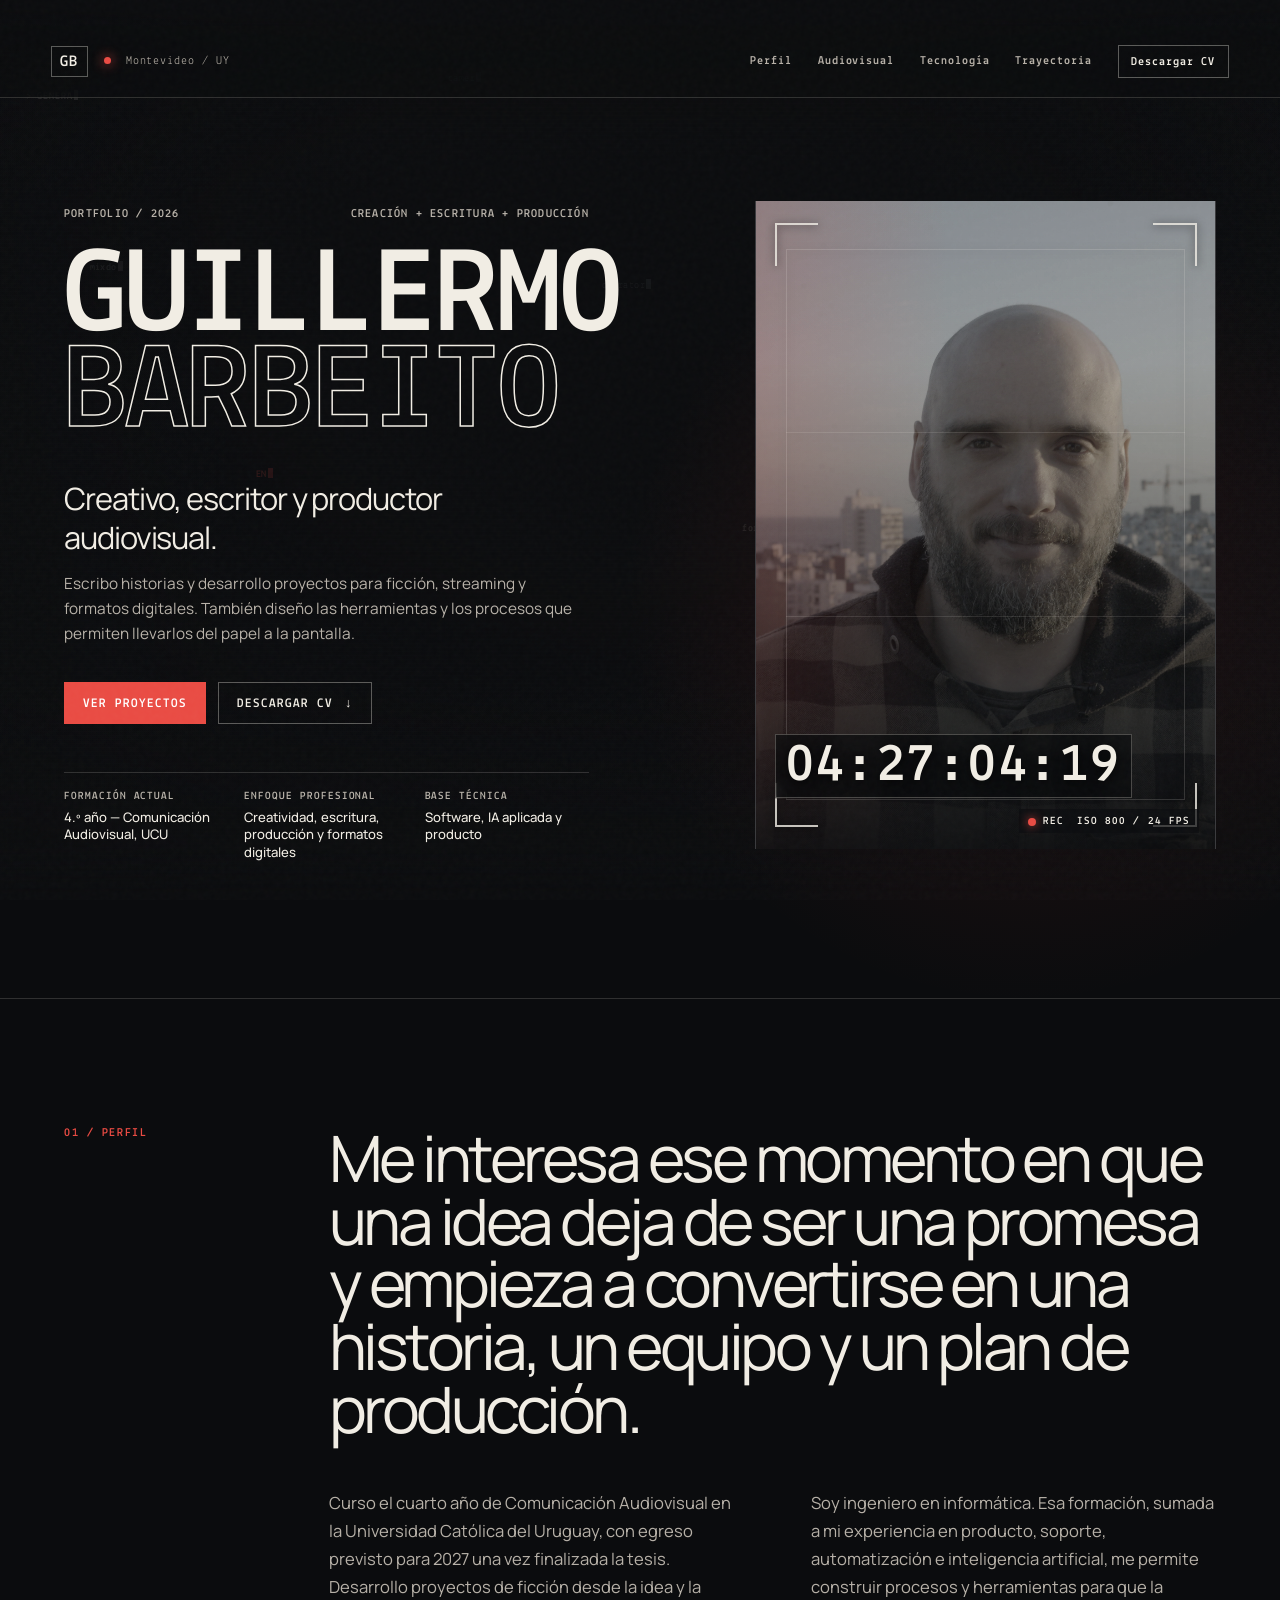
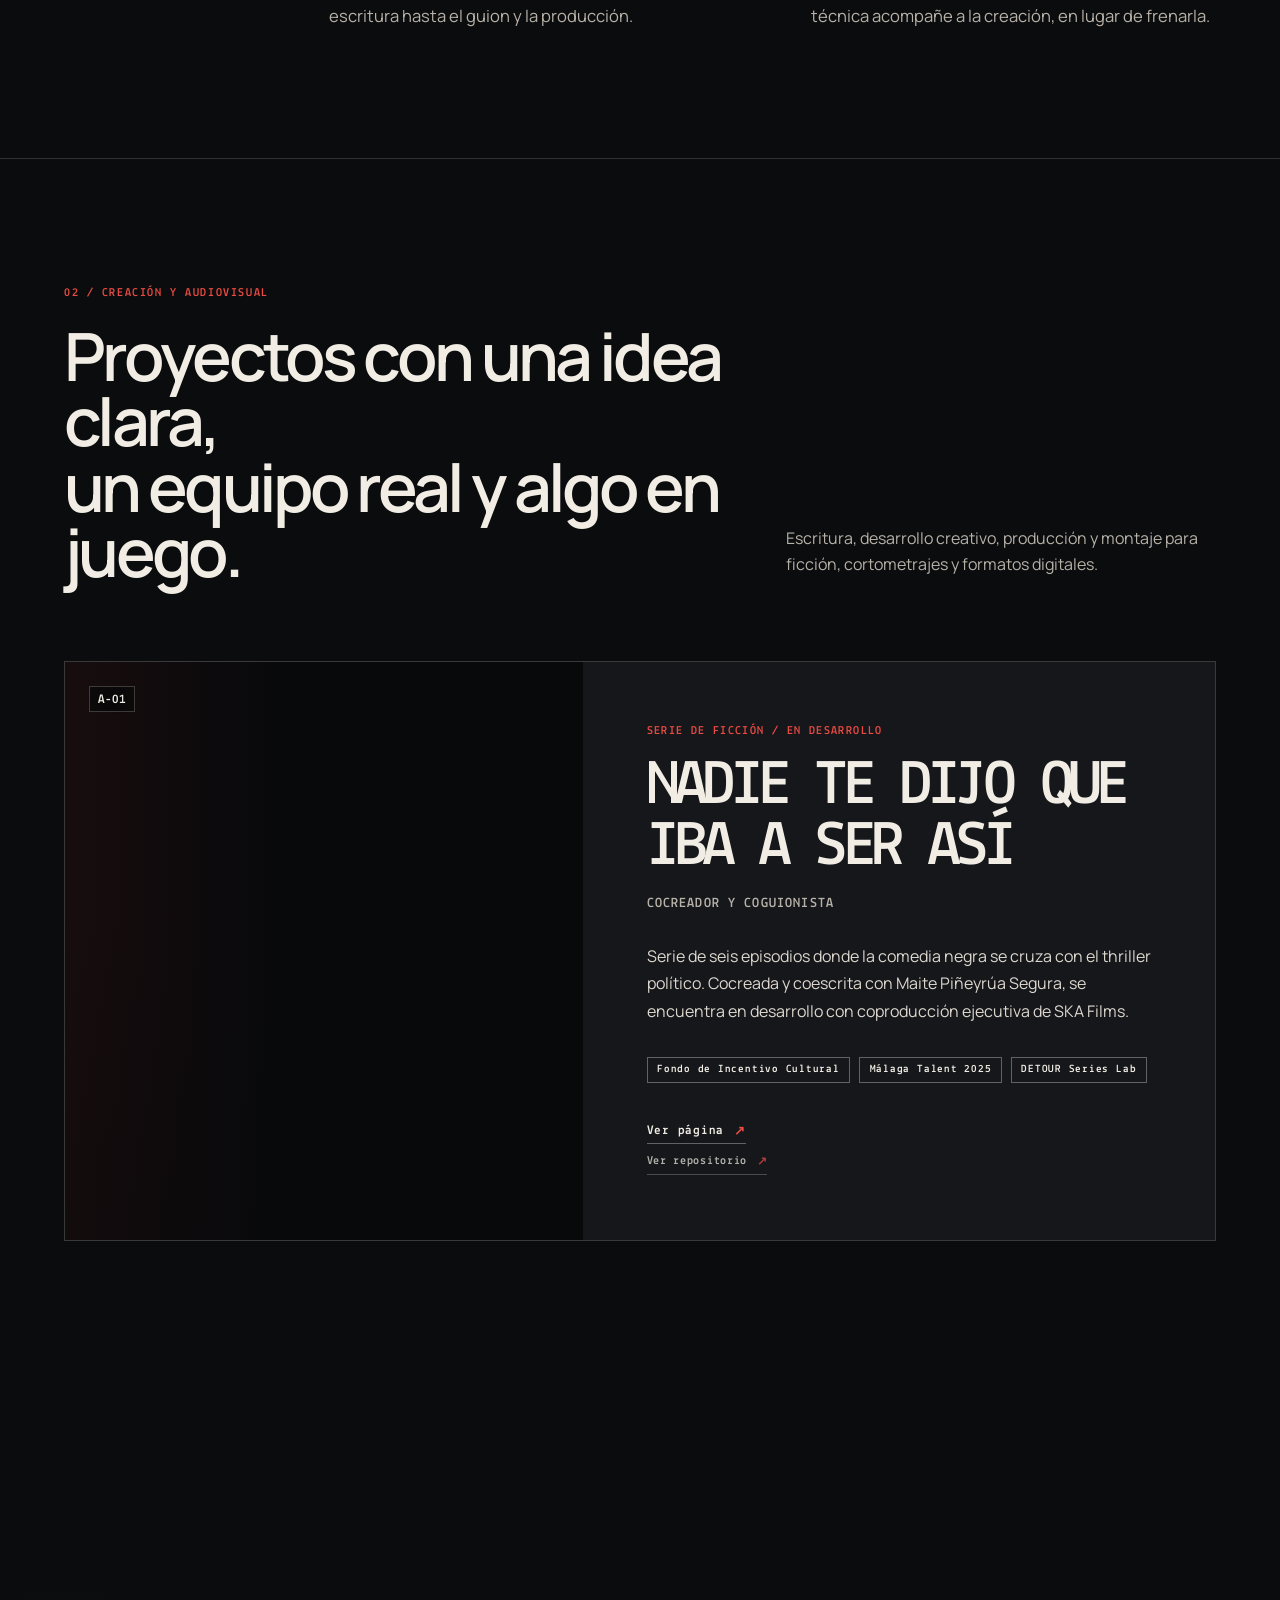
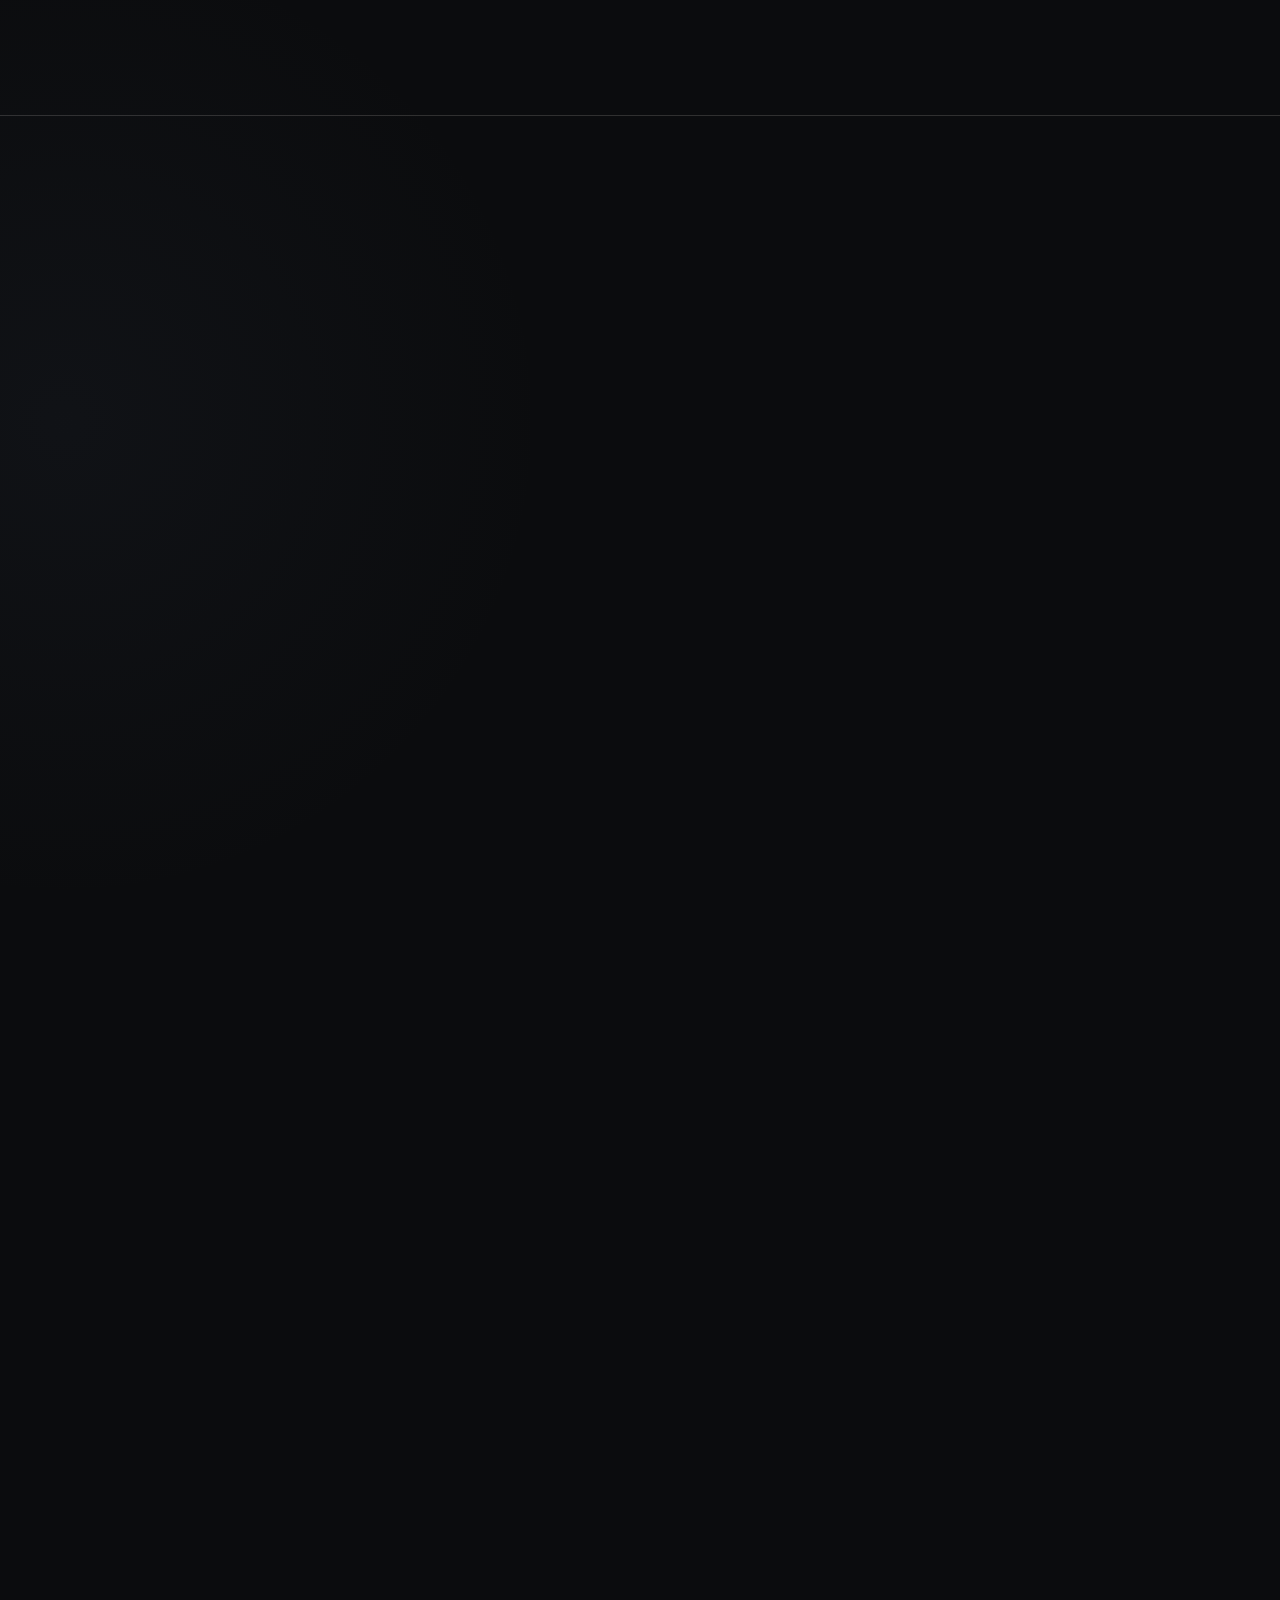
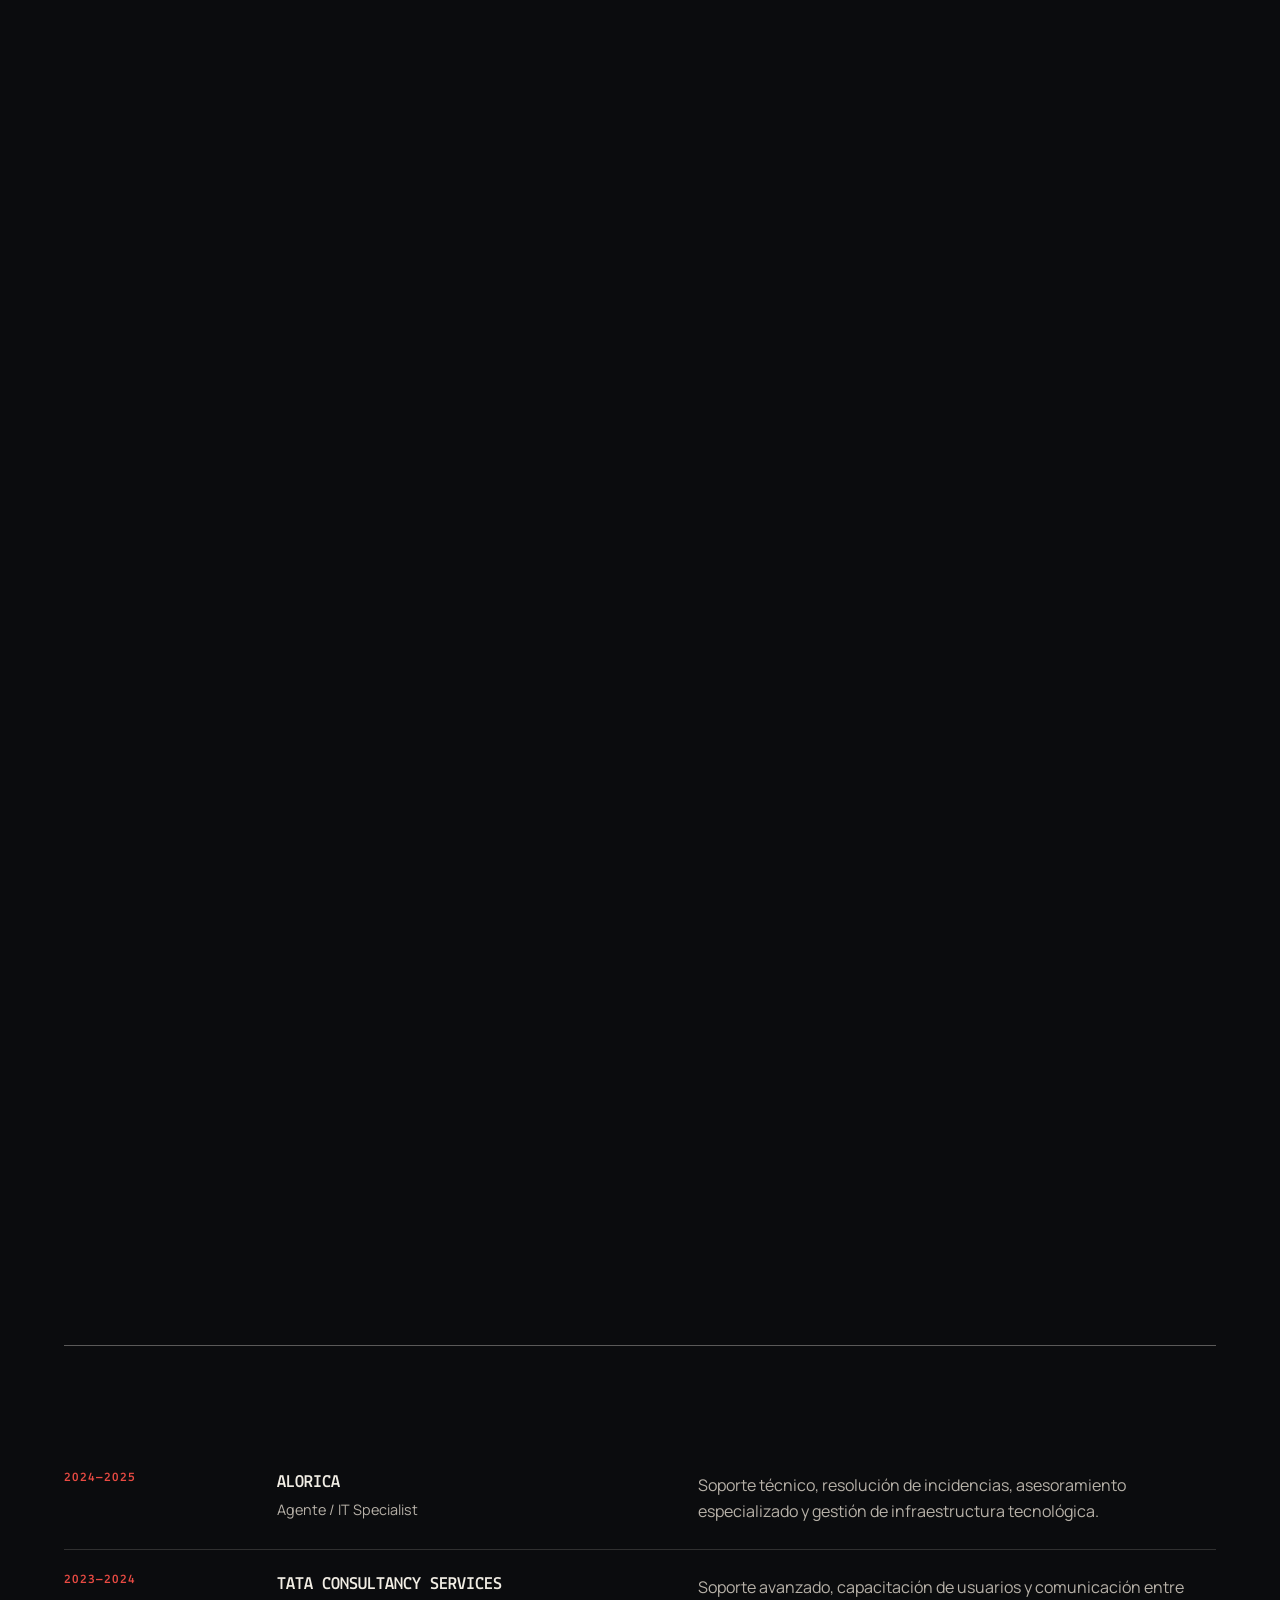
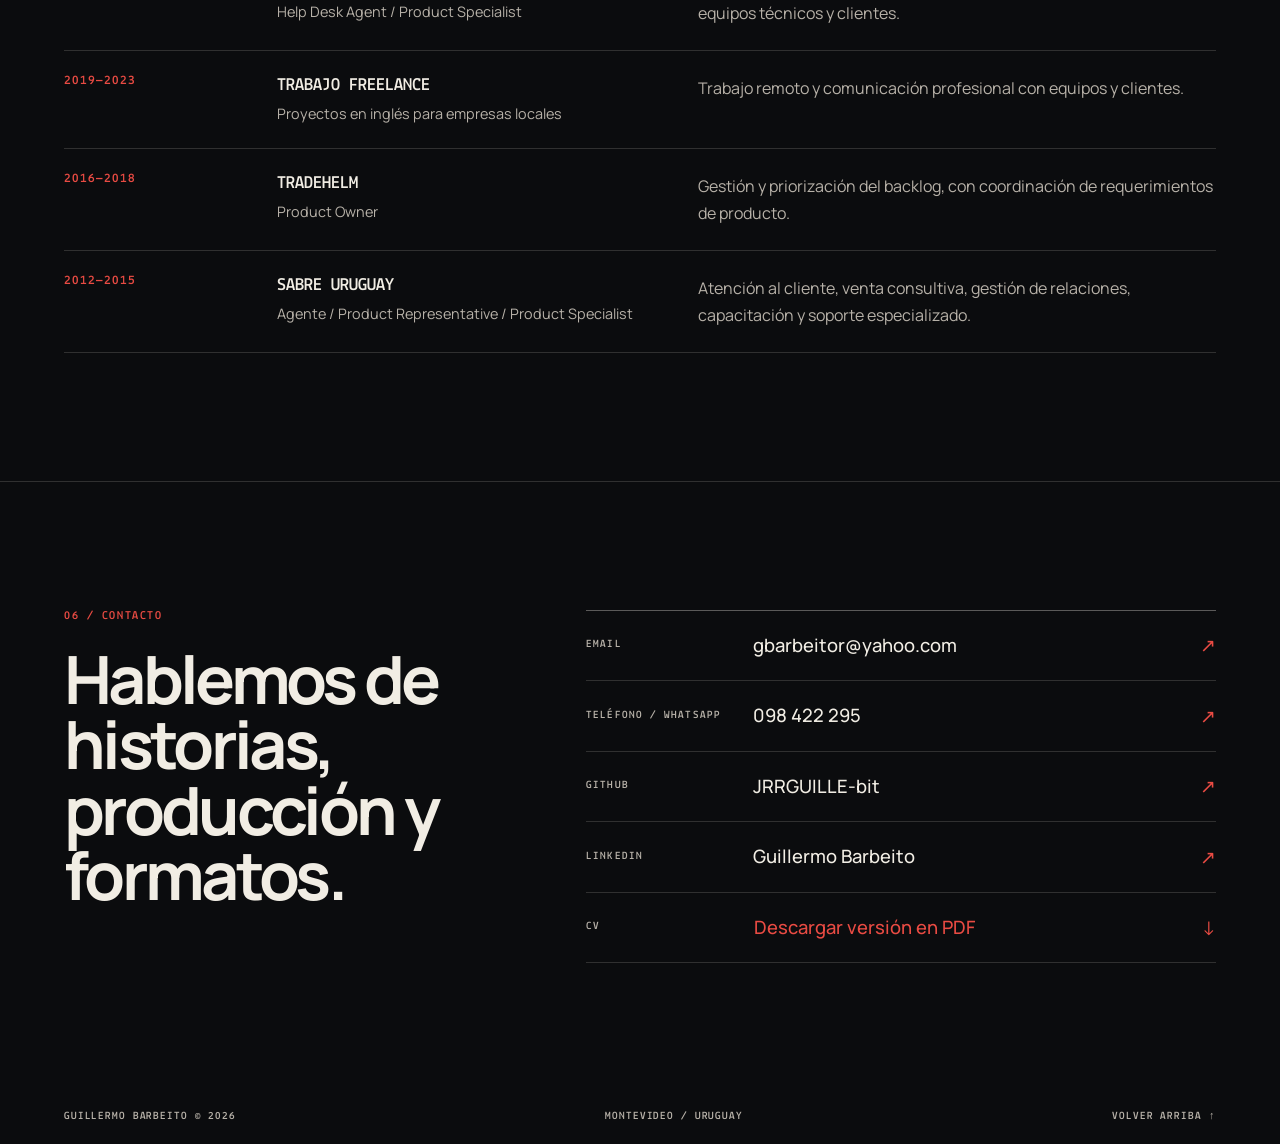
==== index.html @ d259b69f "Pulir tono editorial y jerarquía creativa" ====
<!doctype html>
<html lang="es-UY">
<head>
  <meta charset="utf-8">
  <meta name="viewport" content="width=device-width, initial-scale=1">
  <meta name="theme-color" content="#0c0d0f">
  <meta name="color-scheme" content="dark">

  <title>Guillermo Barbeito — Creativo, escritor y productor audiovisual</title>
  <meta name="description" content="Portfolio profesional de Guillermo Barbeito: creativo, escritor y productor audiovisual. Ficción, streaming, formatos digitales y herramientas para producción.">
  <meta name="author" content="Guillermo Barbeito">
  <meta name="robots" content="index, follow, max-image-preview:large">
  <meta name="google-site-verification" content="N3N9ww8UlENGI34N0jalMqL5cs5qbOLsxG3eL_jdU_I">
  <link rel="canonical" href="https://jrrguille-bit.github.io/guillermo-barbeito/">

  <meta property="og:type" content="website">
  <meta property="og:locale" content="es_UY">
  <meta property="og:site_name" content="Guillermo Barbeito">
  <meta property="og:title" content="Guillermo Barbeito — Creativo, escritor y productor audiovisual">
  <meta property="og:description" content="Historias, producción audiovisual, streaming y herramientas para llevar ideas del papel a la pantalla.">
  <meta property="og:url" content="https://jrrguille-bit.github.io/guillermo-barbeito/">
  <meta property="og:image" content="https://jrrguille-bit.github.io/guillermo-barbeito/Nadie%20te%20dijo%20que%20iba%20a%20ser%20as%C3%AD_Foto%20Guillermo.jpg">
  <meta property="og:image:type" content="image/jpeg">
  <meta property="og:image:width" content="2048">
  <meta property="og:image:height" content="1365">
  <meta property="og:image:alt" content="Retrato profesional de Guillermo Barbeito en Montevideo">

  <meta name="twitter:card" content="summary_large_image">
  <meta name="twitter:title" content="Guillermo Barbeito — Creativo, escritor y productor audiovisual">
  <meta name="twitter:description" content="Historias, producción audiovisual, streaming y herramientas para llevar ideas del papel a la pantalla.">
  <meta name="twitter:image" content="https://jrrguille-bit.github.io/guillermo-barbeito/Nadie%20te%20dijo%20que%20iba%20a%20ser%20as%C3%AD_Foto%20Guillermo.jpg">
  <meta name="twitter:image:alt" content="Retrato profesional de Guillermo Barbeito en Montevideo">

  <link rel="icon" href="assets/favicon.svg" type="image/svg+xml">
  <link rel="preconnect" href="https://fonts.googleapis.com">
  <link rel="preconnect" href="https://fonts.gstatic.com" crossorigin>
  <link href="https://fonts.googleapis.com/css2?family=Lekton:wght@400;700&family=Manrope:wght@400;500;600;700&display=swap" rel="stylesheet">
  <script>document.documentElement.classList.add('js');</script>
  <link rel="stylesheet" href="styles.css">
  <link rel="stylesheet" href="visual-qa.css">
  <link rel="stylesheet" href="code-background.css">
  <style>
    html { scroll-padding-top: 84px; }
    section[id] { scroll-margin-top: 84px; }
    a:focus-visible, button:focus-visible { outline: 2px solid #e94b43; outline-offset: 4px; }
    .project-links { display: flex; flex-direction: column; align-items: flex-start; gap: .15rem; }
    .text-link-secondary { opacity: .7; font-size: .74rem; }
    .reveal { opacity: 1; transform: none; }
    .js .reveal { opacity: 0; transform: translateY(22px); transition: opacity .7s ease, transform .7s ease; }
    .js .reveal.is-visible { opacity: 1; transform: translateY(0); }
    @media (prefers-reduced-motion: reduce) {
      .js .reveal { opacity: 1; transform: none; transition: none; }
    }
  </style>

  <script type="application/ld+json">
  {
    "@context": "https://schema.org",
    "@type": "Person",
    "name": "Guillermo Barbeito",
    "url": "https://jrrguille-bit.github.io/guillermo-barbeito/",
    "image": "https://jrrguille-bit.github.io/guillermo-barbeito/Nadie%20te%20dijo%20que%20iba%20a%20ser%20as%C3%AD_Foto%20Guillermo.jpg",
    "email": "mailto:gbarbeitor@yahoo.com",
    "telephone": "+59898422295",
    "address": {
      "@type": "PostalAddress",
      "addressLocality": "Montevideo",
      "addressCountry": "UY"
    },
    "jobTitle": "Creativo, escritor y productor audiovisual",
    "worksFor": {
      "@type": "Organization",
      "name": "RyC Consultores"
    },
    "alumniOf": {
      "@type": "CollegeOrUniversity",
      "name": "Universidad Católica del Uruguay"
    },
    "sameAs": [
      "https://github.com/JRRGUILLE-bit",
      "https://www.linkedin.com/in/guillermo-barbeito-040632340/"
    ],
    "knowsAbout": [
      "Desarrollo creativo",
      "Escritura",
      "Guion audiovisual",
      "Producción audiovisual",
      "Streaming",
      "Formatos digitales",
      "Inteligencia artificial aplicada",
      "Desarrollo de software",
      "Gestión de producto"
    ]
  }
  </script>
</head>
<body>
  <a class="skip-link" href="#contenido">Saltar al contenido</a>

  <header class="site-header" aria-label="Navegación principal">
    <a class="brand" href="#inicio" aria-label="Ir al inicio">
      <span class="brand-mark">GB</span>
      <span class="brand-status"><i></i> Montevideo / UY</span>
    </a>
    <button class="nav-toggle" type="button" aria-expanded="false" aria-controls="site-nav">Menú</button>
    <nav id="site-nav" class="site-nav">
      <a href="#perfil">Perfil</a>
      <a href="#audiovisual">Audiovisual</a>
      <a href="#tecnologia">Tecnología</a>
      <a href="#trayectoria">Trayectoria</a>
      <a class="nav-cv" href="Guillermo-Barbeito-CV.pdf" download>Descargar CV</a>
    </nav>
  </header>

  <main id="contenido">
    <section id="inicio" class="hero section-grid">
      <div class="hero-copy reveal">
        <p class="eyebrow"><span>PORTFOLIO / 2026</span><span>CREACIÓN + ESCRITURA + PRODUCCIÓN</span></p>
        <h1>Guillermo<br><span>Barbeito</span></h1>
        <p class="hero-role">Creativo, escritor y productor audiovisual.</p>
        <p class="hero-summary">Escribo historias y desarrollo proyectos para ficción, streaming y formatos digitales. También diseño las herramientas y los procesos que permiten llevarlos del papel a la pantalla.</p>
        <div class="hero-actions">
          <a class="button button-primary" href="#audiovisual">Ver proyectos</a>
          <a class="button button-ghost" href="Guillermo-Barbeito-CV.pdf" download>Descargar CV <span aria-hidden="true">↓</span></a>
        </div>
        <div class="hero-meta" aria-label="Datos profesionales">
          <div><span>Formación actual</span><strong>4.º año — Comunicación Audiovisual, UCU</strong></div>
          <div><span>Enfoque profesional</span><strong>Creatividad, escritura, producción y formatos digitales</strong></div>
          <div><span>Base técnica</span><strong>Software, IA aplicada y producto</strong></div>
        </div>
      </div>

      <div class="hero-visual reveal" aria-label="Retrato de Guillermo Barbeito">
        <div class="portrait-wrap">
          <img src="Nadie%20te%20dijo%20que%20iba%20a%20ser%20as%C3%AD_Foto%20Guillermo.jpg" width="2048" height="1365" alt="Retrato profesional de Guillermo Barbeito" fetchpriority="high" decoding="async">
          <div class="portrait-overlay"></div>
        </div>
        <div class="timecode" aria-hidden="true">00:04:27:18</div>
        <div class="frame-label frame-label-bottom" aria-hidden="true">REC ● / ISO 800 / 24 FPS</div>
      </div>
    </section>

    <section id="perfil" class="statement section-pad reveal">
      <div class="section-index">01 / PERFIL</div>
      <div class="statement-copy">
        <p class="lead">Me interesa ese momento en que una idea deja de ser una promesa y empieza a convertirse en una historia, un equipo y un plan de producción.</p>
        <div class="statement-columns">
          <p>Curso el cuarto año de Comunicación Audiovisual en la Universidad Católica del Uruguay, con egreso previsto para 2027 una vez finalizada la tesis. Desarrollo proyectos de ficción desde la idea y la escritura hasta el guion y la producción.</p>
          <p>Soy ingeniero en informática. Esa formación, sumada a mi experiencia en producto, soporte, automatización e inteligencia artificial, me permite construir procesos y herramientas para que la técnica acompañe a la creación, en lugar de frenarla.</p>
        </div>
      </div>
    </section>

    <section id="audiovisual" class="section-pad projects-section">
      <div class="section-heading reveal">
        <div>
          <div class="section-index">02 / CREACIÓN Y AUDIOVISUAL</div>
          <h2>Proyectos con una idea clara,<br>un equipo real y algo en juego.</h2>
        </div>
        <p>Escritura, desarrollo creativo, producción y montaje para ficción, cortometrajes y formatos digitales.</p>
      </div>

      <article class="project-feature reveal">
        <div class="project-feature-art" aria-hidden="true">
          <span class="project-number">A-01</span>
          <div class="signal-lines"></div>
          <div class="feature-title-ghost">NADIE</div>
        </div>
        <div class="project-feature-copy">
          <div class="project-kicker">SERIE DE FICCIÓN / EN DESARROLLO</div>
          <h3>Nadie te dijo que iba a ser así</h3>
          <p class="project-role">Cocreador y coguionista</p>
          <p>Serie de seis episodios donde la comedia negra se cruza con el thriller político. Cocreada y coescrita con Maite Piñeyrúa Segura, se encuentra en desarrollo con coproducción ejecutiva de SKA Films.</p>
          <ul class="project-badges" aria-label="Reconocimientos">
            <li>Fondo de Incentivo Cultural</li>
            <li>Málaga Talent 2025</li>
            <li>DETOUR Series Lab</li>
          </ul>
          <div class="project-links" aria-label="Enlaces de Nadie te dijo que iba a ser así">
            <a class="text-link" href="https://jrrguille-bit.github.io/Nadie-Publico/" target="_blank" rel="noopener noreferrer">Ver página <span>↗</span></a>
            <a class="text-link text-link-secondary" href="https://github.com/JRRGUILLE-bit/Nadie-Publico" target="_blank" rel="noopener noreferrer">Ver repositorio <span>↗</span></a>
          </div>
        </div>
      </article>

      <div class="project-grid">
        <article class="project-card reveal">
          <div class="card-top"><span>48HFP / 2025</span><span>PRODUCCIÓN</span></div>
          <h3>Tu frecuencia</h3>
          <p>Cortometraje realizado por el equipo EA para el 48 Hour Film Project Uruguay: una producción completa, desde la consigna hasta la entrega, en 48 horas.</p>
          <div class="card-footer">ROL / PRODUCTOR</div>
        </article>

        <article class="project-card reveal">
          <div class="card-top"><span>DETOUR / 2025</span><span>PLANO SECUENCIA</span></div>
          <h3>Una vez casi hice un gol</h3>
          <p>Cortometraje de comedia concebido y realizado en plano secuencia para el desafío del Festival de Cine Nuevo DETOUR.</p>
          <div class="card-footer">ROL / PRODUCTOR</div>
        </article>

        <article class="project-card reveal">
          <div class="card-top"><span>PROYECTO ACADÉMICO</span><span>POST</span></div>
          <h3>ECO</h3>
          <p>Cortometraje académico. Montaje compartido con Manuela Calvar.</p>
          <div class="card-footer">ROL / MONTAJE</div>
        </article>
      </div>
    </section>

    <section id="tecnologia" class="section-pad tech-section">
      <div class="section-heading reveal">
        <div>
          <div class="section-index">03 / HERRAMIENTAS PARA PRODUCCIÓN</div>
          <h2>Sistemas hechos para que<br>una producción siga avanzando.</h2>
        </div>
        <p>Prototipos y herramientas que reducen fricción, ordenan información y sostienen decisiones durante un rodaje.</p>
      </div>

      <div class="terminal reveal" aria-label="Proyecto destacado MENELAO">
        <div class="terminal-bar">
          <span class="terminal-dots" aria-hidden="true"><i></i><i></i><i></i></span>
          <span>menelao / ingest-verification / local-mvp</span>
          <span>PYTHON</span>
        </div>
        <div class="terminal-body">
          <div class="terminal-code" aria-hidden="true">
            <p><span>01</span> SOURCE_X  → scan / SHA-256</p>
            <p><span>02</span> MASTER_A  → copy / verify</p>
            <p><span>03</span> BACKUP_B  → copy / verify</p>
            <p><span>04</span> X == A == B <b>✓</b></p>
          </div>
          <div class="terminal-copy">
            <div class="project-kicker">MVP DE ESCRITORIO / REPOSITORIO PRIVADO</div>
            <h3>MENELAO</h3>
            <p>Herramienta local de ingesta audiovisual que copia el material desde una fuente a dos destinos independientes, verifica el “Triángulo Dorado” mediante hashes SHA-256 y genera reportes claros para el equipo.</p>
            <p class="muted">Diseñada para Linux. Trabaja sin formatear, borrar ni alterar el material original.</p>
          </div>
        </div>
      </div>

      <div class="tool-grid">
        <article class="tool-card reveal">
          <div class="tool-code">WEB_01</div>
          <h3>Jona — Ensayos</h3>
          <p>Formulario web adaptable para relevar la disponibilidad de actores y ordenar fechas de ensayo, preparado para integrarse con Google Apps Script y Google Sheets.</p>
          <div class="tech-tags"><span>HTML</span><span>JS</span><span>APPS SCRIPT</span></div>
          <a class="text-link" href="https://jrrguille-bit.github.io/jona-ensayos/" target="_blank" rel="noopener noreferrer">Abrir proyecto <span>↗</span></a>
        </article>

        <article class="tool-card reveal">
          <div class="tool-code">WEB_02</div>
          <h3>Jona — Logística</h3>
          <p>Herramienta móvil de apoyo al rodaje con comercios cercanos, distancias, criterios de traslado y accesos directos a Google Maps.</p>
          <div class="tech-tags"><span>RESPONSIVE</span><span>DATA</span><span>MAPS</span></div>
          <a class="text-link" href="https://jrrguille-bit.github.io/jona-logistica-mapa/" target="_blank" rel="noopener noreferrer">Abrir proyecto <span>↗</span></a>
        </article>

        <article class="tool-card reveal">
          <div class="tool-code">WEB_03</div>
          <h3>Nadie — Página pública</h3>
          <p>Sitio público de tono cinematográfico, desarrollado con HTML, CSS y JavaScript, que combina video, grano y tratamiento visual.</p>
          <div class="tech-tags"><span>HTML</span><span>CSS</span><span>JS</span></div>
          <div class="project-links">
            <a class="text-link" href="https://jrrguille-bit.github.io/Nadie-Publico/" target="_blank" rel="noopener noreferrer">Abrir página <span>↗</span></a>
            <a class="text-link text-link-secondary" href="https://github.com/JRRGUILLE-bit/Nadie-Publico" target="_blank" rel="noopener noreferrer">Ver repositorio <span>↗</span></a>
          </div>
        </article>
      </div>

      <div class="ai-note reveal">
        <span class="ai-note-label">IA / PROCESO</span>
        <p>Uso inteligencia artificial generativa para prototipar, automatizar, documentar y desarrollar. Los objetivos, el contenido y las decisiones de producción siguen bajo criterio humano.</p>
      </div>
    </section>

    <section class="streaming-band reveal" aria-label="Conocimiento de streaming y cultura digital">
      <div class="streaming-scan" aria-hidden="true"></div>
      <div class="streaming-copy">
        <div class="section-index">04 / STREAMING & CULTURA DIGITAL</div>
        <p>Hace más de diez años sigo de cerca cómo YouTube y el streaming angloparlante construyen formatos, comunidades y vínculos con sus audiencias. Ese conocimiento informa mi trabajo creativo y de producción.</p>
      </div>
      <div class="streaming-data" aria-hidden="true">
        <span>LIVE</span><span>VOD</span><span>COMMUNITY</span><span>FORMAT</span><span>AUDIENCE</span>
      </div>
    </section>

    <section id="trayectoria" class="section-pad experience-section">
      <div class="section-heading reveal">
        <div>
          <div class="section-index">05 / TRAYECTORIA</div>
          <h2>Experiencia que conecta personas,<br>producto y tecnología.</h2>
        </div>
        <p>Mi recorrido en tecnología, producto y atención especializada hoy funciona como una base concreta para la creación y la producción audiovisual.</p>
      </div>

      <div class="timeline">
        <article class="timeline-item reveal">
          <div class="timeline-date">2026—ACTUAL</div>
          <div><h3>RyC Consultores, Colombia</h3><p>Desarrollo de software y servicio técnico — remoto</p></div>
          <p>Desarrollo de soluciones, soporte técnico y resolución de necesidades tecnológicas para clientes y operaciones de la consultora.</p>
        </article>
        <article class="timeline-item reveal">
          <div class="timeline-date">2024—2025</div>
          <div><h3>Alorica</h3><p>Agente / IT Specialist</p></div>
          <p>Soporte técnico, resolución de incidencias, asesoramiento especializado y gestión de infraestructura tecnológica.</p>
        </article>
        <article class="timeline-item reveal">
          <div class="timeline-date">2023—2024</div>
          <div><h3>Tata Consultancy Services</h3><p>Help Desk Agent / Product Specialist</p></div>
          <p>Soporte avanzado, capacitación de usuarios y comunicación entre equipos técnicos y clientes.</p>
        </article>
        <article class="timeline-item reveal">
          <div class="timeline-date">2019—2023</div>
          <div><h3>Trabajo freelance</h3><p>Proyectos en inglés para empresas locales</p></div>
          <p>Trabajo remoto y comunicación profesional con equipos y clientes.</p>
        </article>
        <article class="timeline-item reveal">
          <div class="timeline-date">2016—2018</div>
          <div><h3>Tradehelm</h3><p>Product Owner</p></div>
          <p>Gestión y priorización del backlog, con coordinación de requerimientos de producto.</p>
        </article>
        <article class="timeline-item reveal">
          <div class="timeline-date">2012—2015</div>
          <div><h3>Sabre Uruguay</h3><p>Agente / Product Representative / Product Specialist</p></div>
          <p>Atención al cliente, venta consultiva, gestión de relaciones, capacitación y soporte especializado.</p>
        </article>
      </div>
    </section>

    <section id="contacto" class="contact section-pad reveal">
      <div>
        <div class="section-index">06 / CONTACTO</div>
        <h2>Hablemos de historias,<br>producción y formatos.</h2>
      </div>
      <div class="contact-actions">
        <a class="contact-line" href="mailto:gbarbeitor@yahoo.com"><span>EMAIL</span><strong>gbarbeitor@yahoo.com</strong><i>↗</i></a>
        <a class="contact-line" href="https://wa.me/59898422295" target="_blank" rel="noopener noreferrer" aria-label="Contactar a Guillermo Barbeito por WhatsApp"><span>TELÉFONO / WHATSAPP</span><strong>098 422 295</strong><i>↗</i></a>
        <a class="contact-line" href="https://github.com/JRRGUILLE-bit" target="_blank" rel="noopener noreferrer"><span>GITHUB</span><strong>JRRGUILLE-bit</strong><i>↗</i></a>
        <a class="contact-line" href="https://www.linkedin.com/in/guillermo-barbeito-040632340/" target="_blank" rel="noopener noreferrer" data-linkedin="true"><span>LINKEDIN</span><strong>Guillermo Barbeito</strong><i>↗</i></a>
        <a class="contact-line contact-download" href="Guillermo-Barbeito-CV.pdf" download><span>CV</span><strong>Descargar versión en PDF</strong><i>↓</i></a>
      </div>
    </section>
  </main>

  <footer class="site-footer">
    <span>GUILLERMO BARBEITO © <span id="year">2026</span></span>
    <span>MONTEVIDEO / URUGUAY</span>
    <a href="#inicio">VOLVER ARRIBA ↑</a>
  </footer>

  <script src="script.js" defer></script>
</body>
</html>
---- styles.css ----
:root {
  --bg: #0b0c0e;
  --bg-soft: #111317;
  --panel: #15171b;
  --panel-2: #1a1d22;
  --ink: #f1ede4;
  --muted: #a8a39b;
  --line: rgba(241, 237, 228, 0.16);
  --line-strong: rgba(241, 237, 228, 0.35);
  --accent: #da3b32;
  --accent-dark: #7f1e1a;
  --mono: "Lekton", "Courier New", monospace;
  --sans: "Manrope", Arial, sans-serif;
  --max: 1440px;
}

* { box-sizing: border-box; }
html { scroll-behavior: smooth; }
body {
  margin: 0;
  color: var(--ink);
  background:
    radial-gradient(circle at 80% 8%, rgba(218, 59, 50, .12), transparent 25rem),
    radial-gradient(circle at 5% 48%, rgba(77, 91, 119, .08), transparent 30rem),
    var(--bg);
  font-family: var(--sans);
  line-height: 1.55;
  overflow-x: hidden;
}
body::before {
  content: "";
  position: fixed;
  inset: 0;
  z-index: 9999;
  pointer-events: none;
  opacity: .055;
  background-image: url("data:image/svg+xml,%3Csvg viewBox='0 0 180 180' xmlns='http://www.w3.org/2000/svg'%3E%3Cfilter id='n'%3E%3CfeTurbulence type='fractalNoise' baseFrequency='.92' numOctaves='3' stitchTiles='stitch'/%3E%3C/filter%3E%3Crect width='100%25' height='100%25' filter='url(%23n)' opacity='.72'/%3E%3C/svg%3E");
  mix-blend-mode: screen;
}
a { color: inherit; }
img { max-width: 100%; display: block; }
button, a { -webkit-tap-highlight-color: transparent; }
.skip-link { position: fixed; left: 1rem; top: -10rem; z-index: 10000; padding: .8rem 1rem; background: var(--ink); color: var(--bg); }
.skip-link:focus { top: 1rem; }
.site-header {
  position: fixed;
  top: 0;
  left: 0;
  right: 0;
  z-index: 100;
  height: 72px;
  display: flex;
  align-items: center;
  justify-content: space-between;
  padding: 0 clamp(1rem, 4vw, 4rem);
  border-bottom: 1px solid var(--line);
  background: rgba(11, 12, 14, .78);
  backdrop-filter: blur(18px);
}
.brand { display: flex; align-items: center; gap: 1rem; text-decoration: none; }
.brand-mark { font: 700 1rem/1 var(--mono); letter-spacing: .08em; padding: .45rem .5rem .35rem; border: 1px solid var(--line-strong); }
.brand-status { font: 400 .72rem/1 var(--mono); color: var(--muted); letter-spacing: .08em; }
.brand-status i { display: inline-block; width: 7px; height: 7px; margin-right: .5rem; border-radius: 50%; background: var(--accent); box-shadow: 0 0 12px var(--accent); }
.site-nav { display: flex; align-items: center; gap: 1.6rem; }
.site-nav a { font: 700 .76rem/1 var(--mono); letter-spacing: .08em; text-decoration: none; color: var(--muted); transition: color .2s ease; }
.site-nav a:hover, .site-nav a:focus-visible { color: var(--ink); }
.site-nav .nav-cv { padding: .65rem .8rem .55rem; border: 1px solid var(--line-strong); color: var(--ink); }
.nav-toggle { display: none; color: var(--ink); background: transparent; border: 1px solid var(--line); padding: .55rem .7rem; font: 700 .75rem var(--mono); }
main { width: 100%; }
.section-grid, .section-pad, .streaming-band { max-width: var(--max); margin-inline: auto; }
.section-pad { padding: clamp(5rem, 10vw, 9rem) clamp(1.2rem, 5vw, 5.5rem); }
.section-index { font: 700 .76rem/1 var(--mono); letter-spacing: .13em; color: var(--accent); margin-bottom: 1.5rem; }
.hero {
  min-height: 100svh;
  display: grid;
  grid-template-columns: minmax(0, 1.2fr) minmax(340px, .8fr);
  align-items: stretch;
  padding: 72px clamp(1.2rem, 5vw, 5.5rem) 0;
}
.hero-copy { align-self: center; padding: clamp(4rem, 9vw, 8rem) clamp(1rem, 4vw, 4rem) clamp(4rem, 7vw, 7rem) 0; }
.eyebrow { display: flex; justify-content: space-between; gap: 1rem; margin: 0 0 2rem; max-width: 720px; color: var(--muted); font: 700 .76rem/1 var(--mono); letter-spacing: .1em; }
.hero h1 { margin: 0; font: 700 clamp(4rem, 9.6vw, 9rem)/.78 var(--mono); letter-spacing: -.075em; text-transform: uppercase; }
.hero h1 span { color: transparent; -webkit-text-stroke: 1.5px var(--ink); }
.hero-role { max-width: 780px; margin: 2.2rem 0 1rem; font-size: clamp(1.25rem, 2.4vw, 2.05rem); line-height: 1.25; letter-spacing: -.035em; }
.hero-summary { max-width: 680px; margin: 0; color: var(--muted); font-size: clamp(.95rem, 1.2vw, 1.08rem); }
.hero-actions { display: flex; flex-wrap: wrap; gap: .8rem; margin-top: 2.2rem; }
.button { display: inline-flex; align-items: center; justify-content: center; gap: .7rem; padding: .92rem 1.1rem .8rem; border: 1px solid var(--line-strong); text-decoration: none; font: 700 .8rem/1 var(--mono); letter-spacing: .08em; text-transform: uppercase; transition: transform .2s ease, background .2s ease, color .2s ease; }
.button:hover { transform: translateY(-2px); }
.button-primary { background: var(--accent); border-color: var(--accent); color: #fff; }
.button-primary:hover { background: #ef4b42; }
.button-ghost:hover { background: var(--ink); color: var(--bg); }
.hero-meta { display: grid; grid-template-columns: repeat(3, 1fr); gap: 1rem; margin-top: 3rem; padding-top: 1.2rem; border-top: 1px solid var(--line); max-width: 900px; }
.hero-meta span { display: block; margin-bottom: .35rem; font: 700 .66rem/1 var(--mono); letter-spacing: .09em; color: var(--muted); text-transform: uppercase; }
.hero-meta strong { display: block; font-size: .82rem; font-weight: 500; line-height: 1.35; }
.hero-visual { position: relative; min-height: 560px; border-left: 1px solid var(--line); border-right: 1px solid var(--line); overflow: hidden; background: var(--panel); }
.portrait-wrap { position: absolute; inset: 0; }
.portrait-wrap img { width: 100%; height: 100%; object-fit: cover; object-position: center 24%; filter: grayscale(.12) contrast(1.08) saturate(.78); }
.portrait-overlay { position: absolute; inset: 0; background: linear-gradient(180deg, rgba(11,12,14,.05) 25%, rgba(11,12,14,.38) 75%, rgba(11,12,14,.9)), linear-gradient(90deg, rgba(218,59,50,.16), transparent 42%); }
.frame-label { position: absolute; z-index: 2; font: 700 .69rem/1 var(--mono); letter-spacing: .1em; background: rgba(11,12,14,.72); padding: .45rem .55rem .35rem; }
.frame-label-top { top: 1rem; left: 1rem; }
.frame-label-bottom { bottom: 1rem; right: 1rem; }
.timecode { position: absolute; z-index: 2; bottom: 3.2rem; left: 1rem; font: 700 clamp(1.2rem, 2.6vw, 2rem)/1 var(--mono); letter-spacing: .03em; text-shadow: 0 1px 10px #000; }
.statement { display: grid; grid-template-columns: minmax(170px, .35fr) minmax(0, 1.65fr); gap: clamp(2rem, 6vw, 7rem); border-top: 1px solid var(--line); }
.statement-copy .lead { max-width: 1050px; margin: 0 0 3rem; font-size: clamp(2rem, 5vw, 5rem); line-height: .98; letter-spacing: -.055em; }
.statement-columns { display: grid; grid-template-columns: repeat(2, 1fr); gap: clamp(2rem, 6vw, 7rem); color: var(--muted); font-size: clamp(1rem, 1.3vw, 1.12rem); }
.statement-columns p { margin: 0; }
.section-heading { display: flex; justify-content: space-between; gap: 3rem; align-items: end; margin-bottom: clamp(3rem, 6vw, 6rem); }
.section-heading h2 { margin: 0; font-size: clamp(2.25rem, 5.2vw, 5rem); line-height: .98; letter-spacing: -.055em; font-weight: 600; }
.section-heading > p { max-width: 430px; margin: 0 0 .4rem; color: var(--muted); }
.projects-section { border-top: 1px solid var(--line); }
.project-feature { display: grid; grid-template-columns: .9fr 1.1fr; min-height: 580px; border: 1px solid var(--line); background: var(--panel); }
.project-feature-art { position: relative; min-height: 520px; overflow: hidden; background: radial-gradient(circle at 30% 25%, rgba(218,59,50,.48), transparent 22rem), linear-gradient(145deg, #4c1514, #0d0e11 62%); }
.project-feature-art::before { content: ""; position: absolute; inset: 0; background: repeating-linear-gradient(90deg, transparent 0 45px, rgba(255,255,255,.04) 46px), repeating-linear-gradient(0deg, transparent 0 45px, rgba(255,255,255,.035) 46px); transform: perspective(500px) rotateX(63deg) scale(1.6) translateY(23%); opacity: .58; }
.project-number { position: absolute; top: 1.5rem; left: 1.5rem; z-index: 2; font: 700 .8rem var(--mono); color: var(--muted); }
.feature-title-ghost { position: absolute; bottom: 1.5rem; left: -1rem; z-index: 2; font: 700 clamp(5rem, 11vw, 10rem)/.8 var(--mono); letter-spacing: -.1em; color: transparent; -webkit-text-stroke: 1px rgba(241,237,228,.45); }
.signal-lines { position: absolute; width: 260px; height: 260px; top: 50%; left: 50%; transform: translate(-50%, -50%); border: 1px solid rgba(241,237,228,.18); border-radius: 50%; box-shadow: 0 0 0 55px rgba(241,237,228,.035), 0 0 0 110px rgba(241,237,228,.02); }
.project-feature-copy { padding: clamp(2rem, 5vw, 5rem); align-self: center; }
.project-kicker { font: 700 .72rem/1 var(--mono); letter-spacing: .12em; color: var(--accent); margin-bottom: 1.2rem; }
.project-feature h3, .terminal-copy h3 { margin: 0; font: 700 clamp(2.4rem, 5vw, 5rem)/.95 var(--mono); letter-spacing: -.06em; text-transform: uppercase; }
.project-role { margin: 1.1rem 0 2rem; color: var(--muted); font: 700 .9rem var(--mono); letter-spacing: .08em; text-transform: uppercase; }
.project-feature-copy > p:not(.project-role) { max-width: 720px; color: #d3cec5; }
.project-badges { display: flex; flex-wrap: wrap; gap: .55rem; list-style: none; padding: 0; margin: 2rem 0; }
.project-badges li, .tech-tags span { padding: .45rem .6rem .35rem; border: 1px solid var(--line-strong); font: 700 .68rem/1 var(--mono); letter-spacing: .07em; }
.text-link { display: inline-flex; align-items: center; gap: .6rem; margin-top: .5rem; color: var(--ink); text-decoration: none; border-bottom: 1px solid var(--line-strong); padding-bottom: .35rem; font: 700 .8rem var(--mono); letter-spacing: .06em; }
.text-link span { color: var(--accent); }
.text-link:hover { border-color: var(--accent); }
.project-grid { display: grid; grid-template-columns: repeat(3, 1fr); margin-top: 1rem; gap: 1rem; }
.project-card, .tool-card { min-height: 330px; padding: 1.5rem; display: flex; flex-direction: column; border: 1px solid var(--line); background: var(--bg-soft); transition: transform .25s ease, border-color .25s ease, background .25s ease; }
.project-card:hover, .tool-card:hover { transform: translateY(-5px); border-color: var(--line-strong); background: var(--panel); }
.card-top { display: flex; justify-content: space-between; gap: 1rem; color: var(--muted); font: 700 .66rem/1 var(--mono); letter-spacing: .09em; }
.project-card h3, .tool-card h3 { margin: auto 0 1rem; font: 700 clamp(1.7rem, 2.8vw, 2.7rem)/.98 var(--mono); letter-spacing: -.045em; }
.project-card p, .tool-card p { color: var(--muted); margin: 0; }
.card-footer { margin-top: auto; padding-top: 1.5rem; color: var(--accent); font: 700 .7rem/1 var(--mono); letter-spacing: .1em; }
.tech-section { border-top: 1px solid var(--line); }
.terminal { border: 1px solid var(--line-strong); background: #08090b; }
.terminal-bar { display: grid; grid-template-columns: 1fr auto 1fr; align-items: center; gap: 1rem; padding: .8rem 1rem .7rem; border-bottom: 1px solid var(--line); color: var(--muted); font: 700 .68rem/1 var(--mono); letter-spacing: .08em; }
.terminal-bar > :last-child { text-align: right; color: var(--accent); }
.terminal-dots { display: flex; gap: .4rem; }
.terminal-dots i { width: 8px; height: 8px; border: 1px solid var(--line-strong); border-radius: 50%; }
.terminal-body { display: grid; grid-template-columns: 1fr 1fr; min-height: 440px; }
.terminal-code { align-self: stretch; display: flex; flex-direction: column; justify-content: center; padding: 3rem; border-right: 1px solid var(--line); font: 400 clamp(.9rem, 1.4vw, 1.15rem)/1.8 var(--mono); color: #c8c2b8; }
.terminal-code p { margin: 0; }
.terminal-code span { color: #555b64; margin-right: 1rem; }
.terminal-code b { color: #71c884; }
.terminal-copy { align-self: center; padding: clamp(2rem, 5vw, 5rem); }
.terminal-copy p { color: #d3cec5; }
.terminal-copy .muted { color: var(--muted); font-size: .9rem; }
.tool-grid { display: grid; grid-template-columns: repeat(3, 1fr); gap: 1rem; margin-top: 1rem; }
.tool-card { min-height: 390px; }
.tool-code { color: var(--accent); font: 700 .7rem/1 var(--mono); letter-spacing: .1em; }
.tech-tags { display: flex; flex-wrap: wrap; gap: .4rem; margin-top: auto; padding-top: 2rem; }
.tool-card .text-link { margin-top: 1.5rem; align-self: flex-start; }
.ai-note { margin-top: 1rem; display: grid; grid-template-columns: .25fr 1.75fr; gap: 2rem; padding: 2rem; border: 1px solid var(--line); background: linear-gradient(90deg, rgba(218,59,50,.09), transparent); }
.ai-note-label { color: var(--accent); font: 700 .72rem/1 var(--mono); letter-spacing: .1em; }
.ai-note p { max-width: 950px; margin: 0; color: #d3cec5; }
.streaming-band { position: relative; overflow: hidden; display: grid; grid-template-columns: 1.4fr .6fr; gap: 2rem; align-items: center; min-height: 470px; padding: clamp(4rem, 9vw, 8rem) clamp(1.2rem, 5vw, 5.5rem); border-top: 1px solid var(--line); border-bottom: 1px solid var(--line); background: #170b0c; }
.streaming-band::before { content: ""; position: absolute; inset: 0; background: radial-gradient(circle at 70% 20%, rgba(218,59,50,.34), transparent 26rem), linear-gradient(110deg, transparent 0 55%, rgba(255,255,255,.025) 55% 56%, transparent 56%); }
.streaming-copy { position: relative; z-index: 2; }
.streaming-copy p { max-width: 1050px; margin: 0; font-size: clamp(1.8rem, 4.5vw, 4.5rem); line-height: 1; letter-spacing: -.05em; }
.streaming-data { position: relative; z-index: 2; justify-self: end; display: flex; flex-direction: column; align-items: flex-end; gap: .9rem; color: rgba(241,237,228,.45); font: 700 clamp(1rem, 2vw, 1.8rem)/1 var(--mono); letter-spacing: .1em; }
.streaming-scan { position: absolute; z-index: 1; left: 0; right: 0; height: 2px; top: 20%; background: linear-gradient(90deg, transparent, rgba(218,59,50,.9), transparent); box-shadow: 0 0 22px var(--accent); animation: scan 6s linear infinite; opacity: .5; }
@keyframes scan { from { transform: translateY(-60px); } to { transform: translateY(430px); } }
.experience-section { border-bottom: 1px solid var(--line); }
.timeline { border-top: 1px solid var(--line-strong); }
.timeline-item { display: grid; grid-template-columns: .35fr .75fr 1fr; gap: 2rem; align-items: start; padding: 1.5rem 0; border-bottom: 1px solid var(--line); }
.timeline-date { color: var(--accent); font: 700 .8rem/1 var(--mono); letter-spacing: .08em; }
.timeline h3 { margin: 0; font: 700 1.15rem/1.15 var(--mono); text-transform: uppercase; }
.timeline div p { margin: .35rem 0 0; color: var(--muted); font-size: .82rem; }
.timeline > article > p { margin: 0; color: var(--muted); }
.contact { display: grid; grid-template-columns: .8fr 1.2fr; gap: clamp(3rem, 8vw, 8rem); align-items: start; }
.contact h2 { margin: 0; font-size: clamp(2.5rem, 5.2vw, 5rem); line-height: .98; letter-spacing: -.055em; }
.contact-actions { border-top: 1px solid var(--line-strong); }
.contact-line { display: grid; grid-template-columns: .35fr 1fr auto; gap: 1rem; align-items: center; padding: 1.2rem 0; border-bottom: 1px solid var(--line); text-decoration: none; transition: padding .2s ease, color .2s ease; }
.contact-line:hover { padding-left: .65rem; color: #fff; }
.contact-line span { color: var(--muted); font: 700 .68rem/1 var(--mono); letter-spacing: .1em; }
.contact-line strong { font-size: clamp(.95rem, 1.5vw, 1.15rem); font-weight: 500; }
.contact-line i { color: var(--accent); font-style: normal; font-size: 1.2rem; }
.contact-download strong { color: var(--accent); }
.site-footer { max-width: var(--max); margin-inline: auto; display: flex; justify-content: space-between; gap: 1rem; padding: 1.3rem clamp(1.2rem, 5vw, 5.5rem); color: var(--muted); font: 700 .68rem/1 var(--mono); letter-spacing: .08em; }
.site-footer a { text-decoration: none; }
.site-footer a:hover { color: var(--ink); }
.reveal { opacity: 0; transform: translateY(22px); transition: opacity .7s ease, transform .7s ease; }
.reveal.is-visible { opacity: 1; transform: translateY(0); }
@media (max-width: 1050px) {
  .hero { grid-template-columns: 1fr .68fr; }
  .hero-meta { grid-template-columns: 1fr; }
  .project-feature, .terminal-body { grid-template-columns: 1fr; }
  .project-feature-art { min-height: 390px; }
  .terminal-code { border-right: 0; border-bottom: 1px solid var(--line); }
  .project-grid, .tool-grid { grid-template-columns: 1fr 1fr; }
  .tool-grid .tool-card:last-child { grid-column: 1 / -1; }
}
@media (max-width: 820px) {
  .site-header { height: 64px; }
  .nav-toggle { display: block; }
  .site-nav { position: absolute; top: 64px; left: 0; right: 0; display: none; flex-direction: column; align-items: stretch; gap: 0; padding: 1rem; background: rgba(11,12,14,.97); border-bottom: 1px solid var(--line); }
  .site-nav.is-open { display: flex; }
  .site-nav a { padding: 1rem .2rem; border-bottom: 1px solid var(--line); }
  .site-nav .nav-cv { margin-top: .6rem; text-align: center; }
  .hero { min-height: auto; grid-template-columns: 1fr; padding-top: 64px; }
  .hero-copy { padding-right: 0; }
  .hero-visual { min-height: 68svh; border-left: 0; }
  .hero h1 { font-size: clamp(3.5rem, 18vw, 7rem); }
  .statement { grid-template-columns: 1fr; }
  .statement-columns, .project-grid, .tool-grid, .contact { grid-template-columns: 1fr; }
  .tool-grid .tool-card:last-child { grid-column: auto; }
  .section-heading { display: block; }
  .section-heading > p { margin-top: 1.5rem; }
  .streaming-band { grid-template-columns: 1fr; }
  .streaming-data { justify-self: start; align-items: flex-start; flex-direction: row; flex-wrap: wrap; }
  .timeline-item { grid-template-columns: 1fr; gap: .75rem; }
  .ai-note { grid-template-columns: 1fr; }
}
@media (max-width: 560px) {
  .brand-status { display: none; }
  .hero-copy { padding-top: 3.5rem; }
  .eyebrow { flex-direction: column; gap: .45rem; }
  .hero-role { font-size: 1.2rem; }
  .hero-actions { flex-direction: column; }
  .button { width: 100%; }
  .hero-visual { min-height: 540px; }
  .statement-columns { grid-template-columns: 1fr; }
  .project-feature-copy, .terminal-copy, .terminal-code { padding: 1.5rem; }
  .streaming-copy p { font-size: 1.75rem; }
  .contact-line { grid-template-columns: 1fr auto; }
  .contact-line span { grid-column: 1 / -1; }
  .site-footer { flex-direction: column; }
}
@media (prefers-reduced-motion: reduce) {
  html { scroll-behavior: auto; }
  *, *::before, *::after { animation-duration: .001ms !important; animation-iteration-count: 1 !important; transition-duration: .001ms !important; }
  .reveal { opacity: 1; transform: none; }
}
---- visual-qa.css ----
:root {
  --muted: #b7b1a8;
  --accent: #e94b43;
}

body {
  line-height: 1.62;
}

.hero {
  grid-template-columns: minmax(0, 1fr) minmax(480px, 1fr);
}

.hero h1 {
  letter-spacing: -0.025em;
  font-kerning: normal;
  text-rendering: geometricPrecision;
}

.hero h1 span {
  display: inline-block;
  letter-spacing: -0.025em;
}

body::before {
  opacity: .038;
}

.statement-columns p,
.section-heading > p,
.project-card p,
.tool-card p,
.project-feature-copy > p:not(.project-role),
.terminal-copy p,
.ai-note p,
.timeline > article > p {
  line-height: 1.65;
}

.statement-columns p,
.project-feature-copy > p:not(.project-role),
.terminal-copy p,
.ai-note p {
  line-height: 1.7;
}

.project-feature-copy > p:not(.project-role) {
  max-width: 68ch;
  color: #ddd7ce;
}

.terminal-copy p,
.ai-note p {
  color: #ddd7ce;
}

.timeline div p {
  margin-top: .4rem;
  font-size: .9rem;
  line-height: 1.5;
}

.project-feature-art.has-project-video .project-number {
  color: var(--ink);
  background: rgba(8, 9, 11, .58);
  padding: .4rem .5rem .32rem;
  border: 1px solid rgba(241, 237, 228, .22);
}

.hero-visual {
  isolation: isolate;
}

.hero-visual .portrait-wrap {
  z-index: 0;
}

.hero-visual .frame-label,
.hero-visual .timecode {
  z-index: 4;
}

.camera-hud {
  position: absolute;
  inset: 0;
  z-index: 3;
  pointer-events: none;
  color: rgba(241, 237, 228, .9);
  filter: drop-shadow(0 1px 4px rgba(0, 0, 0, .75));
}

.camera-safe-frame {
  position: absolute;
  inset: 7.5% 6.5%;
  border: 1px solid rgba(241, 237, 228, .16);
}

.camera-grid {
  position: absolute;
  inset: 7.5% 6.5%;
  opacity: .48;
  background-image:
    linear-gradient(to right,
      transparent 0 33.23%,
      rgba(241, 237, 228, .25) 33.23% 33.43%,
      transparent 33.43% 66.56%,
      rgba(241, 237, 228, .25) 66.56% 66.76%,
      transparent 66.76% 100%),
    linear-gradient(to bottom,
      transparent 0 33.23%,
      rgba(241, 237, 228, .25) 33.23% 33.43%,
      transparent 33.43% 66.56%,
      rgba(241, 237, 228, .25) 66.56% 66.76%,
      transparent 66.76% 100%);
}

.camera-crosshair {
  position: absolute;
  top: 39%;
  left: 67%;
  width: clamp(86px, 8vw, 126px);
  height: clamp(52px, 4.8vw, 76px);
  transform: translate(-50%, -50%);
  border: 1px solid rgba(241, 237, 228, .48);
  border-radius: 50%;
}

.camera-crosshair::before,
.camera-crosshair::after {
  content: "";
  position: absolute;
  top: 50%;
  left: 50%;
  background: rgba(241, 237, 228, .56);
  transform: translate(-50%, -50%);
}

.camera-crosshair::before {
  width: 148%;
  height: 1px;
}

.camera-crosshair::after {
  width: 1px;
  height: 118%;
}

.camera-crosshair span {
  position: absolute;
  top: 50%;
  left: 50%;
  width: 8px;
  height: 8px;
  transform: translate(-50%, -50%);
  border: 1px solid rgba(241, 237, 228, .85);
  background: rgba(11, 12, 14, .42);
}

.camera-corner {
  position: absolute;
  width: clamp(30px, 3.4vw, 48px);
  height: clamp(30px, 3.4vw, 48px);
  opacity: .9;
}

.camera-corner-tl {
  top: 3.4%;
  left: 4%;
  border-top: 2px solid currentColor;
  border-left: 2px solid currentColor;
}

.camera-corner-tr {
  top: 3.4%;
  right: 4%;
  border-top: 2px solid currentColor;
  border-right: 2px solid currentColor;
}

.camera-corner-bl {
  bottom: 3.4%;
  left: 4%;
  border-bottom: 2px solid currentColor;
  border-left: 2px solid currentColor;
}

.camera-corner-br {
  right: 4%;
  bottom: 3.4%;
  border-right: 2px solid currentColor;
  border-bottom: 2px solid currentColor;
}

.hero-visual .timecode {
  bottom: 3.15rem;
  left: 1.15rem;
  padding: .48rem .62rem .34rem;
  border: 1px solid rgba(241, 237, 228, .26);
  background: rgba(8, 9, 11, .68);
  backdrop-filter: blur(5px);
  font-size: clamp(1.9rem, 4.3vw, 3.7rem);
  font-variant-numeric: tabular-nums;
  letter-spacing: .045em;
  line-height: .9;
  white-space: nowrap;
  text-shadow: 0 2px 12px rgba(0, 0, 0, .95);
}

.hero-visual .frame-label-bottom {
  display: flex;
  align-items: center;
  gap: .75rem;
}

.hero-visual .frame-label-bottom .rec-indicator {
  display: inline-flex;
  align-items: center;
  gap: .45rem;
}

.hero-visual .frame-label-bottom .rec-indicator i {
  width: 8px;
  height: 8px;
  border-radius: 50%;
  background: var(--accent);
  box-shadow: 0 0 10px rgba(233, 75, 67, .85);
  animation: recPulse 1.35s ease-in-out infinite;
}

@keyframes recPulse {
  0%, 100% { opacity: .5; transform: scale(.9); }
  50% { opacity: 1; transform: scale(1); }
}

@media (max-width: 1180px) {
  .hero {
    grid-template-columns: minmax(0, 1fr) minmax(410px, .92fr);
  }

  .camera-crosshair {
    top: 41%;
    left: 66%;
  }
}

@media (max-width: 820px) {
  .section-pad {
    padding-block: clamp(4.5rem, 14vw, 7rem);
  }

  .section-heading h2,
  .contact h2 {
    line-height: 1.02;
  }

  .project-card,
  .tool-card {
    min-height: auto;
  }

  .project-card h3,
  .tool-card h3 {
    margin: 2.4rem 0 1rem;
  }

  .card-footer {
    margin-top: 2rem;
  }

  .tech-tags {
    margin-top: 2rem;
    padding-top: 0;
  }

  .hero {
    grid-template-columns: 1fr;
  }

  .camera-safe-frame,
  .camera-grid {
    inset: 8% 6%;
  }

  .camera-crosshair {
    top: 40%;
    left: 67%;
    width: clamp(78px, 17vw, 108px);
    height: clamp(48px, 10vw, 66px);
  }
}

@media (max-width: 560px) {
  body {
    line-height: 1.65;
  }

  .section-index {
    font-size: .72rem;
    line-height: 1.25;
  }

  .hero-summary,
  .statement-columns,
  .project-card p,
  .tool-card p,
  .project-feature-copy > p:not(.project-role),
  .terminal-copy p,
  .timeline > article > p,
  .ai-note p {
    font-size: 1rem;
  }

  .hero-meta strong {
    font-size: .9rem;
    line-height: 1.5;
  }

  .project-feature h3,
  .terminal-copy h3 {
    line-height: 1;
  }

  .terminal-bar {
    grid-template-columns: 1fr auto;
    gap: .65rem;
  }

  .terminal-dots {
    display: none;
  }

  .terminal-bar > :nth-child(2) {
    line-height: 1.25;
    overflow-wrap: anywhere;
  }

  .terminal-bar > :last-child {
    align-self: start;
  }

  .timeline h3 {
    line-height: 1.25;
  }

  .contact-line strong {
    line-height: 1.4;
    overflow-wrap: anywhere;
  }

  .hero-visual .timecode {
    font-size: clamp(1.7rem, 8vw, 2.55rem);
    left: .95rem;
    bottom: 3.5rem;
  }

  .hero-visual .frame-label-bottom {
    gap: .5rem;
    font-size: .62rem;
  }

  .camera-crosshair {
    top: 39%;
    left: 68%;
    width: 86px;
    height: 52px;
  }
}
---- code-background.css ----
body {
  position: relative;
  isolation: isolate;
}

.hero {
  align-items: start;
}

.hero-copy {
  align-self: start;
  padding-top: clamp(1.5rem, 3vw, 2.75rem);
}

.hero h1,
.hero h1 span {
  letter-spacing: normal !important;
  font-kerning: auto;
  text-rendering: auto;
}

.frame-label-top {
  display: none !important;
}

@media (min-width: 821px) {
  .hero-visual {
    width: 80%;
    height: clamp(500px, 72svh, 760px);
    min-height: 0;
    align-self: start;
    justify-self: end;
    margin-top: clamp(1.25rem, 2.4vw, 2.25rem);
  }
}

body > .site-header,
body > main,
body > .site-footer,
body > .skip-link {
  position: relative;
  z-index: 2;
}

.code-background {
  position: fixed;
  inset: 0;
  z-index: 0;
  overflow: hidden;
  pointer-events: none;
  user-select: none;
  opacity: .82;
  mask-image: linear-gradient(to bottom, transparent 0, #000 6%, #000 94%, transparent 100%);
  -webkit-mask-image: linear-gradient(to bottom, transparent 0, #000 6%, #000 94%, transparent 100%);
}

.code-background::before,
.code-background::after {
  content: "";
  position: absolute;
  inset: 0;
  pointer-events: none;
}

.code-background::before {
  z-index: 2;
  background:
    radial-gradient(circle at 50% 18%, transparent 0 16rem, rgba(11, 12, 14, .18) 43rem),
    linear-gradient(90deg, rgba(11, 12, 14, .12), transparent 18%, transparent 82%, rgba(11, 12, 14, .14));
}

.code-background::after {
  z-index: 3;
  background:
    linear-gradient(180deg, rgba(11, 12, 14, .18), transparent 22%, transparent 76%, rgba(11, 12, 14, .34)),
    repeating-linear-gradient(180deg, transparent 0 3px, rgba(255, 255, 255, .006) 4px);
}

.code-fragment {
  --fragment-left: 0%;
  --fragment-top: 0%;
  --fragment-width: 28rem;
  --fragment-opacity: .4;
  position: absolute;
  top: var(--fragment-top);
  left: var(--fragment-left);
  z-index: 1;
  width: min(var(--fragment-width), 34vw);
  max-width: calc(100vw - 2rem);
  overflow: hidden;
  opacity: 0;
  transform: translateY(3px);
  color: rgba(214, 209, 200, .33);
  font: 700 clamp(.6rem, .66vw, .76rem)/1.55 var(--mono, "Lekton", monospace);
  letter-spacing: .045em;
  white-space: nowrap;
  text-overflow: clip;
  filter: drop-shadow(0 0 12px rgba(233, 75, 67, .03));
  transition: opacity .28s ease, transform .28s ease;
}

.code-fragment.is-visible {
  opacity: var(--fragment-opacity);
  transform: translateY(0);
}

.code-fragment-status {
  color: rgba(241, 237, 228, .42);
  letter-spacing: .09em;
}

.code-fragment-accent {
  color: rgba(233, 75, 67, .58);
  text-shadow: 0 0 14px rgba(233, 75, 67, .14);
}

.code-fragment-dim {
  color: rgba(130, 135, 143, .29);
  font-weight: 400;
}

.code-fragment-text {
  display: inline;
}

.code-cursor {
  display: inline-block;
  width: .48em;
  height: 1.05em;
  margin-left: .12em;
  vertical-align: -.14em;
  background: currentColor;
  opacity: .78;
  animation: codeCursorBlink .68s steps(1, end) infinite;
}

@keyframes codeCursorBlink {
  0%, 44% { opacity: .78; }
  45%, 100% { opacity: 0; }
}

@media (max-width: 1050px) {
  .code-background {
    opacity: .72;
  }

  .code-fragment {
    width: min(var(--fragment-width), 43vw);
  }

  .code-fragment:nth-child(2),
  .code-fragment:nth-child(7),
  .code-fragment:nth-child(10) {
    display: none;
  }
}

@media (max-width: 820px) {
  .hero-copy {
    padding-top: 1.75rem;
  }
}

@media (max-width: 620px) {
  .code-background {
    opacity: .56;
  }

  .code-fragment {
    width: min(var(--fragment-width), 78vw);
    font-size: .58rem;
  }

  .code-fragment:nth-child(2),
  .code-fragment:nth-child(4),
  .code-fragment:nth-child(6),
  .code-fragment:nth-child(7),
  .code-fragment:nth-child(9),
  .code-fragment:nth-child(10),
  .code-fragment:nth-child(11) {
    display: none;
  }

  .code-fragment:nth-child(1) {
    left: 4% !important;
    top: 13% !important;
  }

  .code-fragment:nth-child(3) {
    left: 8% !important;
    top: 38% !important;
  }

  .code-fragment:nth-child(5) {
    left: 18% !important;
    top: 64% !important;
  }

  .code-fragment:nth-child(8) {
    left: 6% !important;
    top: 83% !important;
  }
}

@media (prefers-reduced-motion: reduce) {
  .code-fragment {
    transition: none;
  }

  .code-cursor {
    animation: none;
    opacity: .45;
  }

  .code-background {
    opacity: .42;
  }
}
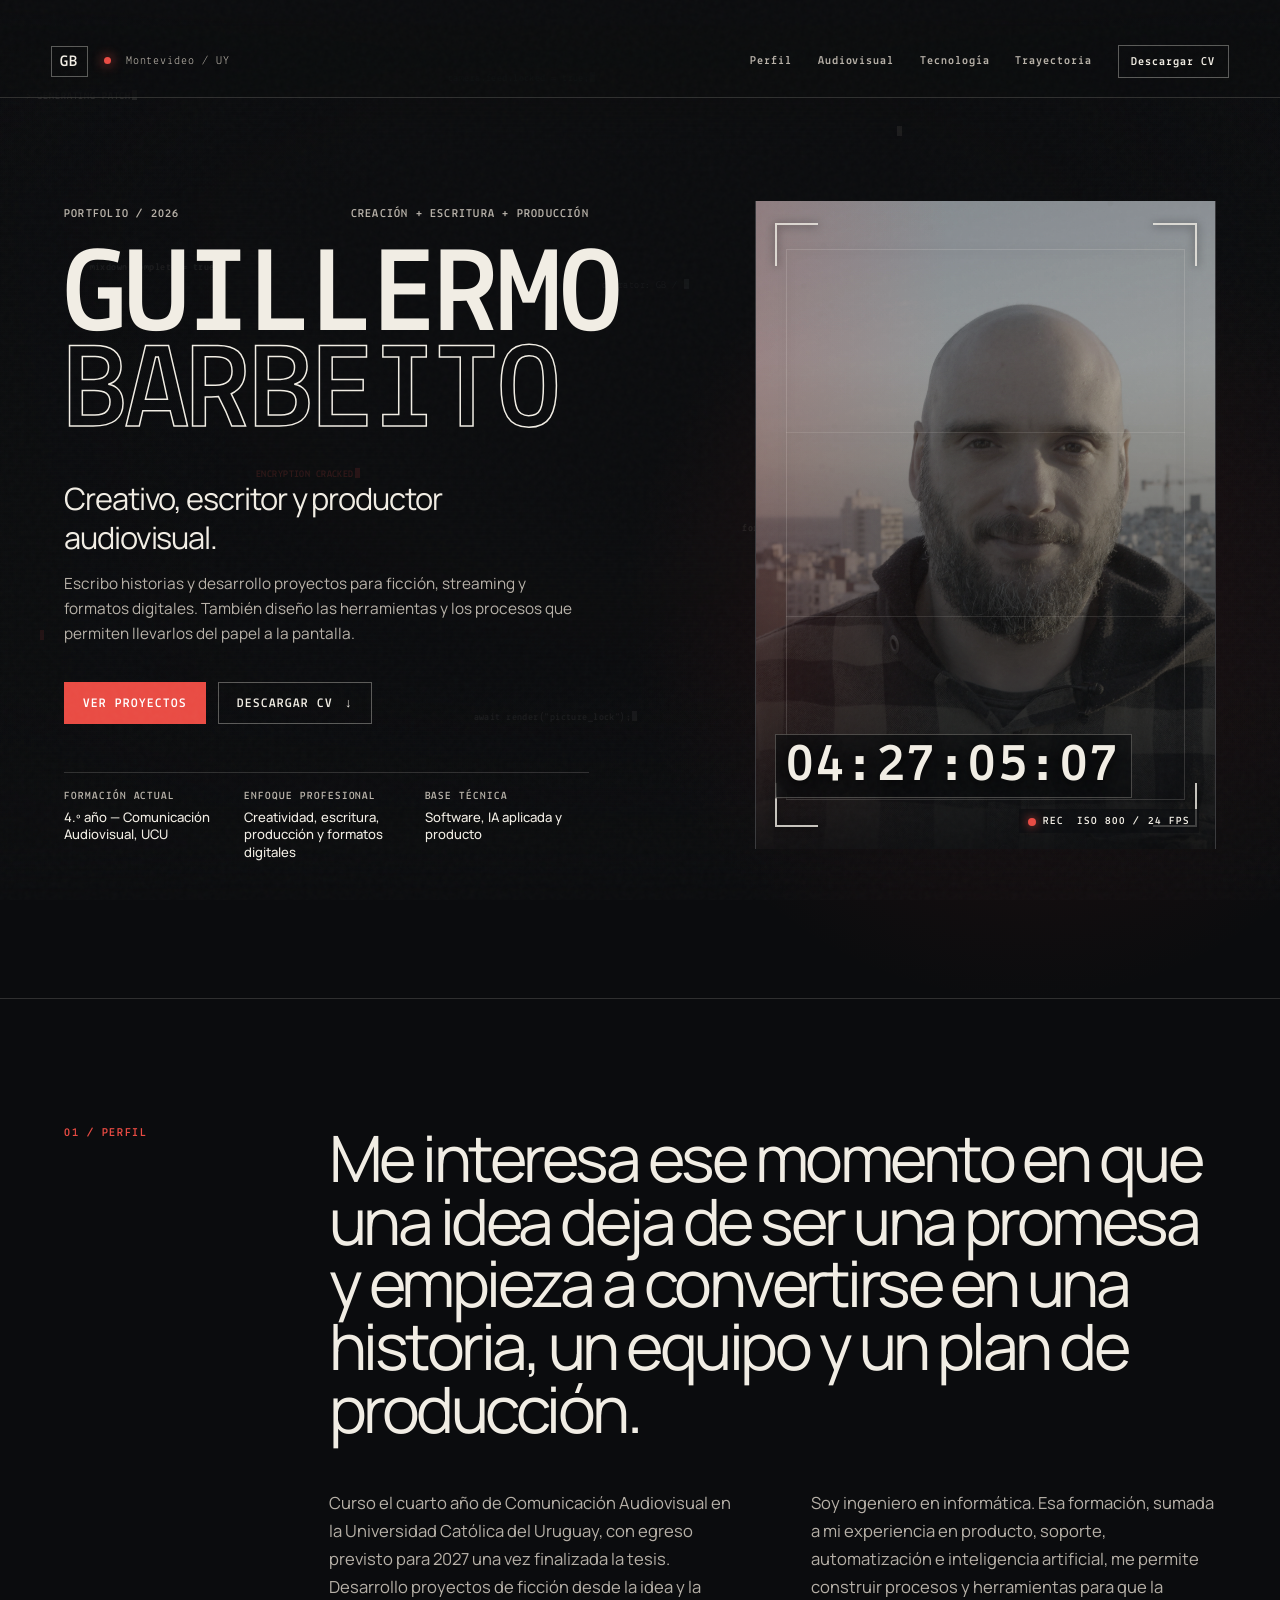
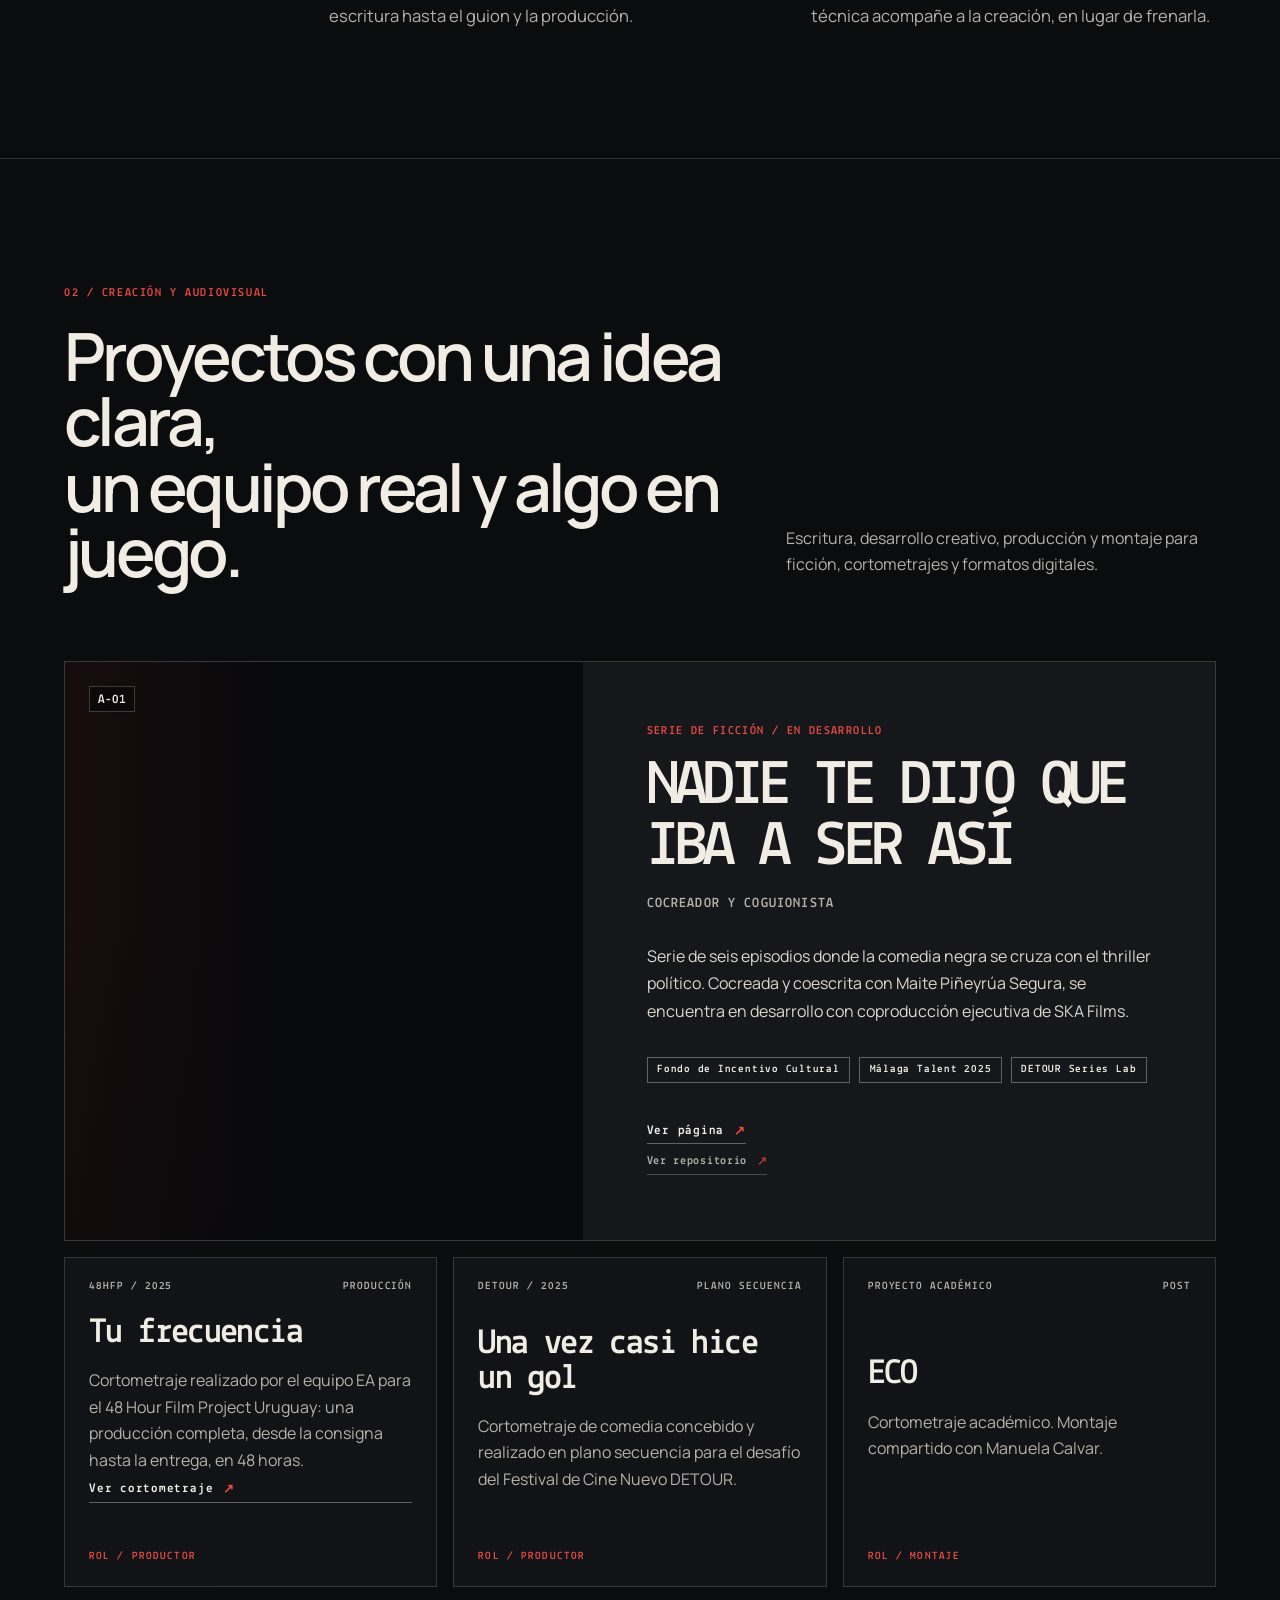
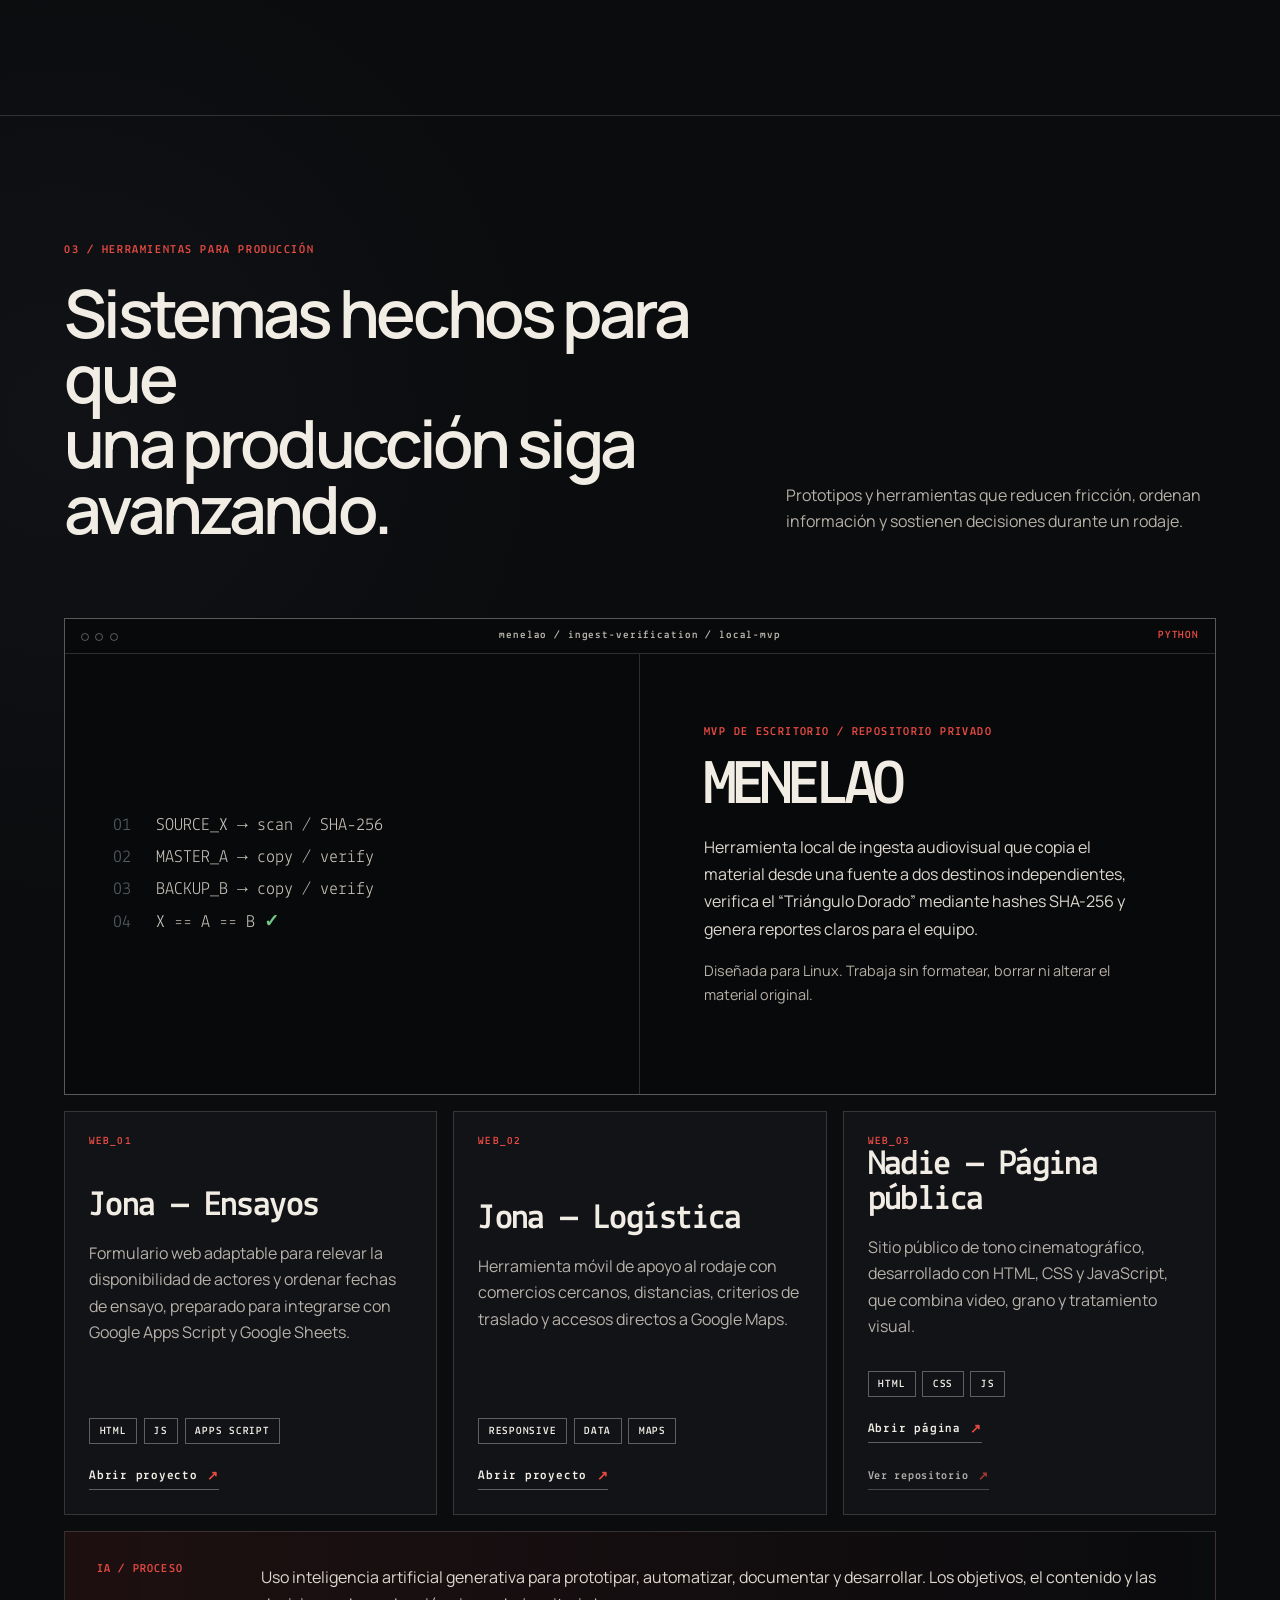
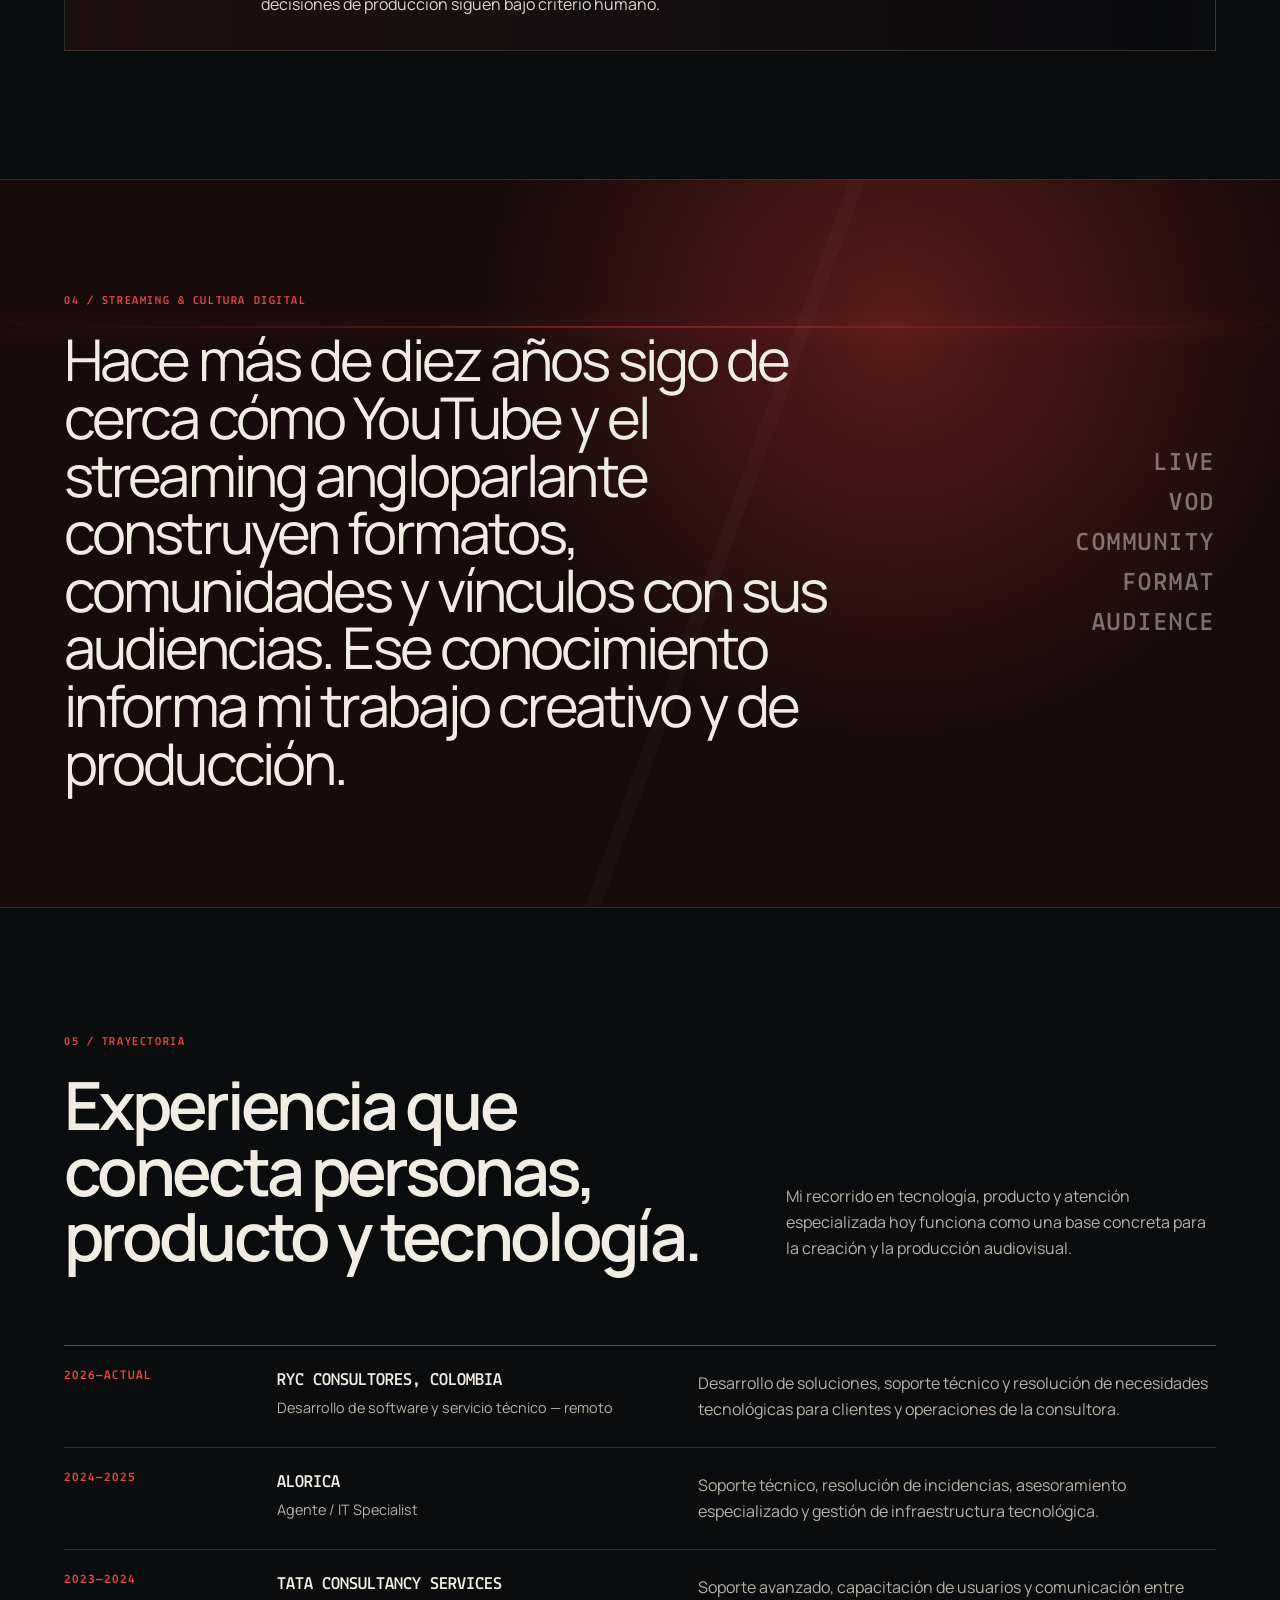
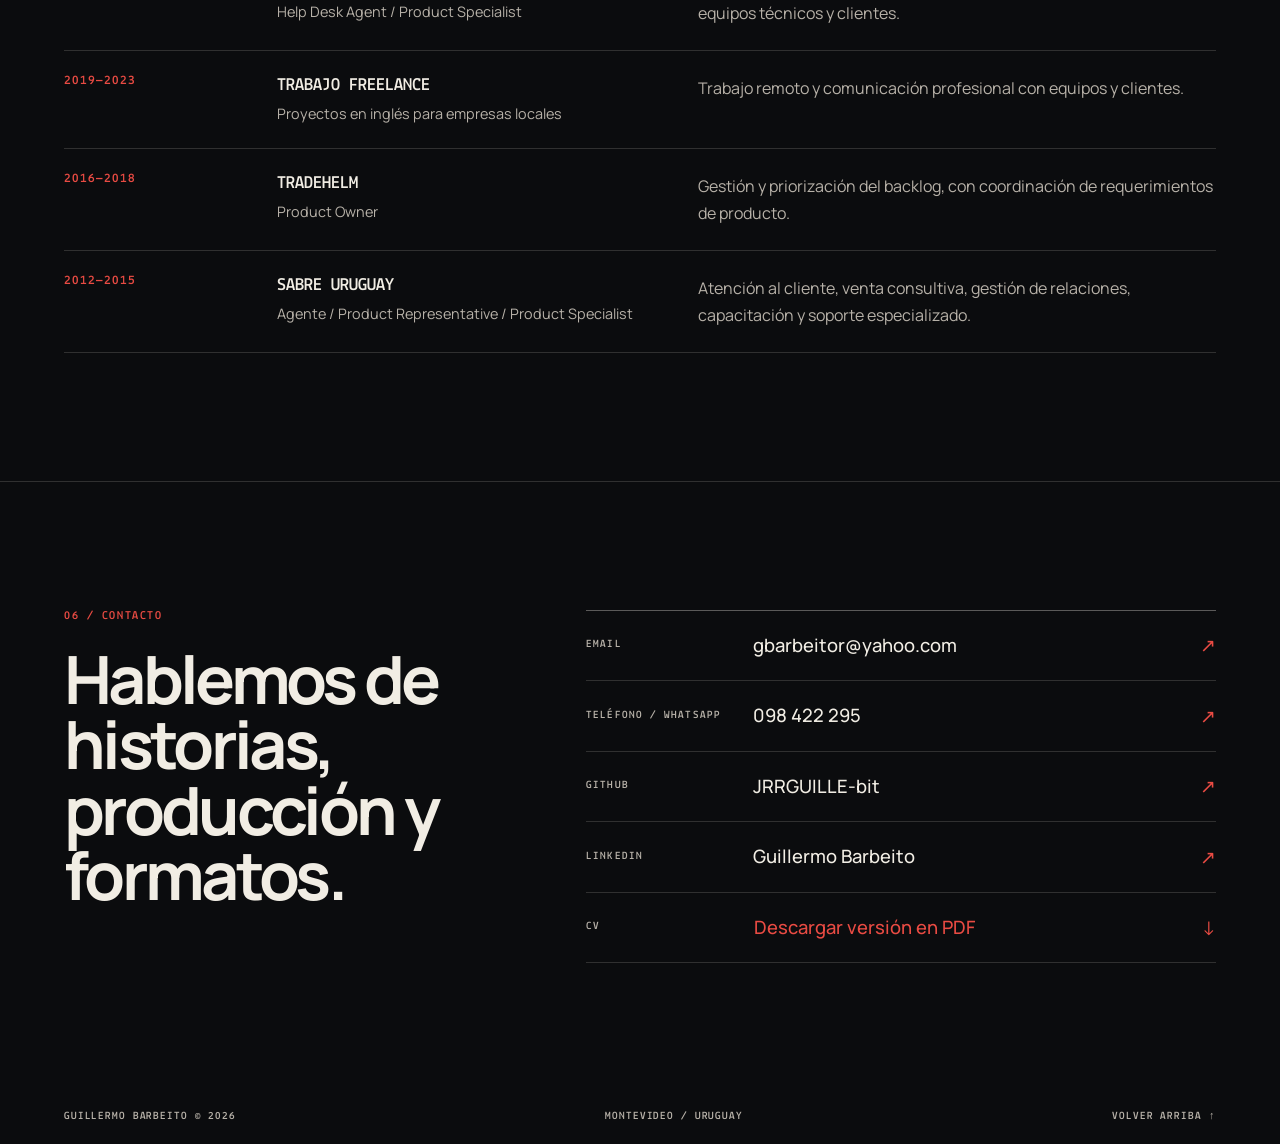
==== commit d674f5ec: "Agrega visionado de Tu frecuencia" ====
--- a/index.html
+++ b/index.html
@@ -1,353 +1 @@
-<!doctype html>
-<html lang="es-UY">
-<head>
-  <meta charset="utf-8">
-  <meta name="viewport" content="width=device-width, initial-scale=1">
-  <meta name="theme-color" content="#0c0d0f">
-  <meta name="color-scheme" content="dark">
-
-  <title>Guillermo Barbeito — Creativo, escritor y productor audiovisual</title>
-  <meta name="description" content="Portfolio profesional de Guillermo Barbeito: creativo, escritor y productor audiovisual. Ficción, streaming, formatos digitales y herramientas para producción.">
-  <meta name="author" content="Guillermo Barbeito">
-  <meta name="robots" content="index, follow, max-image-preview:large">
-  <meta name="google-site-verification" content="N3N9ww8UlENGI34N0jalMqL5cs5qbOLsxG3eL_jdU_I">
-  <link rel="canonical" href="https://jrrguille-bit.github.io/guillermo-barbeito/">
-
-  <meta property="og:type" content="website">
-  <meta property="og:locale" content="es_UY">
-  <meta property="og:site_name" content="Guillermo Barbeito">
-  <meta property="og:title" content="Guillermo Barbeito — Creativo, escritor y productor audiovisual">
-  <meta property="og:description" content="Historias, producción audiovisual, streaming y herramientas para llevar ideas del papel a la pantalla.">
-  <meta property="og:url" content="https://jrrguille-bit.github.io/guillermo-barbeito/">
-  <meta property="og:image" content="https://jrrguille-bit.github.io/guillermo-barbeito/Nadie%20te%20dijo%20que%20iba%20a%20ser%20as%C3%AD_Foto%20Guillermo.jpg">
-  <meta property="og:image:type" content="image/jpeg">
-  <meta property="og:image:width" content="2048">
-  <meta property="og:image:height" content="1365">
-  <meta property="og:image:alt" content="Retrato profesional de Guillermo Barbeito en Montevideo">
-
-  <meta name="twitter:card" content="summary_large_image">
-  <meta name="twitter:title" content="Guillermo Barbeito — Creativo, escritor y productor audiovisual">
-  <meta name="twitter:description" content="Historias, producción audiovisual, streaming y herramientas para llevar ideas del papel a la pantalla.">
-  <meta name="twitter:image" content="https://jrrguille-bit.github.io/guillermo-barbeito/Nadie%20te%20dijo%20que%20iba%20a%20ser%20as%C3%AD_Foto%20Guillermo.jpg">
-  <meta name="twitter:image:alt" content="Retrato profesional de Guillermo Barbeito en Montevideo">
-
-  <link rel="icon" href="assets/favicon.svg" type="image/svg+xml">
-  <link rel="preconnect" href="https://fonts.googleapis.com">
-  <link rel="preconnect" href="https://fonts.gstatic.com" crossorigin>
-  <link href="https://fonts.googleapis.com/css2?family=Lekton:wght@400;700&family=Manrope:wght@400;500;600;700&display=swap" rel="stylesheet">
-  <script>document.documentElement.classList.add('js');</script>
-  <link rel="stylesheet" href="styles.css">
-  <link rel="stylesheet" href="visual-qa.css">
-  <link rel="stylesheet" href="code-background.css">
-  <style>
-    html { scroll-padding-top: 84px; }
-    section[id] { scroll-margin-top: 84px; }
-    a:focus-visible, button:focus-visible { outline: 2px solid #e94b43; outline-offset: 4px; }
-    .project-links { display: flex; flex-direction: column; align-items: flex-start; gap: .15rem; }
-    .text-link-secondary { opacity: .7; font-size: .74rem; }
-    .reveal { opacity: 1; transform: none; }
-    .js .reveal { opacity: 0; transform: translateY(22px); transition: opacity .7s ease, transform .7s ease; }
-    .js .reveal.is-visible { opacity: 1; transform: translateY(0); }
-    @media (prefers-reduced-motion: reduce) {
-      .js .reveal { opacity: 1; transform: none; transition: none; }
-    }
-  </style>
-
-  <script type="application/ld+json">
-  {
-    "@context": "https://schema.org",
-    "@type": "Person",
-    "name": "Guillermo Barbeito",
-    "url": "https://jrrguille-bit.github.io/guillermo-barbeito/",
-    "image": "https://jrrguille-bit.github.io/guillermo-barbeito/Nadie%20te%20dijo%20que%20iba%20a%20ser%20as%C3%AD_Foto%20Guillermo.jpg",
-    "email": "mailto:gbarbeitor@yahoo.com",
-    "telephone": "+59898422295",
-    "address": {
-      "@type": "PostalAddress",
-      "addressLocality": "Montevideo",
-      "addressCountry": "UY"
-    },
-    "jobTitle": "Creativo, escritor y productor audiovisual",
-    "worksFor": {
-      "@type": "Organization",
-      "name": "RyC Consultores"
-    },
-    "alumniOf": {
-      "@type": "CollegeOrUniversity",
-      "name": "Universidad Católica del Uruguay"
-    },
-    "sameAs": [
-      "https://github.com/JRRGUILLE-bit",
-      "https://www.linkedin.com/in/guillermo-barbeito-040632340/"
-    ],
-    "knowsAbout": [
-      "Desarrollo creativo",
-      "Escritura",
-      "Guion audiovisual",
-      "Producción audiovisual",
-      "Streaming",
-      "Formatos digitales",
-      "Inteligencia artificial aplicada",
-      "Desarrollo de software",
-      "Gestión de producto"
-    ]
-  }
-  </script>
-</head>
-<body>
-  <a class="skip-link" href="#contenido">Saltar al contenido</a>
-
-  <header class="site-header" aria-label="Navegación principal">
-    <a class="brand" href="#inicio" aria-label="Ir al inicio">
-      <span class="brand-mark">GB</span>
-      <span class="brand-status"><i></i> Montevideo / UY</span>
-    </a>
-    <button class="nav-toggle" type="button" aria-expanded="false" aria-controls="site-nav">Menú</button>
-    <nav id="site-nav" class="site-nav">
-      <a href="#perfil">Perfil</a>
-      <a href="#audiovisual">Audiovisual</a>
-      <a href="#tecnologia">Tecnología</a>
-      <a href="#trayectoria">Trayectoria</a>
-      <a class="nav-cv" href="Guillermo-Barbeito-CV.pdf" download>Descargar CV</a>
-    </nav>
-  </header>
-
-  <main id="contenido">
-    <section id="inicio" class="hero section-grid">
-      <div class="hero-copy reveal">
-        <p class="eyebrow"><span>PORTFOLIO / 2026</span><span>CREACIÓN + ESCRITURA + PRODUCCIÓN</span></p>
-        <h1>Guillermo<br><span>Barbeito</span></h1>
-        <p class="hero-role">Creativo, escritor y productor audiovisual.</p>
-        <p class="hero-summary">Escribo historias y desarrollo proyectos para ficción, streaming y formatos digitales. También diseño las herramientas y los procesos que permiten llevarlos del papel a la pantalla.</p>
-        <div class="hero-actions">
-          <a class="button button-primary" href="#audiovisual">Ver proyectos</a>
-          <a class="button button-ghost" href="Guillermo-Barbeito-CV.pdf" download>Descargar CV <span aria-hidden="true">↓</span></a>
-        </div>
-        <div class="hero-meta" aria-label="Datos profesionales">
-          <div><span>Formación actual</span><strong>4.º año — Comunicación Audiovisual, UCU</strong></div>
-          <div><span>Enfoque profesional</span><strong>Creatividad, escritura, producción y formatos digitales</strong></div>
-          <div><span>Base técnica</span><strong>Software, IA aplicada y producto</strong></div>
-        </div>
-      </div>
-
-      <div class="hero-visual reveal" aria-label="Retrato de Guillermo Barbeito">
-        <div class="portrait-wrap">
-          <img src="Nadie%20te%20dijo%20que%20iba%20a%20ser%20as%C3%AD_Foto%20Guillermo.jpg" width="2048" height="1365" alt="Retrato profesional de Guillermo Barbeito" fetchpriority="high" decoding="async">
-          <div class="portrait-overlay"></div>
-        </div>
-        <div class="timecode" aria-hidden="true">00:04:27:18</div>
-        <div class="frame-label frame-label-bottom" aria-hidden="true">REC ● / ISO 800 / 24 FPS</div>
-      </div>
-    </section>
-
-    <section id="perfil" class="statement section-pad reveal">
-      <div class="section-index">01 / PERFIL</div>
-      <div class="statement-copy">
-        <p class="lead">Me interesa ese momento en que una idea deja de ser una promesa y empieza a convertirse en una historia, un equipo y un plan de producción.</p>
-        <div class="statement-columns">
-          <p>Curso el cuarto año de Comunicación Audiovisual en la Universidad Católica del Uruguay, con egreso previsto para 2027 una vez finalizada la tesis. Desarrollo proyectos de ficción desde la idea y la escritura hasta el guion y la producción.</p>
-          <p>Soy ingeniero en informática. Esa formación, sumada a mi experiencia en producto, soporte, automatización e inteligencia artificial, me permite construir procesos y herramientas para que la técnica acompañe a la creación, en lugar de frenarla.</p>
-        </div>
-      </div>
-    </section>
-
-    <section id="audiovisual" class="section-pad projects-section">
-      <div class="section-heading reveal">
-        <div>
-          <div class="section-index">02 / CREACIÓN Y AUDIOVISUAL</div>
-          <h2>Proyectos con una idea clara,<br>un equipo real y algo en juego.</h2>
-        </div>
-        <p>Escritura, desarrollo creativo, producción y montaje para ficción, cortometrajes y formatos digitales.</p>
-      </div>
-
-      <article class="project-feature reveal">
-        <div class="project-feature-art" aria-hidden="true">
-          <span class="project-number">A-01</span>
-          <div class="signal-lines"></div>
-          <div class="feature-title-ghost">NADIE</div>
-        </div>
-        <div class="project-feature-copy">
-          <div class="project-kicker">SERIE DE FICCIÓN / EN DESARROLLO</div>
-          <h3>Nadie te dijo que iba a ser así</h3>
-          <p class="project-role">Cocreador y coguionista</p>
-          <p>Serie de seis episodios donde la comedia negra se cruza con el thriller político. Cocreada y coescrita con Maite Piñeyrúa Segura, se encuentra en desarrollo con coproducción ejecutiva de SKA Films.</p>
-          <ul class="project-badges" aria-label="Reconocimientos">
-            <li>Fondo de Incentivo Cultural</li>
-            <li>Málaga Talent 2025</li>
-            <li>DETOUR Series Lab</li>
-          </ul>
-          <div class="project-links" aria-label="Enlaces de Nadie te dijo que iba a ser así">
-            <a class="text-link" href="https://jrrguille-bit.github.io/Nadie-Publico/" target="_blank" rel="noopener noreferrer">Ver página <span>↗</span></a>
-            <a class="text-link text-link-secondary" href="https://github.com/JRRGUILLE-bit/Nadie-Publico" target="_blank" rel="noopener noreferrer">Ver repositorio <span>↗</span></a>
-          </div>
-        </div>
-      </article>
-
-      <div class="project-grid">
-        <article class="project-card reveal">
-          <div class="card-top"><span>48HFP / 2025</span><span>PRODUCCIÓN</span></div>
-          <h3>Tu frecuencia</h3>
-          <p>Cortometraje realizado por el equipo EA para el 48 Hour Film Project Uruguay: una producción completa, desde la consigna hasta la entrega, en 48 horas.</p>
-          <div class="card-footer">ROL / PRODUCTOR</div>
-        </article>
-
-        <article class="project-card reveal">
-          <div class="card-top"><span>DETOUR / 2025</span><span>PLANO SECUENCIA</span></div>
-          <h3>Una vez casi hice un gol</h3>
-          <p>Cortometraje de comedia concebido y realizado en plano secuencia para el desafío del Festival de Cine Nuevo DETOUR.</p>
-          <div class="card-footer">ROL / PRODUCTOR</div>
-        </article>
-
-        <article class="project-card reveal">
-          <div class="card-top"><span>PROYECTO ACADÉMICO</span><span>POST</span></div>
-          <h3>ECO</h3>
-          <p>Cortometraje académico. Montaje compartido con Manuela Calvar.</p>
-          <div class="card-footer">ROL / MONTAJE</div>
-        </article>
-      </div>
-    </section>
-
-    <section id="tecnologia" class="section-pad tech-section">
-      <div class="section-heading reveal">
-        <div>
-          <div class="section-index">03 / HERRAMIENTAS PARA PRODUCCIÓN</div>
-          <h2>Sistemas hechos para que<br>una producción siga avanzando.</h2>
-        </div>
-        <p>Prototipos y herramientas que reducen fricción, ordenan información y sostienen decisiones durante un rodaje.</p>
-      </div>
-
-      <div class="terminal reveal" aria-label="Proyecto destacado MENELAO">
-        <div class="terminal-bar">
-          <span class="terminal-dots" aria-hidden="true"><i></i><i></i><i></i></span>
-          <span>menelao / ingest-verification / local-mvp</span>
-          <span>PYTHON</span>
-        </div>
-        <div class="terminal-body">
-          <div class="terminal-code" aria-hidden="true">
-            <p><span>01</span> SOURCE_X  → scan / SHA-256</p>
-            <p><span>02</span> MASTER_A  → copy / verify</p>
-            <p><span>03</span> BACKUP_B  → copy / verify</p>
-            <p><span>04</span> X == A == B <b>✓</b></p>
-          </div>
-          <div class="terminal-copy">
-            <div class="project-kicker">MVP DE ESCRITORIO / REPOSITORIO PRIVADO</div>
-            <h3>MENELAO</h3>
-            <p>Herramienta local de ingesta audiovisual que copia el material desde una fuente a dos destinos independientes, verifica el “Triángulo Dorado” mediante hashes SHA-256 y genera reportes claros para el equipo.</p>
-            <p class="muted">Diseñada para Linux. Trabaja sin formatear, borrar ni alterar el material original.</p>
-          </div>
-        </div>
-      </div>
-
-      <div class="tool-grid">
-        <article class="tool-card reveal">
-          <div class="tool-code">WEB_01</div>
-          <h3>Jona — Ensayos</h3>
-          <p>Formulario web adaptable para relevar la disponibilidad de actores y ordenar fechas de ensayo, preparado para integrarse con Google Apps Script y Google Sheets.</p>
-          <div class="tech-tags"><span>HTML</span><span>JS</span><span>APPS SCRIPT</span></div>
-          <a class="text-link" href="https://jrrguille-bit.github.io/jona-ensayos/" target="_blank" rel="noopener noreferrer">Abrir proyecto <span>↗</span></a>
-        </article>
-
-        <article class="tool-card reveal">
-          <div class="tool-code">WEB_02</div>
-          <h3>Jona — Logística</h3>
-          <p>Herramienta móvil de apoyo al rodaje con comercios cercanos, distancias, criterios de traslado y accesos directos a Google Maps.</p>
-          <div class="tech-tags"><span>RESPONSIVE</span><span>DATA</span><span>MAPS</span></div>
-          <a class="text-link" href="https://jrrguille-bit.github.io/jona-logistica-mapa/" target="_blank" rel="noopener noreferrer">Abrir proyecto <span>↗</span></a>
-        </article>
-
-        <article class="tool-card reveal">
-          <div class="tool-code">WEB_03</div>
-          <h3>Nadie — Página pública</h3>
-          <p>Sitio público de tono cinematográfico, desarrollado con HTML, CSS y JavaScript, que combina video, grano y tratamiento visual.</p>
-          <div class="tech-tags"><span>HTML</span><span>CSS</span><span>JS</span></div>
-          <div class="project-links">
-            <a class="text-link" href="https://jrrguille-bit.github.io/Nadie-Publico/" target="_blank" rel="noopener noreferrer">Abrir página <span>↗</span></a>
-            <a class="text-link text-link-secondary" href="https://github.com/JRRGUILLE-bit/Nadie-Publico" target="_blank" rel="noopener noreferrer">Ver repositorio <span>↗</span></a>
-          </div>
-        </article>
-      </div>
-
-      <div class="ai-note reveal">
-        <span class="ai-note-label">IA / PROCESO</span>
-        <p>Uso inteligencia artificial generativa para prototipar, automatizar, documentar y desarrollar. Los objetivos, el contenido y las decisiones de producción siguen bajo criterio humano.</p>
-      </div>
-    </section>
-
-    <section class="streaming-band reveal" aria-label="Conocimiento de streaming y cultura digital">
-      <div class="streaming-scan" aria-hidden="true"></div>
-      <div class="streaming-copy">
-        <div class="section-index">04 / STREAMING & CULTURA DIGITAL</div>
-        <p>Hace más de diez años sigo de cerca cómo YouTube y el streaming angloparlante construyen formatos, comunidades y vínculos con sus audiencias. Ese conocimiento informa mi trabajo creativo y de producción.</p>
-      </div>
-      <div class="streaming-data" aria-hidden="true">
-        <span>LIVE</span><span>VOD</span><span>COMMUNITY</span><span>FORMAT</span><span>AUDIENCE</span>
-      </div>
-    </section>
-
-    <section id="trayectoria" class="section-pad experience-section">
-      <div class="section-heading reveal">
-        <div>
-          <div class="section-index">05 / TRAYECTORIA</div>
-          <h2>Experiencia que conecta personas,<br>producto y tecnología.</h2>
-        </div>
-        <p>Mi recorrido en tecnología, producto y atención especializada hoy funciona como una base concreta para la creación y la producción audiovisual.</p>
-      </div>
-
-      <div class="timeline">
-        <article class="timeline-item reveal">
-          <div class="timeline-date">2026—ACTUAL</div>
-          <div><h3>RyC Consultores, Colombia</h3><p>Desarrollo de software y servicio técnico — remoto</p></div>
-          <p>Desarrollo de soluciones, soporte técnico y resolución de necesidades tecnológicas para clientes y operaciones de la consultora.</p>
-        </article>
-        <article class="timeline-item reveal">
-          <div class="timeline-date">2024—2025</div>
-          <div><h3>Alorica</h3><p>Agente / IT Specialist</p></div>
-          <p>Soporte técnico, resolución de incidencias, asesoramiento especializado y gestión de infraestructura tecnológica.</p>
-        </article>
-        <article class="timeline-item reveal">
-          <div class="timeline-date">2023—2024</div>
-          <div><h3>Tata Consultancy Services</h3><p>Help Desk Agent / Product Specialist</p></div>
-          <p>Soporte avanzado, capacitación de usuarios y comunicación entre equipos técnicos y clientes.</p>
-        </article>
-        <article class="timeline-item reveal">
-          <div class="timeline-date">2019—2023</div>
-          <div><h3>Trabajo freelance</h3><p>Proyectos en inglés para empresas locales</p></div>
-          <p>Trabajo remoto y comunicación profesional con equipos y clientes.</p>
-        </article>
-        <article class="timeline-item reveal">
-          <div class="timeline-date">2016—2018</div>
-          <div><h3>Tradehelm</h3><p>Product Owner</p></div>
-          <p>Gestión y priorización del backlog, con coordinación de requerimientos de producto.</p>
-        </article>
-        <article class="timeline-item reveal">
-          <div class="timeline-date">2012—2015</div>
-          <div><h3>Sabre Uruguay</h3><p>Agente / Product Representative / Product Specialist</p></div>
-          <p>Atención al cliente, venta consultiva, gestión de relaciones, capacitación y soporte especializado.</p>
-        </article>
-      </div>
-    </section>
-
-    <section id="contacto" class="contact section-pad reveal">
-      <div>
-        <div class="section-index">06 / CONTACTO</div>
-        <h2>Hablemos de historias,<br>producción y formatos.</h2>
-      </div>
-      <div class="contact-actions">
-        <a class="contact-line" href="mailto:gbarbeitor@yahoo.com"><span>EMAIL</span><strong>gbarbeitor@yahoo.com</strong><i>↗</i></a>
-        <a class="contact-line" href="https://wa.me/59898422295" target="_blank" rel="noopener noreferrer" aria-label="Contactar a Guillermo Barbeito por WhatsApp"><span>TELÉFONO / WHATSAPP</span><strong>098 422 295</strong><i>↗</i></a>
-        <a class="contact-line" href="https://github.com/JRRGUILLE-bit" target="_blank" rel="noopener noreferrer"><span>GITHUB</span><strong>JRRGUILLE-bit</strong><i>↗</i></a>
-        <a class="contact-line" href="https://www.linkedin.com/in/guillermo-barbeito-040632340/" target="_blank" rel="noopener noreferrer" data-linkedin="true"><span>LINKEDIN</span><strong>Guillermo Barbeito</strong><i>↗</i></a>
-        <a class="contact-line contact-download" href="Guillermo-Barbeito-CV.pdf" download><span>CV</span><strong>Descargar versión en PDF</strong><i>↓</i></a>
-      </div>
-    </section>
-  </main>
-
-  <footer class="site-footer">
-    <span>GUILLERMO BARBEITO © <span id="year">2026</span></span>
-    <span>MONTEVIDEO / URUGUAY</span>
-    <a href="#inicio">VOLVER ARRIBA ↑</a>
-  </footer>
-
-  <script src="script.js" defer></script>
-</body>
-</html>
+<!doctype html><html lang="es-UY"><head><meta charset="utf-8"><meta name="viewport" content="width=device-width, initial-scale=1"><meta name="theme-color" content="#0c0d0f"><meta name="color-scheme" content="dark"><title>Guillermo Barbeito — Creativo, escritor y productor audiovisual</title><meta name="description" content="Portfolio profesional de Guillermo Barbeito: creativo, escritor y productor audiovisual. Ficción, streaming, formatos digitales y herramientas para producción."><meta name="author" content="Guillermo Barbeito"><meta name="robots" content="index, follow, max-image-preview:large"><meta name="google-site-verification" content="N3N9ww8UlENGI34N0jalMqL5cs5qbOLsxG3eL_jdU_I"><link rel="canonical" href="https://jrrguille-bit.github.io/guillermo-barbeito/"><meta property="og:type" content="website"><meta property="og:locale" content="es_UY"><meta property="og:site_name" content="Guillermo Barbeito"><meta property="og:title" content="Guillermo Barbeito — Creativo, escritor y productor audiovisual"><meta property="og:description" content="Historias, producción audiovisual, streaming y herramientas para llevar ideas del papel a la pantalla."><meta property="og:url" content="https://jrrguille-bit.github.io/guillermo-barbeito/"><meta property="og:image" content="https://jrrguille-bit.github.io/guillermo-barbeito/Nadie%20te%20dijo%20que%20iba%20a%20ser%20as%C3%AD_Foto%20Guillermo.jpg"><meta property="og:image:type" content="image/jpeg"><meta property="og:image:width" content="2048"><meta property="og:image:height" content="1365"><meta property="og:image:alt" content="Retrato profesional de Guillermo Barbeito en Montevideo"><meta name="twitter:card" content="summary_large_image"><meta name="twitter:title" content="Guillermo Barbeito — Creativo, escritor y productor audiovisual"><meta name="twitter:description" content="Historias, producción audiovisual, streaming y herramientas para llevar ideas del papel a la pantalla."><meta name="twitter:image" content="https://jrrguille-bit.github.io/guillermo-barbeito/Nadie%20te%20dijo%20que%20iba%20a%20ser%20as%C3%AD_Foto%20Guillermo.jpg"><meta name="twitter:image:alt" content="Retrato profesional de Guillermo Barbeito en Montevideo"><link rel="icon" href="assets/favicon.svg" type="image/svg+xml"><link rel="preconnect" href="https://fonts.googleapis.com"><link rel="preconnect" href="https://fonts.gstatic.com" crossorigin><link href="https://fonts.googleapis.com/css2?family=Lekton:wght@400;700&family=Manrope:wght@400;500;600;700&display=swap" rel="stylesheet"><script>document.documentElement.classList.add('js');</script><link rel="stylesheet" href="styles.css"><link rel="stylesheet" href="visual-qa.css"><link rel="stylesheet" href="code-background.css"><style>html { scroll-padding-top: 84px; }section[id] { scroll-margin-top: 84px; }a:focus-visible, button:focus-visible { outline: 2px solid #e94b43; outline-offset: 4px; }.project-links { display: flex; flex-direction: column; align-items: flex-start; gap: .15rem; }.text-link-secondary { opacity: .7; font-size: .74rem; }.reveal { opacity: 1; transform: none; }.js .reveal { opacity: 0; transform: translateY(22px); transition: opacity .7s ease, transform .7s ease; }.js .reveal.is-visible { opacity: 1; transform: translateY(0); }@media (prefers-reduced-motion: reduce) {.js .reveal { opacity: 1; transform: none; transition: none; }}</style><script type="application/ld+json">{"@context": "https://schema.org","@type": "Person","name": "Guillermo Barbeito","url": "https://jrrguille-bit.github.io/guillermo-barbeito/","image": "https://jrrguille-bit.github.io/guillermo-barbeito/Nadie%20te%20dijo%20que%20iba%20a%20ser%20as%C3%AD_Foto%20Guillermo.jpg","email": "mailto:gbarbeitor@yahoo.com","telephone": "+59898422295","address": {"@type": "PostalAddress","addressLocality": "Montevideo","addressCountry": "UY"},"jobTitle": "Creativo, escritor y productor audiovisual","worksFor": {"@type": "Organization","name": "RyC Consultores"},"alumniOf": {"@type": "CollegeOrUniversity","name": "Universidad Católica del Uruguay"},"sameAs": ["https://github.com/JRRGUILLE-bit","https://www.linkedin.com/in/guillermo-barbeito-040632340/"],"knowsAbout": ["Desarrollo creativo","Escritura","Guion audiovisual","Producción audiovisual","Streaming","Formatos digitales","Inteligencia artificial aplicada","Desarrollo de software","Gestión de producto"]}</script></head><body><a class="skip-link" href="#contenido">Saltar al contenido</a><header class="site-header" aria-label="Navegación principal"><a class="brand" href="#inicio" aria-label="Ir al inicio"><span class="brand-mark">GB</span><span class="brand-status"><i></i> Montevideo / UY</span></a><button class="nav-toggle" type="button" aria-expanded="false" aria-controls="site-nav">Menú</button><nav id="site-nav" class="site-nav"><a href="#perfil">Perfil</a><a href="#audiovisual">Audiovisual</a><a href="#tecnologia">Tecnología</a><a href="#trayectoria">Trayectoria</a><a class="nav-cv" href="Guillermo-Barbeito-CV.pdf" download>Descargar CV</a></nav></header><main id="contenido"><section id="inicio" class="hero section-grid"><div class="hero-copy reveal"><p class="eyebrow"><span>PORTFOLIO / 2026</span><span>CREACIÓN + ESCRITURA + PRODUCCIÓN</span></p><h1>Guillermo<br><span>Barbeito</span></h1><p class="hero-role">Creativo, escritor y productor audiovisual.</p><p class="hero-summary">Escribo historias y desarrollo proyectos para ficción, streaming y formatos digitales. También diseño las herramientas y los procesos que permiten llevarlos del papel a la pantalla.</p><div class="hero-actions"><a class="button button-primary" href="#audiovisual">Ver proyectos</a><a class="button button-ghost" href="Guillermo-Barbeito-CV.pdf" download>Descargar CV <span aria-hidden="true">↓</span></a></div><div class="hero-meta" aria-label="Datos profesionales"><div><span>Formación actual</span><strong>4.º año — Comunicación Audiovisual, UCU</strong></div><div><span>Enfoque profesional</span><strong>Creatividad, escritura, producción y formatos digitales</strong></div><div><span>Base técnica</span><strong>Software, IA aplicada y producto</strong></div></div></div><div class="hero-visual reveal" aria-label="Retrato de Guillermo Barbeito"><div class="portrait-wrap"><img src="Nadie%20te%20dijo%20que%20iba%20a%20ser%20as%C3%AD_Foto%20Guillermo.jpg" width="2048" height="1365" alt="Retrato profesional de Guillermo Barbeito" fetchpriority="high" decoding="async"><div class="portrait-overlay"></div></div><div class="timecode" aria-hidden="true">00:04:27:18</div><div class="frame-label frame-label-bottom" aria-hidden="true">REC ● / ISO 800 / 24 FPS</div></div></section><section id="perfil" class="statement section-pad reveal"><div class="section-index">01 / PERFIL</div><div class="statement-copy"><p class="lead">Me interesa ese momento en que una idea deja de ser una promesa y empieza a convertirse en una historia, un equipo y un plan de producción.</p><div class="statement-columns"><p>Curso el cuarto año de Comunicación Audiovisual en la Universidad Católica del Uruguay, con egreso previsto para 2027 una vez finalizada la tesis. Desarrollo proyectos de ficción desde la idea y la escritura hasta el guion y la producción.</p><p>Soy ingeniero en informática. Esa formación, sumada a mi experiencia en producto, soporte, automatización e inteligencia artificial, me permite construir procesos y herramientas para que la técnica acompañe a la creación, en lugar de frenarla.</p></div></div></section><section id="audiovisual" class="section-pad projects-section"><div class="section-heading reveal"><div><div class="section-index">02 / CREACIÓN Y AUDIOVISUAL</div><h2>Proyectos con una idea clara,<br>un equipo real y algo en juego.</h2></div><p>Escritura, desarrollo creativo, producción y montaje para ficción, cortometrajes y formatos digitales.</p></div><article class="project-feature reveal"><div class="project-feature-art" aria-hidden="true"><span class="project-number">A-01</span><div class="signal-lines"></div><div class="feature-title-ghost">NADIE</div></div><div class="project-feature-copy"><div class="project-kicker">SERIE DE FICCIÓN / EN DESARROLLO</div><h3>Nadie te dijo que iba a ser así</h3><p class="project-role">Cocreador y coguionista</p><p>Serie de seis episodios donde la comedia negra se cruza con el thriller político. Cocreada y coescrita con Maite Piñeyrúa Segura, se encuentra en desarrollo con coproducción ejecutiva de SKA Films.</p><ul class="project-badges" aria-label="Reconocimientos"><li>Fondo de Incentivo Cultural</li><li>Málaga Talent 2025</li><li>DETOUR Series Lab</li></ul><div class="project-links" aria-label="Enlaces de Nadie te dijo que iba a ser así"><a class="text-link" href="https://jrrguille-bit.github.io/Nadie-Publico/" target="_blank" rel="noopener noreferrer">Ver página <span>↗</span></a><a class="text-link text-link-secondary" href="https://github.com/JRRGUILLE-bit/Nadie-Publico" target="_blank" rel="noopener noreferrer">Ver repositorio <span>↗</span></a></div></div></article><div class="project-grid"><article class="project-card reveal"><div class="card-top"><span>48HFP / 2025</span><span>PRODUCCIÓN</span></div><h3>Tu frecuencia</h3><p>Cortometraje realizado por el equipo EA para el 48 Hour Film Project Uruguay: una producción completa, desde la consigna hasta la entrega, en 48 horas.</p><a class="text-link" href="https://drive.google.com/file/d/17Etin_c2HY3x_KFnIKXF1B8fqa9pQQms/view" target="_blank" rel="noopener noreferrer">Ver cortometraje <span>↗</span></a><div class="card-footer">ROL / PRODUCTOR</div></article><article class="project-card reveal"><div class="card-top"><span>DETOUR / 2025</span><span>PLANO SECUENCIA</span></div><h3>Una vez casi hice un gol</h3><p>Cortometraje de comedia concebido y realizado en plano secuencia para el desafío del Festival de Cine Nuevo DETOUR.</p><div class="card-footer">ROL / PRODUCTOR</div></article><article class="project-card reveal"><div class="card-top"><span>PROYECTO ACADÉMICO</span><span>POST</span></div><h3>ECO</h3><p>Cortometraje académico. Montaje compartido con Manuela Calvar.</p><div class="card-footer">ROL / MONTAJE</div></article></div></section><section id="tecnologia" class="section-pad tech-section"><div class="section-heading reveal"><div><div class="section-index">03 / HERRAMIENTAS PARA PRODUCCIÓN</div><h2>Sistemas hechos para que<br>una producción siga avanzando.</h2></div><p>Prototipos y herramientas que reducen fricción, ordenan información y sostienen decisiones durante un rodaje.</p></div><div class="terminal reveal" aria-label="Proyecto destacado MENELAO"><div class="terminal-bar"><span class="terminal-dots" aria-hidden="true"><i></i><i></i><i></i></span><span>menelao / ingest-verification / local-mvp</span><span>PYTHON</span></div><div class="terminal-body"><div class="terminal-code" aria-hidden="true"><p><span>01</span> SOURCE_X  → scan / SHA-256</p><p><span>02</span> MASTER_A  → copy / verify</p><p><span>03</span> BACKUP_B  → copy / verify</p><p><span>04</span> X == A == B <b>✓</b></p></div><div class="terminal-copy"><div class="project-kicker">MVP DE ESCRITORIO / REPOSITORIO PRIVADO</div><h3>MENELAO</h3><p>Herramienta local de ingesta audiovisual que copia el material desde una fuente a dos destinos independientes, verifica el “Triángulo Dorado” mediante hashes SHA-256 y genera reportes claros para el equipo.</p><p class="muted">Diseñada para Linux. Trabaja sin formatear, borrar ni alterar el material original.</p></div></div></div><div class="tool-grid"><article class="tool-card reveal"><div class="tool-code">WEB_01</div><h3>Jona — Ensayos</h3><p>Formulario web adaptable para relevar la disponibilidad de actores y ordenar fechas de ensayo, preparado para integrarse con Google Apps Script y Google Sheets.</p><div class="tech-tags"><span>HTML</span><span>JS</span><span>APPS SCRIPT</span></div><a class="text-link" href="https://jrrguille-bit.github.io/jona-ensayos/" target="_blank" rel="noopener noreferrer">Abrir proyecto <span>↗</span></a></article><article class="tool-card reveal"><div class="tool-code">WEB_02</div><h3>Jona — Logística</h3><p>Herramienta móvil de apoyo al rodaje con comercios cercanos, distancias, criterios de traslado y accesos directos a Google Maps.</p><div class="tech-tags"><span>RESPONSIVE</span><span>DATA</span><span>MAPS</span></div><a class="text-link" href="https://jrrguille-bit.github.io/jona-logistica-mapa/" target="_blank" rel="noopener noreferrer">Abrir proyecto <span>↗</span></a></article><article class="tool-card reveal"><div class="tool-code">WEB_03</div><h3>Nadie — Página pública</h3><p>Sitio público de tono cinematográfico, desarrollado con HTML, CSS y JavaScript, que combina video, grano y tratamiento visual.</p><div class="tech-tags"><span>HTML</span><span>CSS</span><span>JS</span></div><div class="project-links"><a class="text-link" href="https://jrrguille-bit.github.io/Nadie-Publico/" target="_blank" rel="noopener noreferrer">Abrir página <span>↗</span></a><a class="text-link text-link-secondary" href="https://github.com/JRRGUILLE-bit/Nadie-Publico" target="_blank" rel="noopener noreferrer">Ver repositorio <span>↗</span></a></div></article></div><div class="ai-note reveal"><span class="ai-note-label">IA / PROCESO</span><p>Uso inteligencia artificial generativa para prototipar, automatizar, documentar y desarrollar. Los objetivos, el contenido y las decisiones de producción siguen bajo criterio humano.</p></div></section><section class="streaming-band reveal" aria-label="Conocimiento de streaming y cultura digital"><div class="streaming-scan" aria-hidden="true"></div><div class="streaming-copy"><div class="section-index">04 / STREAMING & CULTURA DIGITAL</div><p>Hace más de diez años sigo de cerca cómo YouTube y el streaming angloparlante construyen formatos, comunidades y vínculos con sus audiencias. Ese conocimiento informa mi trabajo creativo y de producción.</p></div><div class="streaming-data" aria-hidden="true"><span>LIVE</span><span>VOD</span><span>COMMUNITY</span><span>FORMAT</span><span>AUDIENCE</span></div></section><section id="trayectoria" class="section-pad experience-section"><div class="section-heading reveal"><div><div class="section-index">05 / TRAYECTORIA</div><h2>Experiencia que conecta personas,<br>producto y tecnología.</h2></div><p>Mi recorrido en tecnología, producto y atención especializada hoy funciona como una base concreta para la creación y la producción audiovisual.</p></div><div class="timeline"><article class="timeline-item reveal"><div class="timeline-date">2026—ACTUAL</div><div><h3>RyC Consultores, Colombia</h3><p>Desarrollo de software y servicio técnico — remoto</p></div><p>Desarrollo de soluciones, soporte técnico y resolución de necesidades tecnológicas para clientes y operaciones de la consultora.</p></article><article class="timeline-item reveal"><div class="timeline-date">2024—2025</div><div><h3>Alorica</h3><p>Agente / IT Specialist</p></div><p>Soporte técnico, resolución de incidencias, asesoramiento especializado y gestión de infraestructura tecnológica.</p></article><article class="timeline-item reveal"><div class="timeline-date">2023—2024</div><div><h3>Tata Consultancy Services</h3><p>Help Desk Agent / Product Specialist</p></div><p>Soporte avanzado, capacitación de usuarios y comunicación entre equipos técnicos y clientes.</p></article><article class="timeline-item reveal"><div class="timeline-date">2019—2023</div><div><h3>Trabajo freelance</h3><p>Proyectos en inglés para empresas locales</p></div><p>Trabajo remoto y comunicación profesional con equipos y clientes.</p></article><article class="timeline-item reveal"><div class="timeline-date">2016—2018</div><div><h3>Tradehelm</h3><p>Product Owner</p></div><p>Gestión y priorización del backlog, con coordinación de requerimientos de producto.</p></article><article class="timeline-item reveal"><div class="timeline-date">2012—2015</div><div><h3>Sabre Uruguay</h3><p>Agente / Product Representative / Product Specialist</p></div><p>Atención al cliente, venta consultiva, gestión de relaciones, capacitación y soporte especializado.</p></article></div></section><section id="contacto" class="contact section-pad reveal"><div><div class="section-index">06 / CONTACTO</div><h2>Hablemos de historias,<br>producción y formatos.</h2></div><div class="contact-actions"><a class="contact-line" href="mailto:gbarbeitor@yahoo.com"><span>EMAIL</span><strong>gbarbeitor@yahoo.com</strong><i>↗</i></a><a class="contact-line" href="https://wa.me/59898422295" target="_blank" rel="noopener noreferrer" aria-label="Contactar a Guillermo Barbeito por WhatsApp"><span>TELÉFONO / WHATSAPP</span><strong>098 422 295</strong><i>↗</i></a><a class="contact-line" href="https://github.com/JRRGUILLE-bit" target="_blank" rel="noopener noreferrer"><span>GITHUB</span><strong>JRRGUILLE-bit</strong><i>↗</i></a><a class="contact-line" href="https://www.linkedin.com/in/guillermo-barbeito-040632340/" target="_blank" rel="noopener noreferrer" data-linkedin="true"><span>LINKEDIN</span><strong>Guillermo Barbeito</strong><i>↗</i></a><a class="contact-line contact-download" href="Guillermo-Barbeito-CV.pdf" download><span>CV</span><strong>Descargar versión en PDF</strong><i>↓</i></a></div></section></main><footer class="site-footer"><span>GUILLERMO BARBEITO © <span id="year">2026</span></span><span>MONTEVIDEO / URUGUAY</span><a href="#inicio">VOLVER ARRIBA ↑</a></footer><script src="script.js" defer></script></body></html>
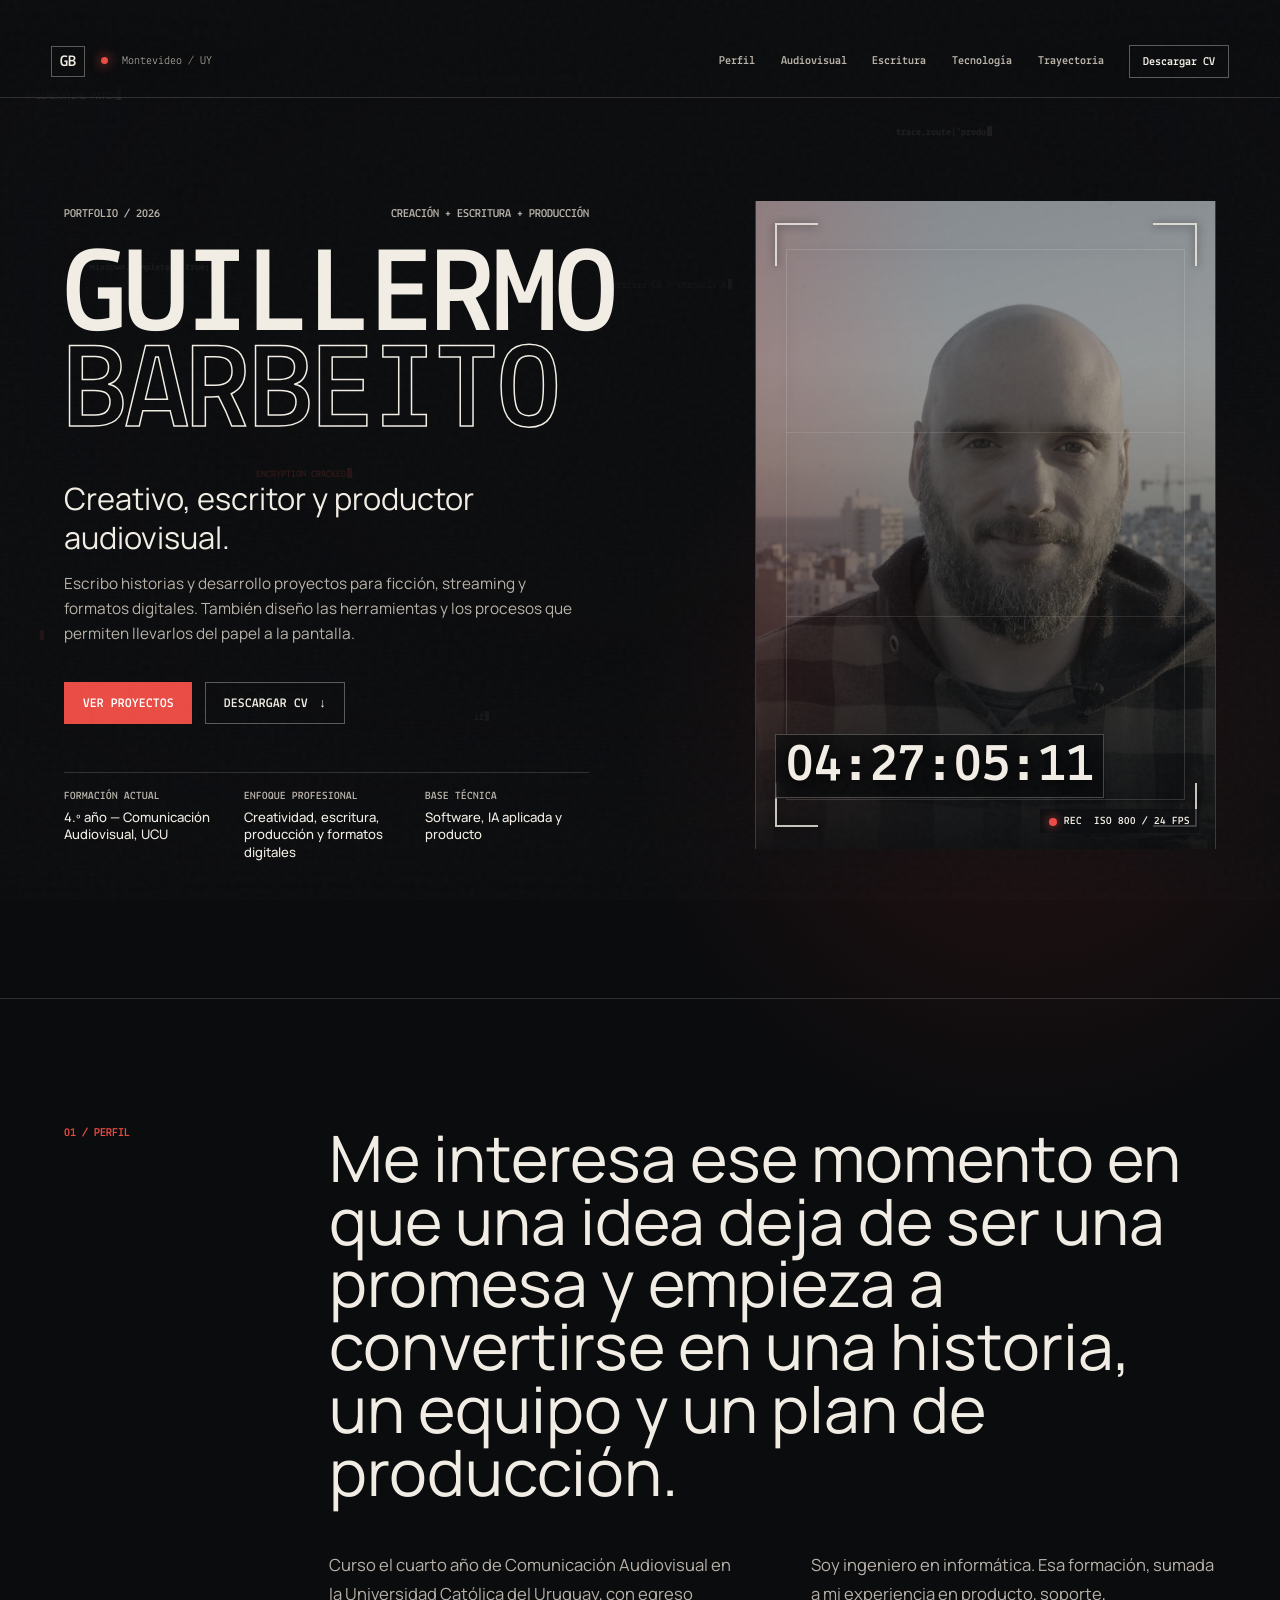
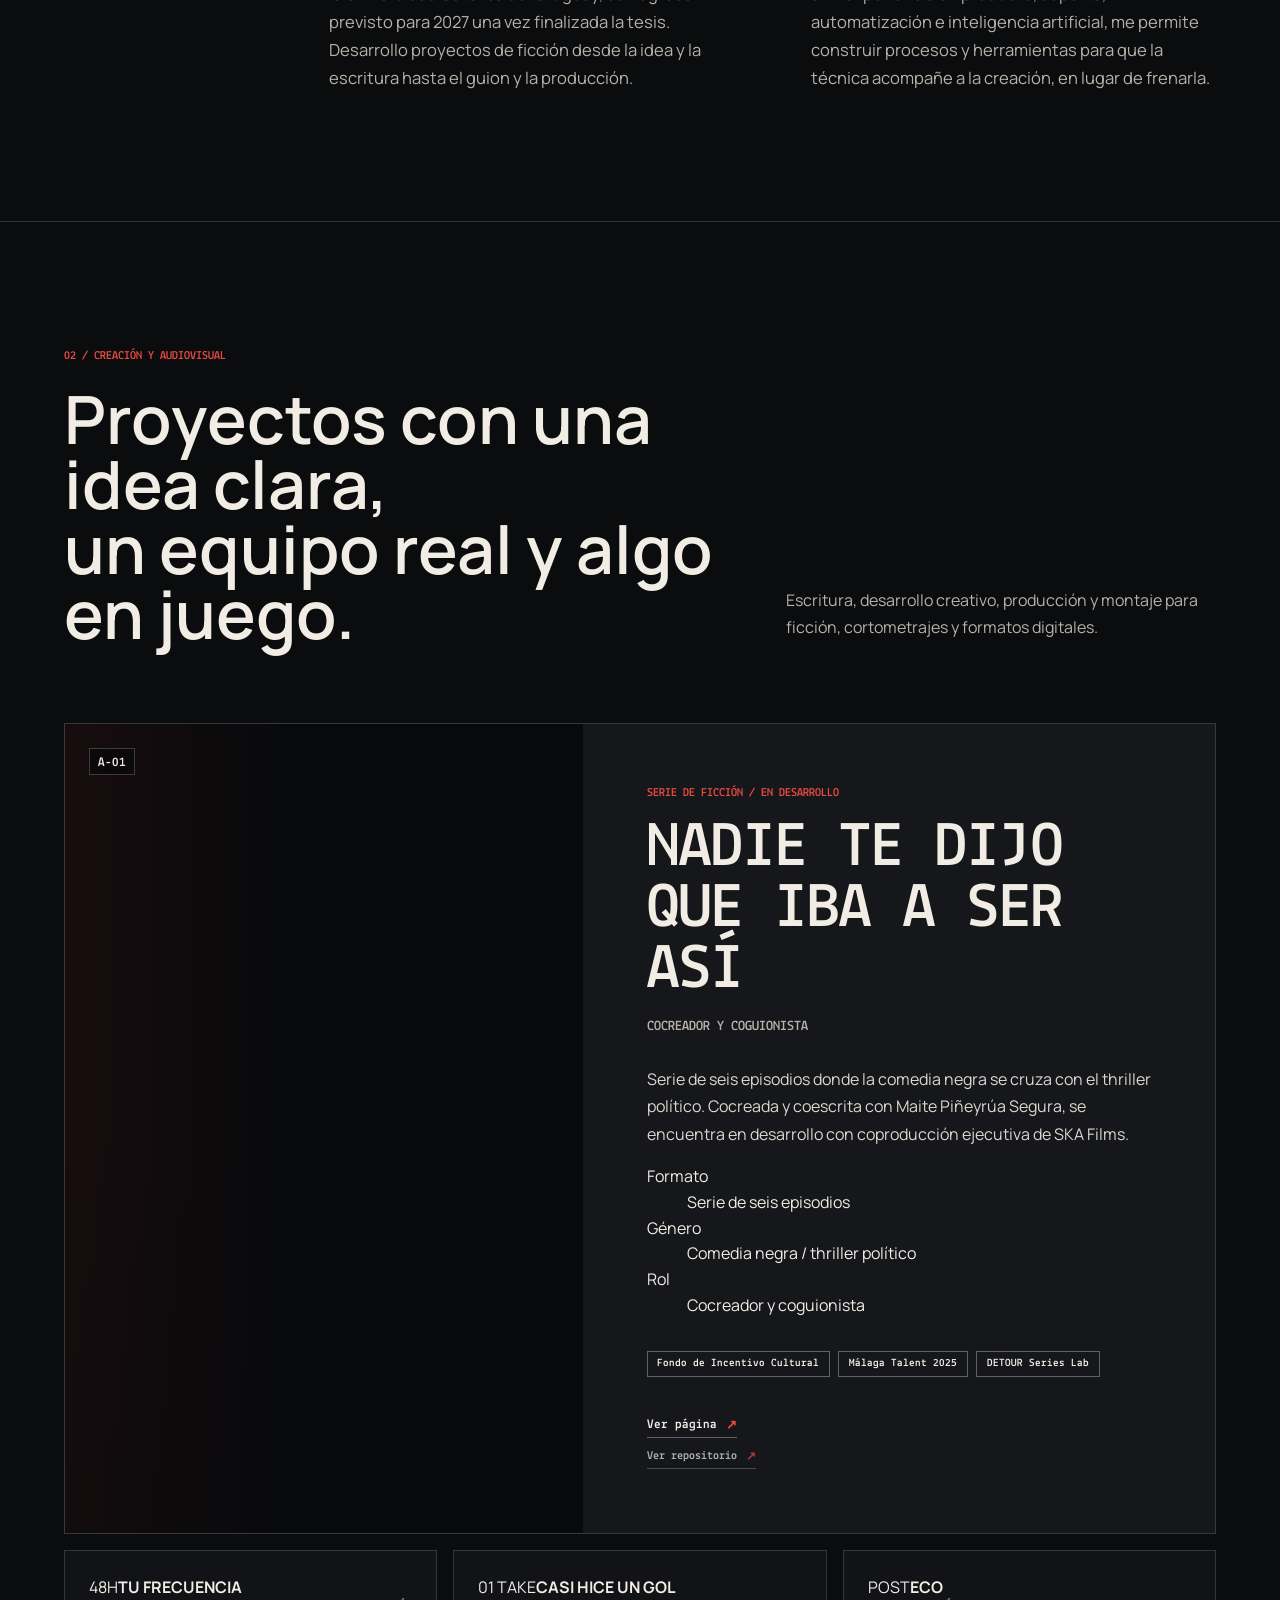
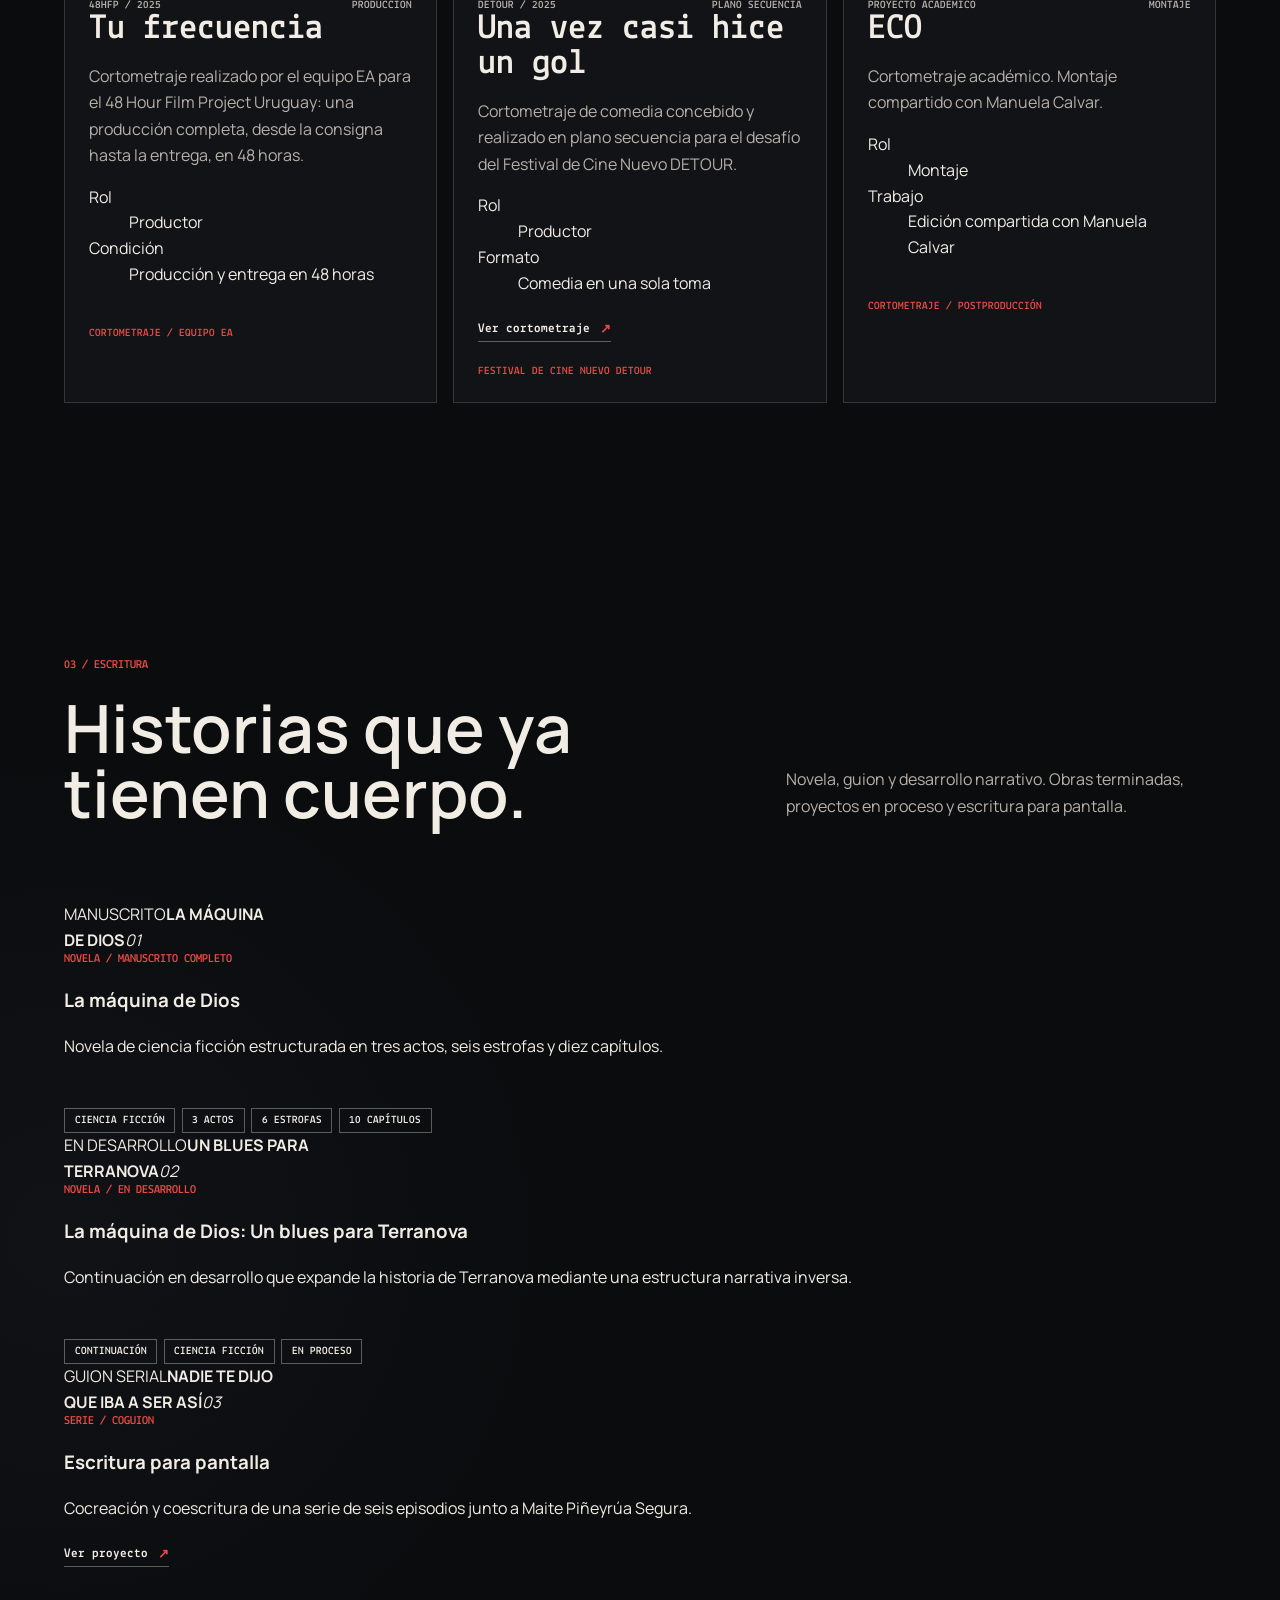
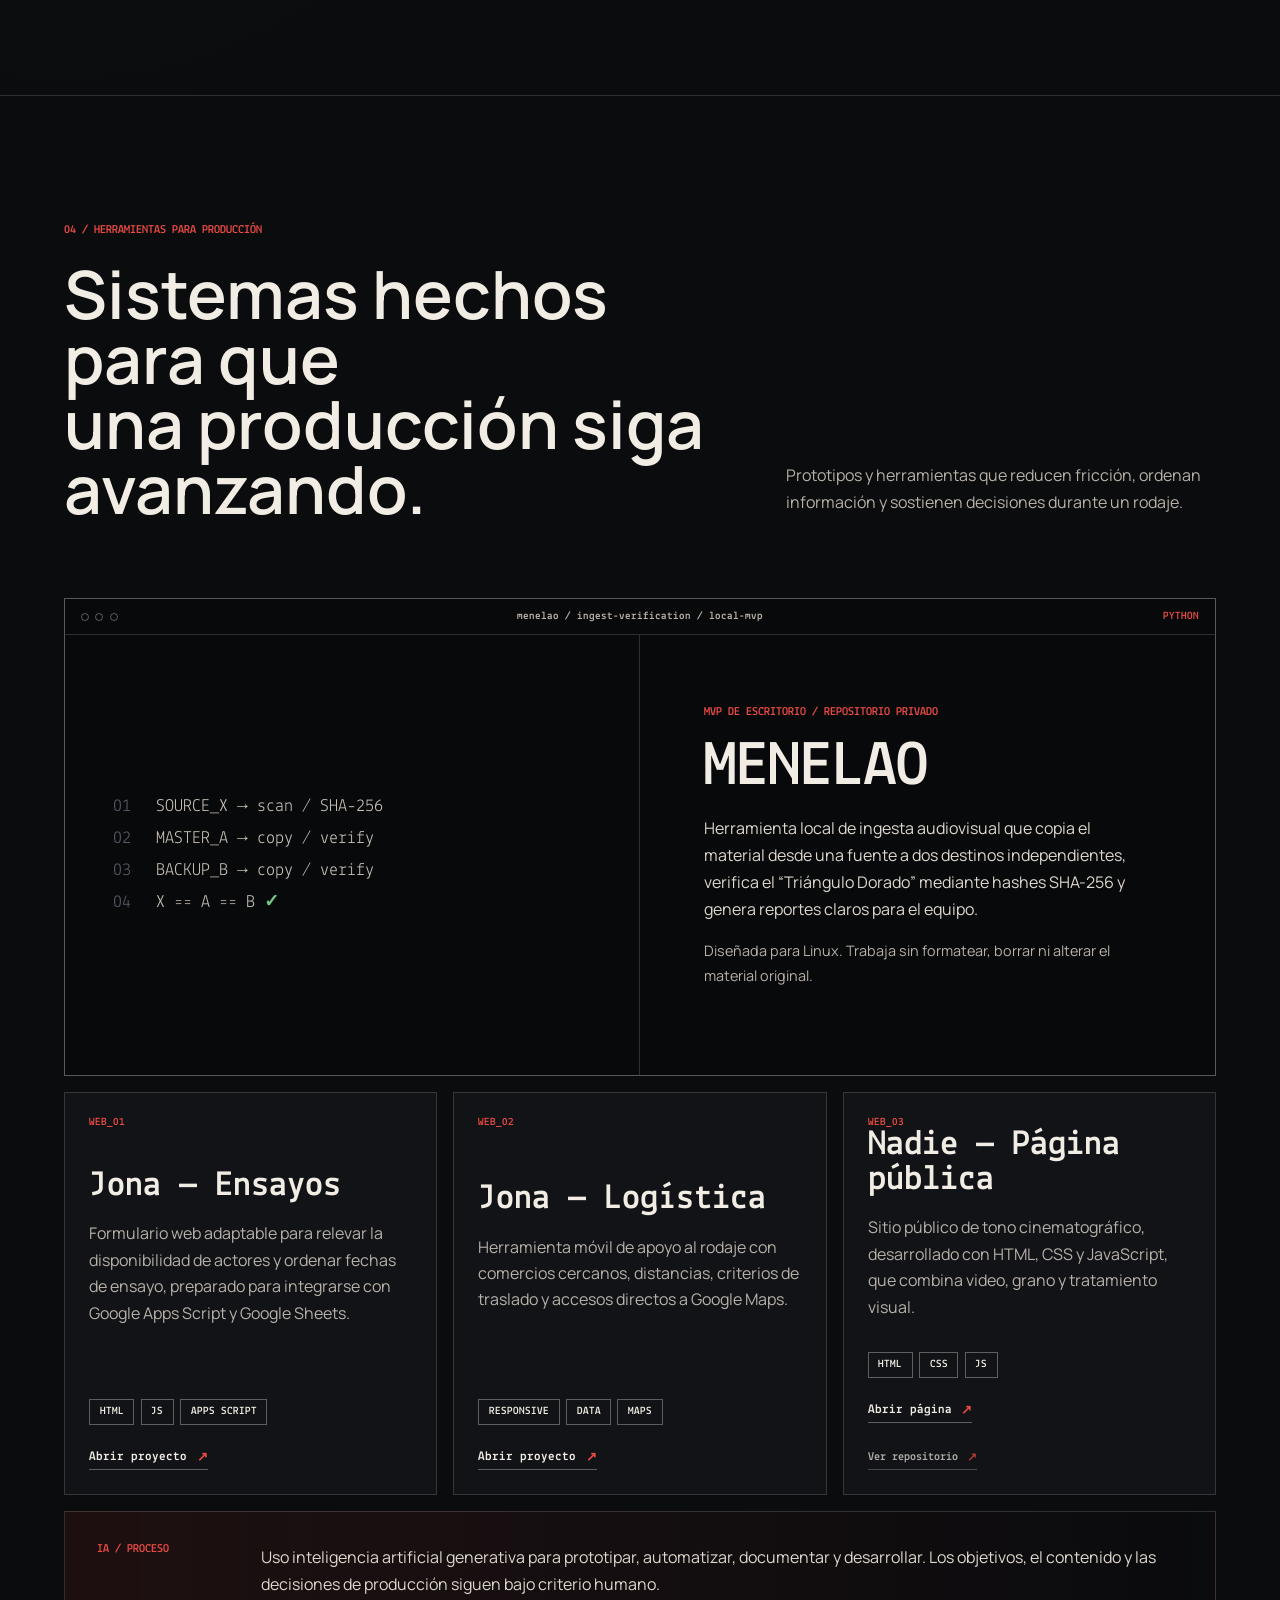
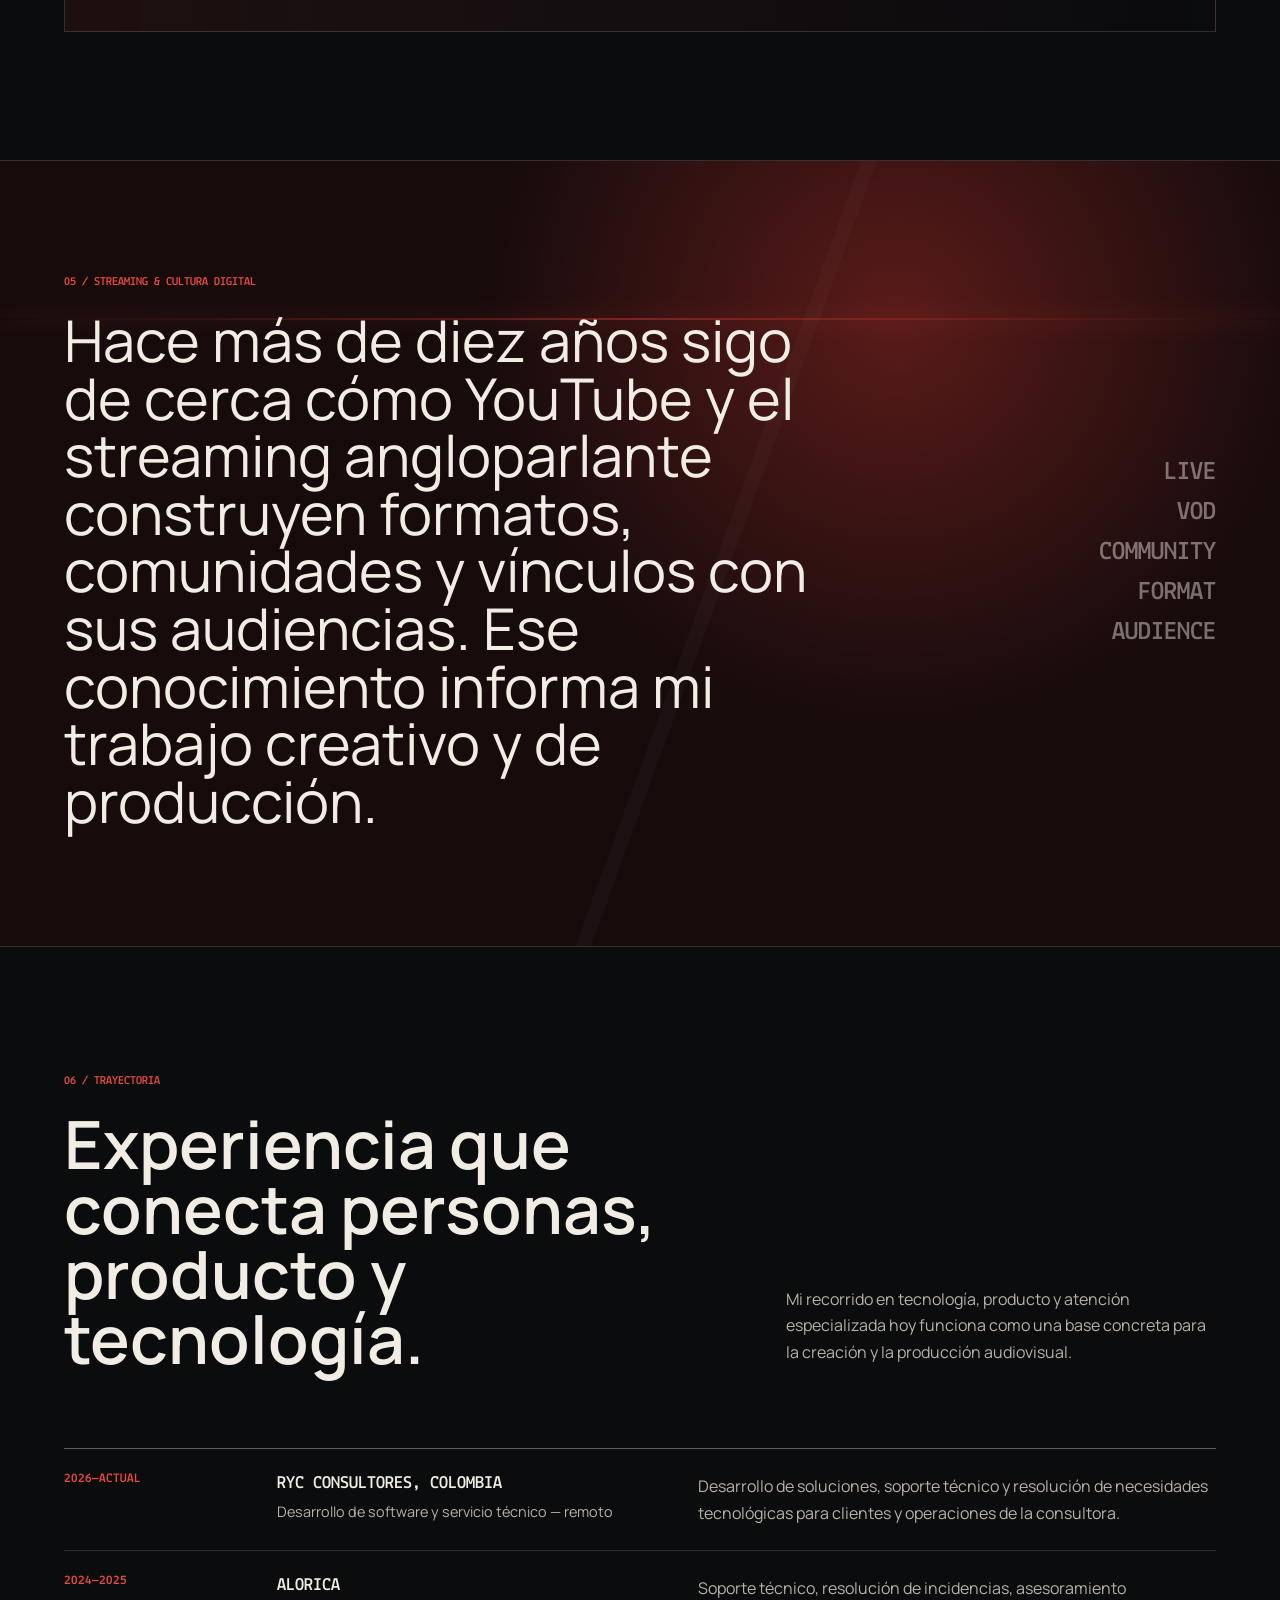
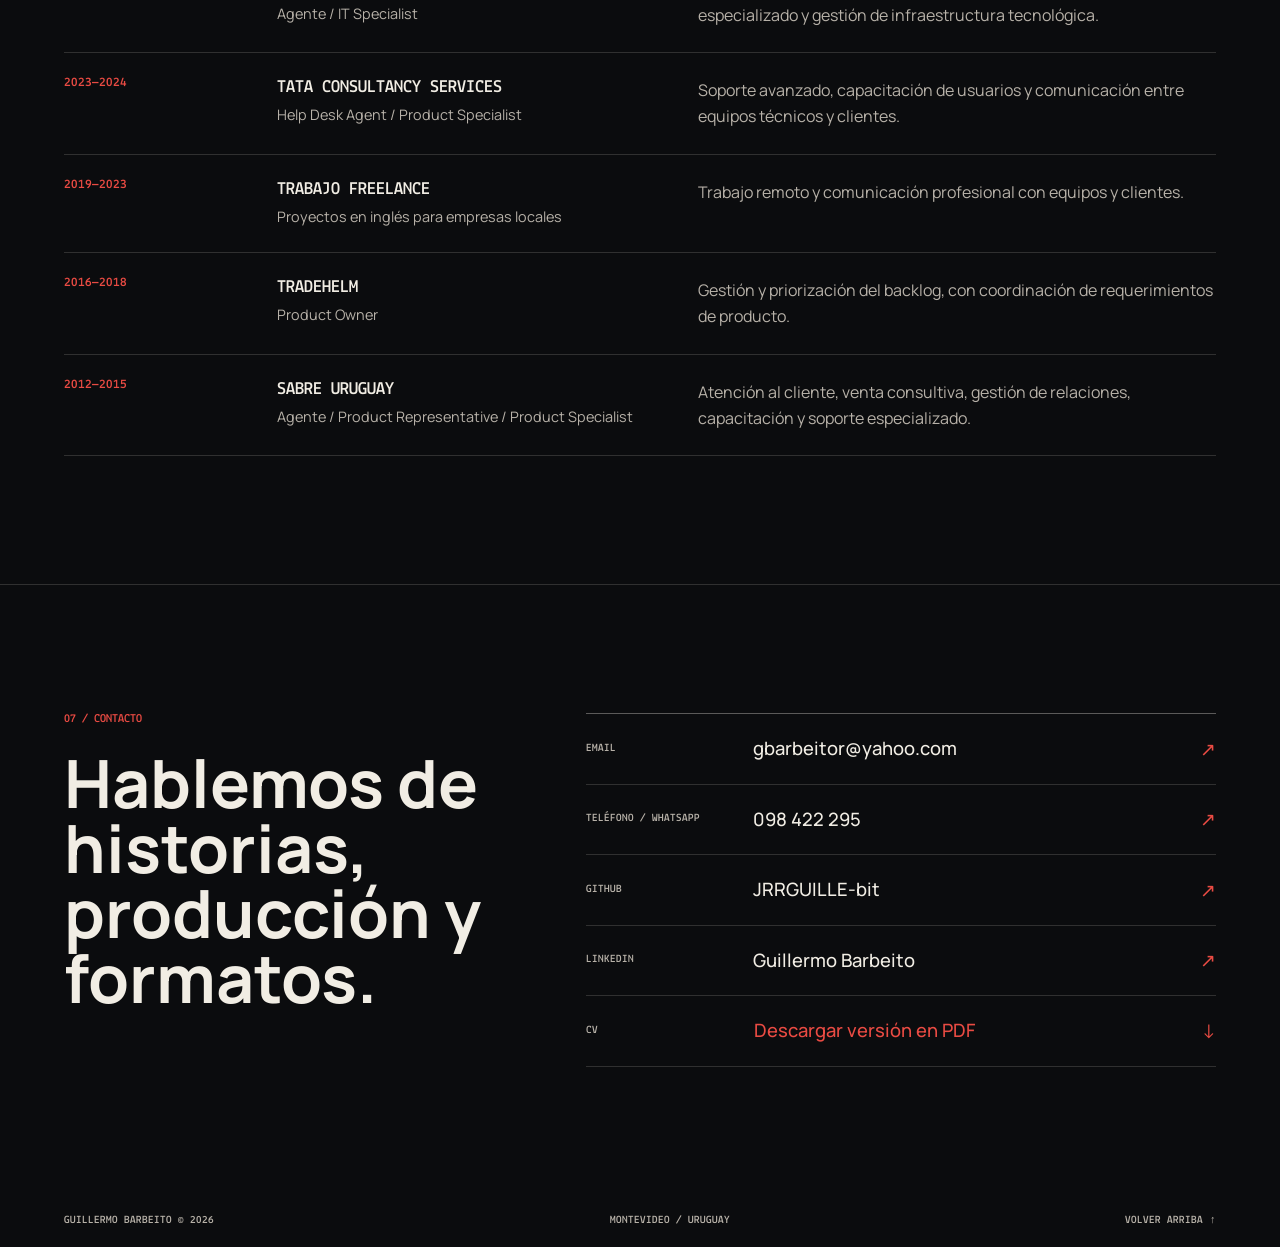
==== commit 47f14a1a: "Profundizar proyectos y sumar sección de escritura" ====
--- a/index.html
+++ b/index.html
@@ -1 +1,424 @@
-<!doctype html><html lang="es-UY"><head><meta charset="utf-8"><meta name="viewport" content="width=device-width, initial-scale=1"><meta name="theme-color" content="#0c0d0f"><meta name="color-scheme" content="dark"><title>Guillermo Barbeito — Creativo, escritor y productor audiovisual</title><meta name="description" content="Portfolio profesional de Guillermo Barbeito: creativo, escritor y productor audiovisual. Ficción, streaming, formatos digitales y herramientas para producción."><meta name="author" content="Guillermo Barbeito"><meta name="robots" content="index, follow, max-image-preview:large"><meta name="google-site-verification" content="N3N9ww8UlENGI34N0jalMqL5cs5qbOLsxG3eL_jdU_I"><link rel="canonical" href="https://jrrguille-bit.github.io/guillermo-barbeito/"><meta property="og:type" content="website"><meta property="og:locale" content="es_UY"><meta property="og:site_name" content="Guillermo Barbeito"><meta property="og:title" content="Guillermo Barbeito — Creativo, escritor y productor audiovisual"><meta property="og:description" content="Historias, producción audiovisual, streaming y herramientas para llevar ideas del papel a la pantalla."><meta property="og:url" content="https://jrrguille-bit.github.io/guillermo-barbeito/"><meta property="og:image" content="https://jrrguille-bit.github.io/guillermo-barbeito/Nadie%20te%20dijo%20que%20iba%20a%20ser%20as%C3%AD_Foto%20Guillermo.jpg"><meta property="og:image:type" content="image/jpeg"><meta property="og:image:width" content="2048"><meta property="og:image:height" content="1365"><meta property="og:image:alt" content="Retrato profesional de Guillermo Barbeito en Montevideo"><meta name="twitter:card" content="summary_large_image"><meta name="twitter:title" content="Guillermo Barbeito — Creativo, escritor y productor audiovisual"><meta name="twitter:description" content="Historias, producción audiovisual, streaming y herramientas para llevar ideas del papel a la pantalla."><meta name="twitter:image" content="https://jrrguille-bit.github.io/guillermo-barbeito/Nadie%20te%20dijo%20que%20iba%20a%20ser%20as%C3%AD_Foto%20Guillermo.jpg"><meta name="twitter:image:alt" content="Retrato profesional de Guillermo Barbeito en Montevideo"><link rel="icon" href="assets/favicon.svg" type="image/svg+xml"><link rel="preconnect" href="https://fonts.googleapis.com"><link rel="preconnect" href="https://fonts.gstatic.com" crossorigin><link href="https://fonts.googleapis.com/css2?family=Lekton:wght@400;700&family=Manrope:wght@400;500;600;700&display=swap" rel="stylesheet"><script>document.documentElement.classList.add('js');</script><link rel="stylesheet" href="styles.css"><link rel="stylesheet" href="visual-qa.css"><link rel="stylesheet" href="code-background.css"><style>html { scroll-padding-top: 84px; }section[id] { scroll-margin-top: 84px; }a:focus-visible, button:focus-visible { outline: 2px solid #e94b43; outline-offset: 4px; }.project-links { display: flex; flex-direction: column; align-items: flex-start; gap: .15rem; }.text-link-secondary { opacity: .7; font-size: .74rem; }.reveal { opacity: 1; transform: none; }.js .reveal { opacity: 0; transform: translateY(22px); transition: opacity .7s ease, transform .7s ease; }.js .reveal.is-visible { opacity: 1; transform: translateY(0); }@media (prefers-reduced-motion: reduce) {.js .reveal { opacity: 1; transform: none; transition: none; }}</style><script type="application/ld+json">{"@context": "https://schema.org","@type": "Person","name": "Guillermo Barbeito","url": "https://jrrguille-bit.github.io/guillermo-barbeito/","image": "https://jrrguille-bit.github.io/guillermo-barbeito/Nadie%20te%20dijo%20que%20iba%20a%20ser%20as%C3%AD_Foto%20Guillermo.jpg","email": "mailto:gbarbeitor@yahoo.com","telephone": "+59898422295","address": {"@type": "PostalAddress","addressLocality": "Montevideo","addressCountry": "UY"},"jobTitle": "Creativo, escritor y productor audiovisual","worksFor": {"@type": "Organization","name": "RyC Consultores"},"alumniOf": {"@type": "CollegeOrUniversity","name": "Universidad Católica del Uruguay"},"sameAs": ["https://github.com/JRRGUILLE-bit","https://www.linkedin.com/in/guillermo-barbeito-040632340/"],"knowsAbout": ["Desarrollo creativo","Escritura","Guion audiovisual","Producción audiovisual","Streaming","Formatos digitales","Inteligencia artificial aplicada","Desarrollo de software","Gestión de producto"]}</script></head><body><a class="skip-link" href="#contenido">Saltar al contenido</a><header class="site-header" aria-label="Navegación principal"><a class="brand" href="#inicio" aria-label="Ir al inicio"><span class="brand-mark">GB</span><span class="brand-status"><i></i> Montevideo / UY</span></a><button class="nav-toggle" type="button" aria-expanded="false" aria-controls="site-nav">Menú</button><nav id="site-nav" class="site-nav"><a href="#perfil">Perfil</a><a href="#audiovisual">Audiovisual</a><a href="#tecnologia">Tecnología</a><a href="#trayectoria">Trayectoria</a><a class="nav-cv" href="Guillermo-Barbeito-CV.pdf" download>Descargar CV</a></nav></header><main id="contenido"><section id="inicio" class="hero section-grid"><div class="hero-copy reveal"><p class="eyebrow"><span>PORTFOLIO / 2026</span><span>CREACIÓN + ESCRITURA + PRODUCCIÓN</span></p><h1>Guillermo<br><span>Barbeito</span></h1><p class="hero-role">Creativo, escritor y productor audiovisual.</p><p class="hero-summary">Escribo historias y desarrollo proyectos para ficción, streaming y formatos digitales. También diseño las herramientas y los procesos que permiten llevarlos del papel a la pantalla.</p><div class="hero-actions"><a class="button button-primary" href="#audiovisual">Ver proyectos</a><a class="button button-ghost" href="Guillermo-Barbeito-CV.pdf" download>Descargar CV <span aria-hidden="true">↓</span></a></div><div class="hero-meta" aria-label="Datos profesionales"><div><span>Formación actual</span><strong>4.º año — Comunicación Audiovisual, UCU</strong></div><div><span>Enfoque profesional</span><strong>Creatividad, escritura, producción y formatos digitales</strong></div><div><span>Base técnica</span><strong>Software, IA aplicada y producto</strong></div></div></div><div class="hero-visual reveal" aria-label="Retrato de Guillermo Barbeito"><div class="portrait-wrap"><img src="Nadie%20te%20dijo%20que%20iba%20a%20ser%20as%C3%AD_Foto%20Guillermo.jpg" width="2048" height="1365" alt="Retrato profesional de Guillermo Barbeito" fetchpriority="high" decoding="async"><div class="portrait-overlay"></div></div><div class="timecode" aria-hidden="true">00:04:27:18</div><div class="frame-label frame-label-bottom" aria-hidden="true">REC ● / ISO 800 / 24 FPS</div></div></section><section id="perfil" class="statement section-pad reveal"><div class="section-index">01 / PERFIL</div><div class="statement-copy"><p class="lead">Me interesa ese momento en que una idea deja de ser una promesa y empieza a convertirse en una historia, un equipo y un plan de producción.</p><div class="statement-columns"><p>Curso el cuarto año de Comunicación Audiovisual en la Universidad Católica del Uruguay, con egreso previsto para 2027 una vez finalizada la tesis. Desarrollo proyectos de ficción desde la idea y la escritura hasta el guion y la producción.</p><p>Soy ingeniero en informática. Esa formación, sumada a mi experiencia en producto, soporte, automatización e inteligencia artificial, me permite construir procesos y herramientas para que la técnica acompañe a la creación, en lugar de frenarla.</p></div></div></section><section id="audiovisual" class="section-pad projects-section"><div class="section-heading reveal"><div><div class="section-index">02 / CREACIÓN Y AUDIOVISUAL</div><h2>Proyectos con una idea clara,<br>un equipo real y algo en juego.</h2></div><p>Escritura, desarrollo creativo, producción y montaje para ficción, cortometrajes y formatos digitales.</p></div><article class="project-feature reveal"><div class="project-feature-art" aria-hidden="true"><span class="project-number">A-01</span><div class="signal-lines"></div><div class="feature-title-ghost">NADIE</div></div><div class="project-feature-copy"><div class="project-kicker">SERIE DE FICCIÓN / EN DESARROLLO</div><h3>Nadie te dijo que iba a ser así</h3><p class="project-role">Cocreador y coguionista</p><p>Serie de seis episodios donde la comedia negra se cruza con el thriller político. Cocreada y coescrita con Maite Piñeyrúa Segura, se encuentra en desarrollo con coproducción ejecutiva de SKA Films.</p><ul class="project-badges" aria-label="Reconocimientos"><li>Fondo de Incentivo Cultural</li><li>Málaga Talent 2025</li><li>DETOUR Series Lab</li></ul><div class="project-links" aria-label="Enlaces de Nadie te dijo que iba a ser así"><a class="text-link" href="https://jrrguille-bit.github.io/Nadie-Publico/" target="_blank" rel="noopener noreferrer">Ver página <span>↗</span></a><a class="text-link text-link-secondary" href="https://github.com/JRRGUILLE-bit/Nadie-Publico" target="_blank" rel="noopener noreferrer">Ver repositorio <span>↗</span></a></div></div></article><div class="project-grid"><article class="project-card reveal"><div class="card-top"><span>48HFP / 2025</span><span>PRODUCCIÓN</span></div><h3>Tu frecuencia</h3><p>Cortometraje realizado por el equipo EA para el 48 Hour Film Project Uruguay: una producción completa, desde la consigna hasta la entrega, en 48 horas.</p><a class="text-link" href="https://drive.google.com/file/d/17Etin_c2HY3x_KFnIKXF1B8fqa9pQQms/view" target="_blank" rel="noopener noreferrer">Ver cortometraje <span>↗</span></a><div class="card-footer">ROL / PRODUCTOR</div></article><article class="project-card reveal"><div class="card-top"><span>DETOUR / 2025</span><span>PLANO SECUENCIA</span></div><h3>Una vez casi hice un gol</h3><p>Cortometraje de comedia concebido y realizado en plano secuencia para el desafío del Festival de Cine Nuevo DETOUR.</p><div class="card-footer">ROL / PRODUCTOR</div></article><article class="project-card reveal"><div class="card-top"><span>PROYECTO ACADÉMICO</span><span>POST</span></div><h3>ECO</h3><p>Cortometraje académico. Montaje compartido con Manuela Calvar.</p><div class="card-footer">ROL / MONTAJE</div></article></div></section><section id="tecnologia" class="section-pad tech-section"><div class="section-heading reveal"><div><div class="section-index">03 / HERRAMIENTAS PARA PRODUCCIÓN</div><h2>Sistemas hechos para que<br>una producción siga avanzando.</h2></div><p>Prototipos y herramientas que reducen fricción, ordenan información y sostienen decisiones durante un rodaje.</p></div><div class="terminal reveal" aria-label="Proyecto destacado MENELAO"><div class="terminal-bar"><span class="terminal-dots" aria-hidden="true"><i></i><i></i><i></i></span><span>menelao / ingest-verification / local-mvp</span><span>PYTHON</span></div><div class="terminal-body"><div class="terminal-code" aria-hidden="true"><p><span>01</span> SOURCE_X  → scan / SHA-256</p><p><span>02</span> MASTER_A  → copy / verify</p><p><span>03</span> BACKUP_B  → copy / verify</p><p><span>04</span> X == A == B <b>✓</b></p></div><div class="terminal-copy"><div class="project-kicker">MVP DE ESCRITORIO / REPOSITORIO PRIVADO</div><h3>MENELAO</h3><p>Herramienta local de ingesta audiovisual que copia el material desde una fuente a dos destinos independientes, verifica el “Triángulo Dorado” mediante hashes SHA-256 y genera reportes claros para el equipo.</p><p class="muted">Diseñada para Linux. Trabaja sin formatear, borrar ni alterar el material original.</p></div></div></div><div class="tool-grid"><article class="tool-card reveal"><div class="tool-code">WEB_01</div><h3>Jona — Ensayos</h3><p>Formulario web adaptable para relevar la disponibilidad de actores y ordenar fechas de ensayo, preparado para integrarse con Google Apps Script y Google Sheets.</p><div class="tech-tags"><span>HTML</span><span>JS</span><span>APPS SCRIPT</span></div><a class="text-link" href="https://jrrguille-bit.github.io/jona-ensayos/" target="_blank" rel="noopener noreferrer">Abrir proyecto <span>↗</span></a></article><article class="tool-card reveal"><div class="tool-code">WEB_02</div><h3>Jona — Logística</h3><p>Herramienta móvil de apoyo al rodaje con comercios cercanos, distancias, criterios de traslado y accesos directos a Google Maps.</p><div class="tech-tags"><span>RESPONSIVE</span><span>DATA</span><span>MAPS</span></div><a class="text-link" href="https://jrrguille-bit.github.io/jona-logistica-mapa/" target="_blank" rel="noopener noreferrer">Abrir proyecto <span>↗</span></a></article><article class="tool-card reveal"><div class="tool-code">WEB_03</div><h3>Nadie — Página pública</h3><p>Sitio público de tono cinematográfico, desarrollado con HTML, CSS y JavaScript, que combina video, grano y tratamiento visual.</p><div class="tech-tags"><span>HTML</span><span>CSS</span><span>JS</span></div><div class="project-links"><a class="text-link" href="https://jrrguille-bit.github.io/Nadie-Publico/" target="_blank" rel="noopener noreferrer">Abrir página <span>↗</span></a><a class="text-link text-link-secondary" href="https://github.com/JRRGUILLE-bit/Nadie-Publico" target="_blank" rel="noopener noreferrer">Ver repositorio <span>↗</span></a></div></article></div><div class="ai-note reveal"><span class="ai-note-label">IA / PROCESO</span><p>Uso inteligencia artificial generativa para prototipar, automatizar, documentar y desarrollar. Los objetivos, el contenido y las decisiones de producción siguen bajo criterio humano.</p></div></section><section class="streaming-band reveal" aria-label="Conocimiento de streaming y cultura digital"><div class="streaming-scan" aria-hidden="true"></div><div class="streaming-copy"><div class="section-index">04 / STREAMING & CULTURA DIGITAL</div><p>Hace más de diez años sigo de cerca cómo YouTube y el streaming angloparlante construyen formatos, comunidades y vínculos con sus audiencias. Ese conocimiento informa mi trabajo creativo y de producción.</p></div><div class="streaming-data" aria-hidden="true"><span>LIVE</span><span>VOD</span><span>COMMUNITY</span><span>FORMAT</span><span>AUDIENCE</span></div></section><section id="trayectoria" class="section-pad experience-section"><div class="section-heading reveal"><div><div class="section-index">05 / TRAYECTORIA</div><h2>Experiencia que conecta personas,<br>producto y tecnología.</h2></div><p>Mi recorrido en tecnología, producto y atención especializada hoy funciona como una base concreta para la creación y la producción audiovisual.</p></div><div class="timeline"><article class="timeline-item reveal"><div class="timeline-date">2026—ACTUAL</div><div><h3>RyC Consultores, Colombia</h3><p>Desarrollo de software y servicio técnico — remoto</p></div><p>Desarrollo de soluciones, soporte técnico y resolución de necesidades tecnológicas para clientes y operaciones de la consultora.</p></article><article class="timeline-item reveal"><div class="timeline-date">2024—2025</div><div><h3>Alorica</h3><p>Agente / IT Specialist</p></div><p>Soporte técnico, resolución de incidencias, asesoramiento especializado y gestión de infraestructura tecnológica.</p></article><article class="timeline-item reveal"><div class="timeline-date">2023—2024</div><div><h3>Tata Consultancy Services</h3><p>Help Desk Agent / Product Specialist</p></div><p>Soporte avanzado, capacitación de usuarios y comunicación entre equipos técnicos y clientes.</p></article><article class="timeline-item reveal"><div class="timeline-date">2019—2023</div><div><h3>Trabajo freelance</h3><p>Proyectos en inglés para empresas locales</p></div><p>Trabajo remoto y comunicación profesional con equipos y clientes.</p></article><article class="timeline-item reveal"><div class="timeline-date">2016—2018</div><div><h3>Tradehelm</h3><p>Product Owner</p></div><p>Gestión y priorización del backlog, con coordinación de requerimientos de producto.</p></article><article class="timeline-item reveal"><div class="timeline-date">2012—2015</div><div><h3>Sabre Uruguay</h3><p>Agente / Product Representative / Product Specialist</p></div><p>Atención al cliente, venta consultiva, gestión de relaciones, capacitación y soporte especializado.</p></article></div></section><section id="contacto" class="contact section-pad reveal"><div><div class="section-index">06 / CONTACTO</div><h2>Hablemos de historias,<br>producción y formatos.</h2></div><div class="contact-actions"><a class="contact-line" href="mailto:gbarbeitor@yahoo.com"><span>EMAIL</span><strong>gbarbeitor@yahoo.com</strong><i>↗</i></a><a class="contact-line" href="https://wa.me/59898422295" target="_blank" rel="noopener noreferrer" aria-label="Contactar a Guillermo Barbeito por WhatsApp"><span>TELÉFONO / WHATSAPP</span><strong>098 422 295</strong><i>↗</i></a><a class="contact-line" href="https://github.com/JRRGUILLE-bit" target="_blank" rel="noopener noreferrer"><span>GITHUB</span><strong>JRRGUILLE-bit</strong><i>↗</i></a><a class="contact-line" href="https://www.linkedin.com/in/guillermo-barbeito-040632340/" target="_blank" rel="noopener noreferrer" data-linkedin="true"><span>LINKEDIN</span><strong>Guillermo Barbeito</strong><i>↗</i></a><a class="contact-line contact-download" href="Guillermo-Barbeito-CV.pdf" download><span>CV</span><strong>Descargar versión en PDF</strong><i>↓</i></a></div></section></main><footer class="site-footer"><span>GUILLERMO BARBEITO © <span id="year">2026</span></span><span>MONTEVIDEO / URUGUAY</span><a href="#inicio">VOLVER ARRIBA ↑</a></footer><script src="script.js" defer></script></body></html>+<!doctype html>
+<html lang="es-UY">
+<head>
+  <meta charset="utf-8">
+  <meta name="viewport" content="width=device-width, initial-scale=1">
+  <meta name="theme-color" content="#0c0d0f">
+  <meta name="color-scheme" content="dark">
+
+  <title>Guillermo Barbeito — Creativo, escritor y productor audiovisual</title>
+  <meta name="description" content="Portfolio profesional de Guillermo Barbeito: creativo, escritor y productor audiovisual. Ficción, streaming, formatos digitales y herramientas para producción.">
+  <meta name="author" content="Guillermo Barbeito">
+  <meta name="robots" content="index, follow, max-image-preview:large">
+  <meta name="google-site-verification" content="N3N9ww8UlENGI34N0jalMqL5cs5qbOLsxG3eL_jdU_I">
+  <link rel="canonical" href="https://jrrguille-bit.github.io/guillermo-barbeito/">
+
+  <meta property="og:type" content="website">
+  <meta property="og:locale" content="es_UY">
+  <meta property="og:site_name" content="Guillermo Barbeito">
+  <meta property="og:title" content="Guillermo Barbeito — Creativo, escritor y productor audiovisual">
+  <meta property="og:description" content="Historias, producción audiovisual, streaming y herramientas para llevar ideas del papel a la pantalla.">
+  <meta property="og:url" content="https://jrrguille-bit.github.io/guillermo-barbeito/">
+  <meta property="og:image" content="https://jrrguille-bit.github.io/guillermo-barbeito/Nadie%20te%20dijo%20que%20iba%20a%20ser%20as%C3%AD_Foto%20Guillermo.jpg">
+  <meta property="og:image:type" content="image/jpeg">
+  <meta property="og:image:width" content="2048">
+  <meta property="og:image:height" content="1365">
+  <meta property="og:image:alt" content="Retrato profesional de Guillermo Barbeito en Montevideo">
+
+  <meta name="twitter:card" content="summary_large_image">
+  <meta name="twitter:title" content="Guillermo Barbeito — Creativo, escritor y productor audiovisual">
+  <meta name="twitter:description" content="Historias, producción audiovisual, streaming y herramientas para llevar ideas del papel a la pantalla.">
+  <meta name="twitter:image" content="https://jrrguille-bit.github.io/guillermo-barbeito/Nadie%20te%20dijo%20que%20iba%20a%20ser%20as%C3%AD_Foto%20Guillermo.jpg">
+  <meta name="twitter:image:alt" content="Retrato profesional de Guillermo Barbeito en Montevideo">
+
+  <link rel="icon" href="assets/favicon.svg" type="image/svg+xml">
+  <link rel="preconnect" href="https://fonts.googleapis.com">
+  <link rel="preconnect" href="https://fonts.gstatic.com" crossorigin>
+  <link href="https://fonts.googleapis.com/css2?family=Lekton:wght@400;700&family=Manrope:wght@400;500;600;700&display=swap" rel="stylesheet">
+  <script>document.documentElement.classList.add('js');</script>
+  <link rel="stylesheet" href="styles.css">
+  <link rel="stylesheet" href="visual-qa.css">
+  <link rel="stylesheet" href="code-background.css">
+  <link rel="stylesheet" href="portfolio-depth.css">
+  <style>
+    html { scroll-padding-top: 84px; }
+    section[id] { scroll-margin-top: 84px; }
+    a:focus-visible, button:focus-visible { outline: 2px solid #e94b43; outline-offset: 4px; }
+    .project-links { display: flex; flex-direction: column; align-items: flex-start; gap: .15rem; }
+    .text-link-secondary { opacity: .7; font-size: .74rem; }
+    .reveal { opacity: 1; transform: none; }
+    .js .reveal { opacity: 0; transform: translateY(22px); transition: opacity .7s ease, transform .7s ease; }
+    .js .reveal.is-visible { opacity: 1; transform: translateY(0); }
+    @media (prefers-reduced-motion: reduce) {
+      .js .reveal { opacity: 1; transform: none; transition: none; }
+    }
+  </style>
+
+  <script type="application/ld+json">
+  {
+    "@context": "https://schema.org",
+    "@type": "Person",
+    "name": "Guillermo Barbeito",
+    "url": "https://jrrguille-bit.github.io/guillermo-barbeito/",
+    "image": "https://jrrguille-bit.github.io/guillermo-barbeito/Nadie%20te%20dijo%20que%20iba%20a%20ser%20as%C3%AD_Foto%20Guillermo.jpg",
+    "email": "mailto:gbarbeitor@yahoo.com",
+    "telephone": "+59898422295",
+    "address": {
+      "@type": "PostalAddress",
+      "addressLocality": "Montevideo",
+      "addressCountry": "UY"
+    },
+    "jobTitle": "Creativo, escritor y productor audiovisual",
+    "worksFor": {
+      "@type": "Organization",
+      "name": "RyC Consultores"
+    },
+    "alumniOf": {
+      "@type": "CollegeOrUniversity",
+      "name": "Universidad Católica del Uruguay"
+    },
+    "sameAs": [
+      "https://github.com/JRRGUILLE-bit",
+      "https://www.linkedin.com/in/guillermo-barbeito-040632340/"
+    ],
+    "knowsAbout": [
+      "Desarrollo creativo",
+      "Escritura",
+      "Guion audiovisual",
+      "Producción audiovisual",
+      "Streaming",
+      "Formatos digitales",
+      "Inteligencia artificial aplicada",
+      "Desarrollo de software",
+      "Gestión de producto"
+    ]
+  }
+  </script>
+</head>
+<body>
+  <a class="skip-link" href="#contenido">Saltar al contenido</a>
+
+  <header class="site-header" aria-label="Navegación principal">
+    <a class="brand" href="#inicio" aria-label="Ir al inicio">
+      <span class="brand-mark">GB</span>
+      <span class="brand-status"><i></i> Montevideo / UY</span>
+    </a>
+    <button class="nav-toggle" type="button" aria-expanded="false" aria-controls="site-nav">Menú</button>
+    <nav id="site-nav" class="site-nav">
+      <a href="#perfil">Perfil</a>
+      <a href="#audiovisual">Audiovisual</a>
+      <a href="#escritura">Escritura</a>
+      <a href="#tecnologia">Tecnología</a>
+      <a href="#trayectoria">Trayectoria</a>
+      <a class="nav-cv" href="Guillermo-Barbeito-CV.pdf" download>Descargar CV</a>
+    </nav>
+  </header>
+
+  <main id="contenido">
+    <section id="inicio" class="hero section-grid">
+      <div class="hero-copy reveal">
+        <p class="eyebrow"><span>PORTFOLIO / 2026</span><span>CREACIÓN + ESCRITURA + PRODUCCIÓN</span></p>
+        <h1>Guillermo<br><span>Barbeito</span></h1>
+        <p class="hero-role">Creativo, escritor y productor audiovisual.</p>
+        <p class="hero-summary">Escribo historias y desarrollo proyectos para ficción, streaming y formatos digitales. También diseño las herramientas y los procesos que permiten llevarlos del papel a la pantalla.</p>
+        <div class="hero-actions">
+          <a class="button button-primary" href="#audiovisual">Ver proyectos</a>
+          <a class="button button-ghost" href="Guillermo-Barbeito-CV.pdf" download>Descargar CV <span aria-hidden="true">↓</span></a>
+        </div>
+        <div class="hero-meta" aria-label="Datos profesionales">
+          <div><span>Formación actual</span><strong>4.º año — Comunicación Audiovisual, UCU</strong></div>
+          <div><span>Enfoque profesional</span><strong>Creatividad, escritura, producción y formatos digitales</strong></div>
+          <div><span>Base técnica</span><strong>Software, IA aplicada y producto</strong></div>
+        </div>
+      </div>
+
+      <div class="hero-visual reveal" aria-label="Retrato de Guillermo Barbeito">
+        <div class="portrait-wrap">
+          <img src="Nadie%20te%20dijo%20que%20iba%20a%20ser%20as%C3%AD_Foto%20Guillermo.jpg" width="2048" height="1365" alt="Retrato profesional de Guillermo Barbeito" fetchpriority="high" decoding="async">
+          <div class="portrait-overlay"></div>
+        </div>
+        <div class="timecode" aria-hidden="true">00:04:27:18</div>
+        <div class="frame-label frame-label-bottom" aria-hidden="true">REC ● / ISO 800 / 24 FPS</div>
+      </div>
+    </section>
+
+    <section id="perfil" class="statement section-pad reveal">
+      <div class="section-index">01 / PERFIL</div>
+      <div class="statement-copy">
+        <p class="lead">Me interesa ese momento en que una idea deja de ser una promesa y empieza a convertirse en una historia, un equipo y un plan de producción.</p>
+        <div class="statement-columns">
+          <p>Curso el cuarto año de Comunicación Audiovisual en la Universidad Católica del Uruguay, con egreso previsto para 2027 una vez finalizada la tesis. Desarrollo proyectos de ficción desde la idea y la escritura hasta el guion y la producción.</p>
+          <p>Soy ingeniero en informática. Esa formación, sumada a mi experiencia en producto, soporte, automatización e inteligencia artificial, me permite construir procesos y herramientas para que la técnica acompañe a la creación, en lugar de frenarla.</p>
+        </div>
+      </div>
+    </section>
+
+    <section id="audiovisual" class="section-pad projects-section">
+      <div class="section-heading reveal">
+        <div>
+          <div class="section-index">02 / CREACIÓN Y AUDIOVISUAL</div>
+          <h2>Proyectos con una idea clara,<br>un equipo real y algo en juego.</h2>
+        </div>
+        <p>Escritura, desarrollo creativo, producción y montaje para ficción, cortometrajes y formatos digitales.</p>
+      </div>
+
+      <article class="project-feature reveal">
+        <div class="project-feature-art" aria-hidden="true">
+          <span class="project-number">A-01</span>
+          <div class="signal-lines"></div>
+          <div class="feature-title-ghost">NADIE</div>
+        </div>
+        <div class="project-feature-copy">
+          <div class="project-kicker">SERIE DE FICCIÓN / EN DESARROLLO</div>
+          <h3>Nadie te dijo que iba a ser así</h3>
+          <p class="project-role">Cocreador y coguionista</p>
+          <p>Serie de seis episodios donde la comedia negra se cruza con el thriller político. Cocreada y coescrita con Maite Piñeyrúa Segura, se encuentra en desarrollo con coproducción ejecutiva de SKA Films.</p>
+          <dl class="project-facts">
+            <div><dt>Formato</dt><dd>Serie de seis episodios</dd></div>
+            <div><dt>Género</dt><dd>Comedia negra / thriller político</dd></div>
+            <div><dt>Rol</dt><dd>Cocreador y coguionista</dd></div>
+          </dl>
+          <ul class="project-badges" aria-label="Reconocimientos">
+            <li>Fondo de Incentivo Cultural</li>
+            <li>Málaga Talent 2025</li>
+            <li>DETOUR Series Lab</li>
+          </ul>
+          <div class="project-links" aria-label="Enlaces de Nadie te dijo que iba a ser así">
+            <a class="text-link" href="https://jrrguille-bit.github.io/Nadie-Publico/" target="_blank" rel="noopener noreferrer">Ver página <span>↗</span></a>
+            <a class="text-link text-link-secondary" href="https://github.com/JRRGUILLE-bit/Nadie-Publico" target="_blank" rel="noopener noreferrer">Ver repositorio <span>↗</span></a>
+          </div>
+        </div>
+      </article>
+
+      <div class="project-grid project-grid-detailed">
+        <article class="project-card project-card-detailed reveal">
+          <div class="project-card-visual project-card-visual-frequency" aria-hidden="true"><span>48H</span><b>TU FRECUENCIA</b></div>
+          <div class="project-card-body">
+            <div class="card-top"><span>48HFP / 2025</span><span>PRODUCCIÓN</span></div>
+            <h3>Tu frecuencia</h3>
+            <p>Cortometraje realizado por el equipo EA para el 48 Hour Film Project Uruguay: una producción completa, desde la consigna hasta la entrega, en 48 horas.</p>
+            <dl class="project-facts project-facts-compact">
+              <div><dt>Rol</dt><dd>Productor</dd></div>
+              <div><dt>Condición</dt><dd>Producción y entrega en 48 horas</dd></div>
+            </dl>
+            <div class="card-footer">CORTOMETRAJE / EQUIPO EA</div>
+          </div>
+        </article>
+
+        <article class="project-card project-card-detailed reveal">
+          <div class="project-card-visual project-card-visual-gol" aria-hidden="true"><span>01 TAKE</span><b>CASI HICE UN GOL</b></div>
+          <div class="project-card-body">
+            <div class="card-top"><span>DETOUR / 2025</span><span>PLANO SECUENCIA</span></div>
+            <h3>Una vez casi hice un gol</h3>
+            <p>Cortometraje de comedia concebido y realizado en plano secuencia para el desafío del Festival de Cine Nuevo DETOUR.</p>
+            <dl class="project-facts project-facts-compact">
+              <div><dt>Rol</dt><dd>Productor</dd></div>
+              <div><dt>Formato</dt><dd>Comedia en una sola toma</dd></div>
+            </dl>
+            <a class="text-link" href="https://drive.google.com/file/d/17Etin_c2HY3x_KFnIKXF1B8fqa9pQQms/view" target="_blank" rel="noopener noreferrer">Ver cortometraje <span>↗</span></a>
+            <div class="card-footer">FESTIVAL DE CINE NUEVO DETOUR</div>
+          </div>
+        </article>
+
+        <article class="project-card project-card-detailed reveal">
+          <div class="project-card-visual project-card-visual-eco" aria-hidden="true"><span>POST</span><b>ECO</b></div>
+          <div class="project-card-body">
+            <div class="card-top"><span>PROYECTO ACADÉMICO</span><span>MONTAJE</span></div>
+            <h3>ECO</h3>
+            <p>Cortometraje académico. Montaje compartido con Manuela Calvar.</p>
+            <dl class="project-facts project-facts-compact">
+              <div><dt>Rol</dt><dd>Montaje</dd></div>
+              <div><dt>Trabajo</dt><dd>Edición compartida con Manuela Calvar</dd></div>
+            </dl>
+            <div class="card-footer">CORTOMETRAJE / POSTPRODUCCIÓN</div>
+          </div>
+        </article>
+      </div>
+    </section>
+
+    <section id="escritura" class="section-pad writing-section">
+      <div class="section-heading reveal">
+        <div>
+          <div class="section-index">03 / ESCRITURA</div>
+          <h2>Historias que ya tienen cuerpo.</h2>
+        </div>
+        <p>Novela, guion y desarrollo narrativo. Obras terminadas, proyectos en proceso y escritura para pantalla.</p>
+      </div>
+
+      <div class="writing-grid">
+        <article class="writing-card writing-card-primary reveal">
+          <div class="writing-card-cover" aria-hidden="true"><span>MANUSCRITO</span><strong>LA MÁQUINA<br>DE DIOS</strong><i>01</i></div>
+          <div class="writing-card-copy">
+            <div class="project-kicker">NOVELA / MANUSCRITO COMPLETO</div>
+            <h3>La máquina de Dios</h3>
+            <p>Novela de ciencia ficción estructurada en tres actos, seis estrofas y diez capítulos.</p>
+            <div class="tech-tags"><span>CIENCIA FICCIÓN</span><span>3 ACTOS</span><span>6 ESTROFAS</span><span>10 CAPÍTULOS</span></div>
+          </div>
+        </article>
+
+        <article class="writing-card reveal">
+          <div class="writing-card-cover writing-card-cover-terranova" aria-hidden="true"><span>EN DESARROLLO</span><strong>UN BLUES PARA<br>TERRANOVA</strong><i>02</i></div>
+          <div class="writing-card-copy">
+            <div class="project-kicker">NOVELA / EN DESARROLLO</div>
+            <h3>La máquina de Dios: Un blues para Terranova</h3>
+            <p>Continuación en desarrollo que expande la historia de Terranova mediante una estructura narrativa inversa.</p>
+            <div class="tech-tags"><span>CONTINUACIÓN</span><span>CIENCIA FICCIÓN</span><span>EN PROCESO</span></div>
+          </div>
+        </article>
+
+        <article class="writing-card reveal">
+          <div class="writing-card-cover writing-card-cover-screen" aria-hidden="true"><span>GUION SERIAL</span><strong>NADIE TE DIJO<br>QUE IBA A SER ASÍ</strong><i>03</i></div>
+          <div class="writing-card-copy">
+            <div class="project-kicker">SERIE / COGUION</div>
+            <h3>Escritura para pantalla</h3>
+            <p>Cocreación y coescritura de una serie de seis episodios junto a Maite Piñeyrúa Segura.</p>
+            <a class="text-link" href="https://jrrguille-bit.github.io/Nadie-Publico/" target="_blank" rel="noopener noreferrer">Ver proyecto <span>↗</span></a>
+          </div>
+        </article>
+      </div>
+    </section>
+
+    <section id="tecnologia" class="section-pad tech-section">
+      <div class="section-heading reveal">
+        <div>
+          <div class="section-index">04 / HERRAMIENTAS PARA PRODUCCIÓN</div>
+          <h2>Sistemas hechos para que<br>una producción siga avanzando.</h2>
+        </div>
+        <p>Prototipos y herramientas que reducen fricción, ordenan información y sostienen decisiones durante un rodaje.</p>
+      </div>
+
+      <div class="terminal reveal" aria-label="Proyecto destacado MENELAO">
+        <div class="terminal-bar">
+          <span class="terminal-dots" aria-hidden="true"><i></i><i></i><i></i></span>
+          <span>menelao / ingest-verification / local-mvp</span>
+          <span>PYTHON</span>
+        </div>
+        <div class="terminal-body">
+          <div class="terminal-code" aria-hidden="true">
+            <p><span>01</span> SOURCE_X  → scan / SHA-256</p>
+            <p><span>02</span> MASTER_A  → copy / verify</p>
+            <p><span>03</span> BACKUP_B  → copy / verify</p>
+            <p><span>04</span> X == A == B <b>✓</b></p>
+          </div>
+          <div class="terminal-copy">
+            <div class="project-kicker">MVP DE ESCRITORIO / REPOSITORIO PRIVADO</div>
+            <h3>MENELAO</h3>
+            <p>Herramienta local de ingesta audiovisual que copia el material desde una fuente a dos destinos independientes, verifica el “Triángulo Dorado” mediante hashes SHA-256 y genera reportes claros para el equipo.</p>
+            <p class="muted">Diseñada para Linux. Trabaja sin formatear, borrar ni alterar el material original.</p>
+          </div>
+        </div>
+      </div>
+
+      <div class="tool-grid">
+        <article class="tool-card reveal">
+          <div class="tool-code">WEB_01</div>
+          <h3>Jona — Ensayos</h3>
+          <p>Formulario web adaptable para relevar la disponibilidad de actores y ordenar fechas de ensayo, preparado para integrarse con Google Apps Script y Google Sheets.</p>
+          <div class="tech-tags"><span>HTML</span><span>JS</span><span>APPS SCRIPT</span></div>
+          <a class="text-link" href="https://jrrguille-bit.github.io/jona-ensayos/" target="_blank" rel="noopener noreferrer">Abrir proyecto <span>↗</span></a>
+        </article>
+
+        <article class="tool-card reveal">
+          <div class="tool-code">WEB_02</div>
+          <h3>Jona — Logística</h3>
+          <p>Herramienta móvil de apoyo al rodaje con comercios cercanos, distancias, criterios de traslado y accesos directos a Google Maps.</p>
+          <div class="tech-tags"><span>RESPONSIVE</span><span>DATA</span><span>MAPS</span></div>
+          <a class="text-link" href="https://jrrguille-bit.github.io/jona-logistica-mapa/" target="_blank" rel="noopener noreferrer">Abrir proyecto <span>↗</span></a>
+        </article>
+
+        <article class="tool-card reveal">
+          <div class="tool-code">WEB_03</div>
+          <h3>Nadie — Página pública</h3>
+          <p>Sitio público de tono cinematográfico, desarrollado con HTML, CSS y JavaScript, que combina video, grano y tratamiento visual.</p>
+          <div class="tech-tags"><span>HTML</span><span>CSS</span><span>JS</span></div>
+          <div class="project-links">
+            <a class="text-link" href="https://jrrguille-bit.github.io/Nadie-Publico/" target="_blank" rel="noopener noreferrer">Abrir página <span>↗</span></a>
+            <a class="text-link text-link-secondary" href="https://github.com/JRRGUILLE-bit/Nadie-Publico" target="_blank" rel="noopener noreferrer">Ver repositorio <span>↗</span></a>
+          </div>
+        </article>
+      </div>
+
+      <div class="ai-note reveal">
+        <span class="ai-note-label">IA / PROCESO</span>
+        <p>Uso inteligencia artificial generativa para prototipar, automatizar, documentar y desarrollar. Los objetivos, el contenido y las decisiones de producción siguen bajo criterio humano.</p>
+      </div>
+    </section>
+
+    <section class="streaming-band reveal" aria-label="Conocimiento de streaming y cultura digital">
+      <div class="streaming-scan" aria-hidden="true"></div>
+      <div class="streaming-copy">
+        <div class="section-index">05 / STREAMING & CULTURA DIGITAL</div>
+        <p>Hace más de diez años sigo de cerca cómo YouTube y el streaming angloparlante construyen formatos, comunidades y vínculos con sus audiencias. Ese conocimiento informa mi trabajo creativo y de producción.</p>
+      </div>
+      <div class="streaming-data" aria-hidden="true">
+        <span>LIVE</span><span>VOD</span><span>COMMUNITY</span><span>FORMAT</span><span>AUDIENCE</span>
+      </div>
+    </section>
+
+    <section id="trayectoria" class="section-pad experience-section">
+      <div class="section-heading reveal">
+        <div>
+          <div class="section-index">06 / TRAYECTORIA</div>
+          <h2>Experiencia que conecta personas,<br>producto y tecnología.</h2>
+        </div>
+        <p>Mi recorrido en tecnología, producto y atención especializada hoy funciona como una base concreta para la creación y la producción audiovisual.</p>
+      </div>
+
+      <div class="timeline">
+        <article class="timeline-item reveal">
+          <div class="timeline-date">2026—ACTUAL</div>
+          <div><h3>RyC Consultores, Colombia</h3><p>Desarrollo de software y servicio técnico — remoto</p></div>
+          <p>Desarrollo de soluciones, soporte técnico y resolución de necesidades tecnológicas para clientes y operaciones de la consultora.</p>
+        </article>
+        <article class="timeline-item reveal">
+          <div class="timeline-date">2024—2025</div>
+          <div><h3>Alorica</h3><p>Agente / IT Specialist</p></div>
+          <p>Soporte técnico, resolución de incidencias, asesoramiento especializado y gestión de infraestructura tecnológica.</p>
+        </article>
+        <article class="timeline-item reveal">
+          <div class="timeline-date">2023—2024</div>
+          <div><h3>Tata Consultancy Services</h3><p>Help Desk Agent / Product Specialist</p></div>
+          <p>Soporte avanzado, capacitación de usuarios y comunicación entre equipos técnicos y clientes.</p>
+        </article>
+        <article class="timeline-item reveal">
+          <div class="timeline-date">2019—2023</div>
+          <div><h3>Trabajo freelance</h3><p>Proyectos en inglés para empresas locales</p></div>
+          <p>Trabajo remoto y comunicación profesional con equipos y clientes.</p>
+        </article>
+        <article class="timeline-item reveal">
+          <div class="timeline-date">2016—2018</div>
+          <div><h3>Tradehelm</h3><p>Product Owner</p></div>
+          <p>Gestión y priorización del backlog, con coordinación de requerimientos de producto.</p>
+        </article>
+        <article class="timeline-item reveal">
+          <div class="timeline-date">2012—2015</div>
+          <div><h3>Sabre Uruguay</h3><p>Agente / Product Representative / Product Specialist</p></div>
+          <p>Atención al cliente, venta consultiva, gestión de relaciones, capacitación y soporte especializado.</p>
+        </article>
+      </div>
+    </section>
+
+    <section id="contacto" class="contact section-pad reveal">
+      <div>
+        <div class="section-index">07 / CONTACTO</div>
+        <h2>Hablemos de historias,<br>producción y formatos.</h2>
+      </div>
+      <div class="contact-actions">
+        <a class="contact-line" href="mailto:gbarbeitor@yahoo.com"><span>EMAIL</span><strong>gbarbeitor@yahoo.com</strong><i>↗</i></a>
+        <a class="contact-line" href="https://wa.me/59898422295" target="_blank" rel="noopener noreferrer" aria-label="Contactar a Guillermo Barbeito por WhatsApp"><span>TELÉFONO / WHATSAPP</span><strong>098 422 295</strong><i>↗</i></a>
+        <a class="contact-line" href="https://github.com/JRRGUILLE-bit" target="_blank" rel="noopener noreferrer"><span>GITHUB</span><strong>JRRGUILLE-bit</strong><i>↗</i></a>
+        <a class="contact-line" href="https://www.linkedin.com/in/guillermo-barbeito-040632340/" target="_blank" rel="noopener noreferrer" data-linkedin="true"><span>LINKEDIN</span><strong>Guillermo Barbeito</strong><i>↗</i></a>
+        <a class="contact-line contact-download" href="Guillermo-Barbeito-CV.pdf" download><span>CV</span><strong>Descargar versión en PDF</strong><i>↓</i></a>
+      </div>
+    </section>
+  </main>
+
+  <footer class="site-footer">
+    <span>GUILLERMO BARBEITO © <span id="year">2026</span></span>
+    <span>MONTEVIDEO / URUGUAY</span>
+    <a href="#inicio">VOLVER ARRIBA ↑</a>
+  </footer>
+
+  <script src="script.js" defer></script>
+</body>
+</html>
--- a/code-background.css
+++ b/code-background.css
@@ -3,6 +3,15 @@
   isolation: isolate;
 }
 
+body,
+body *,
+body *::before,
+body *::after {
+  letter-spacing: normal !important;
+  font-kerning: auto;
+  text-rendering: auto;
+}
+
 .hero {
   align-items: start;
 }
@@ -10,13 +19,6 @@
 .hero-copy {
   align-self: start;
   padding-top: clamp(1.5rem, 3vw, 2.75rem);
-}
-
-.hero h1,
-.hero h1 span {
-  letter-spacing: normal !important;
-  font-kerning: auto;
-  text-rendering: auto;
 }
 
 .frame-label-top {
@@ -92,7 +94,6 @@
   transform: translateY(3px);
   color: rgba(214, 209, 200, .33);
   font: 700 clamp(.6rem, .66vw, .76rem)/1.55 var(--mono, "Lekton", monospace);
-  letter-spacing: .045em;
   white-space: nowrap;
   text-overflow: clip;
   filter: drop-shadow(0 0 12px rgba(233, 75, 67, .03));
@@ -106,7 +107,6 @@
 
 .code-fragment-status {
   color: rgba(241, 237, 228, .42);
-  letter-spacing: .09em;
 }
 
 .code-fragment-accent {
@@ -215,4 +215,4 @@
   .code-background {
     opacity: .42;
   }
-}+}
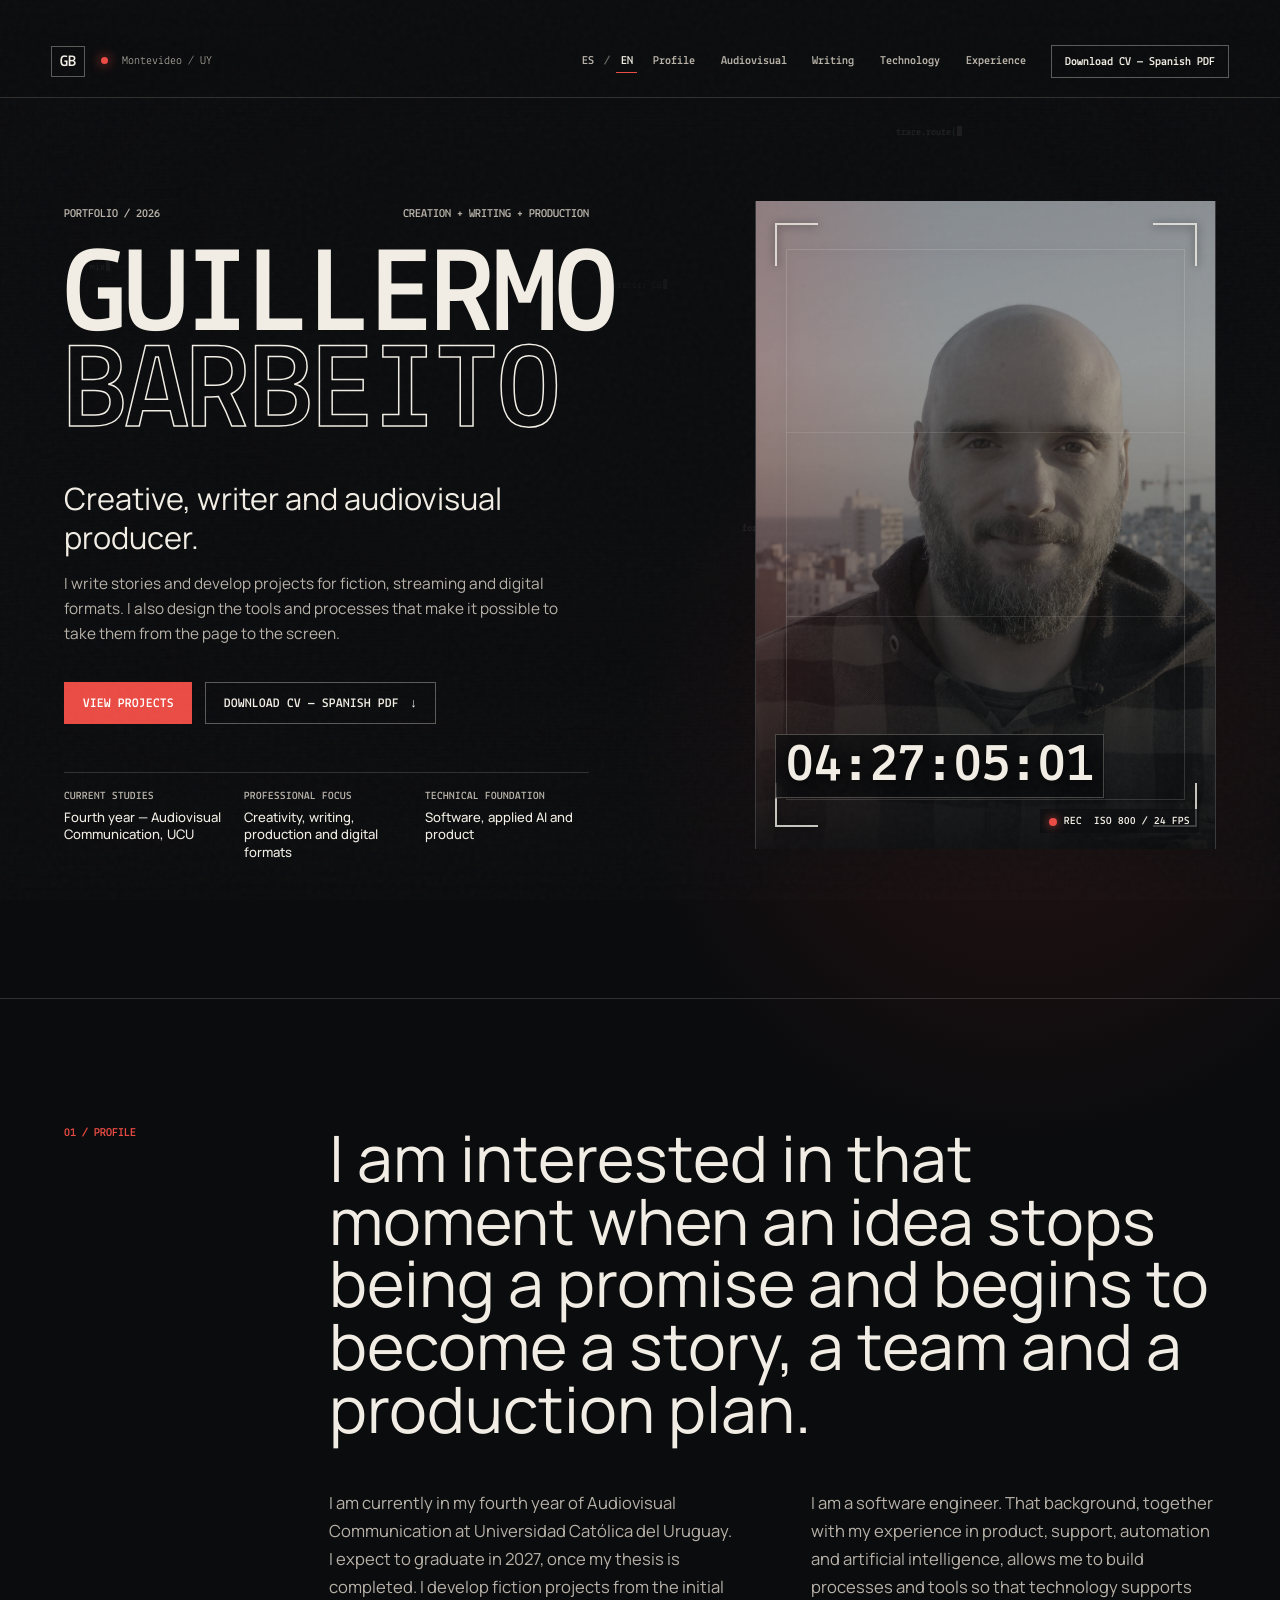
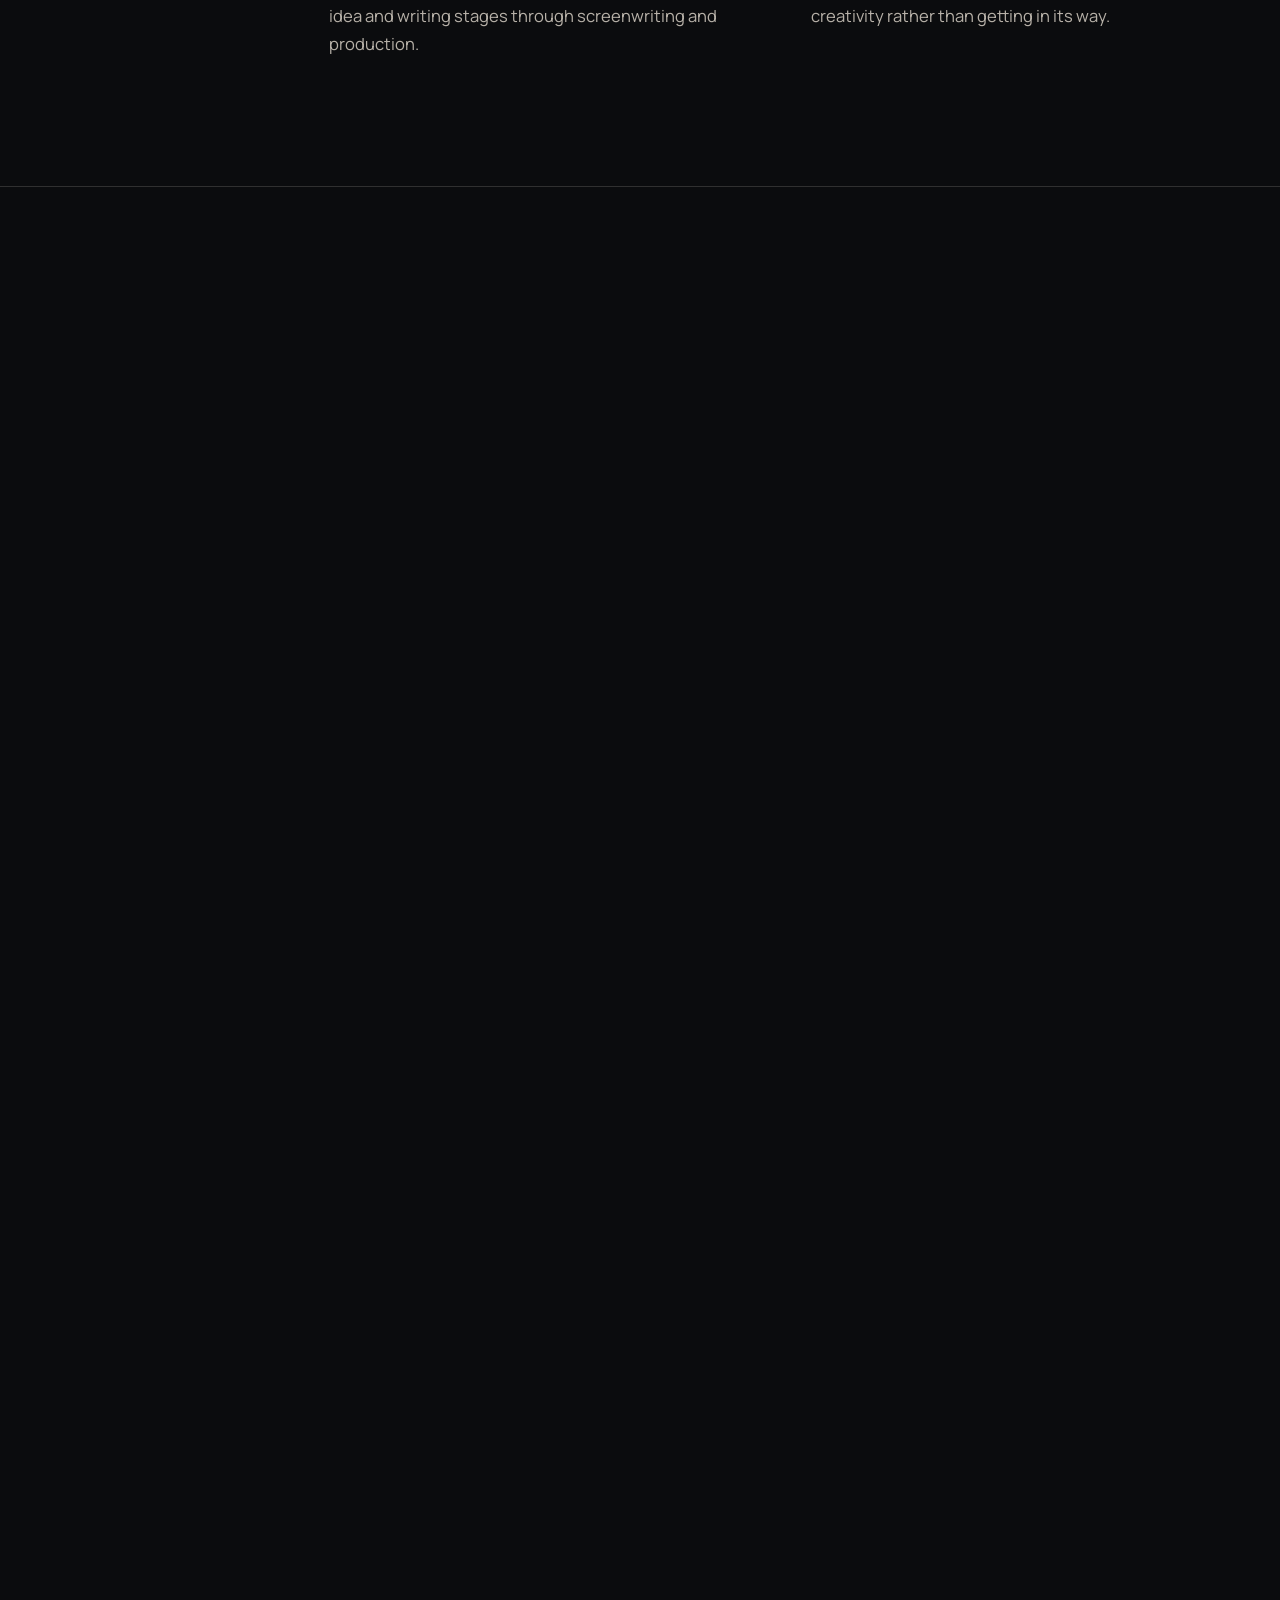
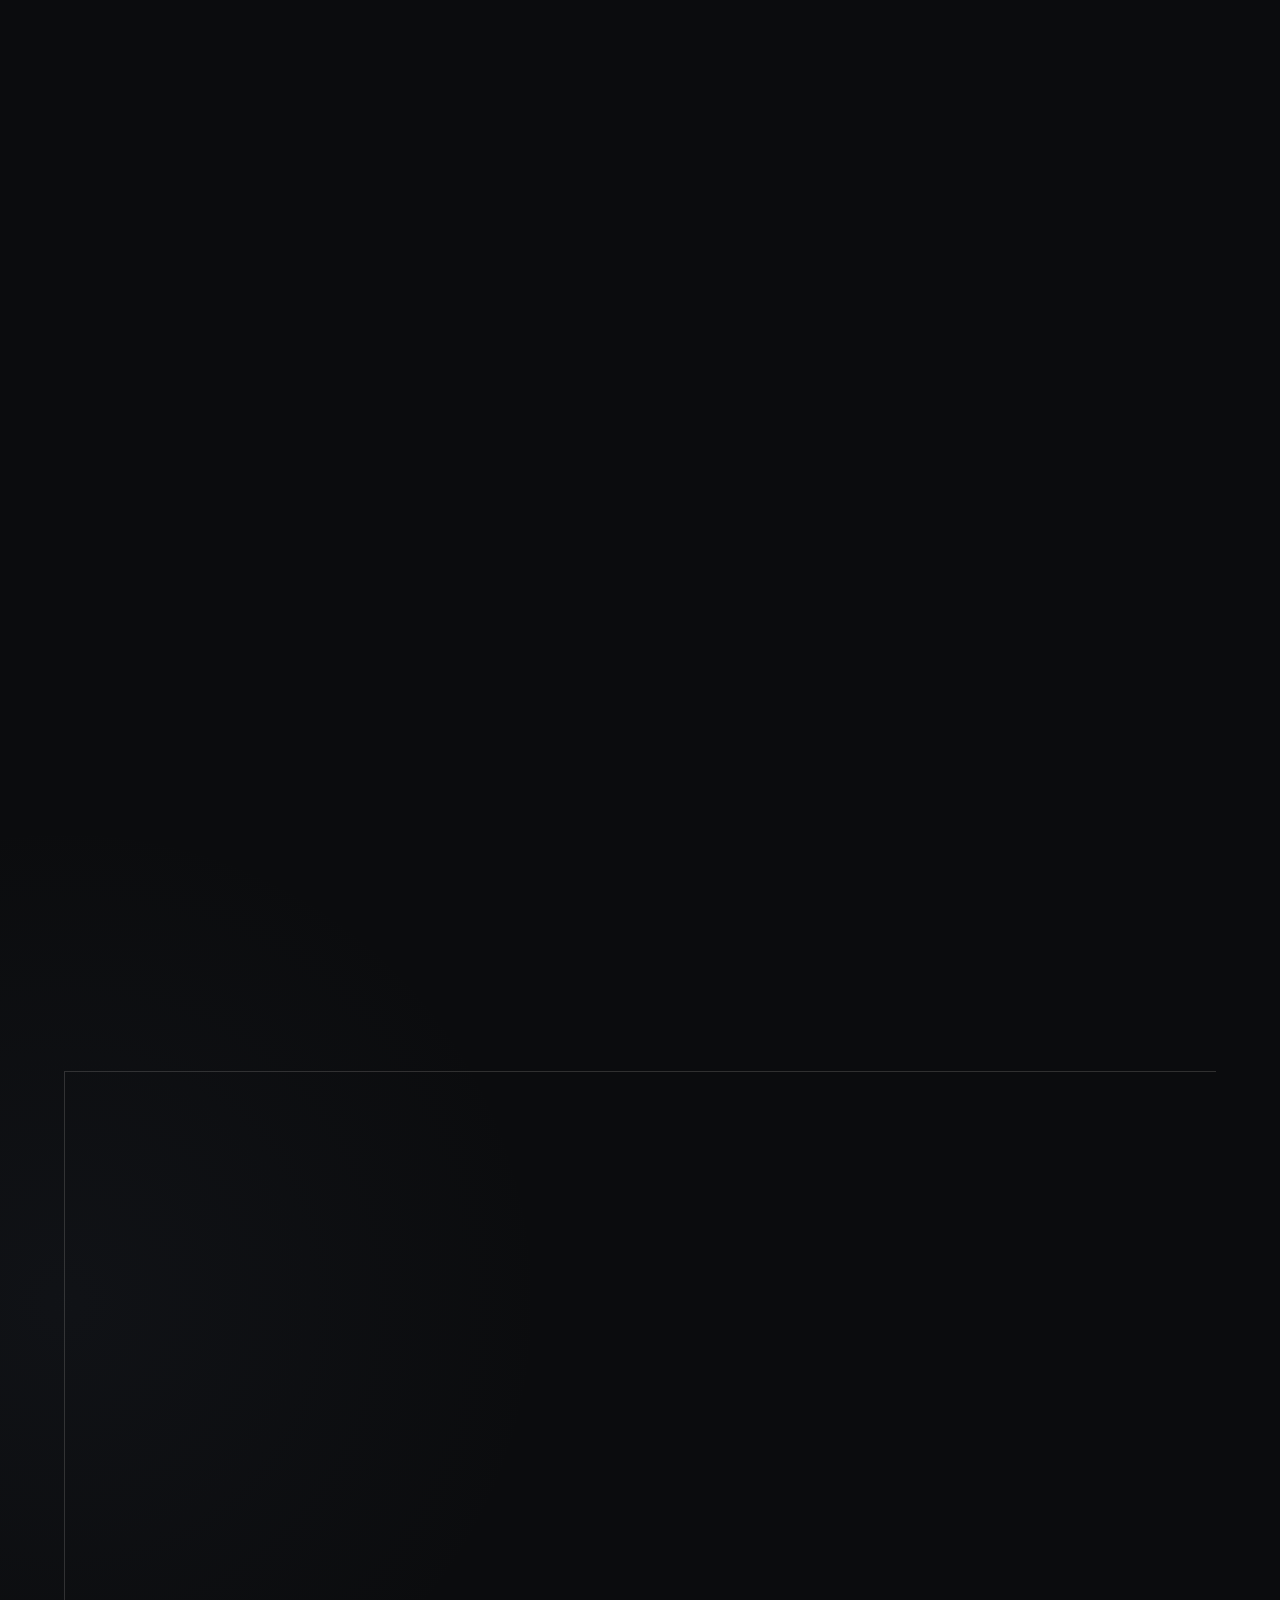
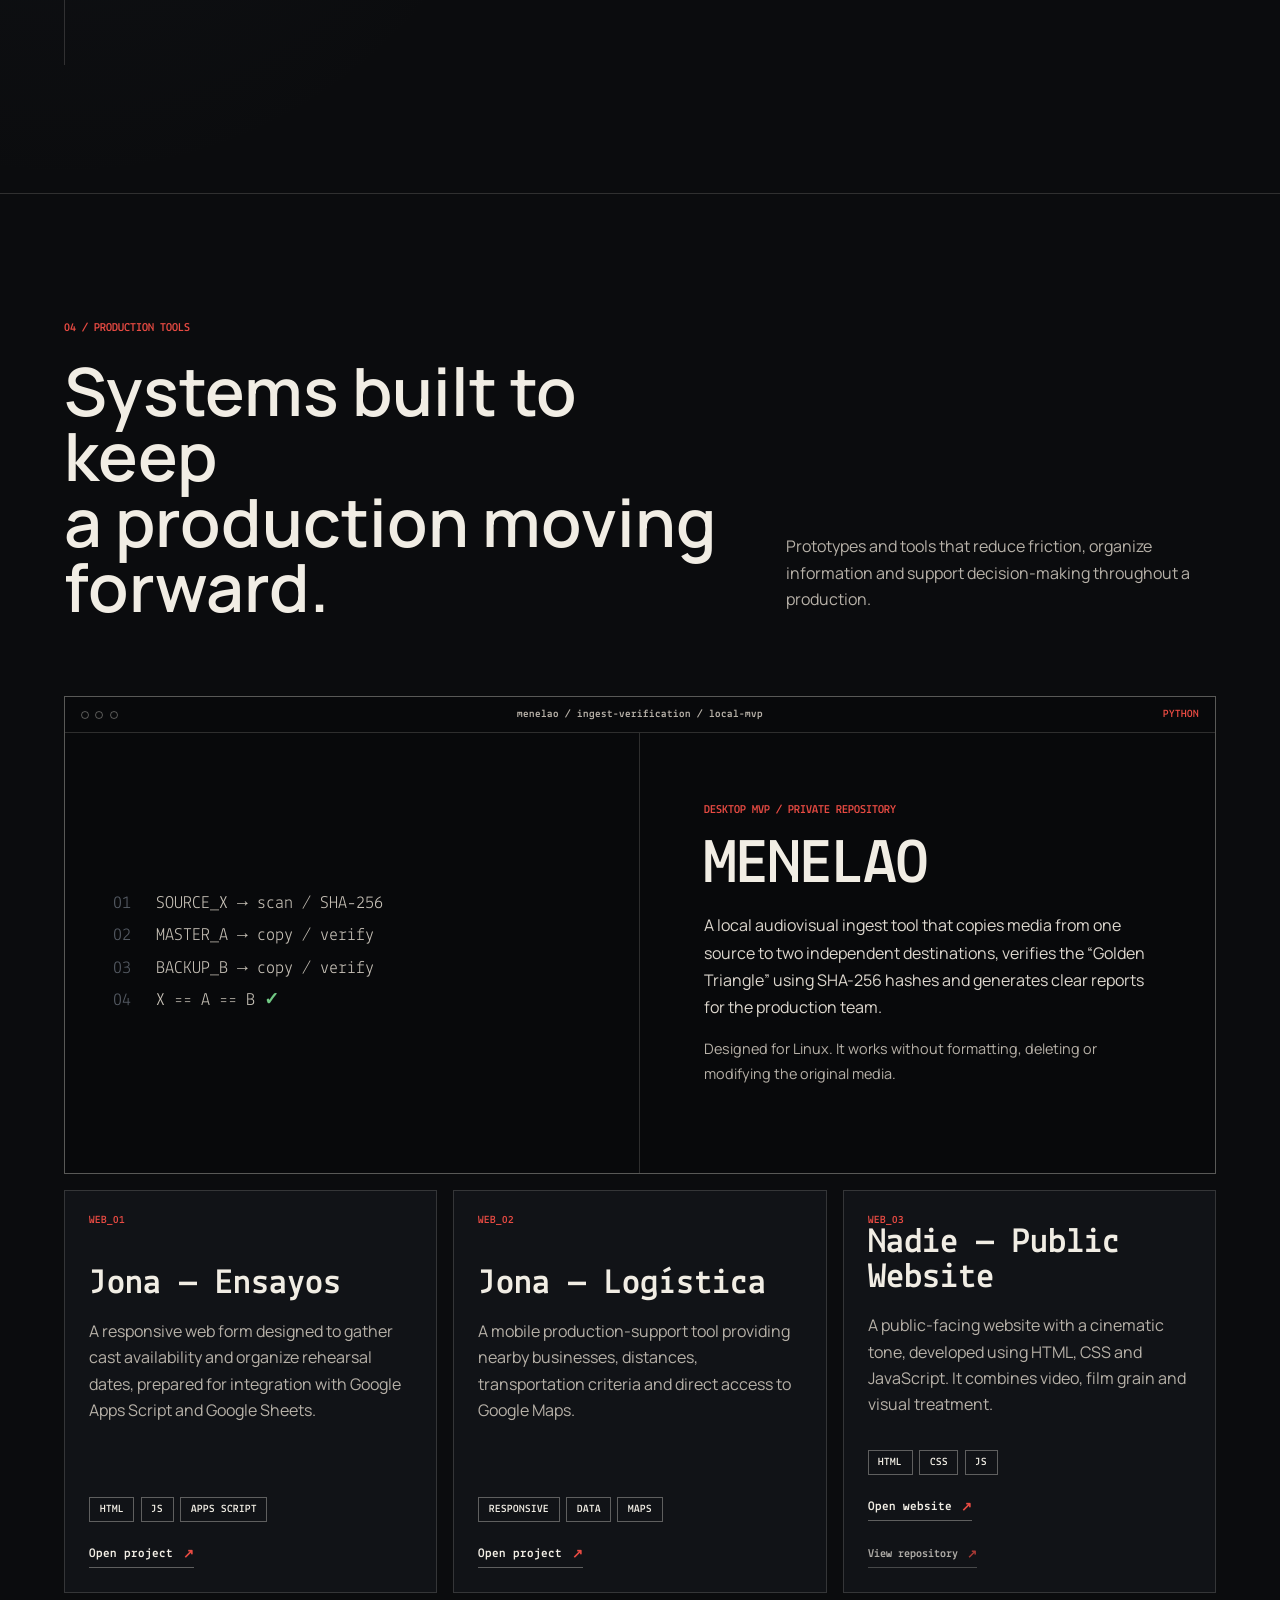
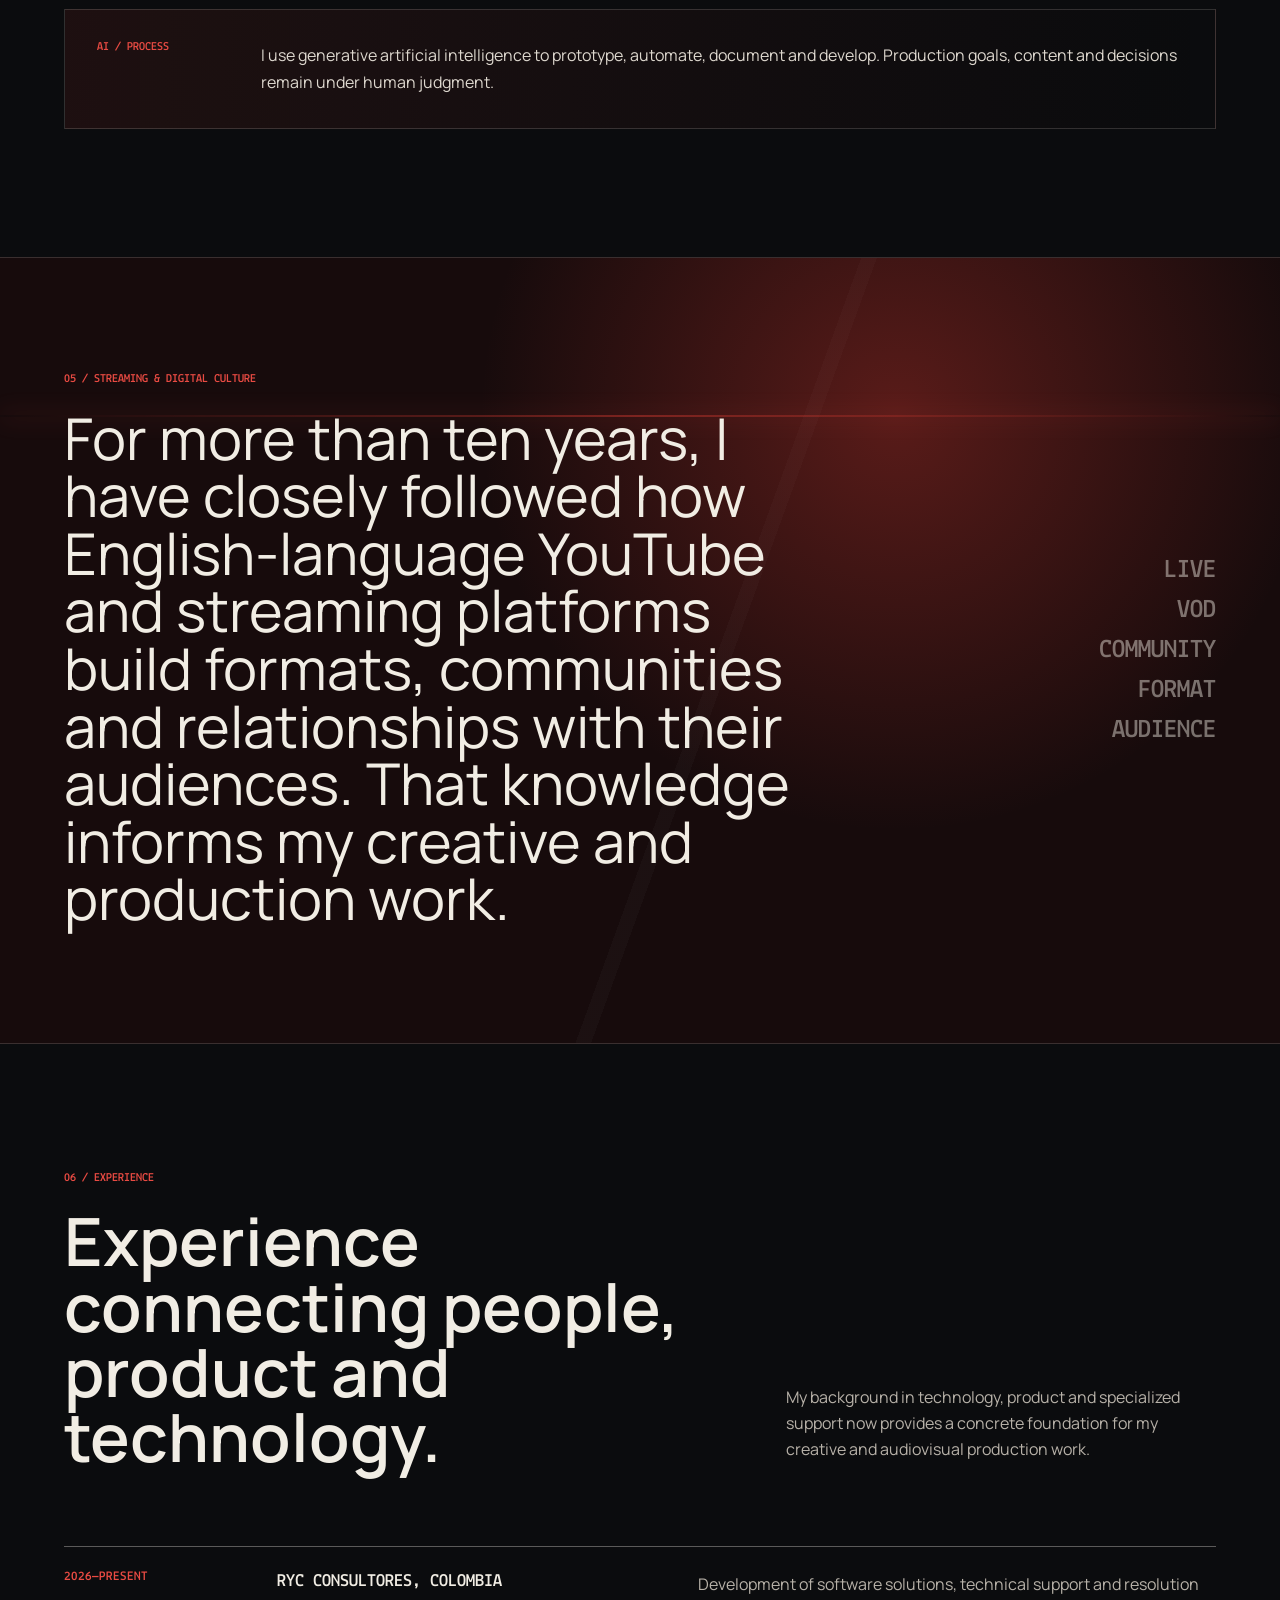
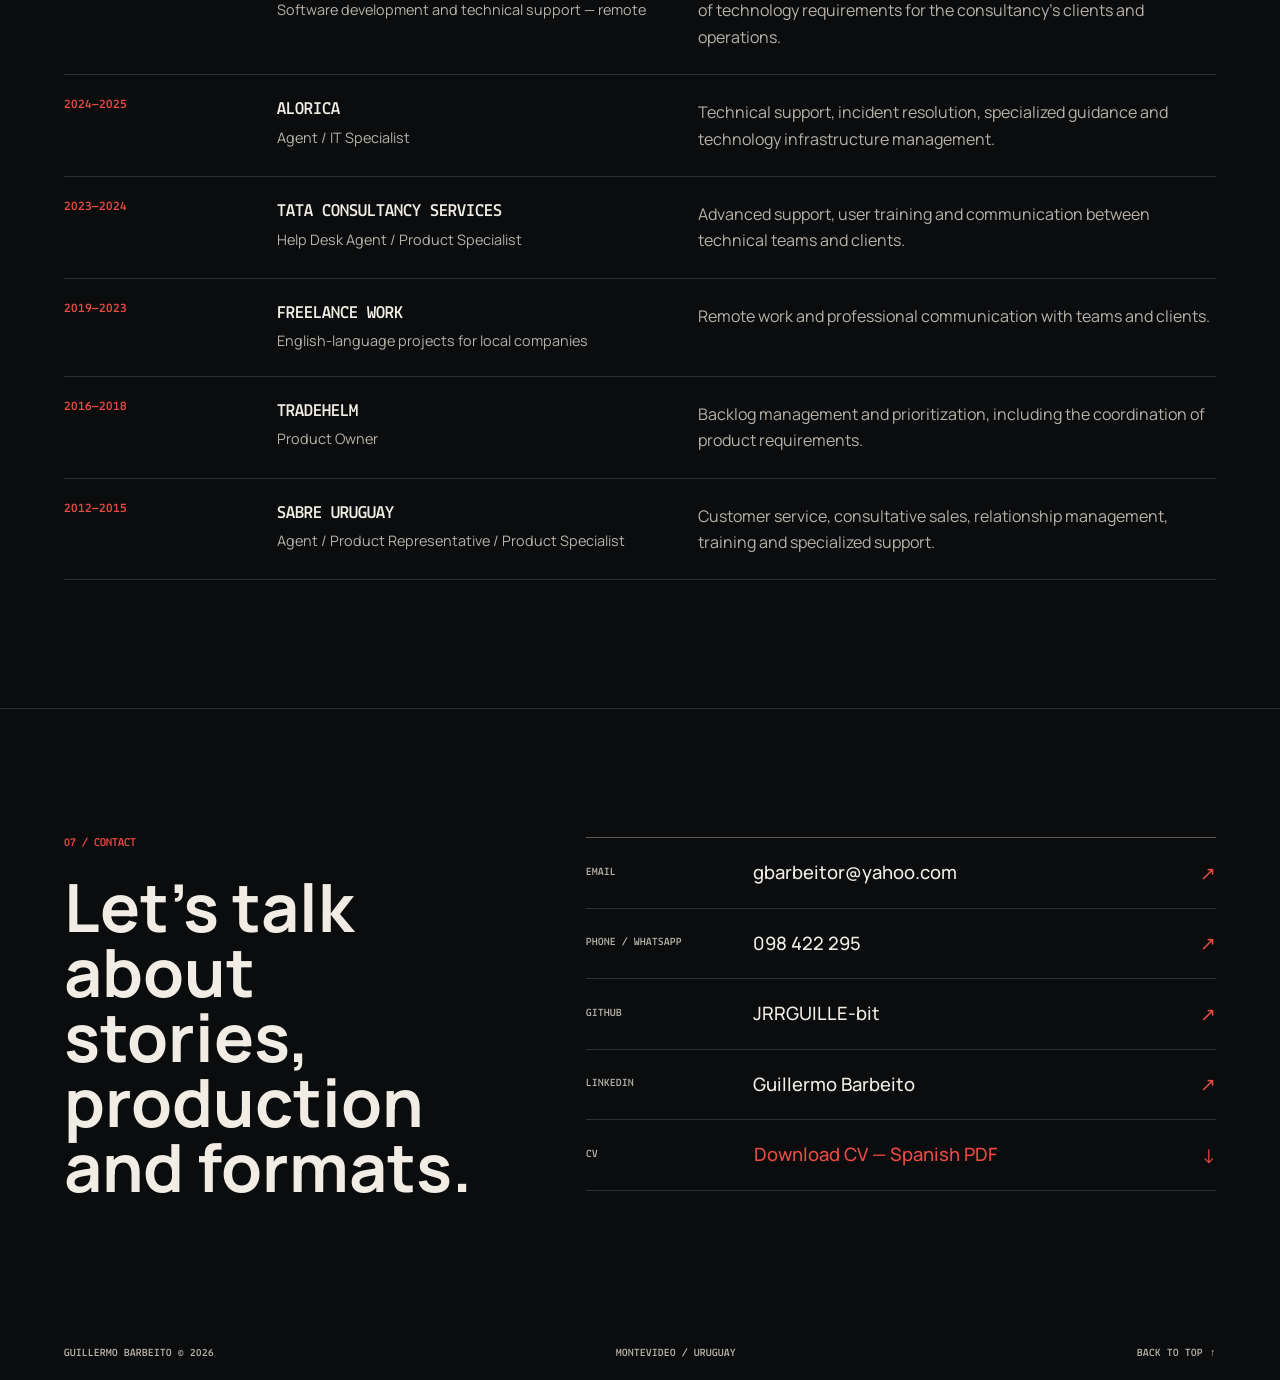
==== commit 5fae3292: "Add bilingual portfolio support" ====
--- a/index.html
+++ b/index.html
@@ -12,9 +12,13 @@
   <meta name="robots" content="index, follow, max-image-preview:large">
   <meta name="google-site-verification" content="N3N9ww8UlENGI34N0jalMqL5cs5qbOLsxG3eL_jdU_I">
   <link rel="canonical" href="https://jrrguille-bit.github.io/guillermo-barbeito/">
+  <link rel="alternate" hreflang="es-UY" href="https://jrrguille-bit.github.io/guillermo-barbeito/">
+  <link rel="alternate" hreflang="en" href="https://jrrguille-bit.github.io/guillermo-barbeito/en/">
+  <link rel="alternate" hreflang="x-default" href="https://jrrguille-bit.github.io/guillermo-barbeito/">
 
   <meta property="og:type" content="website">
   <meta property="og:locale" content="es_UY">
+  <meta property="og:locale:alternate" content="en_US">
   <meta property="og:site_name" content="Guillermo Barbeito">
   <meta property="og:title" content="Guillermo Barbeito — Creativo, escritor y productor audiovisual">
   <meta property="og:description" content="Historias, producción audiovisual, streaming y herramientas para llevar ideas del papel a la pantalla.">
@@ -35,7 +39,27 @@
   <link rel="preconnect" href="https://fonts.googleapis.com">
   <link rel="preconnect" href="https://fonts.gstatic.com" crossorigin>
   <link href="https://fonts.googleapis.com/css2?family=Lekton:wght@400;700&family=Manrope:wght@400;500;600;700&display=swap" rel="stylesheet">
-  <script>document.documentElement.classList.add('js');</script>
+  <script>
+    document.documentElement.classList.add('js');
+    (() => {
+      try {
+        const key = 'portfolio-language';
+        const saved = window.localStorage.getItem(key);
+        if (saved === 'en') {
+          window.location.replace('./en/');
+          return;
+        }
+        if (saved === 'es') return;
+        const preferred = Array.isArray(navigator.languages) && navigator.languages.length
+          ? navigator.languages
+          : [navigator.language || ''];
+        const hasSpanish = preferred.some((language) => String(language).toLowerCase().startsWith('es'));
+        if (!hasSpanish) window.location.replace('./en/');
+      } catch (error) {
+        // Si localStorage no está disponible, se mantiene la versión x-default en español.
+      }
+    })();
+  </script>
   <link rel="stylesheet" href="styles.css">
   <link rel="stylesheet" href="visual-qa.css">
   <link rel="stylesheet" href="code-background.css">
@@ -103,6 +127,11 @@
       <span class="brand-mark">GB</span>
       <span class="brand-status"><i></i> Montevideo / UY</span>
     </a>
+    <div class="language-switcher" aria-label="Selector de idioma">
+      <a href="./" lang="es-UY" data-language-option="es" aria-label="Ver versión en español" aria-current="page">ES</a>
+      <span aria-hidden="true">/</span>
+      <a href="en/" lang="en" data-language-option="en" aria-label="View English version">EN</a>
+    </div>
     <button class="nav-toggle" type="button" aria-expanded="false" aria-controls="site-nav">Menú</button>
     <nav id="site-nav" class="site-nav">
       <a href="#perfil">Perfil</a>
--- a/styles.css
+++ b/styles.css
@@ -231,3 +231,29 @@
   *, *::before, *::after { animation-duration: .001ms !important; animation-iteration-count: 1 !important; transition-duration: .001ms !important; }
   .reveal { opacity: 1; transform: none; }
 }
+.language-switcher {
+  display: inline-flex;
+  align-items: center;
+  gap: .38rem;
+  margin-left: auto;
+  margin-right: 1rem;
+  color: var(--muted);
+  font: 700 .72rem/1 var(--mono);
+  letter-spacing: .08em;
+}
+.language-switcher a {
+  padding: .35rem .28rem .28rem;
+  color: var(--muted);
+  text-decoration: none;
+  border-bottom: 1px solid transparent;
+}
+.language-switcher a:hover,
+.language-switcher a:focus-visible,
+.language-switcher a[aria-current="page"] {
+  color: var(--ink);
+  border-color: var(--accent);
+}
+.language-switcher span { opacity: .55; }
+@media (max-width: 820px) {
+  .language-switcher { margin-left: 0; margin-right: .75rem; }
+}
--- a/code-background.css
+++ b/code-background.css
@@ -1,218 +1,2 @@
-body {
-  position: relative;
-  isolation: isolate;
-}
-
-body,
-body *,
-body *::before,
-body *::after {
-  letter-spacing: normal !important;
-  font-kerning: auto;
-  text-rendering: auto;
-}
-
-.hero {
-  align-items: start;
-}
-
-.hero-copy {
-  align-self: start;
-  padding-top: clamp(1.5rem, 3vw, 2.75rem);
-}
-
-.frame-label-top {
-  display: none !important;
-}
-
-@media (min-width: 821px) {
-  .hero-visual {
-    width: 80%;
-    height: clamp(500px, 72svh, 760px);
-    min-height: 0;
-    align-self: start;
-    justify-self: end;
-    margin-top: clamp(1.25rem, 2.4vw, 2.25rem);
-  }
-}
-
-body > .site-header,
-body > main,
-body > .site-footer,
-body > .skip-link {
-  position: relative;
-  z-index: 2;
-}
-
-.code-background {
-  position: fixed;
-  inset: 0;
-  z-index: 0;
-  overflow: hidden;
-  pointer-events: none;
-  user-select: none;
-  opacity: .82;
-  mask-image: linear-gradient(to bottom, transparent 0, #000 6%, #000 94%, transparent 100%);
-  -webkit-mask-image: linear-gradient(to bottom, transparent 0, #000 6%, #000 94%, transparent 100%);
-}
-
-.code-background::before,
-.code-background::after {
-  content: "";
-  position: absolute;
-  inset: 0;
-  pointer-events: none;
-}
-
-.code-background::before {
-  z-index: 2;
-  background:
-    radial-gradient(circle at 50% 18%, transparent 0 16rem, rgba(11, 12, 14, .18) 43rem),
-    linear-gradient(90deg, rgba(11, 12, 14, .12), transparent 18%, transparent 82%, rgba(11, 12, 14, .14));
-}
-
-.code-background::after {
-  z-index: 3;
-  background:
-    linear-gradient(180deg, rgba(11, 12, 14, .18), transparent 22%, transparent 76%, rgba(11, 12, 14, .34)),
-    repeating-linear-gradient(180deg, transparent 0 3px, rgba(255, 255, 255, .006) 4px);
-}
-
-.code-fragment {
-  --fragment-left: 0%;
-  --fragment-top: 0%;
-  --fragment-width: 28rem;
-  --fragment-opacity: .4;
-  position: absolute;
-  top: var(--fragment-top);
-  left: var(--fragment-left);
-  z-index: 1;
-  width: min(var(--fragment-width), 34vw);
-  max-width: calc(100vw - 2rem);
-  overflow: hidden;
-  opacity: 0;
-  transform: translateY(3px);
-  color: rgba(214, 209, 200, .33);
-  font: 700 clamp(.6rem, .66vw, .76rem)/1.55 var(--mono, "Lekton", monospace);
-  white-space: nowrap;
-  text-overflow: clip;
-  filter: drop-shadow(0 0 12px rgba(233, 75, 67, .03));
-  transition: opacity .28s ease, transform .28s ease;
-}
-
-.code-fragment.is-visible {
-  opacity: var(--fragment-opacity);
-  transform: translateY(0);
-}
-
-.code-fragment-status {
-  color: rgba(241, 237, 228, .42);
-}
-
-.code-fragment-accent {
-  color: rgba(233, 75, 67, .58);
-  text-shadow: 0 0 14px rgba(233, 75, 67, .14);
-}
-
-.code-fragment-dim {
-  color: rgba(130, 135, 143, .29);
-  font-weight: 400;
-}
-
-.code-fragment-text {
-  display: inline;
-}
-
-.code-cursor {
-  display: inline-block;
-  width: .48em;
-  height: 1.05em;
-  margin-left: .12em;
-  vertical-align: -.14em;
-  background: currentColor;
-  opacity: .78;
-  animation: codeCursorBlink .68s steps(1, end) infinite;
-}
-
-@keyframes codeCursorBlink {
-  0%, 44% { opacity: .78; }
-  45%, 100% { opacity: 0; }
-}
-
-@media (max-width: 1050px) {
-  .code-background {
-    opacity: .72;
-  }
-
-  .code-fragment {
-    width: min(var(--fragment-width), 43vw);
-  }
-
-  .code-fragment:nth-child(2),
-  .code-fragment:nth-child(7),
-  .code-fragment:nth-child(10) {
-    display: none;
-  }
-}
-
-@media (max-width: 820px) {
-  .hero-copy {
-    padding-top: 1.75rem;
-  }
-}
-
-@media (max-width: 620px) {
-  .code-background {
-    opacity: .56;
-  }
-
-  .code-fragment {
-    width: min(var(--fragment-width), 78vw);
-    font-size: .58rem;
-  }
-
-  .code-fragment:nth-child(2),
-  .code-fragment:nth-child(4),
-  .code-fragment:nth-child(6),
-  .code-fragment:nth-child(7),
-  .code-fragment:nth-child(9),
-  .code-fragment:nth-child(10),
-  .code-fragment:nth-child(11) {
-    display: none;
-  }
-
-  .code-fragment:nth-child(1) {
-    left: 4% !important;
-    top: 13% !important;
-  }
-
-  .code-fragment:nth-child(3) {
-    left: 8% !important;
-    top: 38% !important;
-  }
-
-  .code-fragment:nth-child(5) {
-    left: 18% !important;
-    top: 64% !important;
-  }
-
-  .code-fragment:nth-child(8) {
-    left: 6% !important;
-    top: 83% !important;
-  }
-}
-
-@media (prefers-reduced-motion: reduce) {
-  .code-fragment {
-    transition: none;
-  }
-
-  .code-cursor {
-    animation: none;
-    opacity: .45;
-  }
-
-  .code-background {
-    opacity: .42;
-  }
-}
+@import url("code-background-base.css");
+@import url("background-enhancements.css");
--- a/portfolio-depth.css
+++ b/portfolio-depth.css
@@ -0,0 +1,301 @@
+.project-facts {
+  display: grid;
+  gap: 0;
+  margin: 1.5rem 0 1.75rem;
+  border-top: 1px solid var(--line);
+}
+
+.project-facts > div {
+  display: grid;
+  grid-template-columns: minmax(7rem, .42fr) 1fr;
+  gap: 1rem;
+  padding: .75rem 0;
+  border-bottom: 1px solid var(--line);
+}
+
+.project-facts dt,
+.project-facts dd {
+  margin: 0;
+}
+
+.project-facts dt {
+  color: var(--muted);
+  font: 700 .72rem/1.35 var(--mono);
+  text-transform: uppercase;
+}
+
+.project-facts dd {
+  color: var(--ink);
+  font: 500 .9rem/1.45 var(--sans);
+}
+
+.project-grid-detailed {
+  align-items: stretch;
+}
+
+.project-card-detailed {
+  min-height: 100%;
+  padding: 0;
+  overflow: hidden;
+  display: grid;
+  grid-template-rows: auto 1fr;
+}
+
+.project-card-body {
+  display: flex;
+  flex-direction: column;
+  min-height: 100%;
+  padding: clamp(1.35rem, 2.2vw, 2rem);
+}
+
+.project-card-body h3 {
+  margin-top: 1.8rem;
+}
+
+.project-card-body .text-link {
+  margin-top: 1.25rem;
+}
+
+.project-card-body .card-footer {
+  margin-top: auto;
+  padding-top: 1.75rem;
+}
+
+.project-card-visual {
+  position: relative;
+  min-height: 13rem;
+  overflow: hidden;
+  border-bottom: 1px solid var(--line);
+  background: #121419;
+  isolation: isolate;
+}
+
+.project-card-visual::before,
+.project-card-visual::after {
+  content: "";
+  position: absolute;
+  inset: 0;
+  pointer-events: none;
+}
+
+.project-card-visual::before {
+  z-index: -2;
+  background:
+    linear-gradient(135deg, rgba(233, 75, 67, .28), transparent 46%),
+    repeating-linear-gradient(90deg, transparent 0 12%, rgba(241, 237, 228, .055) 12.2% 12.45%, transparent 12.7% 24%);
+}
+
+.project-card-visual::after {
+  z-index: -1;
+  background:
+    linear-gradient(180deg, transparent 0 56%, rgba(8, 9, 11, .8) 100%),
+    repeating-linear-gradient(180deg, transparent 0 3px, rgba(255, 255, 255, .015) 4px);
+}
+
+.project-card-visual span,
+.project-card-visual b {
+  position: absolute;
+  margin: 0;
+}
+
+.project-card-visual span {
+  top: 1rem;
+  left: 1rem;
+  padding: .35rem .45rem;
+  border: 1px solid rgba(241, 237, 228, .25);
+  background: rgba(8, 9, 11, .5);
+  color: var(--ink);
+  font: 700 .7rem/1 var(--mono);
+}
+
+.project-card-visual b {
+  right: 1rem;
+  bottom: .8rem;
+  left: 1rem;
+  color: var(--ink);
+  font: 700 clamp(1.7rem, 3vw, 3rem)/.9 var(--mono);
+  text-transform: uppercase;
+}
+
+.project-card-visual-frequency {
+  background:
+    radial-gradient(circle at 72% 32%, rgba(233, 75, 67, .28), transparent 24%),
+    linear-gradient(145deg, #0f1115 0 42%, #181b21 42% 100%);
+}
+
+.project-card-visual-gol {
+  background:
+    radial-gradient(circle at 24% 44%, rgba(241, 237, 228, .12), transparent 18%),
+    linear-gradient(24deg, #0d0f12 0 36%, #20242b 36% 52%, #121418 52% 100%);
+}
+
+.project-card-visual-eco {
+  background:
+    radial-gradient(circle at 50% 42%, rgba(233, 75, 67, .18), transparent 17%),
+    linear-gradient(90deg, #0d0e10 0 33%, #191c21 33% 66%, #0e1013 66% 100%);
+}
+
+.project-facts-compact {
+  margin-top: 1.25rem;
+  margin-bottom: 0;
+}
+
+.project-facts-compact > div {
+  grid-template-columns: 5.25rem 1fr;
+}
+
+.writing-section {
+  position: relative;
+}
+
+.writing-grid {
+  display: grid;
+  grid-template-columns: repeat(3, minmax(0, 1fr));
+  border-top: 1px solid var(--line);
+  border-left: 1px solid var(--line);
+}
+
+.writing-card {
+  min-width: 0;
+  border-right: 1px solid var(--line);
+  border-bottom: 1px solid var(--line);
+  background: rgba(17, 19, 23, .86);
+}
+
+.writing-card-cover {
+  position: relative;
+  min-height: 19rem;
+  padding: 1.25rem;
+  overflow: hidden;
+  display: flex;
+  align-items: flex-end;
+  border-bottom: 1px solid var(--line);
+  background:
+    radial-gradient(circle at 74% 23%, rgba(233, 75, 67, .24), transparent 25%),
+    linear-gradient(145deg, #0a0b0d 0 44%, #1c1f25 44% 100%);
+}
+
+.writing-card-cover::before,
+.writing-card-cover::after {
+  content: "";
+  position: absolute;
+  inset: 0;
+  pointer-events: none;
+}
+
+.writing-card-cover::before {
+  background:
+    repeating-linear-gradient(90deg, transparent 0 8%, rgba(241, 237, 228, .05) 8.1% 8.35%, transparent 8.45% 16%),
+    repeating-linear-gradient(180deg, transparent 0 3px, rgba(255, 255, 255, .012) 4px);
+}
+
+.writing-card-cover::after {
+  background: linear-gradient(180deg, transparent 0 48%, rgba(7, 8, 10, .82) 100%);
+}
+
+.writing-card-cover span,
+.writing-card-cover strong,
+.writing-card-cover i {
+  position: absolute;
+  z-index: 1;
+}
+
+.writing-card-cover span {
+  top: 1rem;
+  left: 1rem;
+  color: var(--muted);
+  font: 700 .68rem/1 var(--mono);
+}
+
+.writing-card-cover strong {
+  right: 1rem;
+  bottom: 1rem;
+  left: 1rem;
+  color: var(--ink);
+  font: 700 clamp(1.7rem, 2.8vw, 2.75rem)/.92 var(--mono);
+  text-transform: uppercase;
+}
+
+.writing-card-cover i {
+  top: .7rem;
+  right: 1rem;
+  color: rgba(241, 237, 228, .2);
+  font: 700 3.5rem/1 var(--mono);
+  font-style: normal;
+}
+
+.writing-card-cover-terranova {
+  background:
+    radial-gradient(circle at 20% 18%, rgba(233, 75, 67, .18), transparent 22%),
+    linear-gradient(28deg, #0c0d10 0 42%, #20242a 42% 63%, #101216 63% 100%);
+}
+
+.writing-card-cover-screen {
+  background:
+    linear-gradient(90deg, transparent 0 47%, rgba(233, 75, 67, .12) 47% 53%, transparent 53%),
+    linear-gradient(145deg, #0a0c0e 0 50%, #181b20 50% 100%);
+}
+
+.writing-card-copy {
+  padding: clamp(1.4rem, 2vw, 2rem);
+}
+
+.writing-card-copy h3 {
+  margin: 1.2rem 0 .9rem;
+  font: 700 clamp(1.55rem, 2.4vw, 2.4rem)/1 var(--mono);
+  text-transform: uppercase;
+}
+
+.writing-card-copy p {
+  margin: 0;
+  color: #ddd7ce;
+  line-height: 1.65;
+}
+
+.writing-card-copy .tech-tags,
+.writing-card-copy .text-link {
+  margin-top: 1.5rem;
+}
+
+@media (max-width: 1050px) {
+  .writing-grid {
+    grid-template-columns: 1fr 1fr;
+  }
+
+  .writing-card-primary {
+    grid-column: 1 / -1;
+    display: grid;
+    grid-template-columns: minmax(18rem, .9fr) 1.1fr;
+  }
+
+  .writing-card-primary .writing-card-cover {
+    border-right: 1px solid var(--line);
+    border-bottom: 0;
+  }
+}
+
+@media (max-width: 820px) {
+  .project-facts > div {
+    grid-template-columns: 1fr;
+    gap: .3rem;
+  }
+
+  .writing-grid,
+  .writing-card-primary {
+    grid-template-columns: 1fr;
+  }
+
+  .writing-card-primary {
+    grid-column: auto;
+    display: block;
+  }
+
+  .writing-card-primary .writing-card-cover {
+    border-right: 0;
+    border-bottom: 1px solid var(--line);
+  }
+
+  .writing-card-cover {
+    min-height: 15rem;
+  }
+}
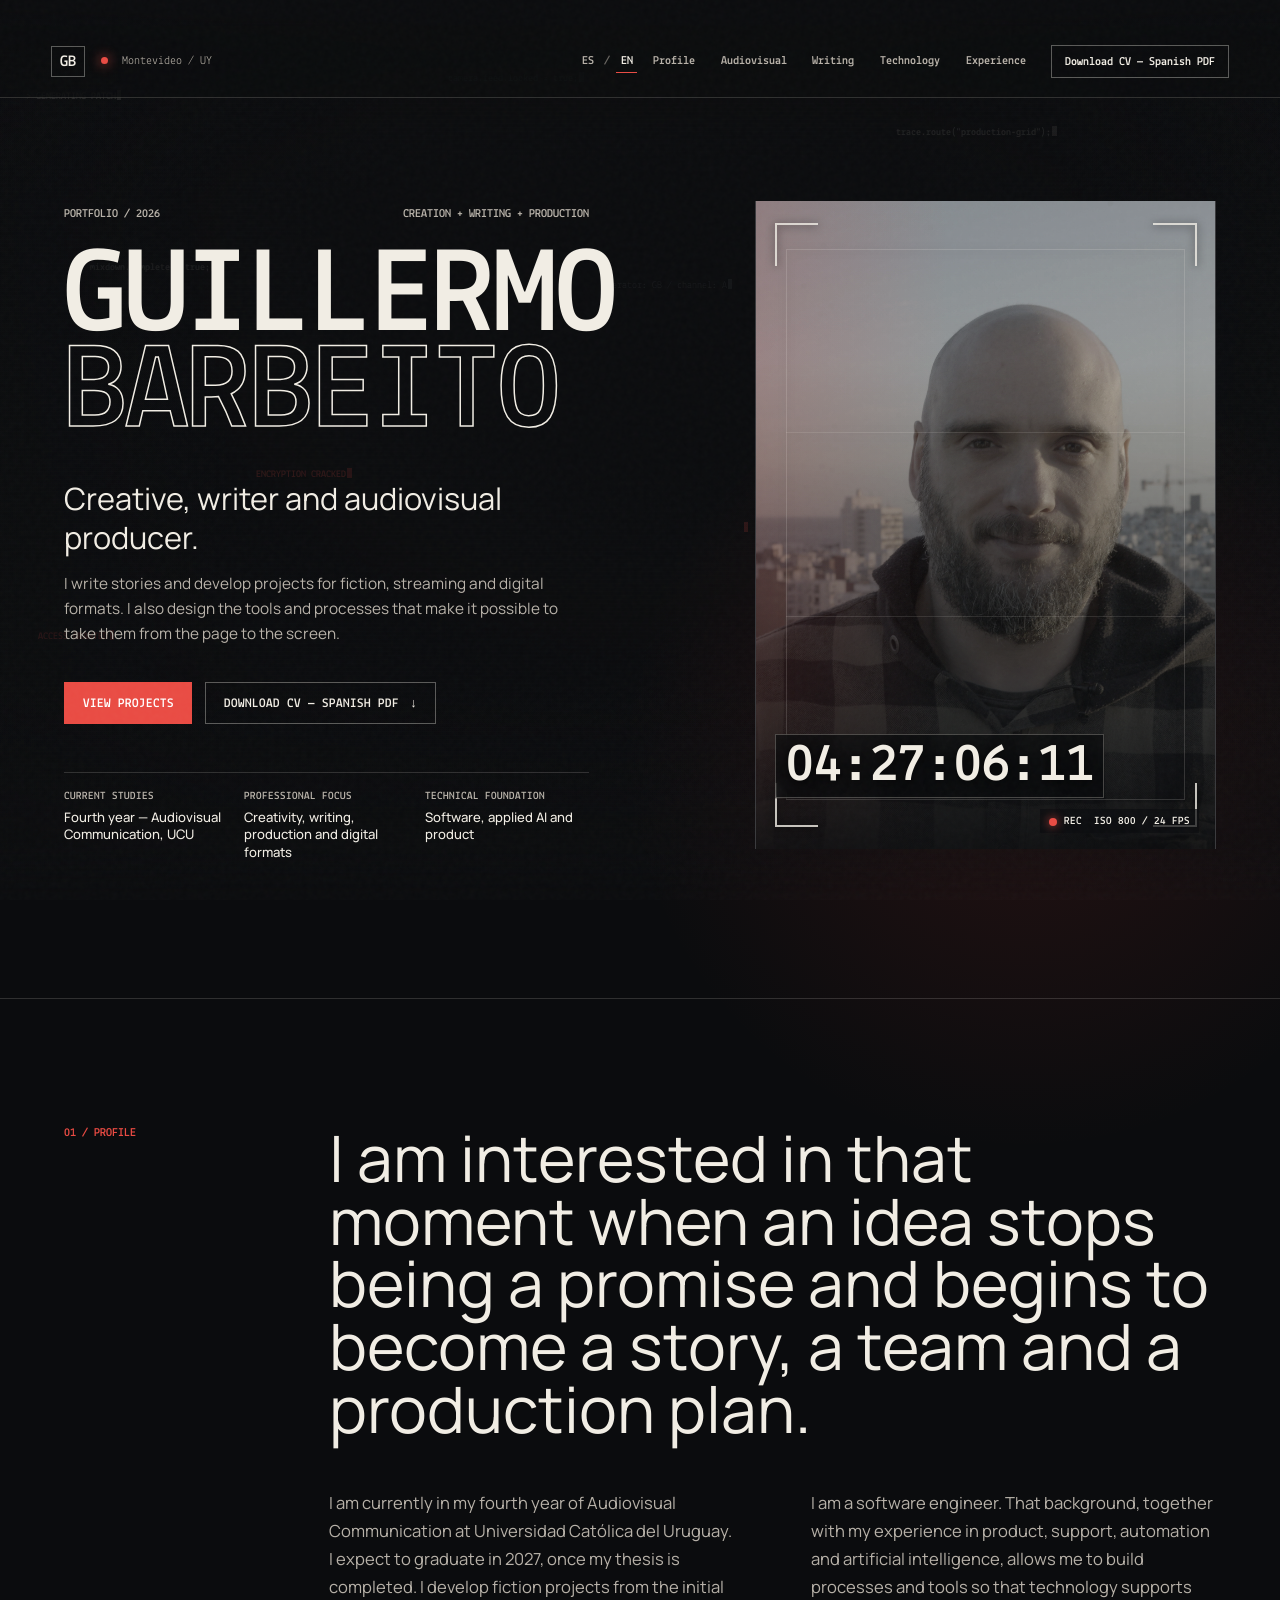
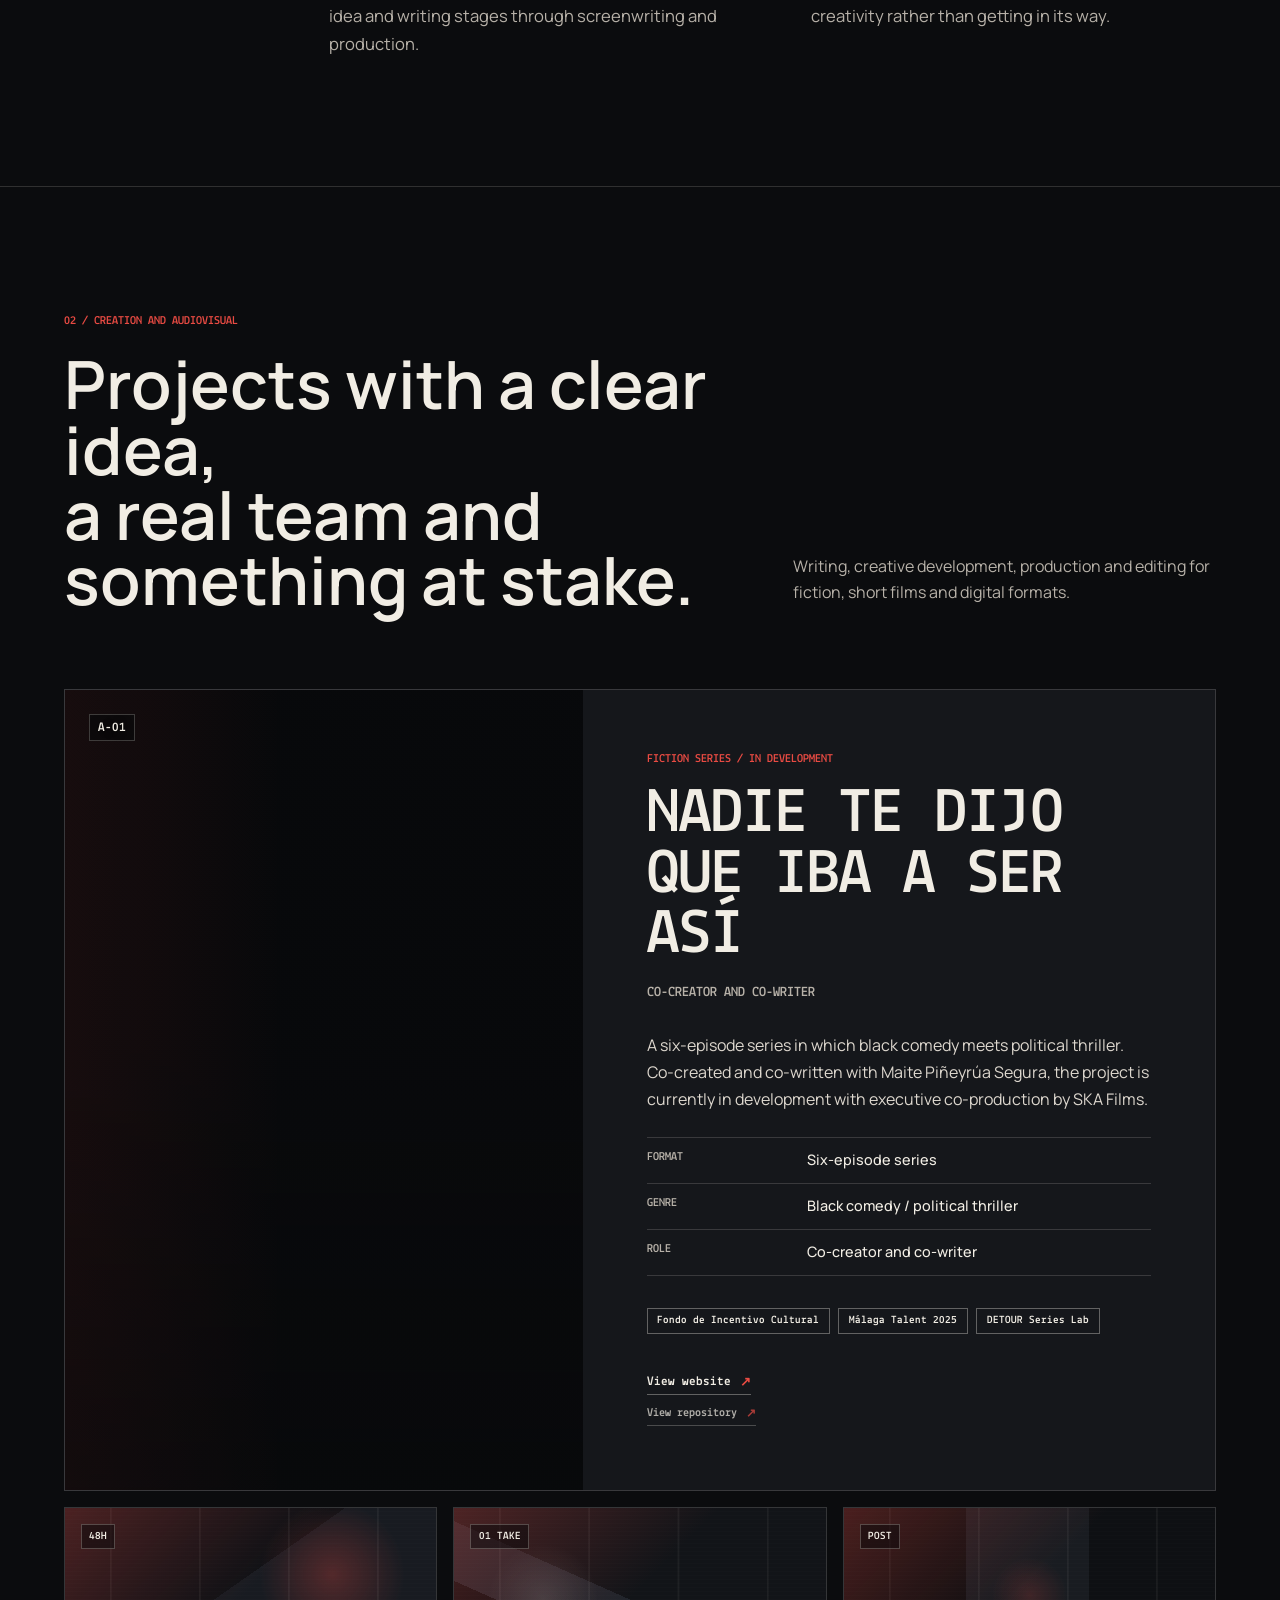
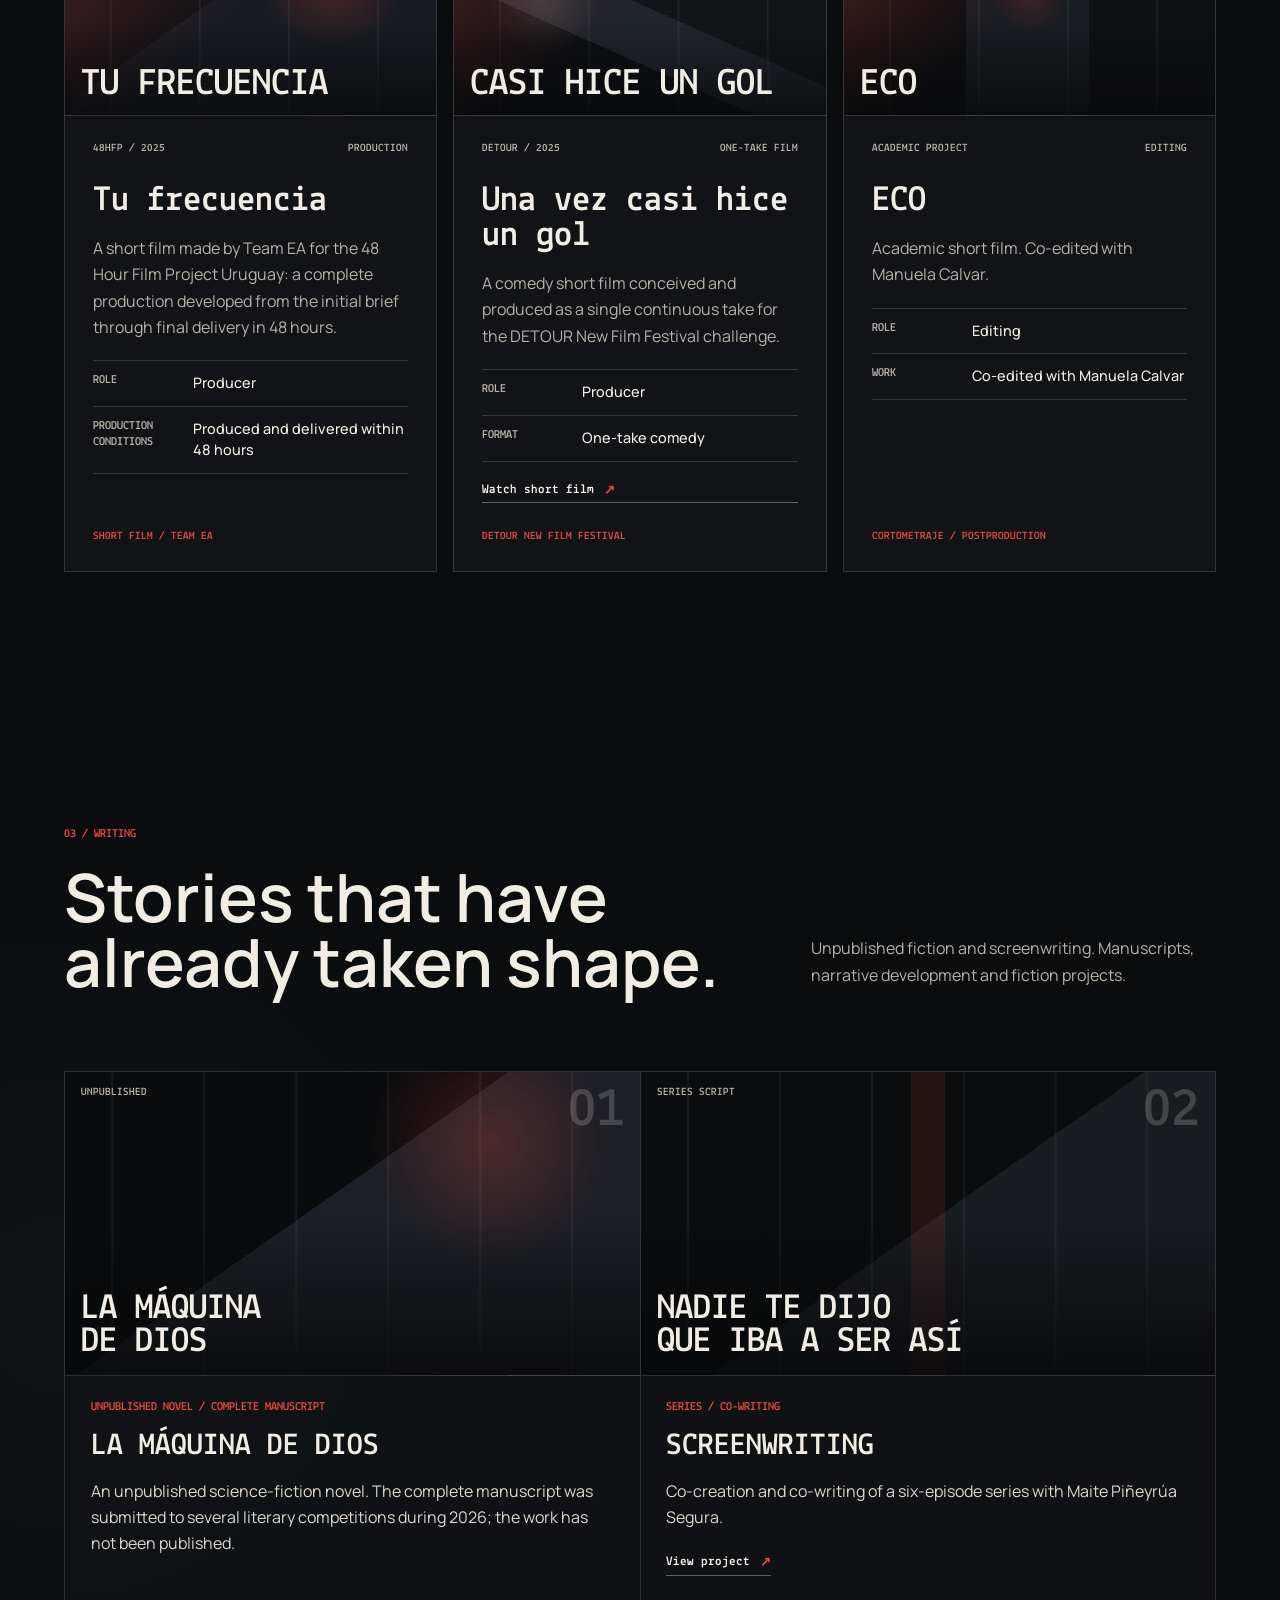
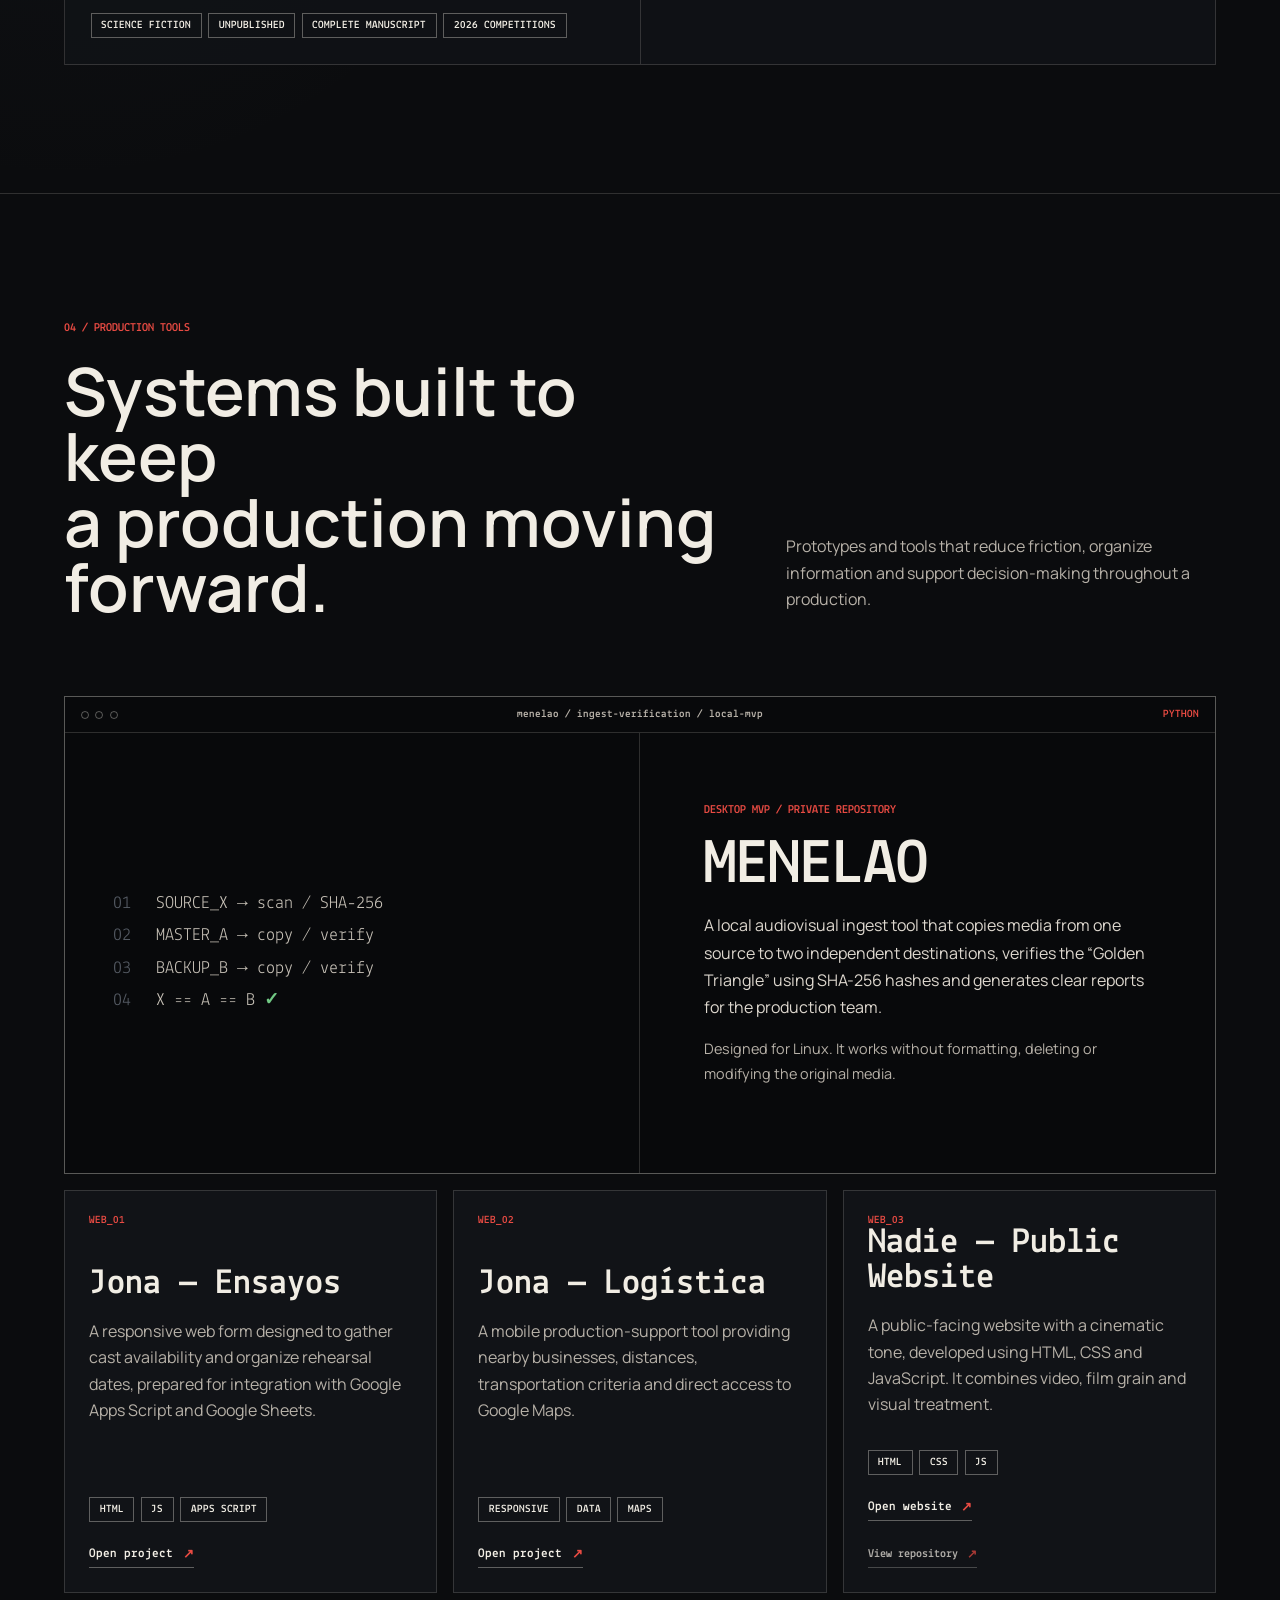
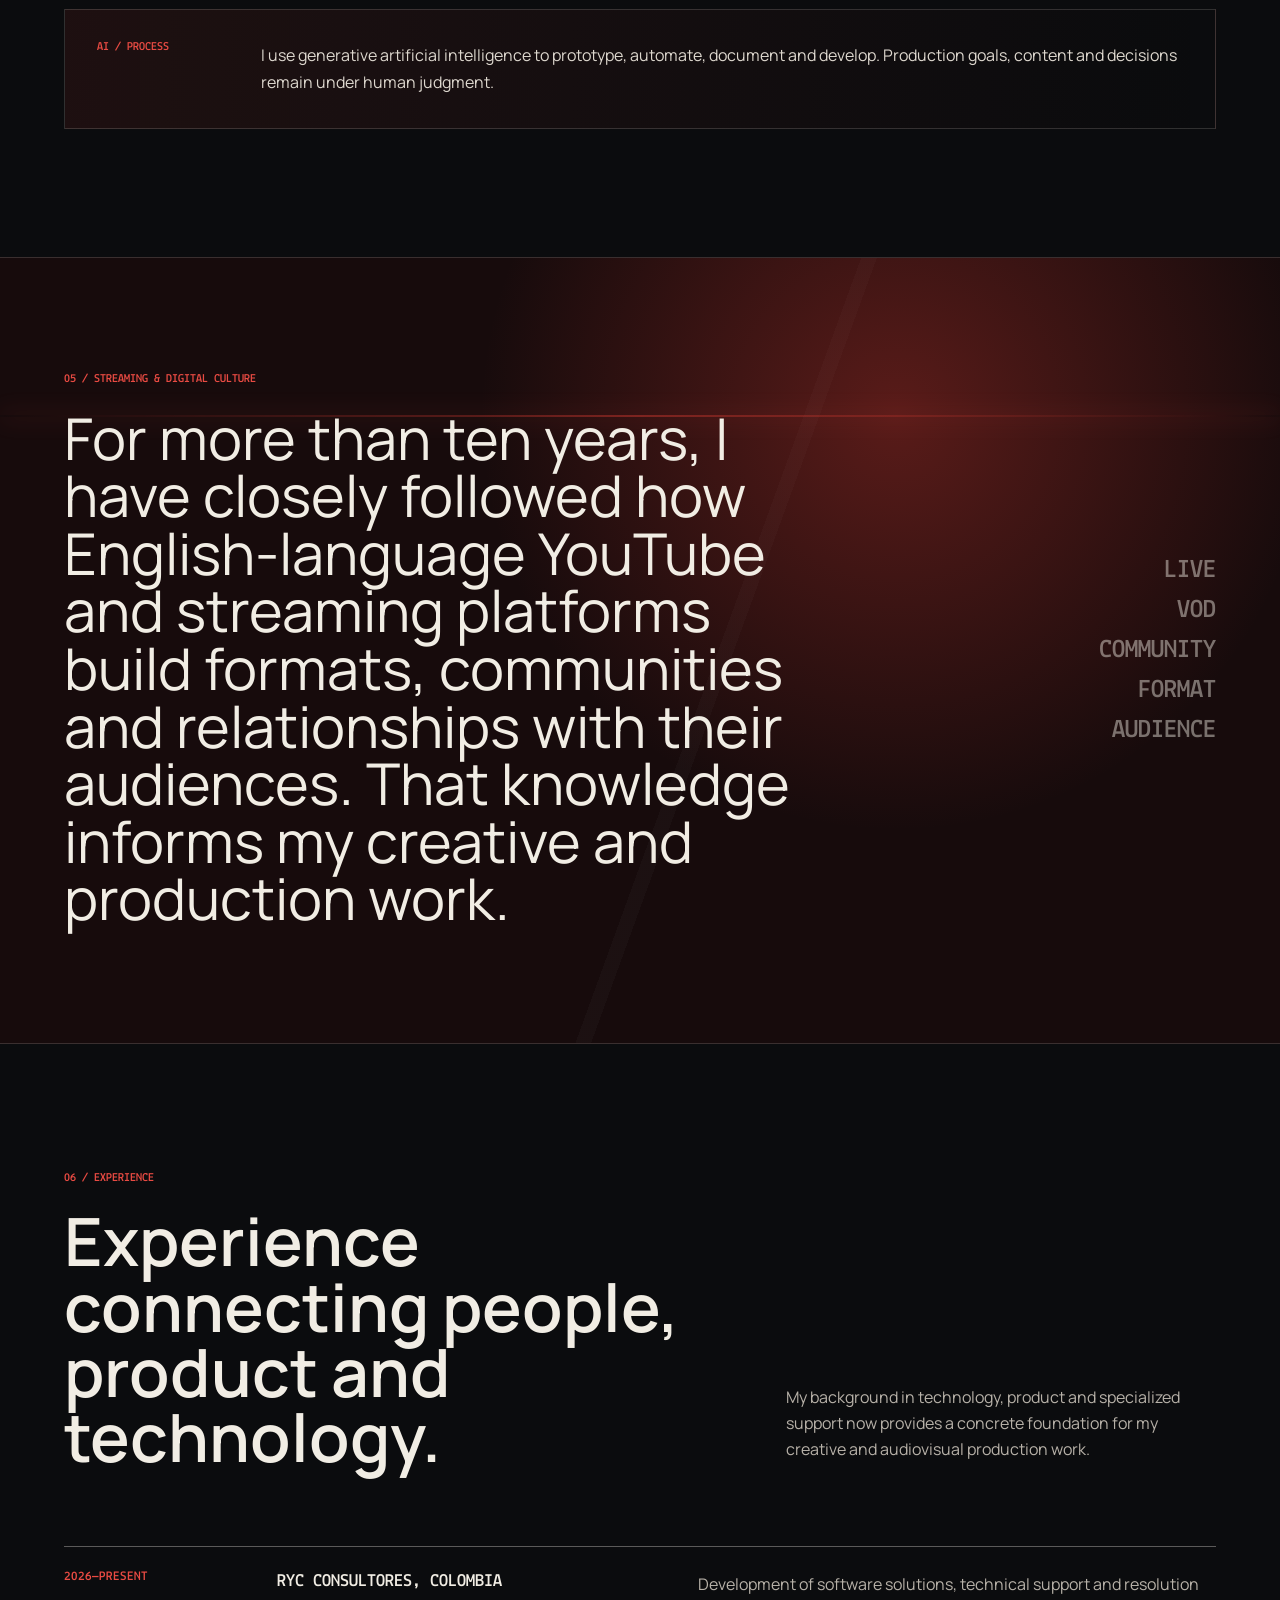
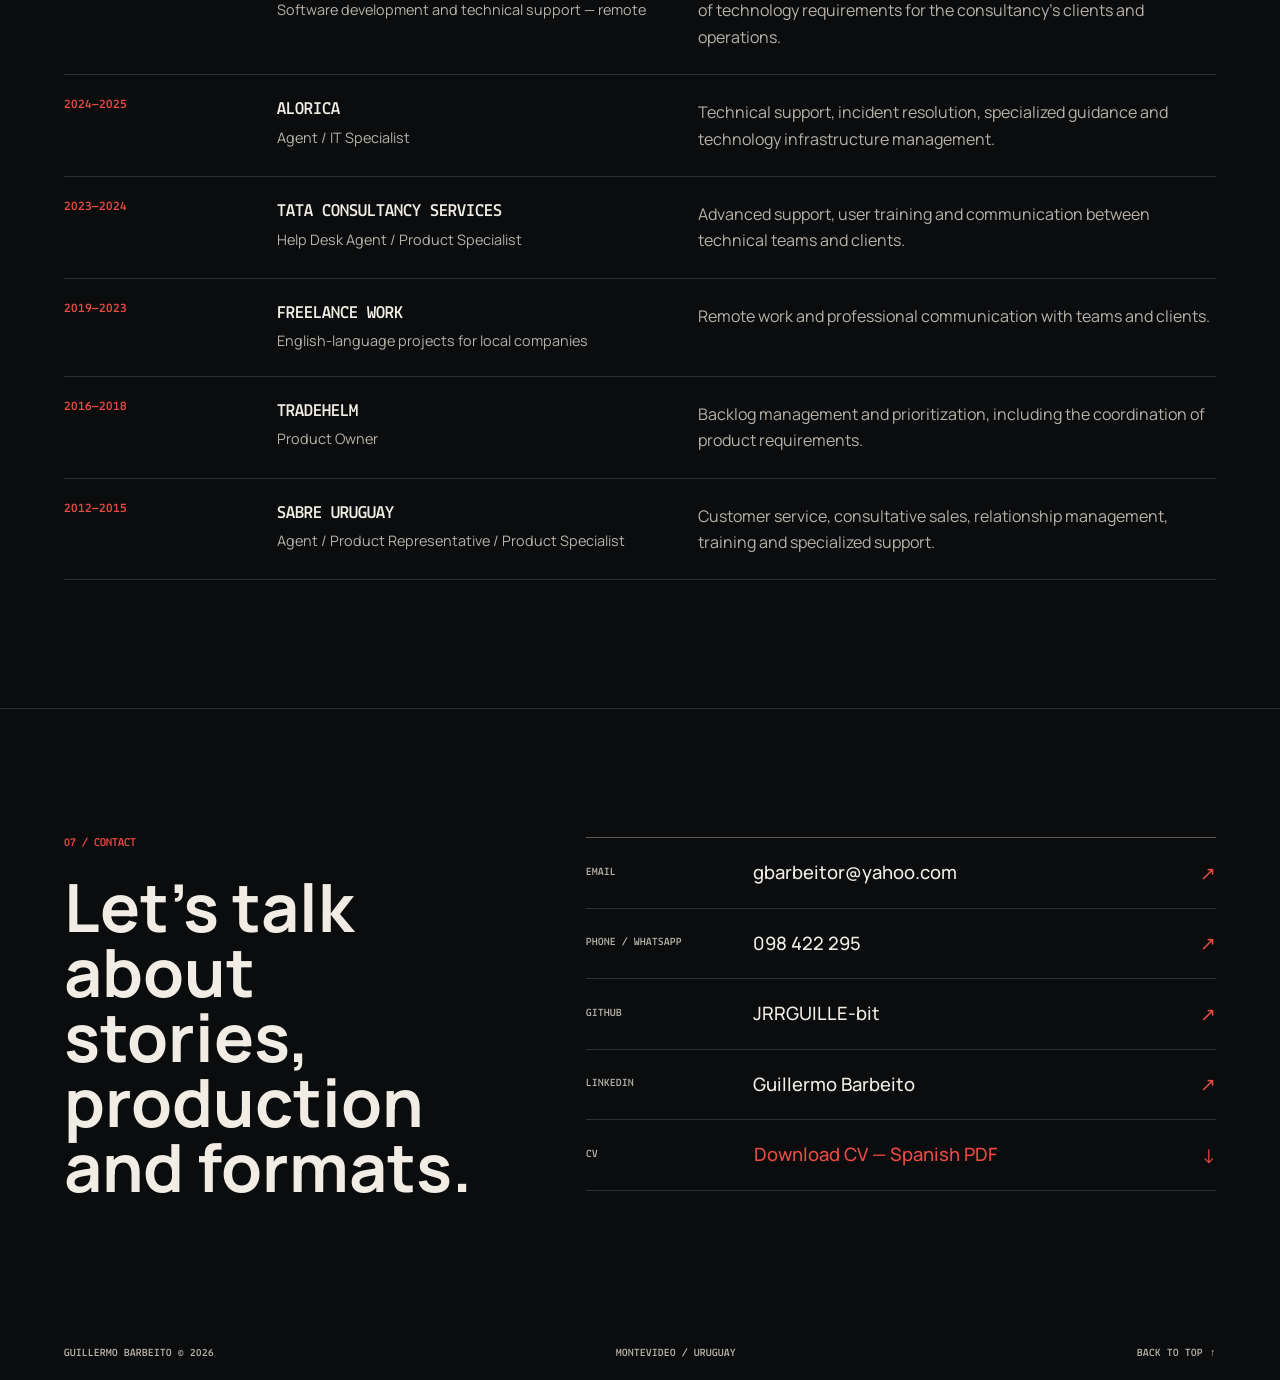
==== commit e7f96e89: "Update portfolio project status" ====
--- a/index.html
+++ b/index.html
@@ -330,7 +330,7 @@
             <p><span>04</span> X == A == B <b>✓</b></p>
           </div>
           <div class="terminal-copy">
-            <div class="project-kicker">MVP DE ESCRITORIO / REPOSITORIO PRIVADO</div>
+            <div class="project-kicker">MVP DE ESCRITORIO / REPOSITORIO PÚBLICO</div>
             <h3>MENELAO</h3>
             <p>Herramienta local de ingesta audiovisual que copia el material desde una fuente a dos destinos independientes, verifica el “Triángulo Dorado” mediante hashes SHA-256 y genera reportes claros para el equipo.</p>
             <p class="muted">Diseñada para Linux. Trabaja sin formatear, borrar ni alterar el material original.</p>
@@ -342,9 +342,9 @@
         <article class="tool-card reveal">
           <div class="tool-code">WEB_01</div>
           <h3>Jona — Ensayos</h3>
-          <p>Formulario web adaptable para relevar la disponibilidad de actores y ordenar fechas de ensayo, preparado para integrarse con Google Apps Script y Google Sheets.</p>
-          <div class="tech-tags"><span>HTML</span><span>JS</span><span>APPS SCRIPT</span></div>
-          <a class="text-link" href="https://jrrguille-bit.github.io/jona-ensayos/" target="_blank" rel="noopener noreferrer">Abrir proyecto <span>↗</span></a>
+          <p>Herramienta web responsive utilizada para relevar la disponibilidad de actores y organizar fechas de ensayo. El proyecto está cerrado y se conserva como caso técnico histórico.</p>
+          <div class="tech-tags"><span>HTML</span><span>JS</span><span>ARCHIVO</span></div>
+          <a class="text-link" href="https://jrrguille-bit.github.io/jona-ensayos/" target="_blank" rel="noopener noreferrer">Ver archivo <span>↗</span></a>
         </article>
 
         <article class="tool-card reveal">
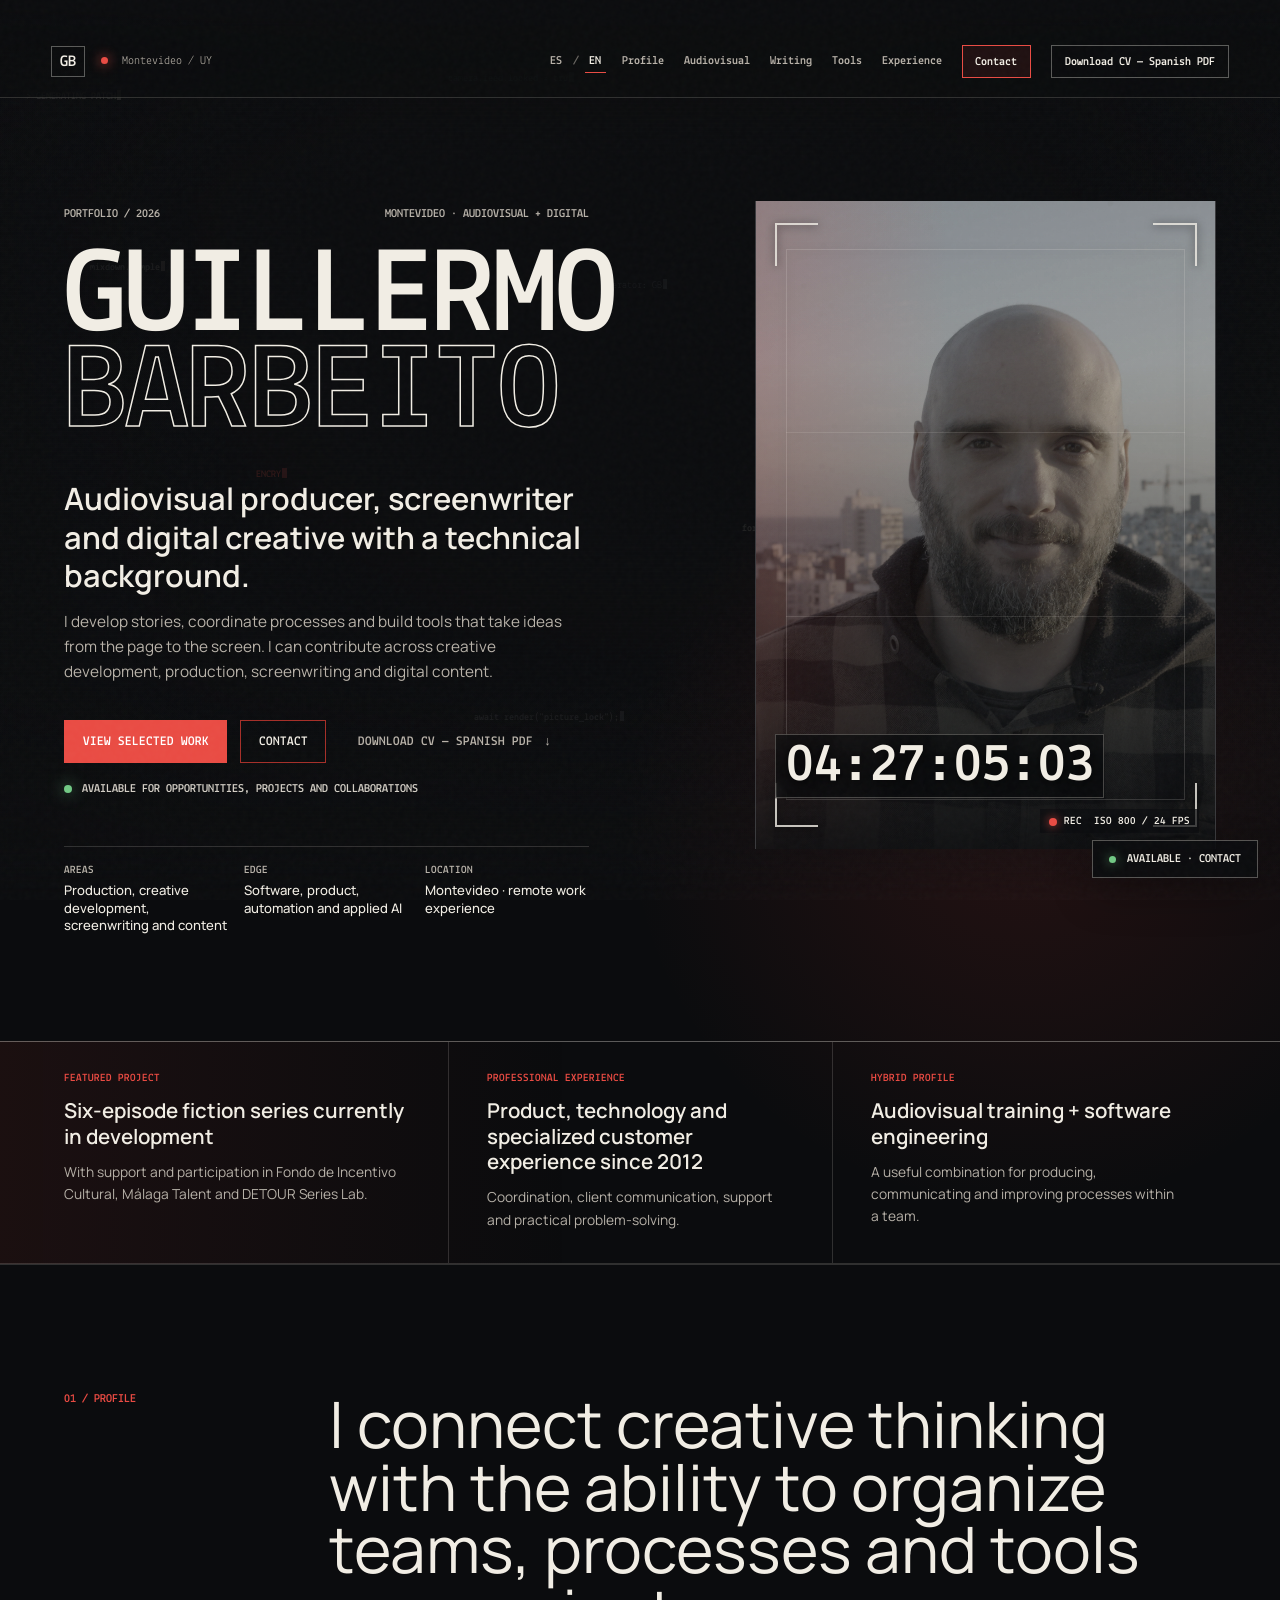
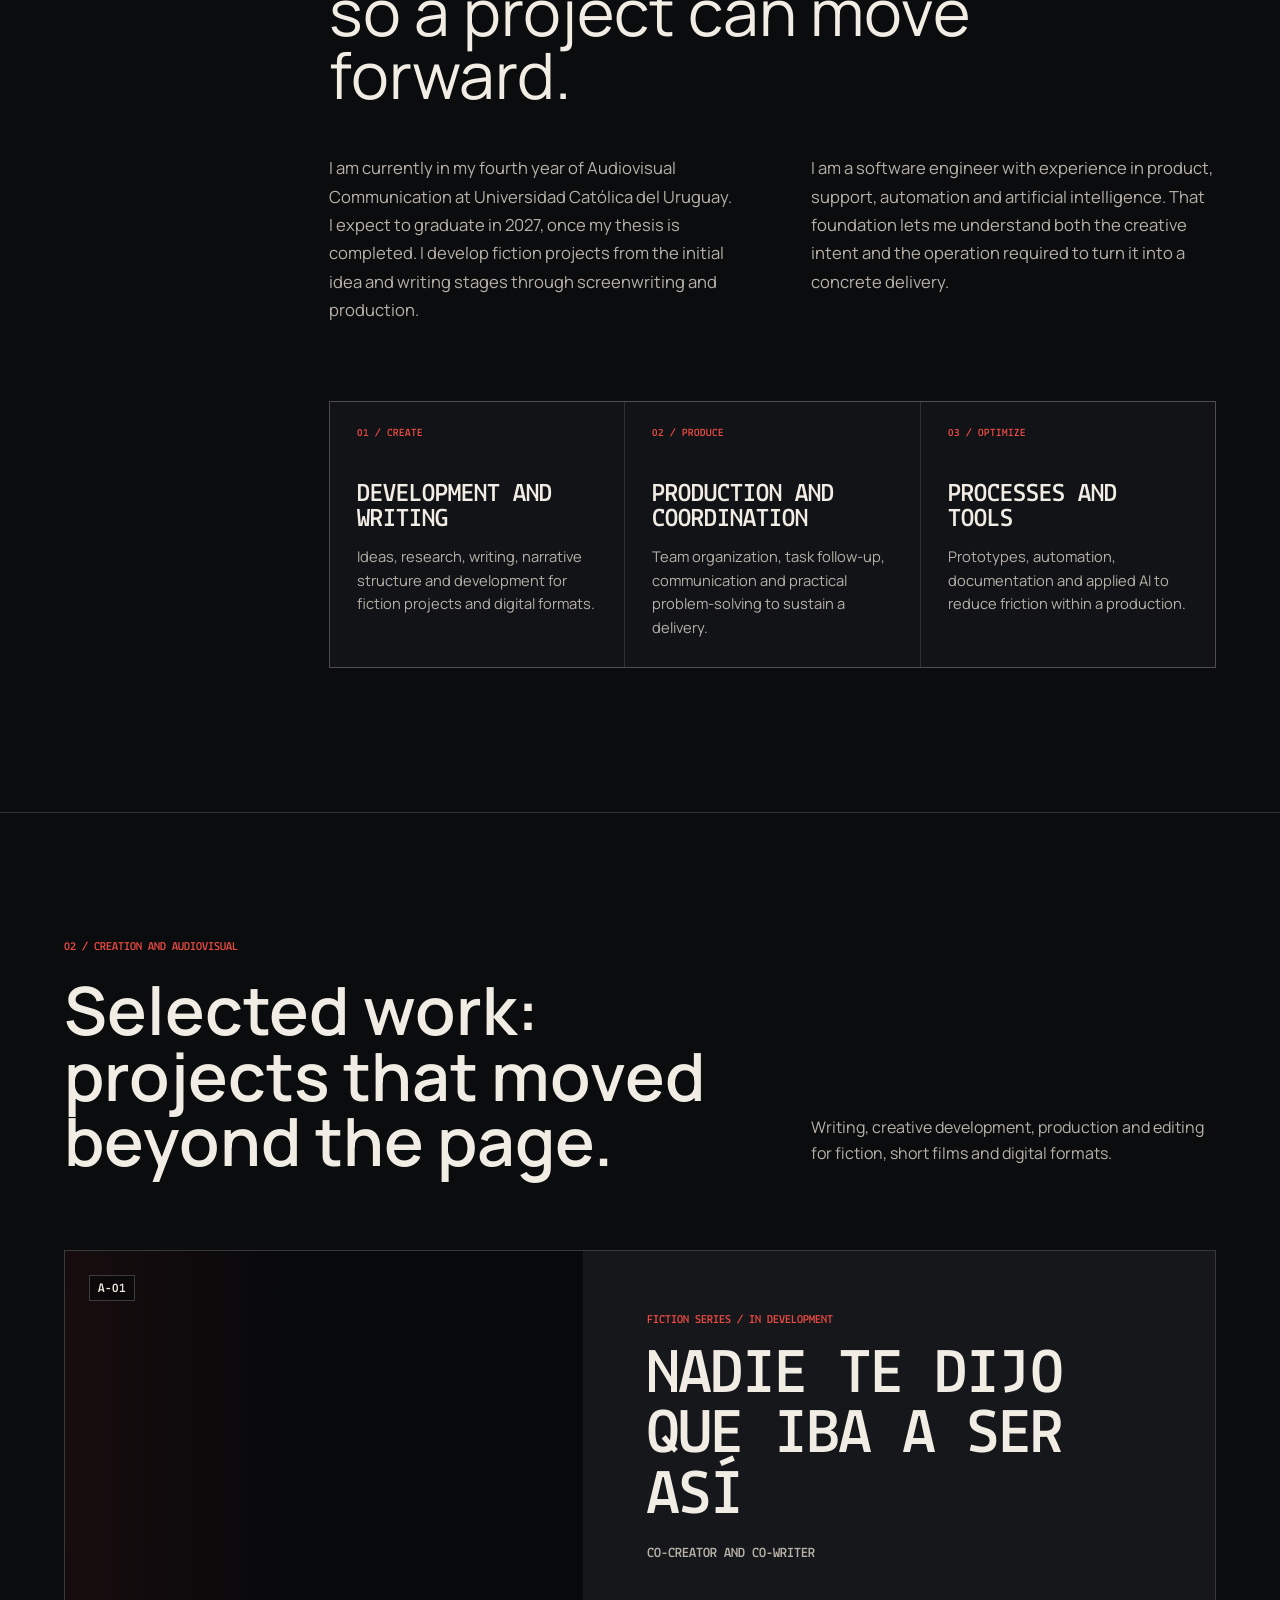
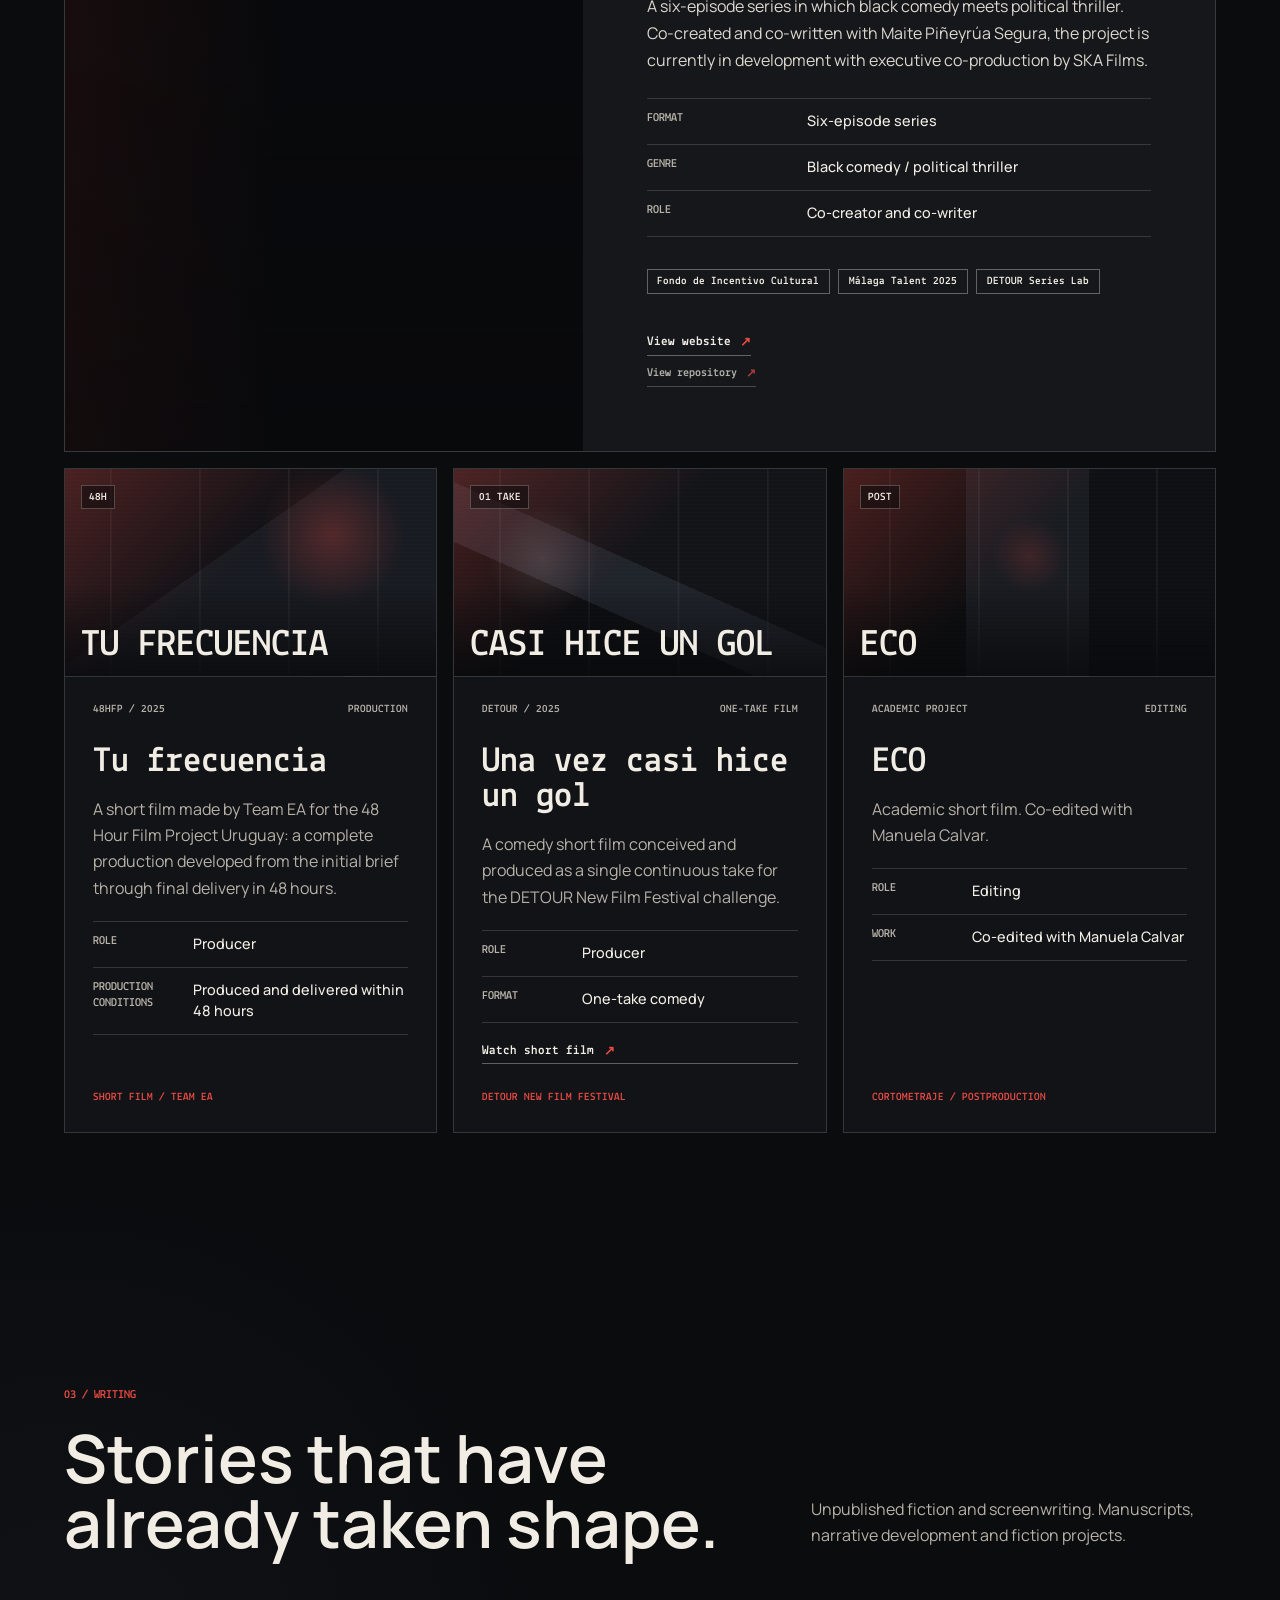
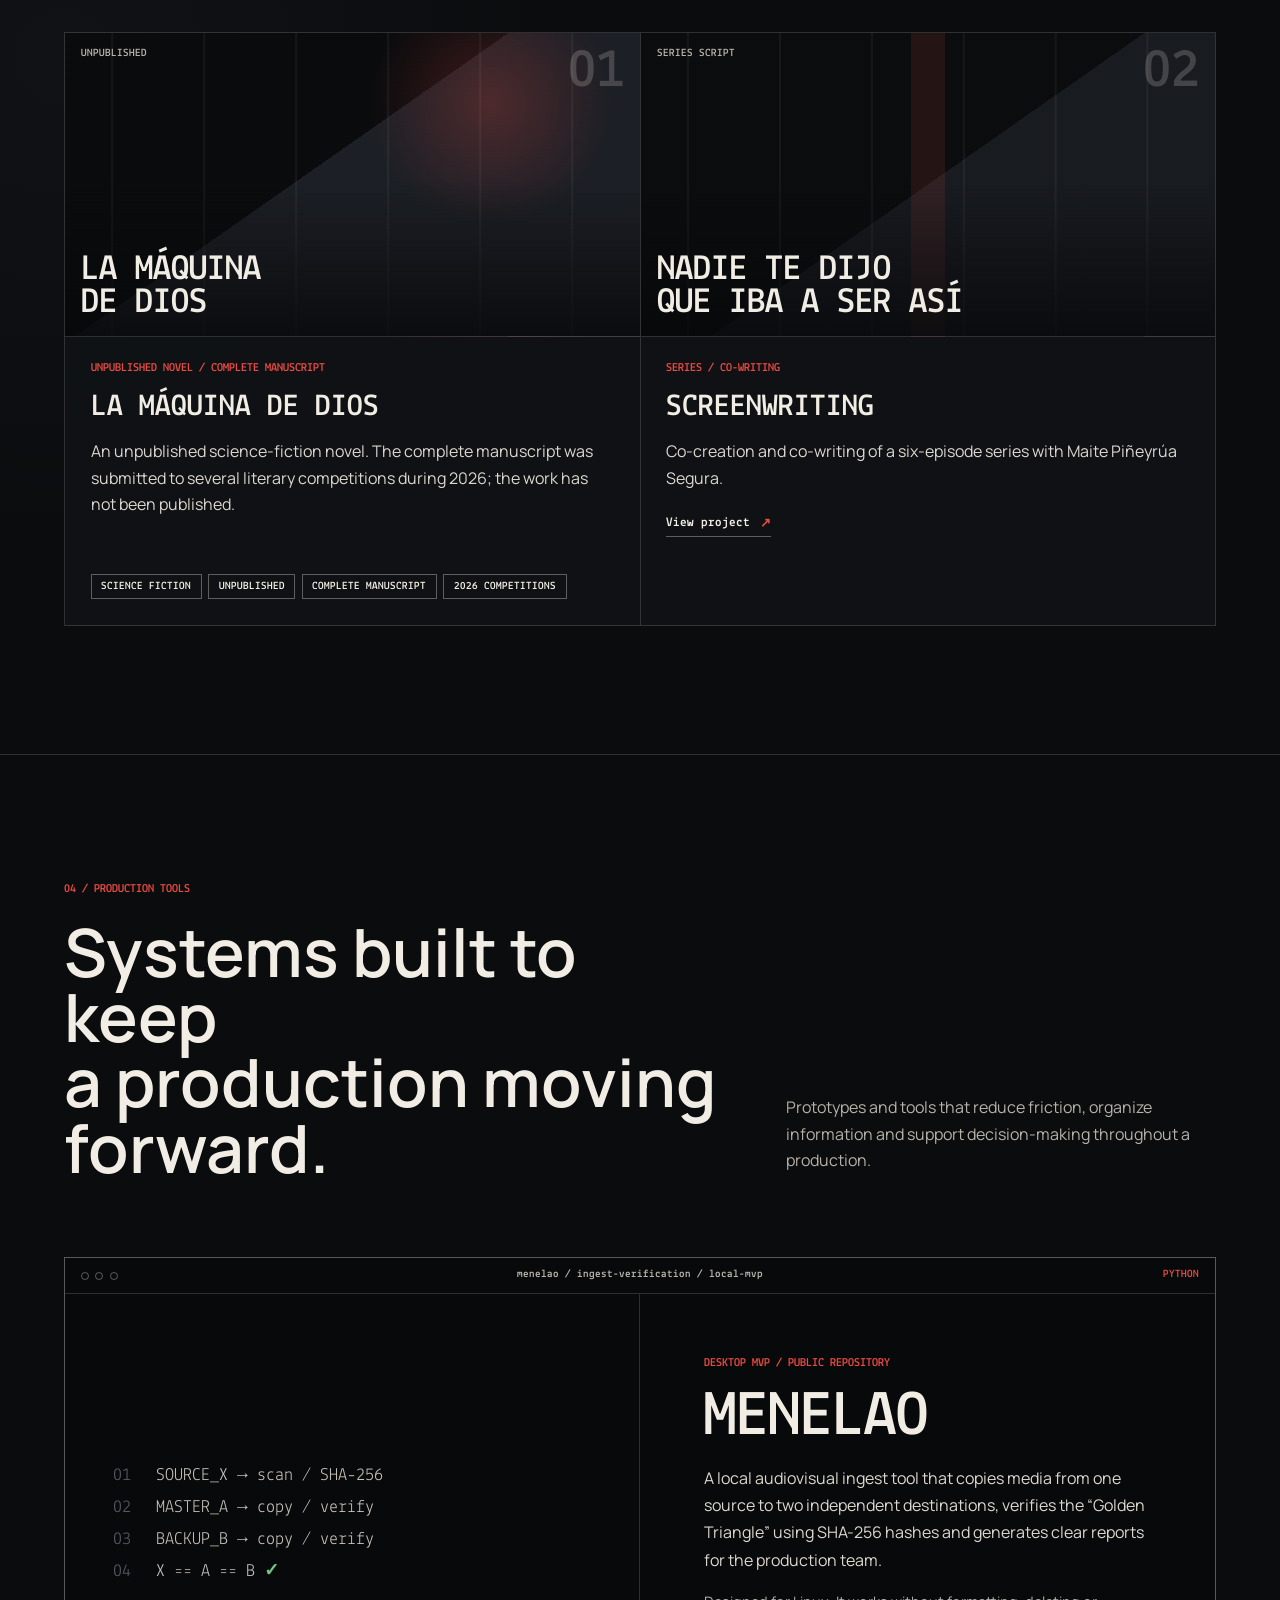
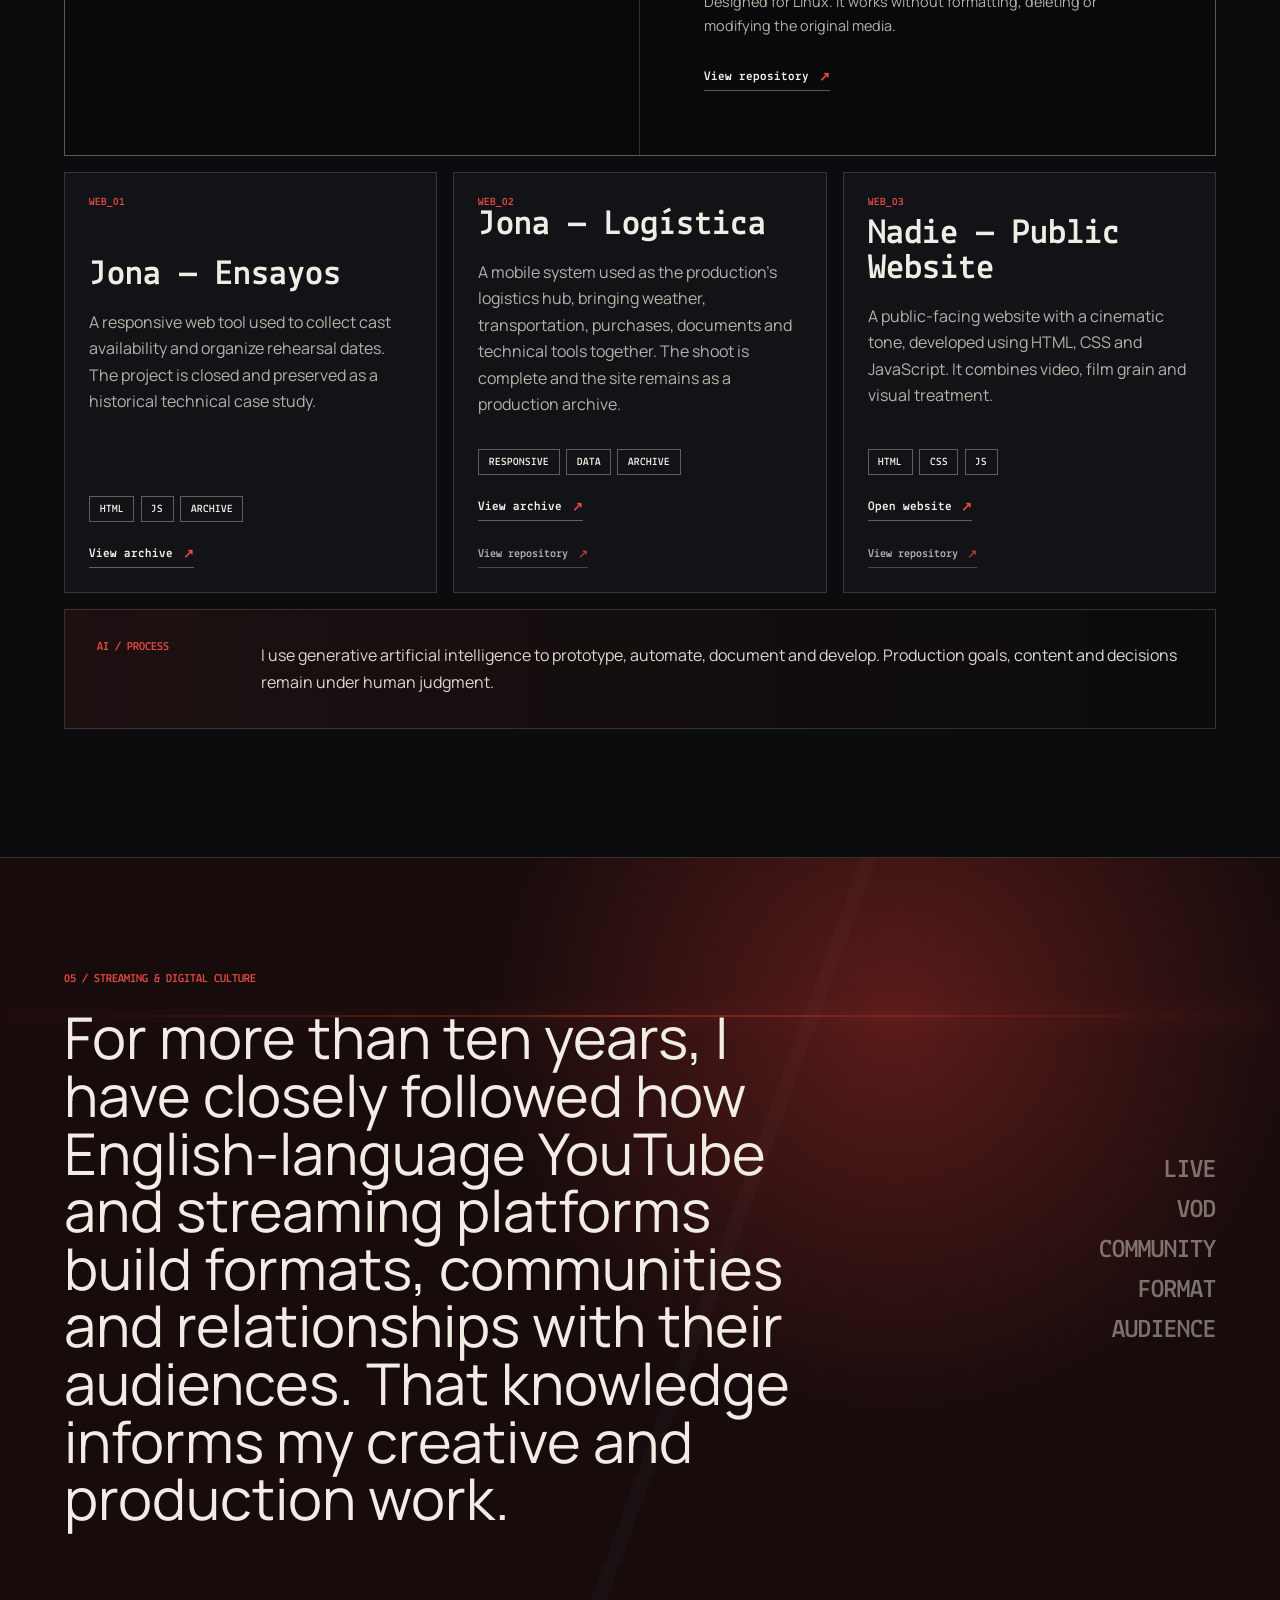
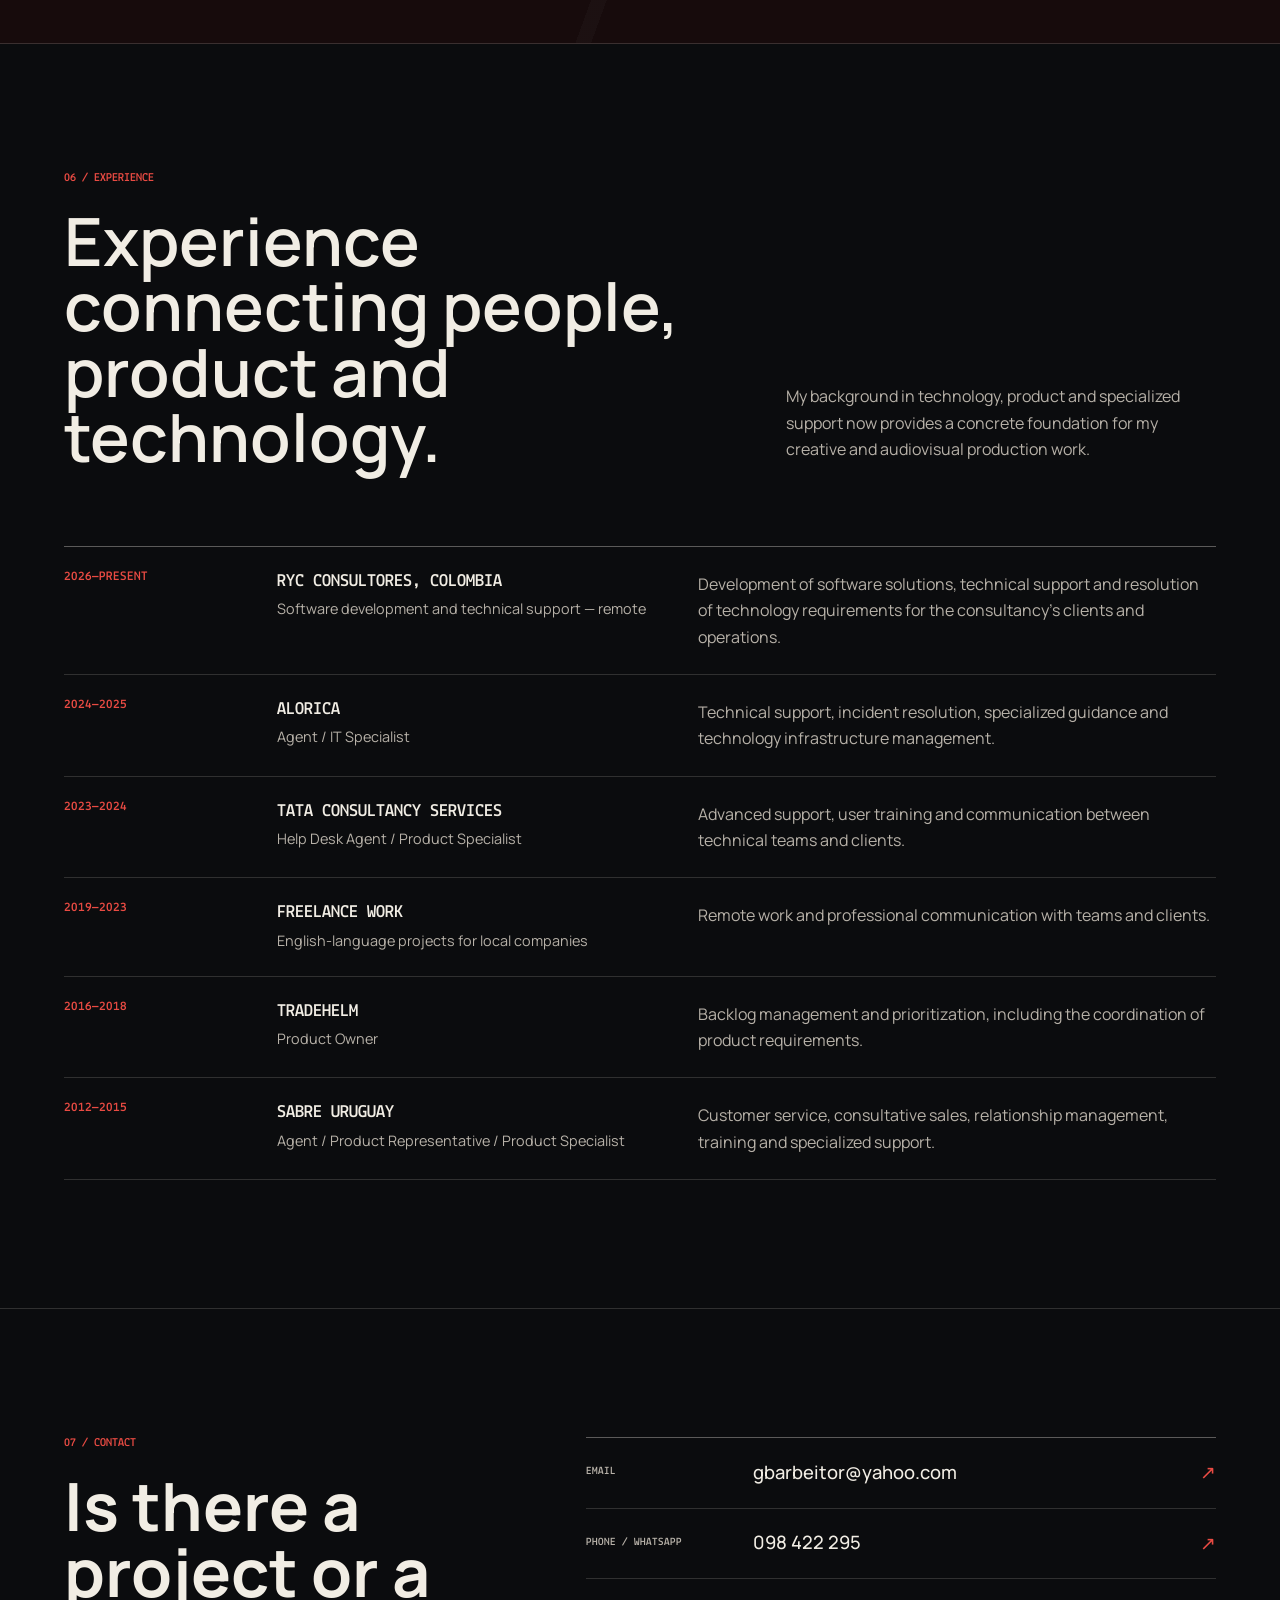
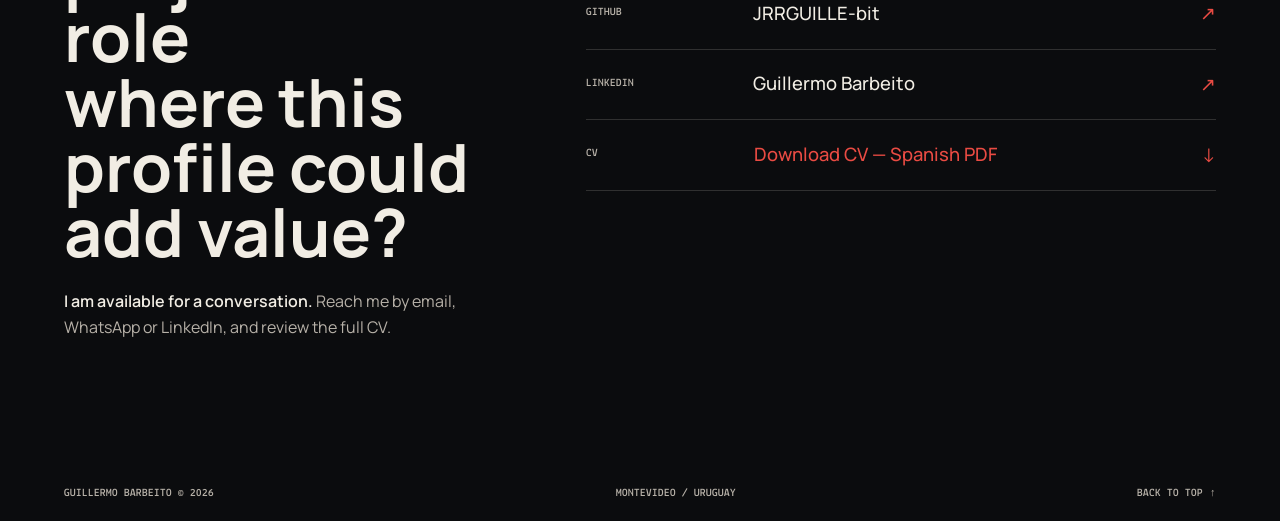
==== commit 2b73f9b3: "Refine portfolio for hiring and fix project links" ====
--- a/index.html
+++ b/index.html
@@ -1,4 +1,4 @@
-<!doctype html>
+<!DOCTYPE html>
 <html lang="es-UY">
 <head>
   <meta charset="utf-8">
@@ -6,8 +6,8 @@
   <meta name="theme-color" content="#0c0d0f">
   <meta name="color-scheme" content="dark">
 
-  <title>Guillermo Barbeito — Creativo, escritor y productor audiovisual</title>
-  <meta name="description" content="Portfolio profesional de Guillermo Barbeito: creativo, escritor y productor audiovisual. Ficción, streaming, formatos digitales y herramientas para producción.">
+  <title>Guillermo Barbeito — Producción audiovisual y guion</title>
+  <meta name="description" content="Portfolio de Guillermo Barbeito, productor audiovisual y guionista en Montevideo. Desarrollo creativo, producción, contenidos digitales y herramientas para equipos.">
   <meta name="author" content="Guillermo Barbeito">
   <meta name="robots" content="index, follow, max-image-preview:large">
   <meta name="google-site-verification" content="N3N9ww8UlENGI34N0jalMqL5cs5qbOLsxG3eL_jdU_I">
@@ -20,8 +20,8 @@
   <meta property="og:locale" content="es_UY">
   <meta property="og:locale:alternate" content="en_US">
   <meta property="og:site_name" content="Guillermo Barbeito">
-  <meta property="og:title" content="Guillermo Barbeito — Creativo, escritor y productor audiovisual">
-  <meta property="og:description" content="Historias, producción audiovisual, streaming y herramientas para llevar ideas del papel a la pantalla.">
+  <meta property="og:title" content="Guillermo Barbeito — Producción audiovisual, guion y contenidos digitales">
+  <meta property="og:description" content="Desarrollo historias, coordino procesos y construyo herramientas para llevar ideas del papel a la pantalla.">
   <meta property="og:url" content="https://jrrguille-bit.github.io/guillermo-barbeito/">
   <meta property="og:image" content="https://jrrguille-bit.github.io/guillermo-barbeito/Nadie%20te%20dijo%20que%20iba%20a%20ser%20as%C3%AD_Foto%20Guillermo.jpg">
   <meta property="og:image:type" content="image/jpeg">
@@ -30,8 +30,8 @@
   <meta property="og:image:alt" content="Retrato profesional de Guillermo Barbeito en Montevideo">
 
   <meta name="twitter:card" content="summary_large_image">
-  <meta name="twitter:title" content="Guillermo Barbeito — Creativo, escritor y productor audiovisual">
-  <meta name="twitter:description" content="Historias, producción audiovisual, streaming y herramientas para llevar ideas del papel a la pantalla.">
+  <meta name="twitter:title" content="Guillermo Barbeito — Producción audiovisual, guion y contenidos digitales">
+  <meta name="twitter:description" content="Desarrollo historias, coordino procesos y construyo herramientas para llevar ideas del papel a la pantalla.">
   <meta name="twitter:image" content="https://jrrguille-bit.github.io/guillermo-barbeito/Nadie%20te%20dijo%20que%20iba%20a%20ser%20as%C3%AD_Foto%20Guillermo.jpg">
   <meta name="twitter:image:alt" content="Retrato profesional de Guillermo Barbeito en Montevideo">
 
@@ -64,6 +64,7 @@
   <link rel="stylesheet" href="visual-qa.css">
   <link rel="stylesheet" href="code-background.css">
   <link rel="stylesheet" href="portfolio-depth.css">
+  <link rel="stylesheet" href="recruitment-pass.css">
   <style>
     html { scroll-padding-top: 84px; }
     section[id] { scroll-margin-top: 84px; }
@@ -92,7 +93,7 @@
       "addressLocality": "Montevideo",
       "addressCountry": "UY"
     },
-    "jobTitle": "Creativo, escritor y productor audiovisual",
+    "jobTitle": "Productor audiovisual, guionista y creativo digital",
     "worksFor": {
       "@type": "Organization",
       "name": "RyC Consultores"
@@ -127,7 +128,7 @@
       <span class="brand-mark">GB</span>
       <span class="brand-status"><i></i> Montevideo / UY</span>
     </a>
-    <div class="language-switcher" aria-label="Selector de idioma">
+    <div class="language-switcher" role="group" aria-label="Selector de idioma">
       <a href="./" lang="es-UY" data-language-option="es" aria-label="Ver versión en español" aria-current="page">ES</a>
       <span aria-hidden="true">/</span>
       <a href="en/" lang="en" data-language-option="en" aria-label="View English version">EN</a>
@@ -137,8 +138,9 @@
       <a href="#perfil">Perfil</a>
       <a href="#audiovisual">Audiovisual</a>
       <a href="#escritura">Escritura</a>
-      <a href="#tecnologia">Tecnología</a>
+      <a href="#tecnologia">Herramientas</a>
       <a href="#trayectoria">Trayectoria</a>
+      <a class="nav-contact" href="#contacto">Contactar</a>
       <a class="nav-cv" href="Guillermo-Barbeito-CV.pdf" download>Descargar CV</a>
     </nav>
   </header>
@@ -146,22 +148,24 @@
   <main id="contenido">
     <section id="inicio" class="hero section-grid">
       <div class="hero-copy reveal">
-        <p class="eyebrow"><span>PORTFOLIO / 2026</span><span>CREACIÓN + ESCRITURA + PRODUCCIÓN</span></p>
+        <p class="eyebrow"><span>PORTFOLIO / 2026</span><span>MONTEVIDEO · AUDIOVISUAL + DIGITAL</span></p>
         <h1>Guillermo<br><span>Barbeito</span></h1>
-        <p class="hero-role">Creativo, escritor y productor audiovisual.</p>
-        <p class="hero-summary">Escribo historias y desarrollo proyectos para ficción, streaming y formatos digitales. También diseño las herramientas y los procesos que permiten llevarlos del papel a la pantalla.</p>
+        <p class="hero-role">Productor audiovisual, guionista y creativo digital con base técnica.</p>
+        <p class="hero-summary">Desarrollo historias, coordino procesos y construyo herramientas para que las ideas lleguen del papel a la pantalla. Puedo aportar en desarrollo creativo, producción, guion y contenidos digitales.</p>
         <div class="hero-actions">
-          <a class="button button-primary" href="#audiovisual">Ver proyectos</a>
-          <a class="button button-ghost" href="Guillermo-Barbeito-CV.pdf" download>Descargar CV <span aria-hidden="true">↓</span></a>
-        </div>
-        <div class="hero-meta" aria-label="Datos profesionales">
-          <div><span>Formación actual</span><strong>4.º año — Comunicación Audiovisual, UCU</strong></div>
-          <div><span>Enfoque profesional</span><strong>Creatividad, escritura, producción y formatos digitales</strong></div>
-          <div><span>Base técnica</span><strong>Software, IA aplicada y producto</strong></div>
-        </div>
-      </div>
-
-      <div class="hero-visual reveal" aria-label="Retrato de Guillermo Barbeito">
+          <a class="button button-primary" href="#audiovisual">Ver trabajo seleccionado</a>
+          <a class="button button-ghost button-contact" href="#contacto">Contactar</a>
+          <a class="button button-cv" href="Guillermo-Barbeito-CV.pdf" download>Descargar CV <span aria-hidden="true">↓</span></a>
+        </div>
+        <p class="hero-availability">Disponible para oportunidades, proyectos y colaboraciones</p>
+        <ul class="hero-meta" aria-label="Datos profesionales">
+          <li><span>Áreas</span><strong>Producción, desarrollo creativo, guion y contenidos</strong></li>
+          <li><span>Diferencial</span><strong>Software, producto, automatización e IA aplicada</strong></li>
+          <li><span>Ubicación</span><strong>Montevideo · experiencia de trabajo remoto</strong></li>
+        </ul>
+      </div>
+
+      <div class="hero-visual reveal">
         <div class="portrait-wrap">
           <img src="Nadie%20te%20dijo%20que%20iba%20a%20ser%20as%C3%AD_Foto%20Guillermo.jpg" width="2048" height="1365" alt="Retrato profesional de Guillermo Barbeito" fetchpriority="high" decoding="async">
           <div class="portrait-overlay"></div>
@@ -171,14 +175,37 @@
       </div>
     </section>
 
+    <section class="proof-strip reveal" aria-label="Experiencia destacada">
+      <article class="proof-item">
+        <span>PROYECTO DESTACADO</span>
+        <strong>Serie de ficción de seis episodios en desarrollo</strong>
+        <p>Con apoyos y participación en Fondo de Incentivo Cultural, Málaga Talent y DETOUR Series Lab.</p>
+      </article>
+      <article class="proof-item">
+        <span>EXPERIENCIA PROFESIONAL</span>
+        <strong>Trayectoria en producto, tecnología y atención especializada desde 2012</strong>
+        <p>Coordinación, comunicación con clientes, soporte y resolución de necesidades concretas.</p>
+      </article>
+      <article class="proof-item">
+        <span>PERFIL HÍBRIDO</span>
+        <strong>Formación audiovisual + ingeniería en informática</strong>
+        <p>Una combinación útil para producir, comunicar y mejorar procesos dentro de un equipo.</p>
+      </article>
+    </section>
+
     <section id="perfil" class="statement section-pad reveal">
       <div class="section-index">01 / PERFIL</div>
       <div class="statement-copy">
-        <p class="lead">Me interesa ese momento en que una idea deja de ser una promesa y empieza a convertirse en una historia, un equipo y un plan de producción.</p>
+        <p class="lead">Conecto la mirada creativa con la capacidad de ordenar equipos, procesos y herramientas para que un proyecto avance.</p>
         <div class="statement-columns">
           <p>Curso el cuarto año de Comunicación Audiovisual en la Universidad Católica del Uruguay, con egreso previsto para 2027 una vez finalizada la tesis. Desarrollo proyectos de ficción desde la idea y la escritura hasta el guion y la producción.</p>
-          <p>Soy ingeniero en informática. Esa formación, sumada a mi experiencia en producto, soporte, automatización e inteligencia artificial, me permite construir procesos y herramientas para que la técnica acompañe a la creación, en lugar de frenarla.</p>
-        </div>
+          <p>Soy ingeniero en informática y tengo experiencia en producto, soporte, automatización e inteligencia artificial. Esa base me permite entender tanto la intención creativa como la operación necesaria para convertirla en una entrega concreta.</p>
+        </div>
+        <ul class="capability-grid" aria-label="Áreas en las que Guillermo puede aportar">
+          <li class="capability-card"><span>01 / CREAR</span><h3>Desarrollo y guion</h3><p>Ideas, investigación, escritura, estructura narrativa y desarrollo de proyectos de ficción y formatos digitales.</p></li>
+          <li class="capability-card"><span>02 / PRODUCIR</span><h3>Producción y coordinación</h3><p>Organización de equipos, seguimiento de tareas, comunicación y resolución práctica para sostener una entrega.</p></li>
+          <li class="capability-card"><span>03 / OPTIMIZAR</span><h3>Procesos y herramientas</h3><p>Prototipos, automatización, documentación e IA aplicada para reducir fricción dentro de una producción.</p></li>
+        </ul>
       </div>
     </section>
 
@@ -186,7 +213,7 @@
       <div class="section-heading reveal">
         <div>
           <div class="section-index">02 / CREACIÓN Y AUDIOVISUAL</div>
-          <h2>Proyectos con una idea clara,<br>un equipo real y algo en juego.</h2>
+          <h2>Trabajo seleccionado:<br>proyectos que salieron del papel.</h2>
         </div>
         <p>Escritura, desarrollo creativo, producción y montaje para ficción, cortometrajes y formatos digitales.</p>
       </div>
@@ -212,7 +239,7 @@
             <li>Málaga Talent 2025</li>
             <li>DETOUR Series Lab</li>
           </ul>
-          <div class="project-links" aria-label="Enlaces de Nadie te dijo que iba a ser así">
+          <div class="project-links" role="group" aria-label="Enlaces de Nadie te dijo que iba a ser así">
             <a class="text-link" href="https://jrrguille-bit.github.io/Nadie-Publico/" target="_blank" rel="noopener noreferrer">Ver página <span>↗</span></a>
             <a class="text-link text-link-secondary" href="https://github.com/JRRGUILLE-bit/Nadie-Publico" target="_blank" rel="noopener noreferrer">Ver repositorio <span>↗</span></a>
           </div>
@@ -316,7 +343,7 @@
         <p>Prototipos y herramientas que reducen fricción, ordenan información y sostienen decisiones durante un rodaje.</p>
       </div>
 
-      <div class="terminal reveal" aria-label="Proyecto destacado MENELAO">
+      <section class="terminal reveal" aria-label="Proyecto destacado MENELAO">
         <div class="terminal-bar">
           <span class="terminal-dots" aria-hidden="true"><i></i><i></i><i></i></span>
           <span>menelao / ingest-verification / local-mvp</span>
@@ -334,9 +361,10 @@
             <h3>MENELAO</h3>
             <p>Herramienta local de ingesta audiovisual que copia el material desde una fuente a dos destinos independientes, verifica el “Triángulo Dorado” mediante hashes SHA-256 y genera reportes claros para el equipo.</p>
             <p class="muted">Diseñada para Linux. Trabaja sin formatear, borrar ni alterar el material original.</p>
-          </div>
-        </div>
-      </div>
+            <div class="terminal-actions"><a class="text-link" href="https://github.com/JRRGUILLE-bit/project-isosceles" target="_blank" rel="noopener noreferrer">Ver repositorio <span>↗</span></a></div>
+          </div>
+        </div>
+      </section>
 
       <div class="tool-grid">
         <article class="tool-card reveal">
@@ -350,9 +378,12 @@
         <article class="tool-card reveal">
           <div class="tool-code">WEB_02</div>
           <h3>Jona — Logística</h3>
-          <p>Herramienta móvil de apoyo al rodaje con comercios cercanos, distancias, criterios de traslado y accesos directos a Google Maps.</p>
-          <div class="tech-tags"><span>RESPONSIVE</span><span>DATA</span><span>MAPS</span></div>
-          <a class="text-link" href="https://jrrguille-bit.github.io/jona-logistica-mapa/" target="_blank" rel="noopener noreferrer">Abrir proyecto <span>↗</span></a>
+          <p>Sistema móvil utilizado como central logística del rodaje: reunió clima, traslados, compras, documentos y herramientas técnicas. El proyecto finalizó y se conserva como archivo de producción.</p>
+          <div class="tech-tags"><span>RESPONSIVE</span><span>DATA</span><span>ARCHIVO</span></div>
+          <div class="project-links">
+            <a class="text-link" href="https://jrrguille-bit.github.io/jona-logistica/" target="_blank" rel="noopener noreferrer">Ver archivo <span>↗</span></a>
+            <a class="text-link text-link-secondary" href="https://github.com/JRRGUILLE-bit/jona-logistica" target="_blank" rel="noopener noreferrer">Ver repositorio <span>↗</span></a>
+          </div>
         </article>
 
         <article class="tool-card reveal">
@@ -376,7 +407,7 @@
     <section class="streaming-band reveal" aria-label="Conocimiento de streaming y cultura digital">
       <div class="streaming-scan" aria-hidden="true"></div>
       <div class="streaming-copy">
-        <div class="section-index">05 / STREAMING & CULTURA DIGITAL</div>
+        <div class="section-index">05 / STREAMING &amp; CULTURA DIGITAL</div>
         <p>Hace más de diez años sigo de cerca cómo YouTube y el streaming angloparlante construyen formatos, comunidades y vínculos con sus audiencias. Ese conocimiento informa mi trabajo creativo y de producción.</p>
       </div>
       <div class="streaming-data" aria-hidden="true">
@@ -430,7 +461,8 @@
     <section id="contacto" class="contact section-pad reveal">
       <div>
         <div class="section-index">07 / CONTACTO</div>
-        <h2>Hablemos de historias,<br>producción y formatos.</h2>
+        <h2>¿Hay un proyecto o un puesto<br>donde este perfil pueda sumar?</h2>
+        <p class="contact-intro"><strong>Estoy disponible para conversar.</strong> Podés escribirme por email, WhatsApp o LinkedIn y revisar el CV completo.</p>
       </div>
       <div class="contact-actions">
         <a class="contact-line" href="mailto:gbarbeitor@yahoo.com"><span>EMAIL</span><strong>gbarbeitor@yahoo.com</strong><i>↗</i></a>
@@ -442,6 +474,8 @@
     </section>
   </main>
 
+  <a class="floating-contact" href="#contacto" aria-label="Ir a la sección de contacto">Disponible · Contactar</a>
+
   <footer class="site-footer">
     <span>GUILLERMO BARBEITO © <span id="year">2026</span></span>
     <span>MONTEVIDEO / URUGUAY</span>
--- a/recruitment-pass.css
+++ b/recruitment-pass.css
@@ -0,0 +1,213 @@
+/* Recruitment-focused refinement: keeps the cinematic identity while making
+   role fit, proof and contact paths easier to scan. */
+
+.site-nav { gap: 1.25rem; }
+
+.site-nav .nav-contact {
+  padding: .65rem .8rem .55rem;
+  border: 1px solid var(--accent);
+  color: var(--ink);
+  background: rgba(218, 59, 50, .1);
+}
+
+.site-nav .nav-contact:hover,
+.site-nav .nav-contact:focus-visible {
+  background: var(--accent);
+  color: #fff;
+}
+
+.hero-copy { position: relative; z-index: 2; }
+.hero-role { max-width: 700px; font-weight: 600; }
+.hero-summary { max-width: 650px; }
+.hero-actions { align-items: center; }
+.hero-meta { list-style: none; padding-left: 0; }
+.button-contact { border-color: rgba(218, 59, 50, .75); }
+.button-cv { border-color: transparent; color: var(--muted); }
+.button-cv:hover,
+.button-cv:focus-visible { color: var(--ink); background: transparent; }
+
+.hero-availability {
+  display: flex;
+  align-items: center;
+  gap: .65rem;
+  margin: 1.15rem 0 0;
+  color: #d3cec5;
+  font: 700 .72rem/1.45 var(--mono);
+  letter-spacing: .07em;
+  text-transform: uppercase;
+}
+
+.hero-availability::before {
+  content: "";
+  flex: 0 0 auto;
+  width: 8px;
+  height: 8px;
+  border-radius: 50%;
+  background: #71c884;
+  box-shadow: 0 0 16px rgba(113, 200, 132, .8);
+}
+
+.proof-strip {
+  max-width: var(--max);
+  margin-inline: auto;
+  display: grid;
+  grid-template-columns: repeat(3, 1fr);
+  padding: 0 clamp(1.2rem, 5vw, 5.5rem);
+  border-top: 1px solid var(--line-strong);
+  border-bottom: 1px solid var(--line);
+  background: linear-gradient(90deg, rgba(218, 59, 50, .08), transparent 45%);
+}
+
+.proof-item {
+  min-height: 170px;
+  padding: 2rem clamp(1.2rem, 3vw, 2.6rem) 2rem 0;
+}
+
+.proof-item + .proof-item {
+  padding-left: clamp(1.2rem, 3vw, 2.6rem);
+  border-left: 1px solid var(--line);
+}
+
+.proof-item span {
+  display: block;
+  margin-bottom: .85rem;
+  color: var(--accent);
+  font: 700 .68rem/1 var(--mono);
+  letter-spacing: .12em;
+}
+
+.proof-item strong {
+  display: block;
+  max-width: 360px;
+  font-size: clamp(1.08rem, 1.6vw, 1.4rem);
+  line-height: 1.25;
+  font-weight: 600;
+  letter-spacing: -.025em;
+}
+
+.proof-item p {
+  margin: .7rem 0 0;
+  color: var(--muted);
+  font-size: .86rem;
+}
+
+.statement-copy .lead { max-width: 1120px; }
+
+.capability-grid {
+  display: grid;
+  grid-template-columns: repeat(3, 1fr);
+  gap: 1px;
+  margin-top: clamp(3rem, 6vw, 5rem);
+  border: 1px solid var(--line);
+  background: var(--line);
+  list-style: none;
+  padding: 0;
+}
+
+.capability-card {
+  min-height: 220px;
+  padding: 1.7rem;
+  background: var(--bg-soft);
+}
+
+.capability-card span {
+  display: block;
+  margin-bottom: 2.6rem;
+  color: var(--accent);
+  font: 700 .68rem/1 var(--mono);
+  letter-spacing: .12em;
+}
+
+.capability-card h3 {
+  margin: 0 0 .75rem;
+  font: 700 clamp(1.35rem, 2vw, 1.85rem)/1 var(--mono);
+  letter-spacing: -.035em;
+  text-transform: uppercase;
+}
+
+.capability-card p { margin: 0; color: var(--muted); font-size: .92rem; }
+.terminal-actions { margin-top: 1.4rem; }
+.contact-intro { max-width: 560px; margin: 1.5rem 0 0; color: var(--muted); }
+.contact-intro strong { color: var(--ink); font-weight: 600; }
+
+.floating-contact {
+  position: fixed;
+  right: 1.4rem;
+  bottom: 1.4rem;
+  z-index: 90;
+  display: inline-flex;
+  align-items: center;
+  gap: .65rem;
+  padding: .82rem 1rem .7rem;
+  border: 1px solid rgba(241, 237, 228, .32);
+  background: rgba(11, 12, 14, .88);
+  color: var(--ink);
+  backdrop-filter: blur(14px);
+  text-decoration: none;
+  font: 700 .72rem/1 var(--mono);
+  letter-spacing: .09em;
+  text-transform: uppercase;
+  box-shadow: 0 16px 40px rgba(0, 0, 0, .28);
+  transition: transform .2s ease, border-color .2s ease, background .2s ease;
+}
+
+.floating-contact::before {
+  content: "";
+  width: 7px;
+  height: 7px;
+  border-radius: 50%;
+  background: #71c884;
+  box-shadow: 0 0 12px rgba(113, 200, 132, .75);
+}
+
+.floating-contact:hover,
+.floating-contact:focus-visible {
+  transform: translateY(-2px);
+  border-color: var(--accent);
+  background: rgba(218, 59, 50, .16);
+}
+
+@media (max-width: 1160px) {
+  .nav-toggle { display: block; }
+
+  .site-nav {
+    position: absolute;
+    top: 72px;
+    left: 0;
+    right: 0;
+    display: none;
+    flex-direction: column;
+    align-items: stretch;
+    gap: 0;
+    padding: 1rem;
+    background: rgba(11, 12, 14, .97);
+    border-bottom: 1px solid var(--line);
+  }
+
+  .site-nav.is-open { display: flex; }
+  .site-nav a { padding: 1rem .2rem; border-bottom: 1px solid var(--line); }
+
+  .site-nav .nav-contact,
+  .site-nav .nav-cv { margin-top: .6rem; text-align: center; }
+}
+
+@media (max-width: 820px) {
+  .site-nav { top: 64px; }
+  .proof-strip,
+  .capability-grid { grid-template-columns: 1fr; }
+  .proof-item { min-height: auto; padding: 1.5rem 0; }
+  .proof-item + .proof-item { padding-left: 0; border-left: 0; border-top: 1px solid var(--line); }
+  .capability-card { min-height: auto; }
+  .capability-card span { margin-bottom: 1.6rem; }
+  .floating-contact { display: none; }
+}
+
+@media (max-width: 560px) {
+  .hero-actions { gap: .55rem; }
+  .button-cv { padding-block: .7rem; }
+  .hero-availability { align-items: flex-start; }
+}
+
+@media (prefers-reduced-motion: reduce) {
+  .floating-contact { transition: none; }
+}
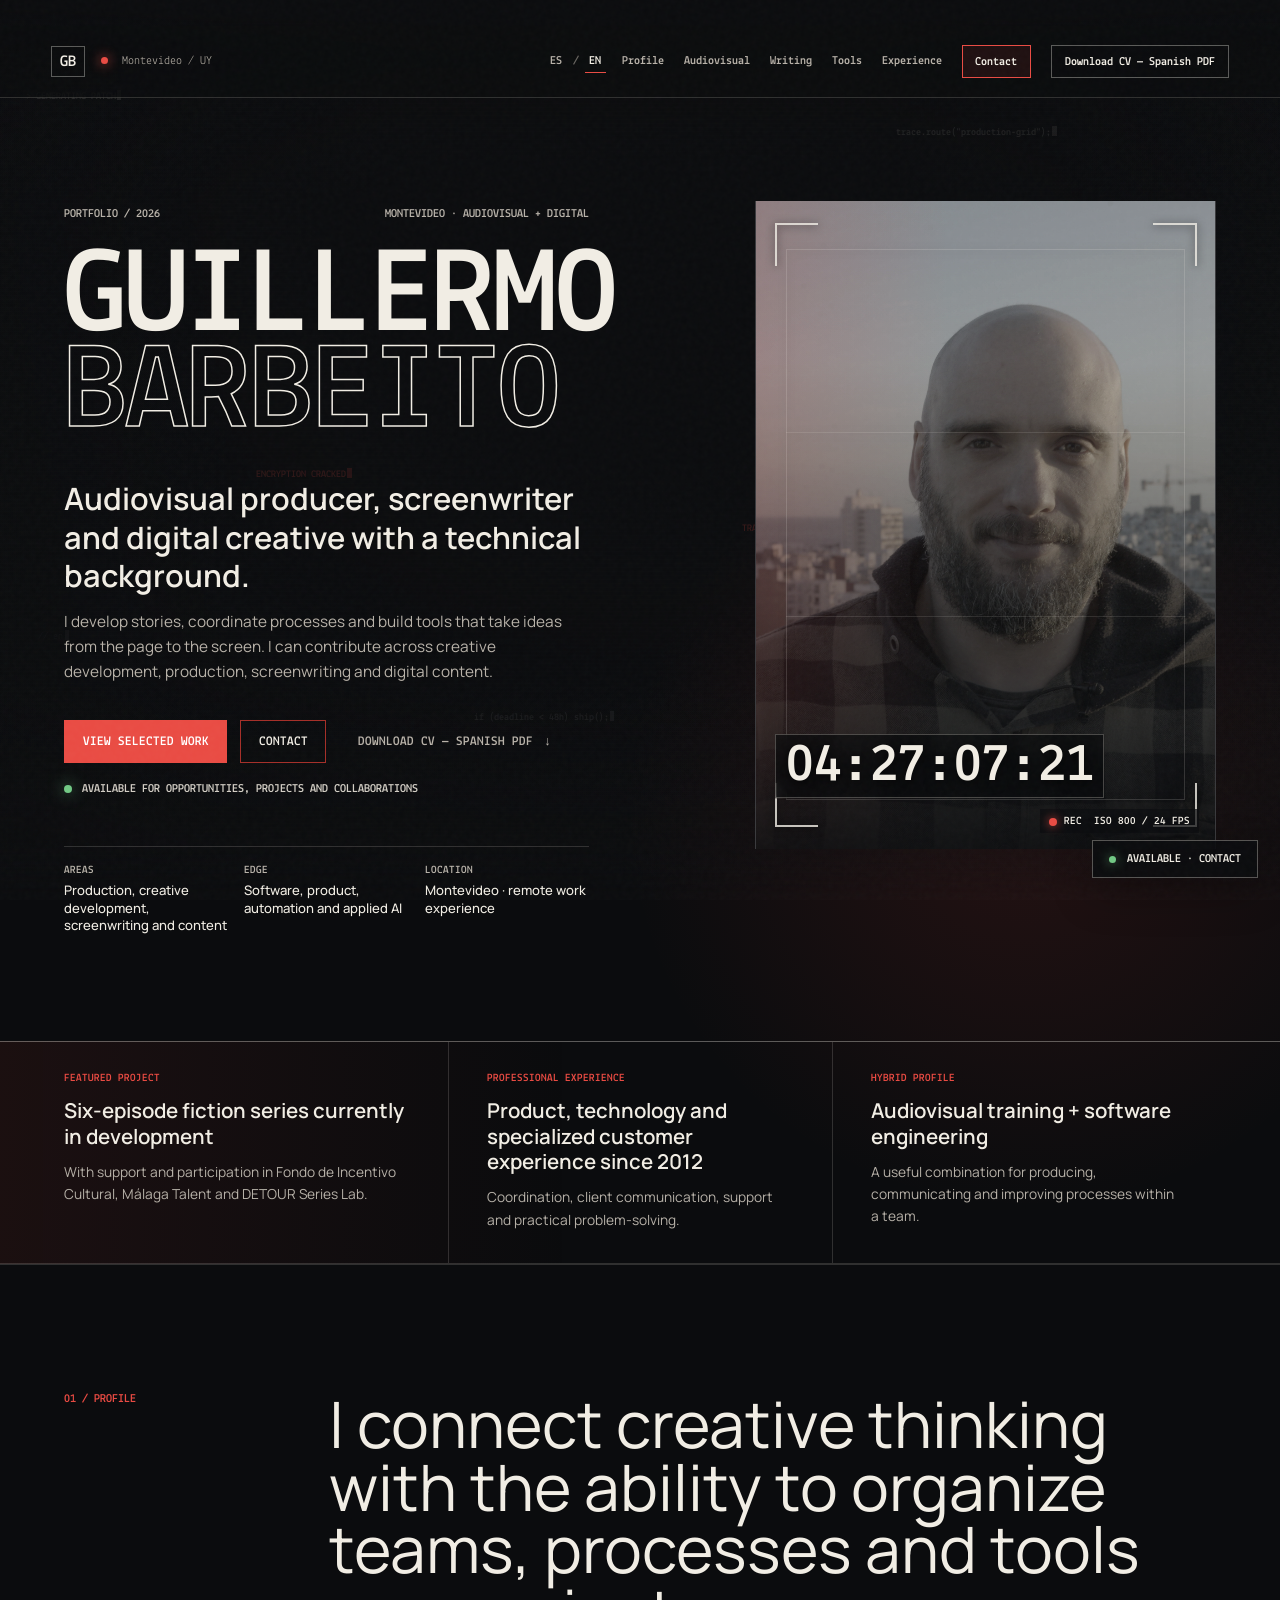
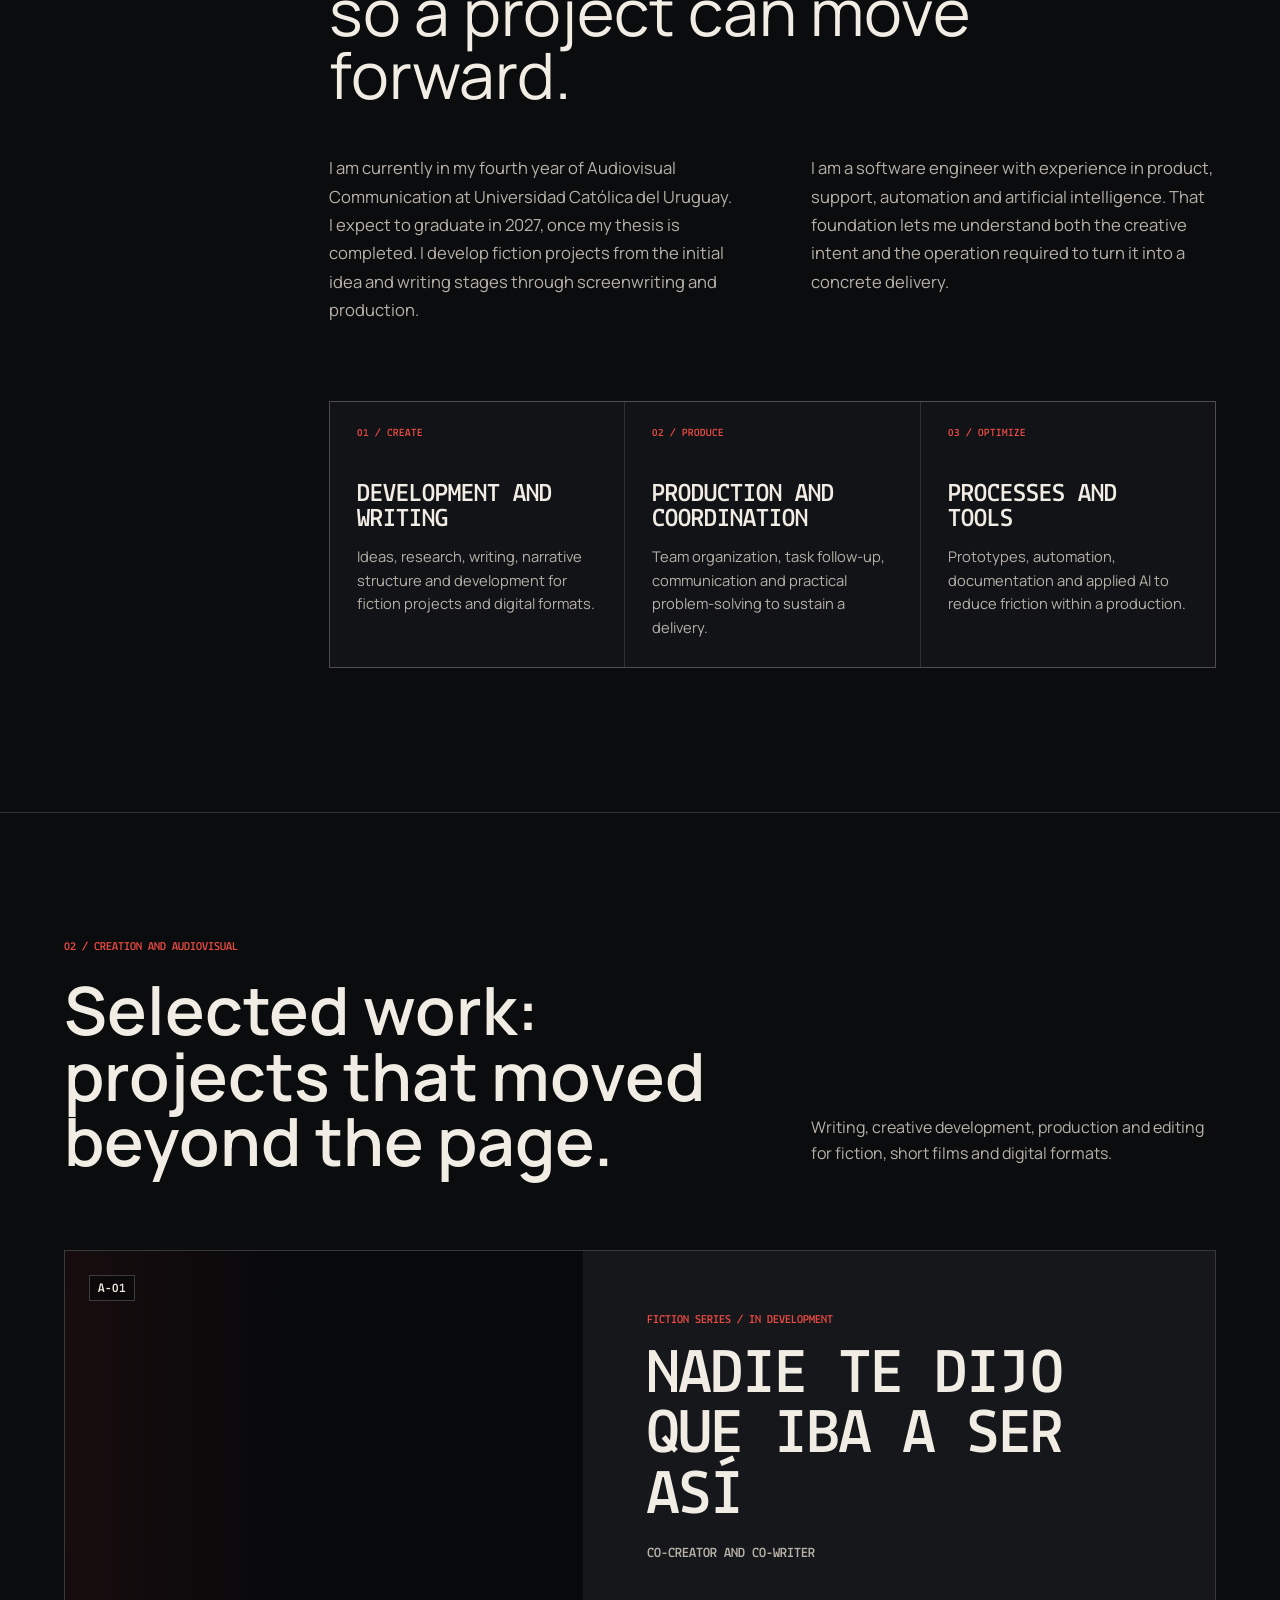
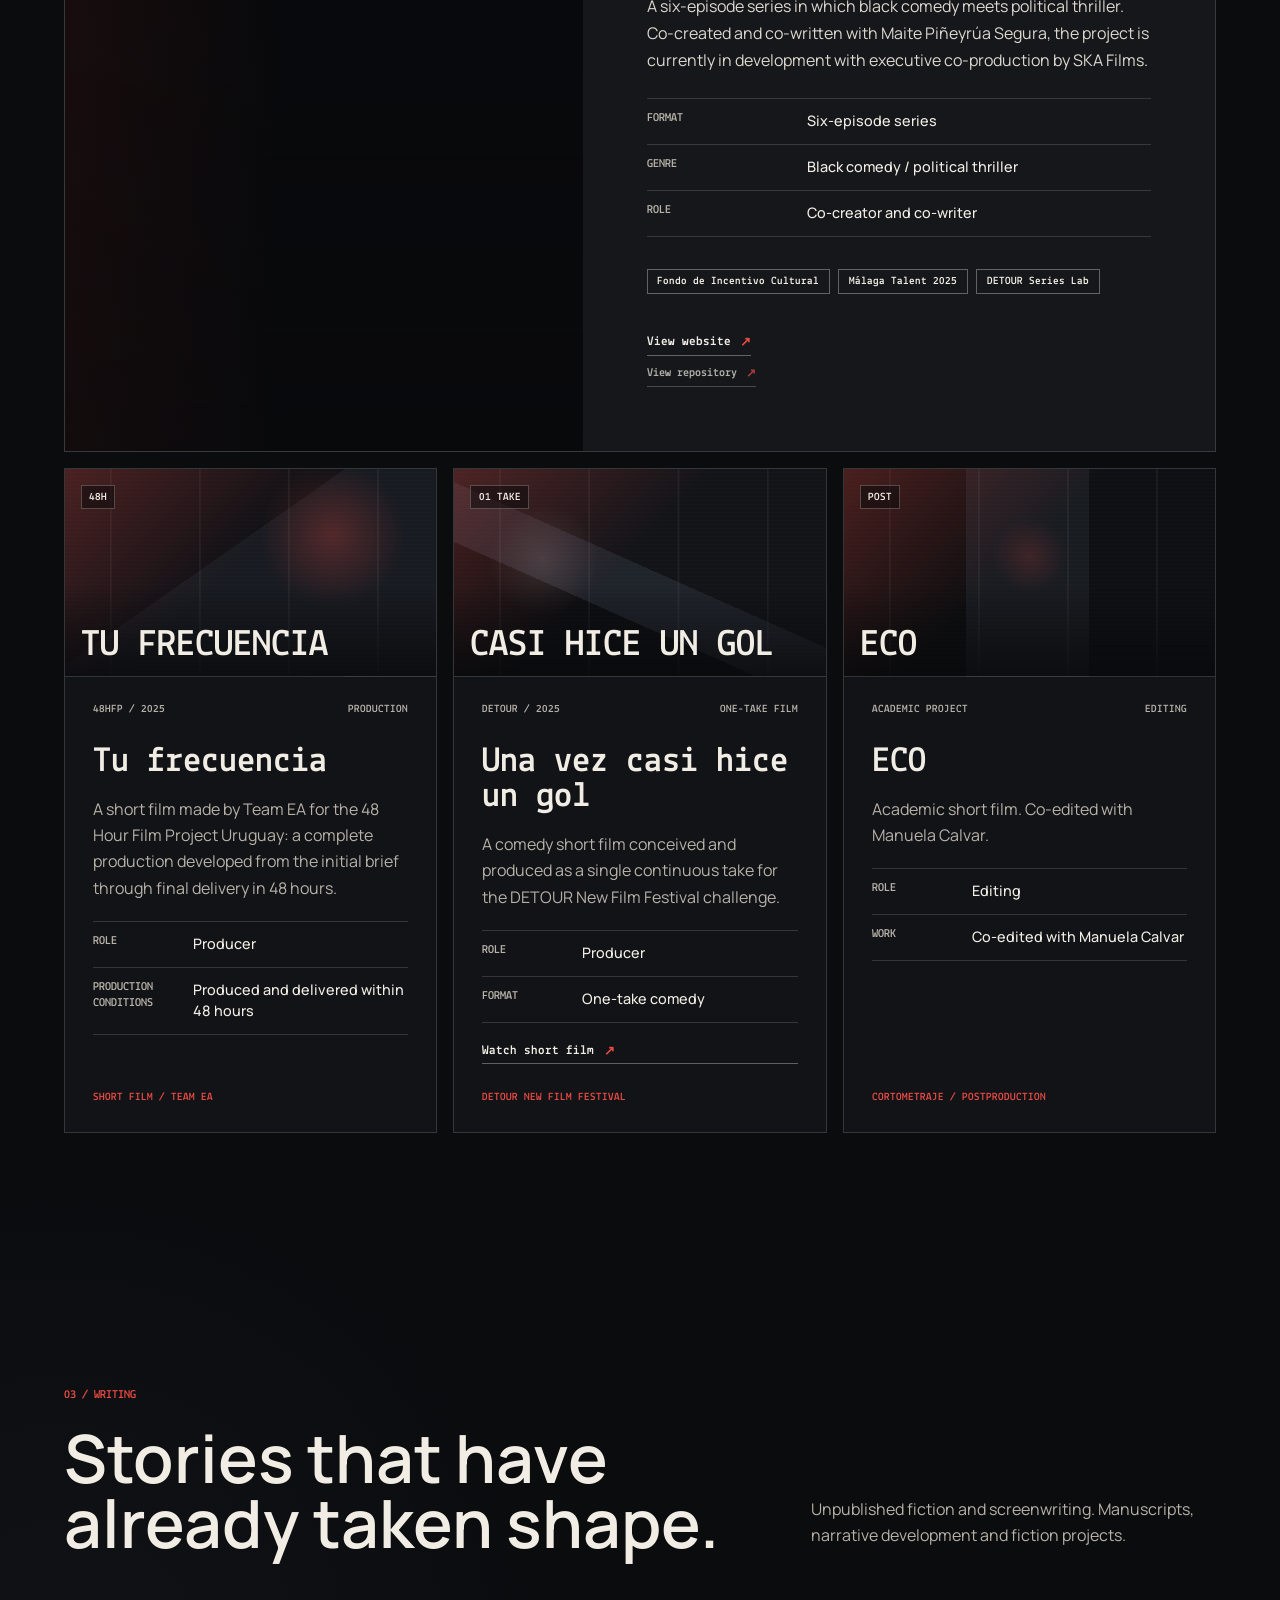
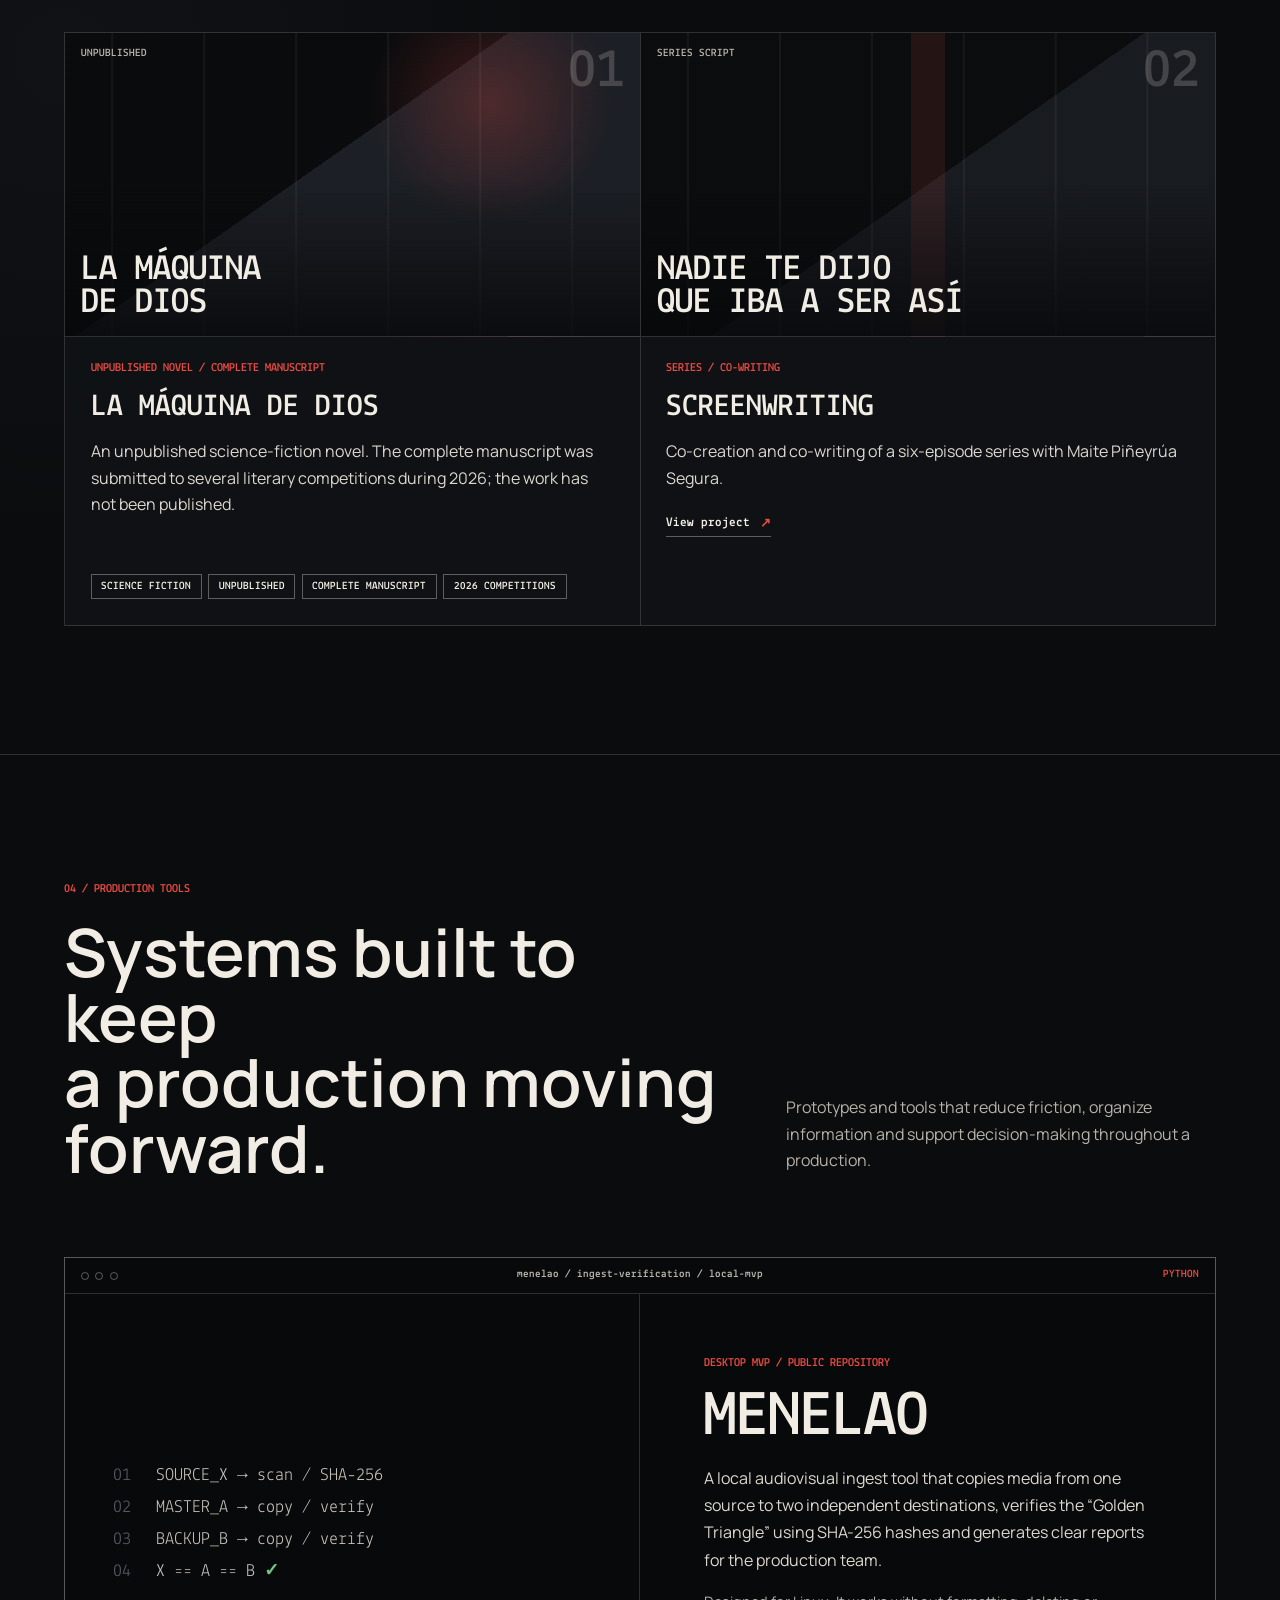
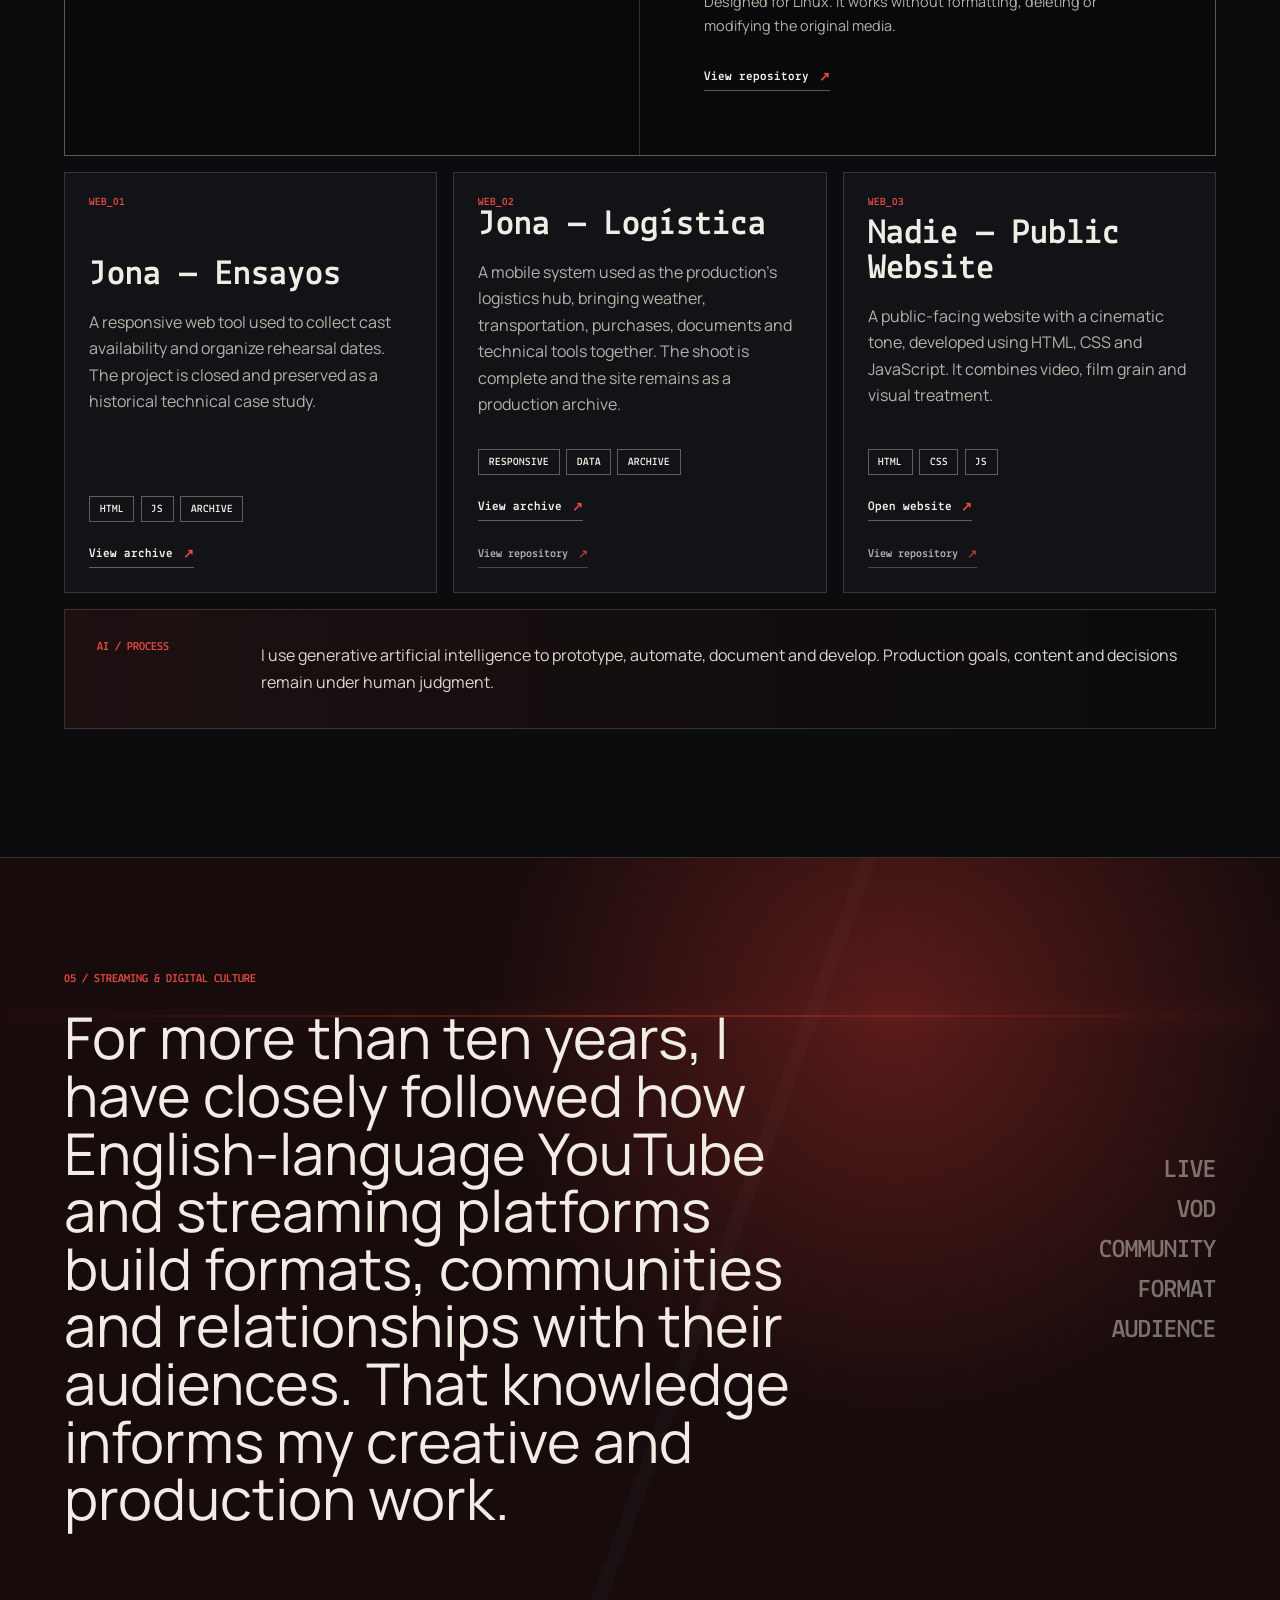
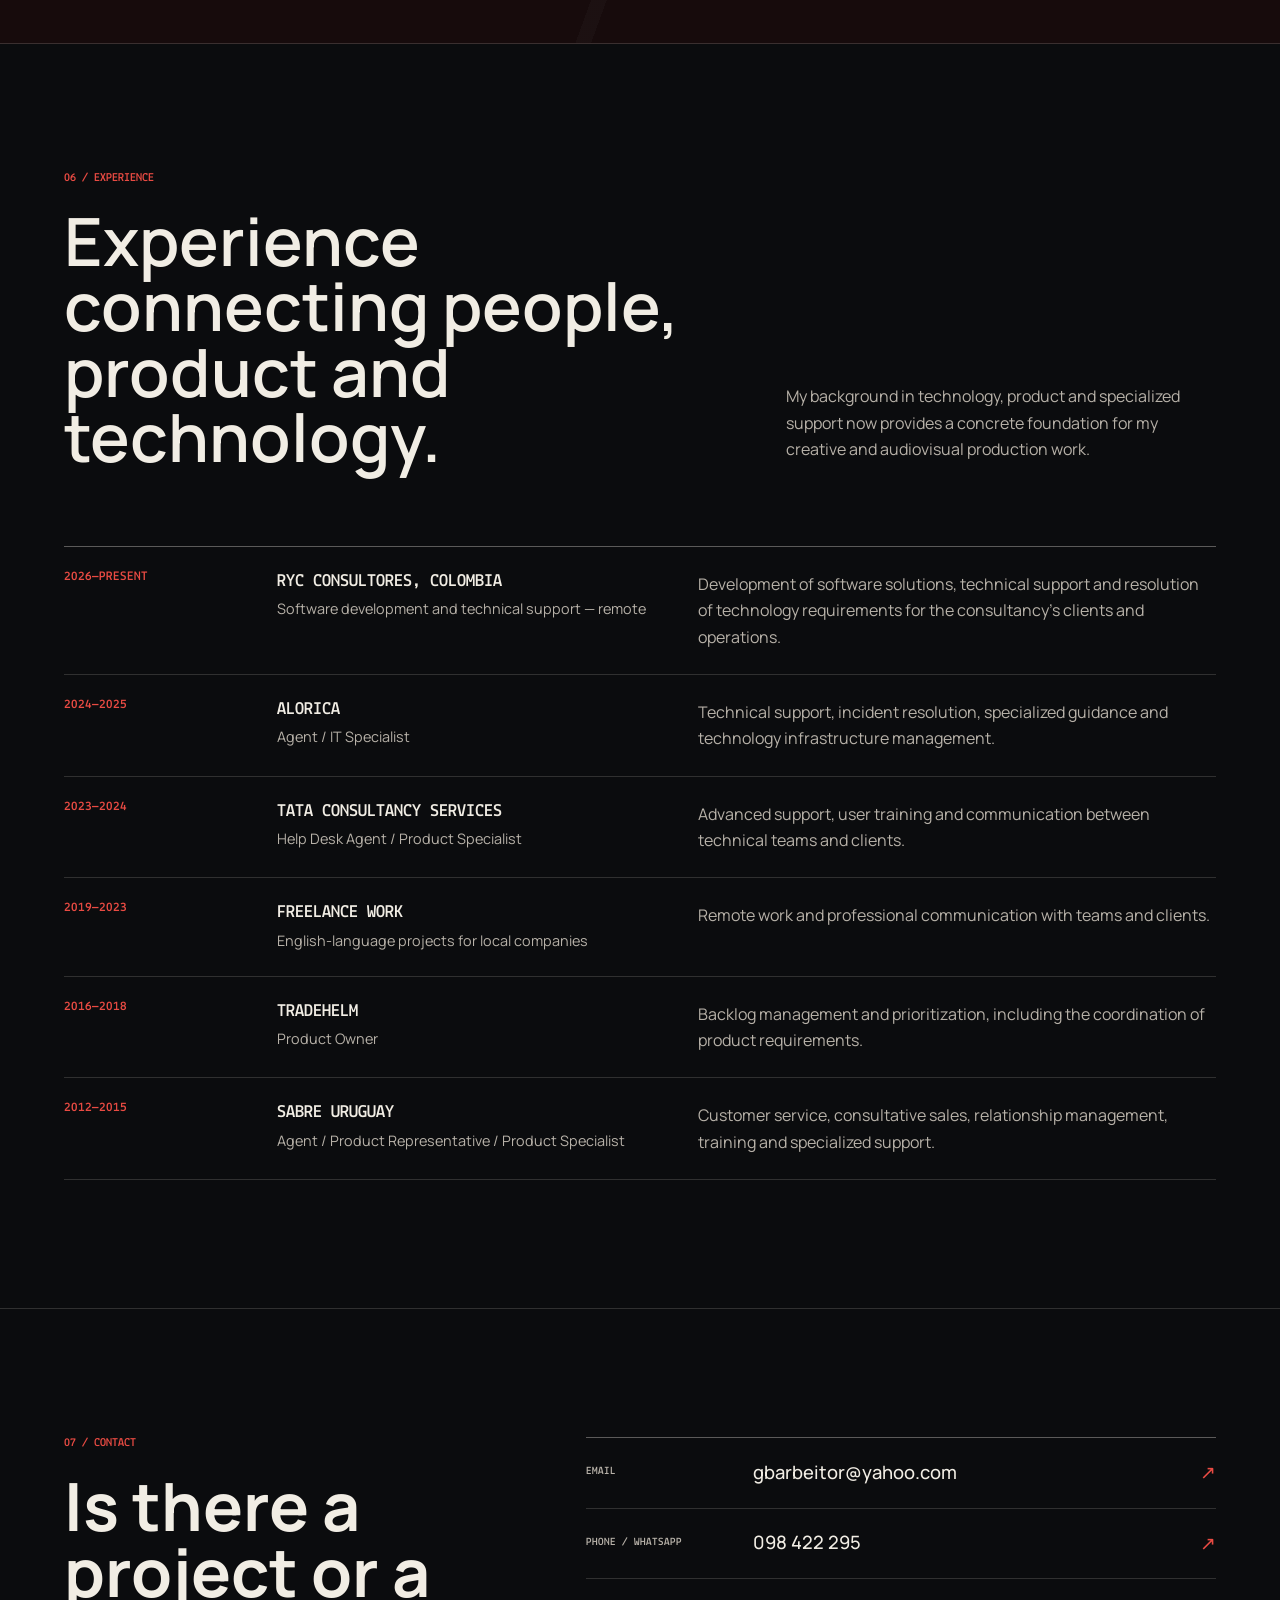
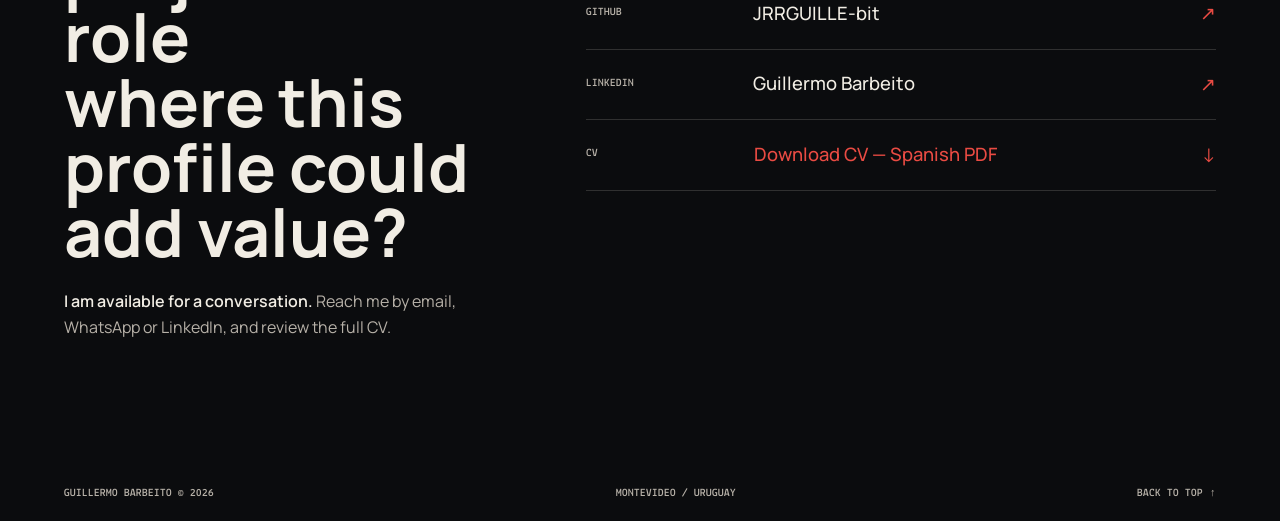
==== commit d3889d87: "Add GoatCounter analytics" ====
--- a/index.html
+++ b/index.html
@@ -483,5 +483,13 @@
   </footer>
 
   <script src="script.js" defer></script>
+  <script>
+    window.goatcounter = {
+      path: function () {
+        return '/audiovisual' + (window.location.pathname || '/') + window.location.search;
+      }
+    };
+  </script>
+  <script data-goatcounter="https://jrrguille.goatcounter.com/count" async src="https://gc.zgo.at/count.js"></script>
 </body>
 </html>
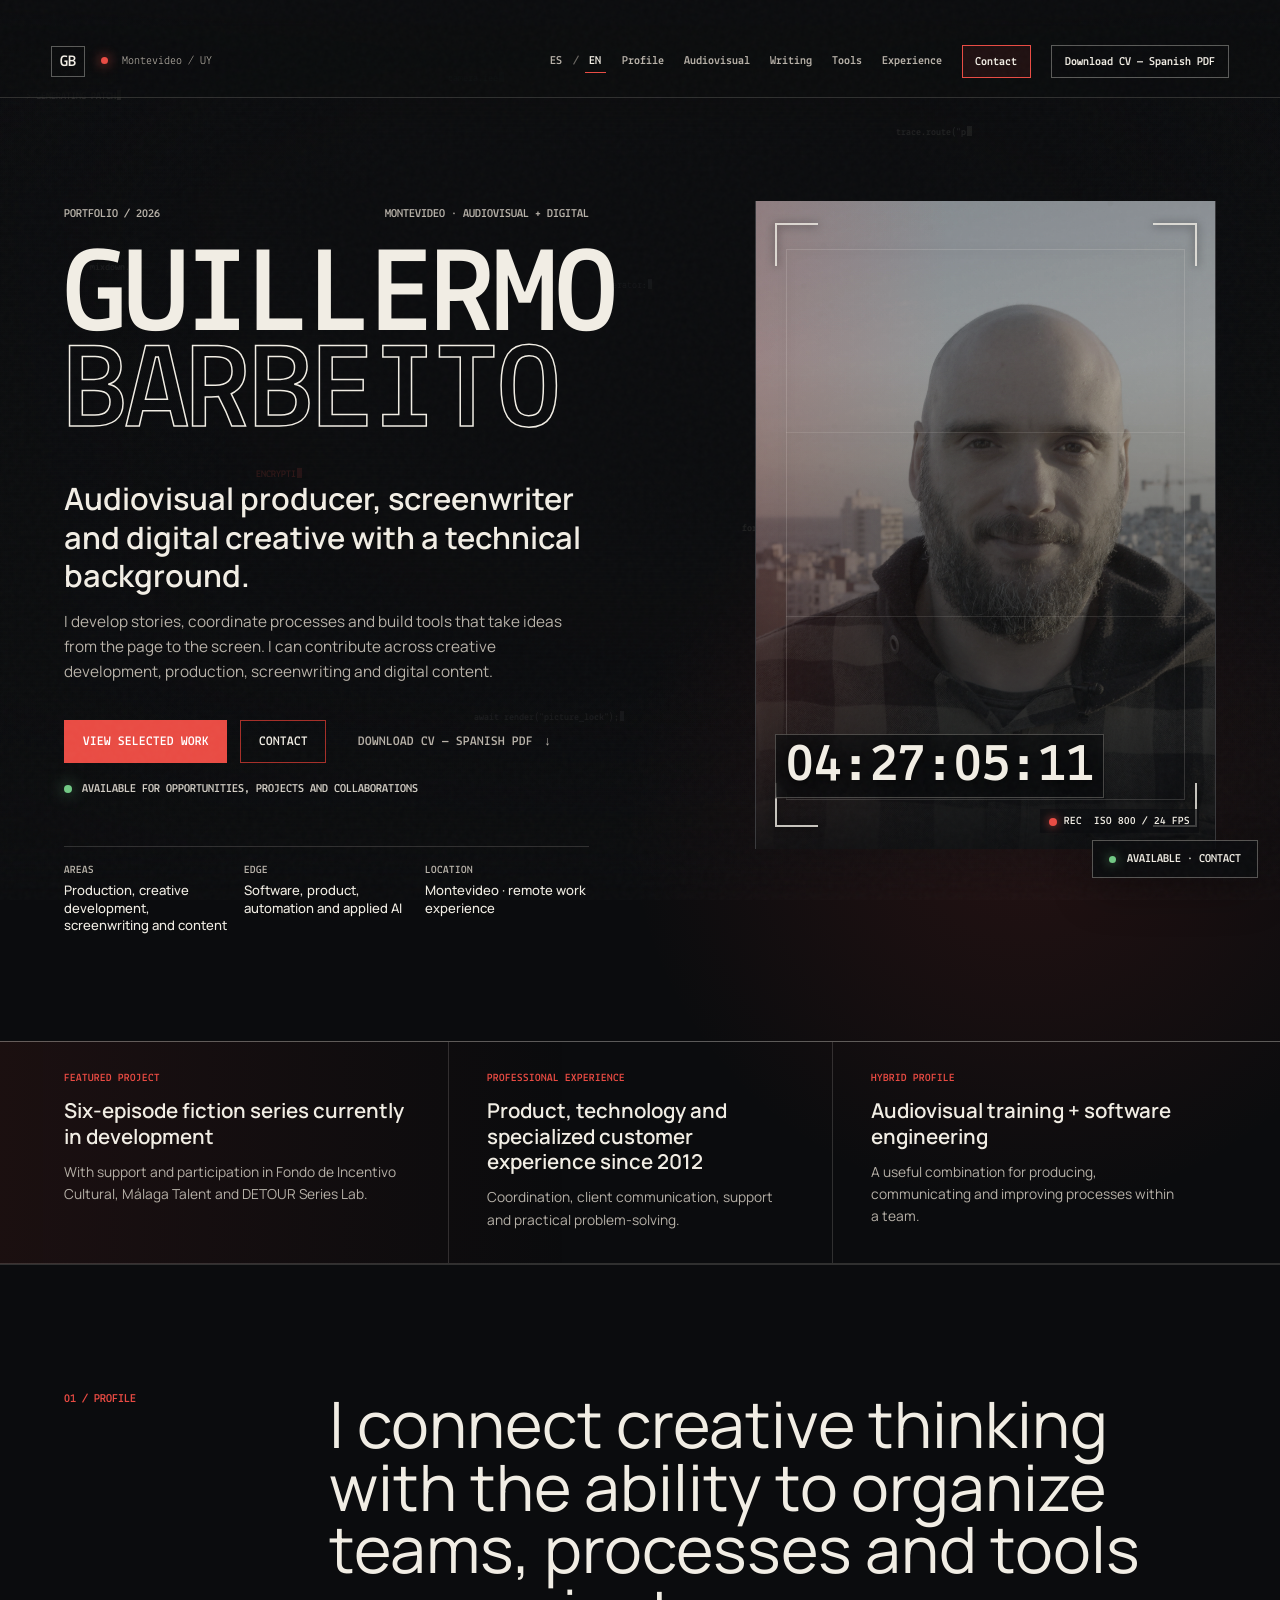
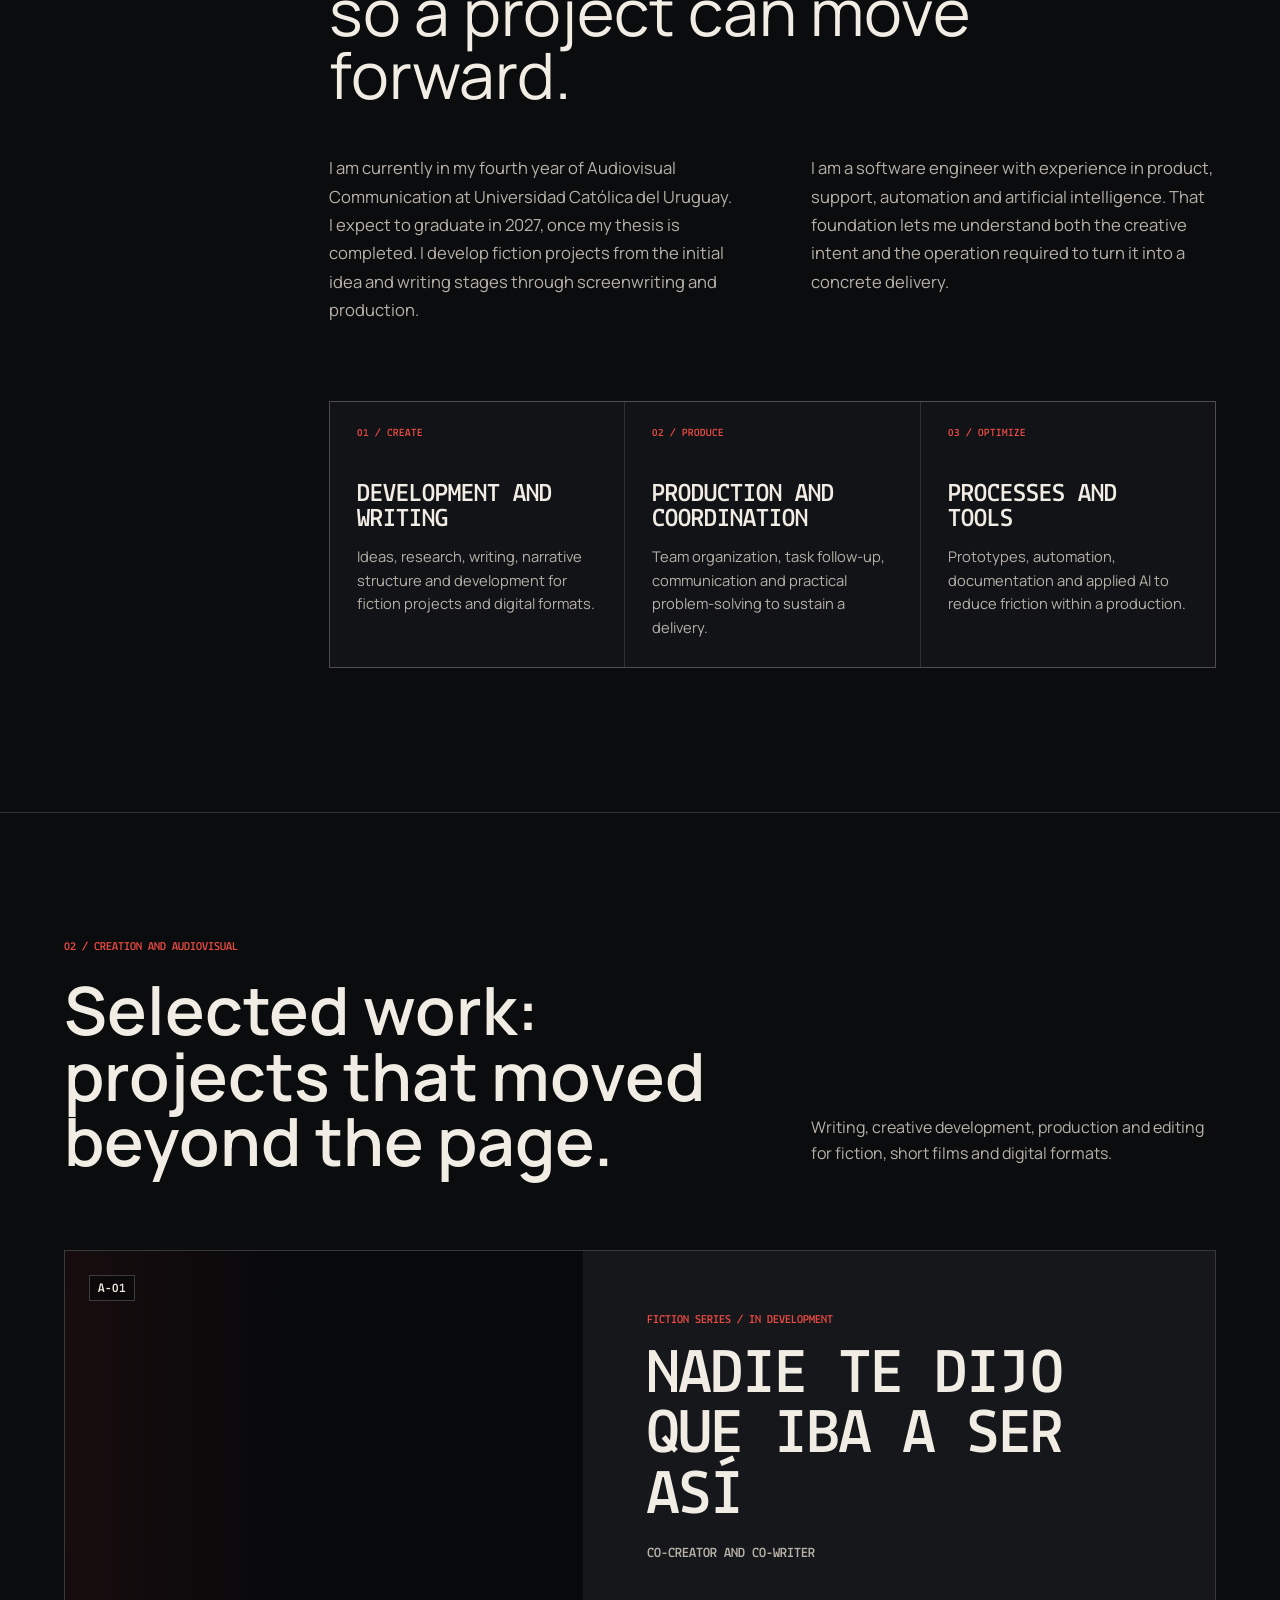
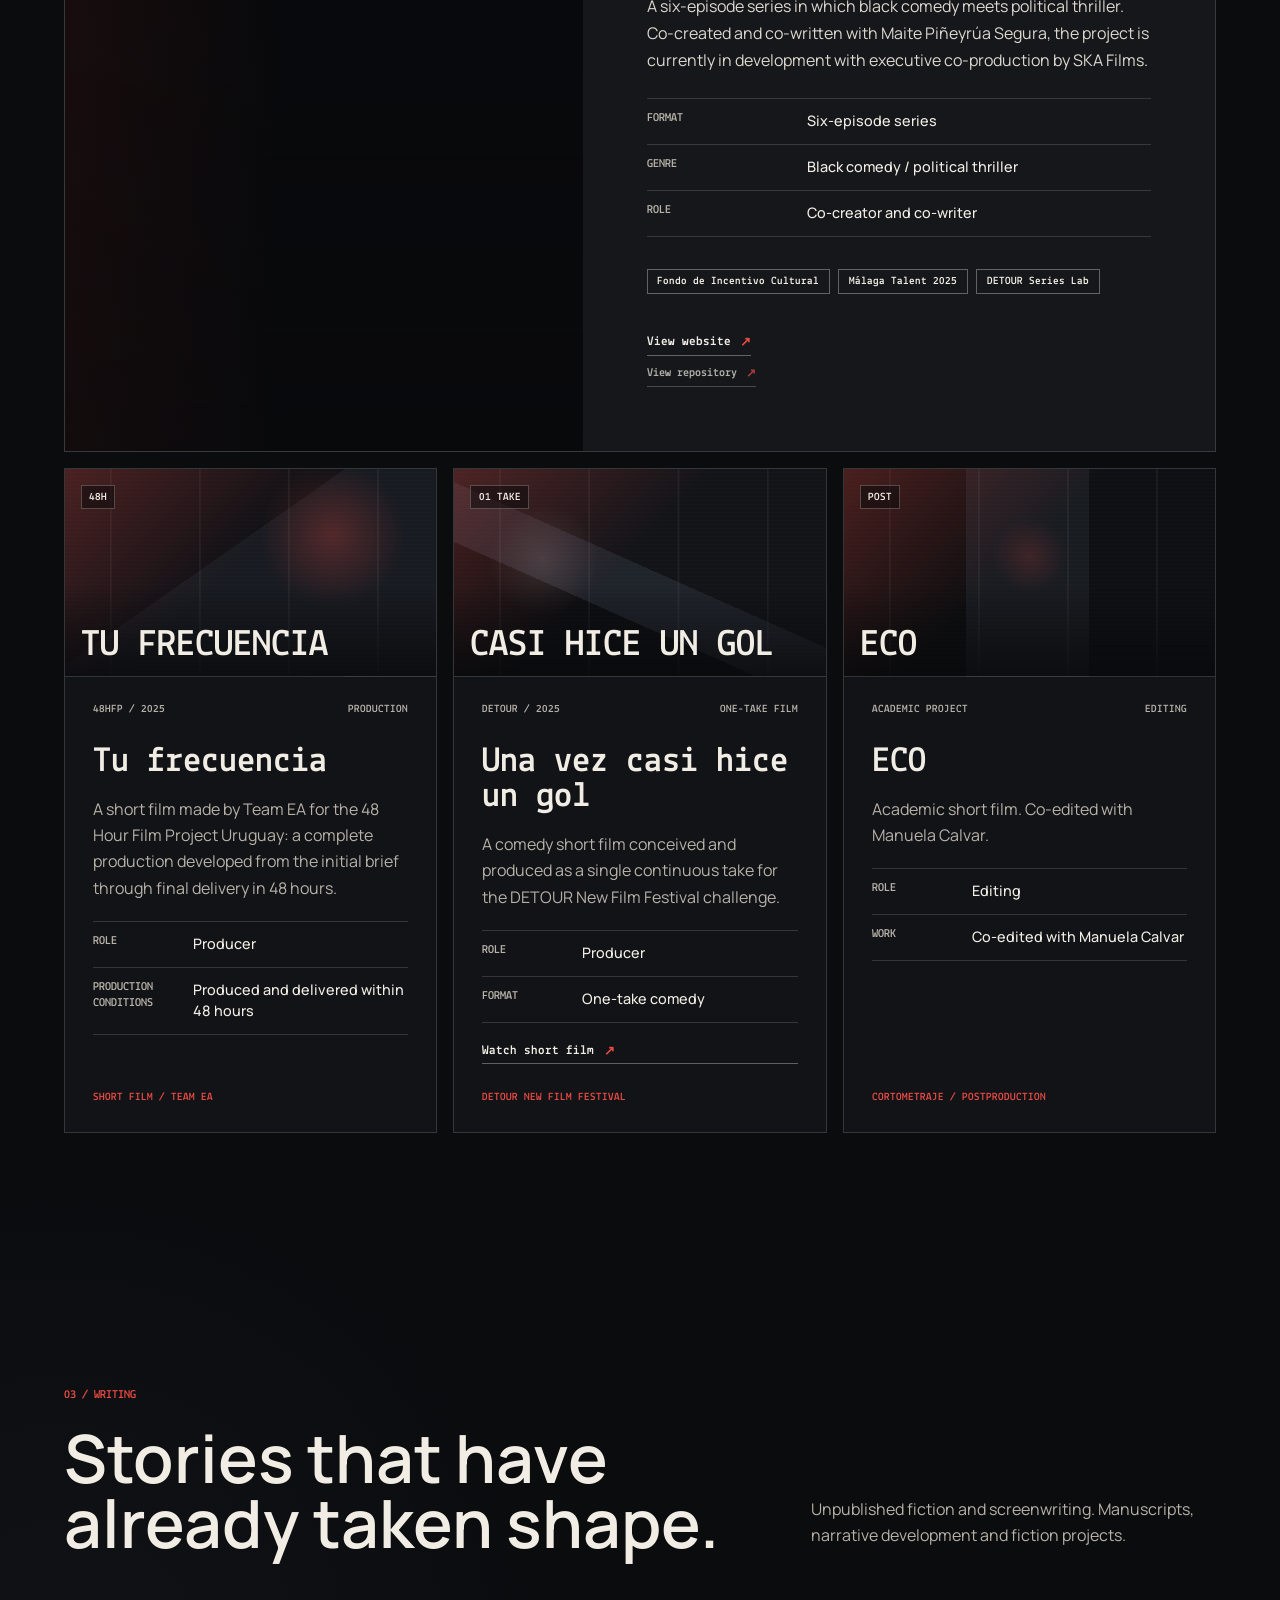
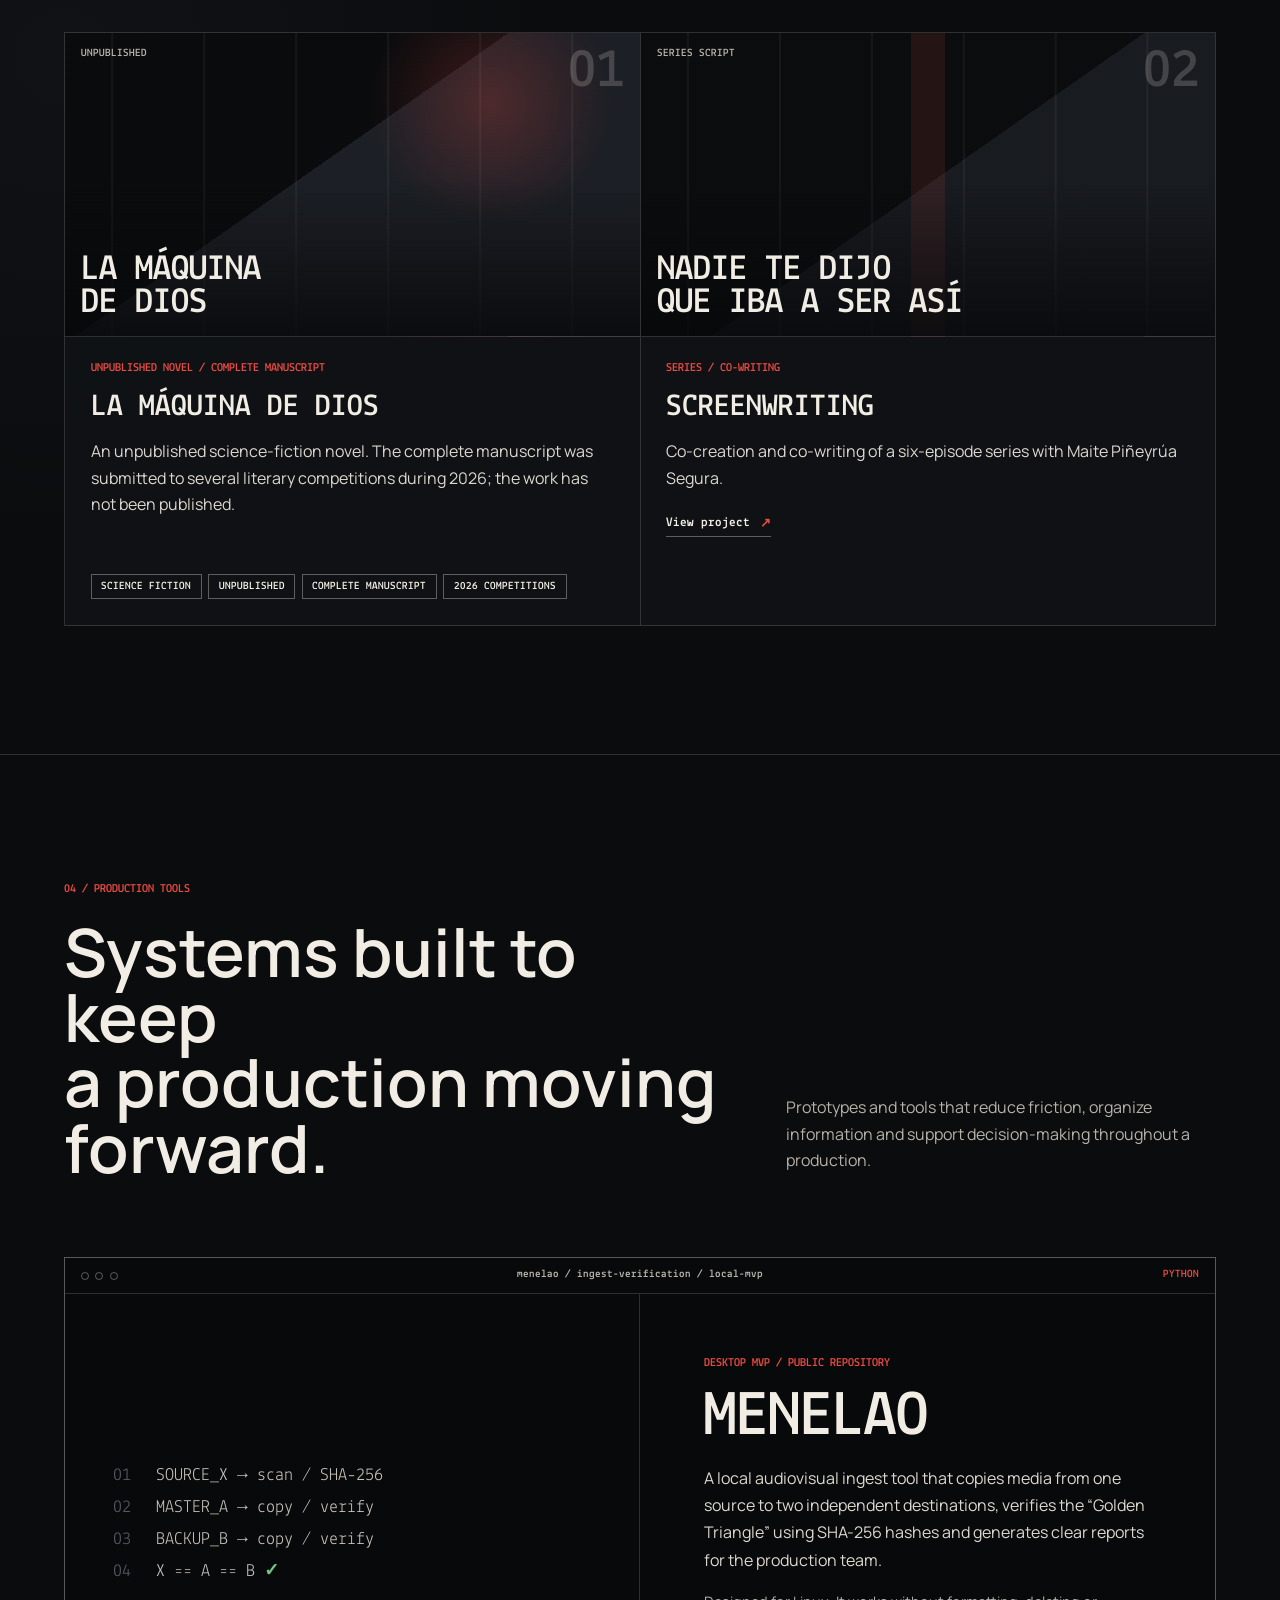
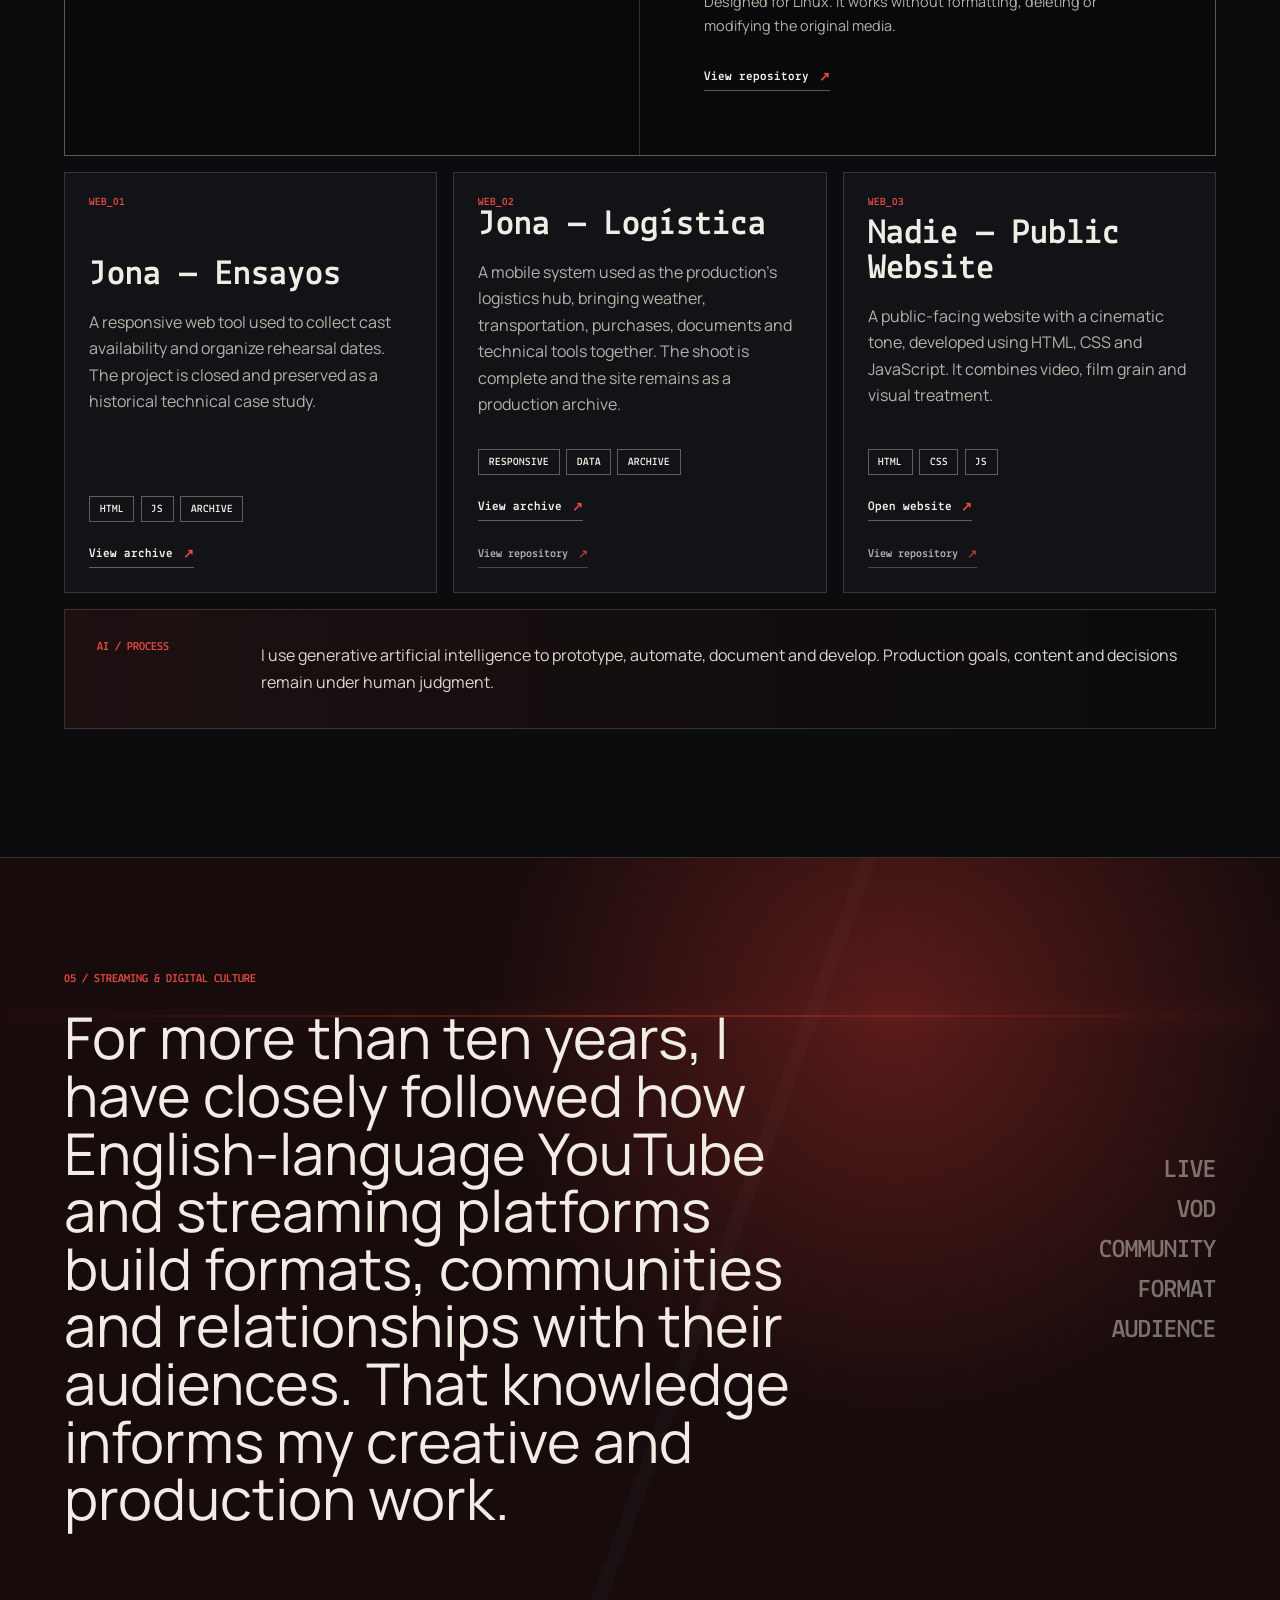
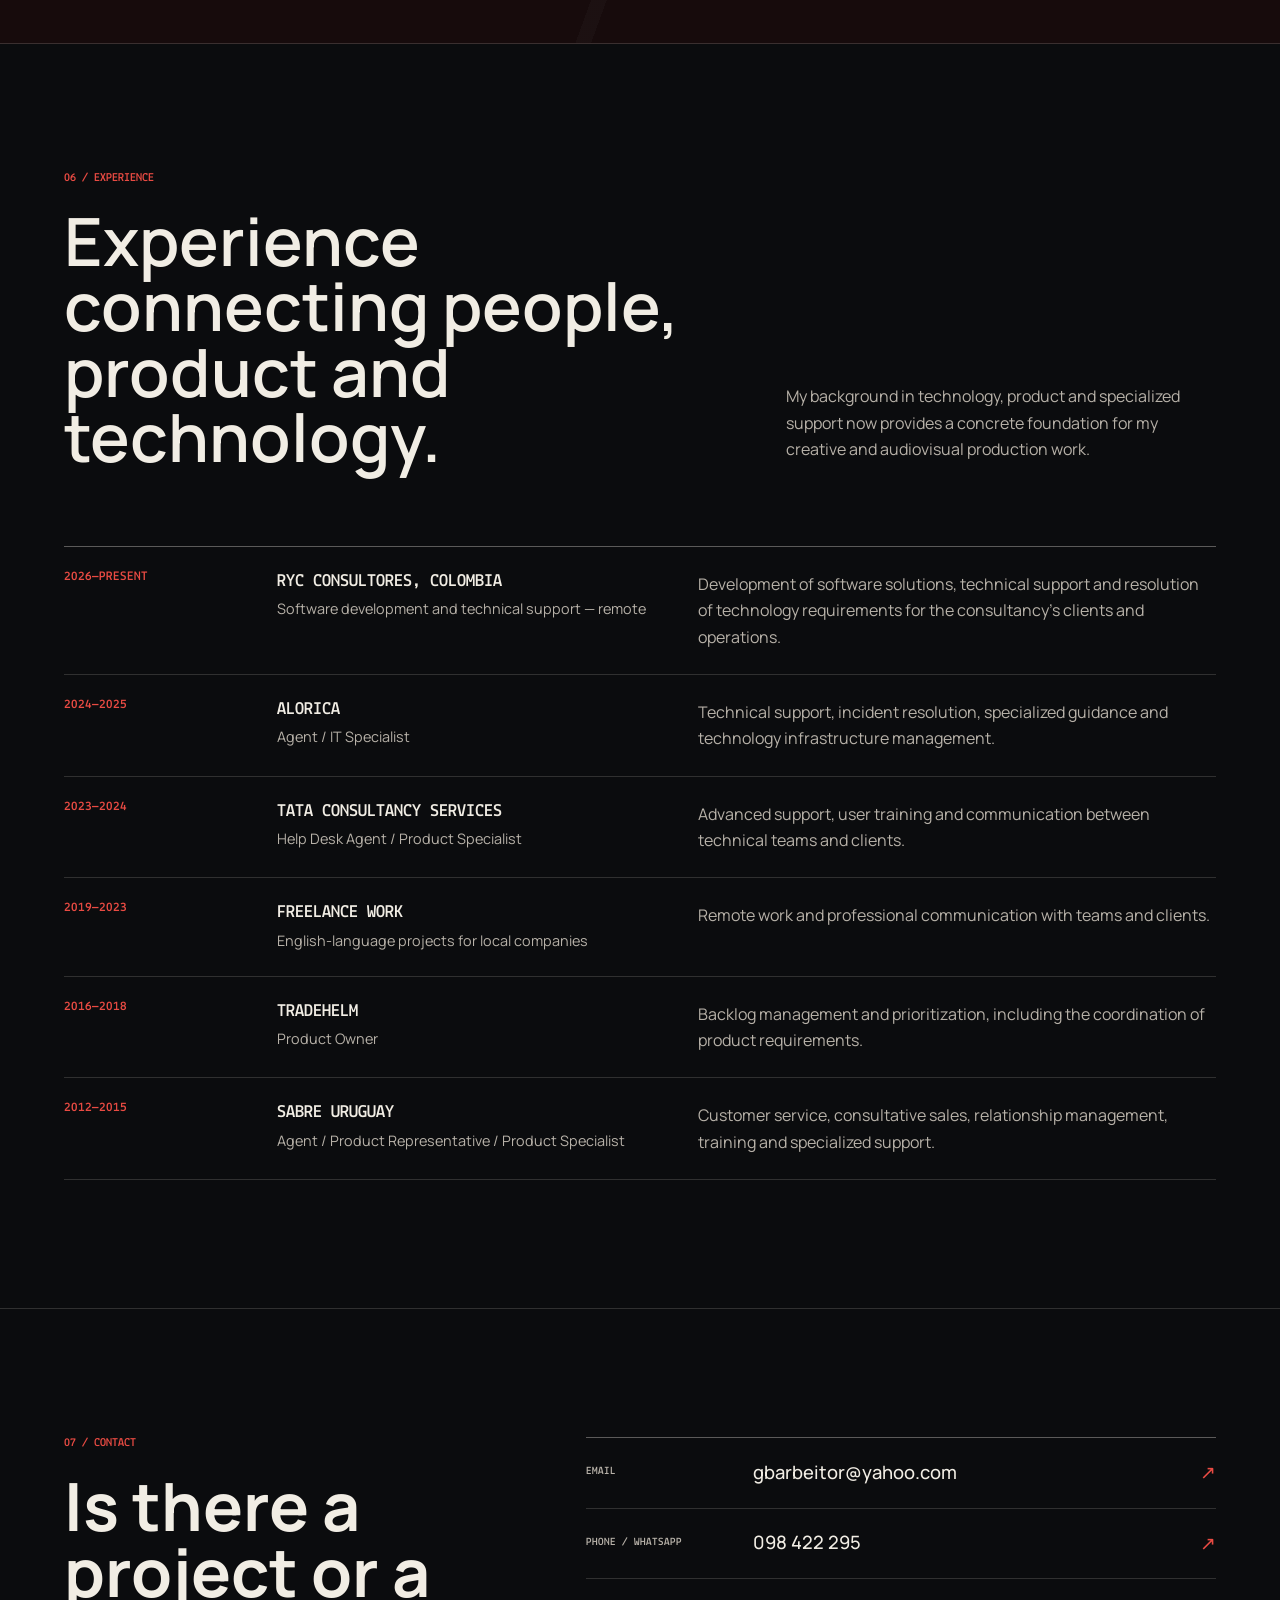
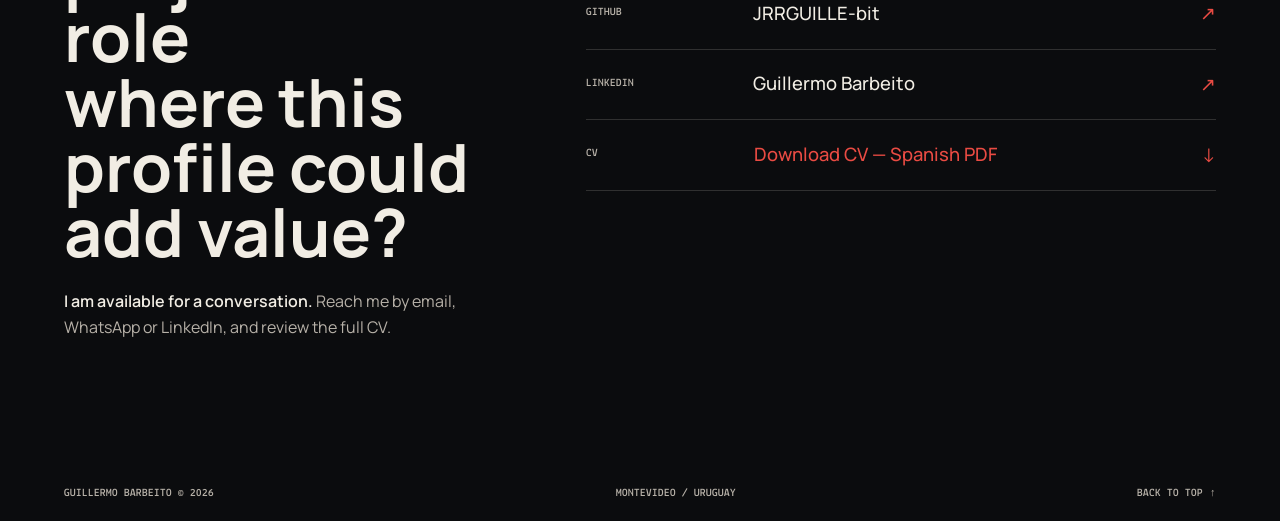
==== commit 300b42d4: "Match working Nadie GoatCounter loader" ====
--- a/index.html
+++ b/index.html
@@ -490,6 +490,6 @@
       }
     };
   </script>
-  <script data-goatcounter="https://jrrguille.goatcounter.com/count" async src="https://gc.zgo.at/count.js"></script>
+  <script data-goatcounter="https://jrrguille.goatcounter.com/count" async src="//gc.zgo.at/count.js"></script>
 </body>
 </html>
